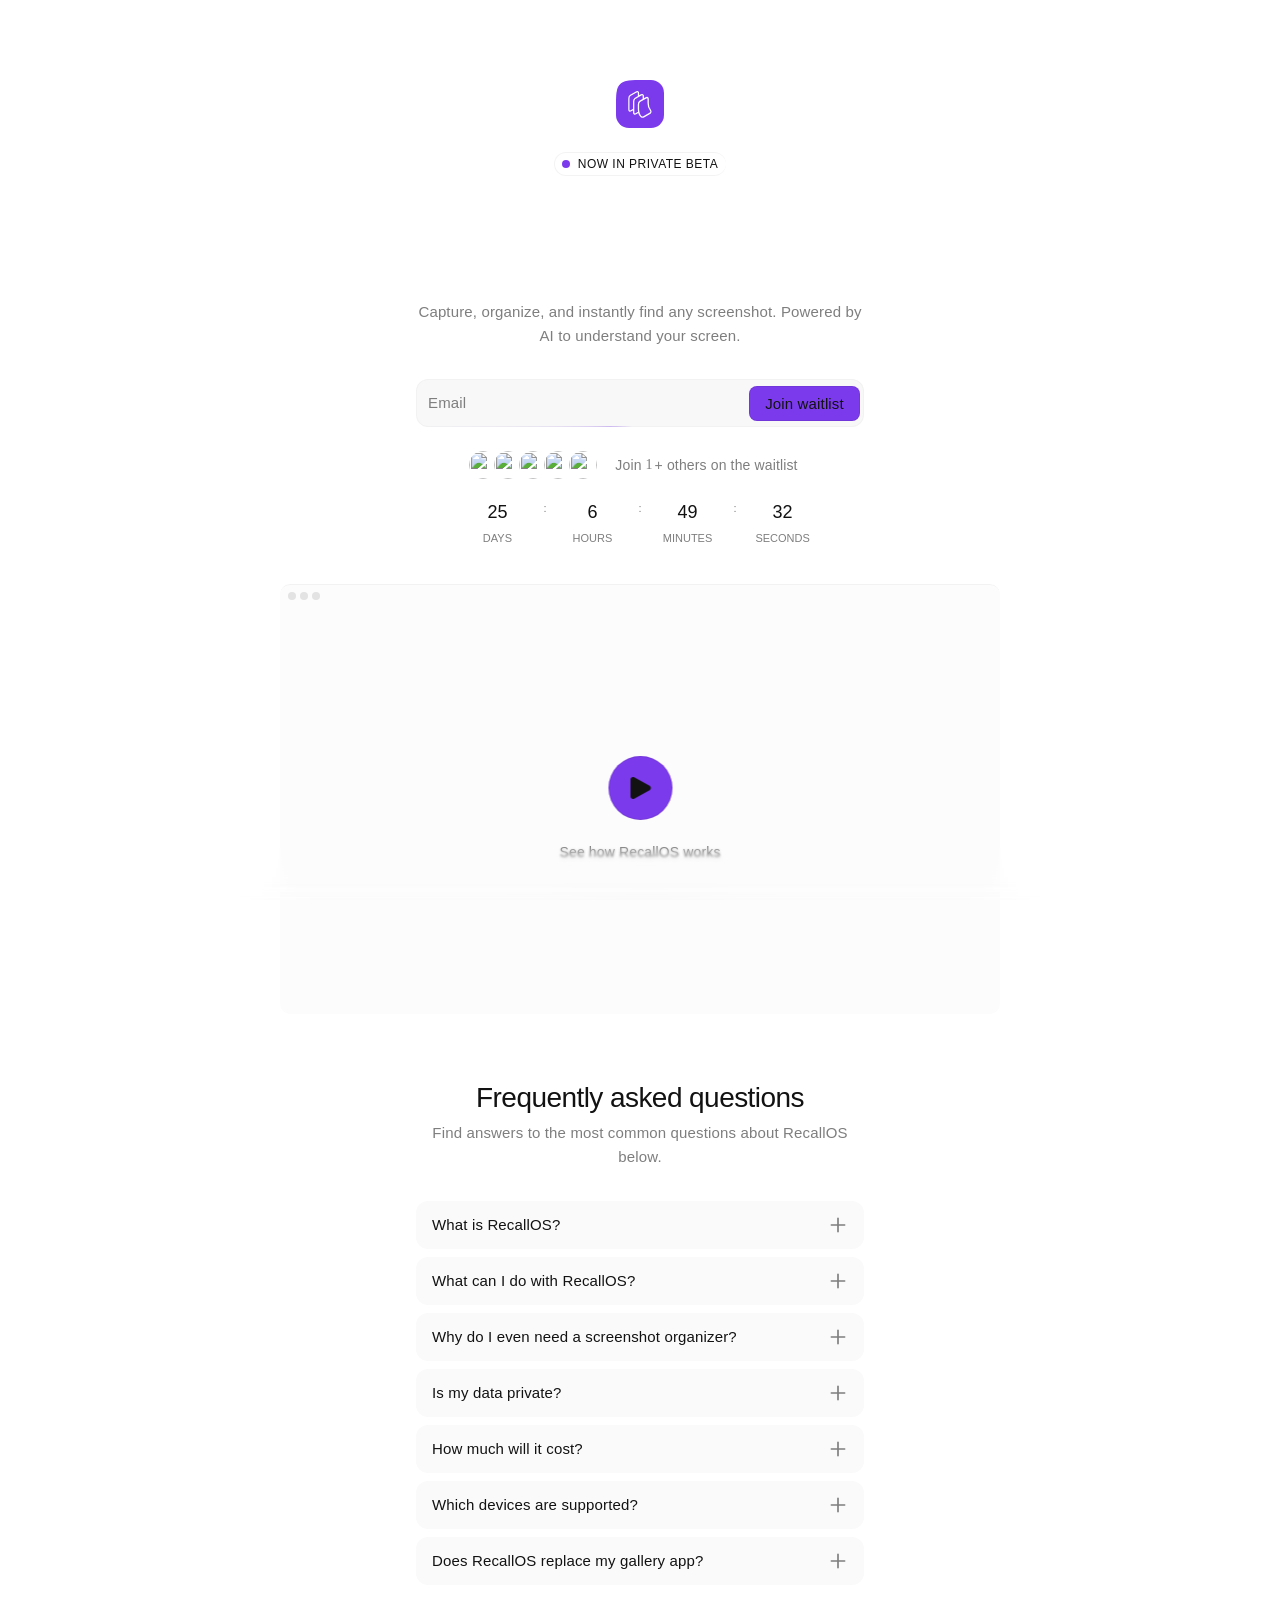
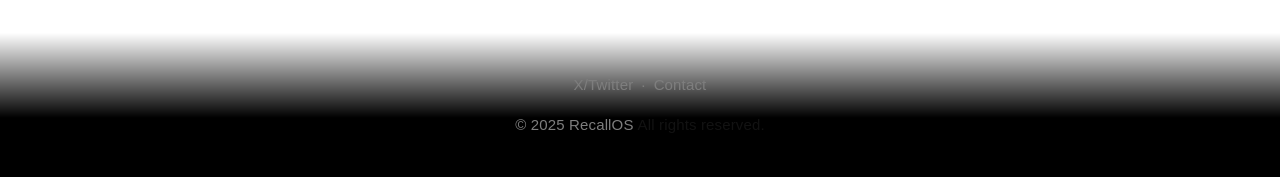
==== assets/recallos.framer.website/index.html @ 922a28e2 "Initial commit" ====
<!doctype html>
<!-- Made in Framer · framer.com ✨ -->
<!-- Published May 8, 2026, 5:10 PM UTC -->
<html lang="en-US">
<head>
	<meta charset="utf-8">
	
	
	<script>try{if(localStorage.get("__framer_force_showing_editorbar_since")){const n=document.createElement("link");n.rel = "modulepreload";n.href="https://framer.com/edit/init.mjs";document.head.appendChild(n)}}catch(e){}</script>
	<!-- Start of headStart -->
    
    <!-- End of headStart -->
	<meta name="viewport" content="width=device-width">
	<meta name="generator" content="Framer b3492b4">
	<title>RecallOS</title>
    <meta name="description" content="RecallOS is an AI-powered screenshot organizer that helps you search, categorize, manage, and rediscover screenshots instantly. Create smart collections, save notes, add reminders and tasks, trigger smart actions, detect links and events">
    <meta name="framer-search-index" content="https://framerusercontent.com/sites/3JaSApt3TY8mdMozIWHZe9/searchIndex-udYGWU1pNQnQ.json">
    <meta name="framer-search-index-fallback" content="https://framerusercontent.com/sites/3JaSApt3TY8mdMozIWHZe9/searchIndex-t5iyLRHOf7ca.json">
    <meta name="framer-html-plugin" content="disable">
    <link href="https://framerusercontent.com/images/tGSZrsBSY0oCIyxyHTThmPppuU8.png" rel="icon" media="(prefers-color-scheme: light)">
    <link href="https://framerusercontent.com/images/tGSZrsBSY0oCIyxyHTThmPppuU8.png" rel="icon" media="(prefers-color-scheme: dark)">
    <link rel="apple-touch-icon" href="https://framerusercontent.com/images/tGSZrsBSY0oCIyxyHTThmPppuU8.png">
    <!-- Open Graph / Facebook -->
    <meta property="og:type" content="website">
    <meta property="og:title" content="RecallOS">
    <meta property="og:description" content="RecallOS is an AI-powered screenshot organizer that helps you search, categorize, manage, and rediscover screenshots instantly. Create smart collections, save notes, add reminders and tasks, trigger smart actions, detect links and events">
    <meta property="og:image" content="https://framerusercontent.com/images/4gxSVPQRZptcIpNf35bQBirYv2M.png">
    <!-- Twitter -->
    <meta name="twitter:card" content="summary_large_image">
    <meta name="twitter:title" content="RecallOS">
    <meta name="twitter:description" content="RecallOS is an AI-powered screenshot organizer that helps you search, categorize, manage, and rediscover screenshots instantly. Create smart collections, save notes, add reminders and tasks, trigger smart actions, detect links and events">
    <meta name="twitter:image" content="https://framerusercontent.com/images/4gxSVPQRZptcIpNf35bQBirYv2M.png">
	
	<style data-framer-font-css>@font-face { font-family: "Inter"; src: url("https://framerusercontent.com/assets/5vvr9Vy74if2I6bQbJvbw7SY1pQ.woff2"); font-display: swap; font-style: normal; font-weight: 400; unicode-range: U+0460-052F, U+1C80-1C88, U+20B4, U+2DE0-2DFF, U+A640-A69F, U+FE2E-FE2F }
@font-face { font-family: "Inter"; src: url("https://framerusercontent.com/assets/EOr0mi4hNtlgWNn9if640EZzXCo.woff2"); font-display: swap; font-style: normal; font-weight: 400; unicode-range: U+0301, U+0400-045F, U+0490-0491, U+04B0-04B1, U+2116 }
@font-face { font-family: "Inter"; src: url("https://framerusercontent.com/assets/Y9k9QrlZAqio88Klkmbd8VoMQc.woff2"); font-display: swap; font-style: normal; font-weight: 400; unicode-range: U+1F00-1FFF }
@font-face { font-family: "Inter"; src: url("https://framerusercontent.com/assets/OYrD2tBIBPvoJXiIHnLoOXnY9M.woff2"); font-display: swap; font-style: normal; font-weight: 400; unicode-range: U+0370-03FF }
@font-face { font-family: "Inter"; src: url("https://framerusercontent.com/assets/JeYwfuaPfZHQhEG8U5gtPDZ7WQ.woff2"); font-display: swap; font-style: normal; font-weight: 400; unicode-range: U+0100-024F, U+0259, U+1E00-1EFF, U+2020, U+20A0-20AB, U+20AD-20CF, U+2113, U+2C60-2C7F, U+A720-A7FF }
@font-face { font-family: "Inter"; src: url("https://framerusercontent.com/assets/GrgcKwrN6d3Uz8EwcLHZxwEfC4.woff2"); font-display: swap; font-style: normal; font-weight: 400; unicode-range: U+0000-00FF, U+0131, U+0152-0153, U+02BB-02BC, U+02C6, U+02DA, U+02DC, U+2000-206F, U+2070, U+2074-207E, U+2080-208E, U+20AC, U+2122, U+2191, U+2193, U+2212, U+2215, U+FEFF, U+FFFD }
@font-face { font-family: "Inter"; src: url("https://framerusercontent.com/assets/b6Y37FthZeALduNqHicBT6FutY.woff2"); font-display: swap; font-style: normal; font-weight: 400; unicode-range: U+0102-0103, U+0110-0111, U+0128-0129, U+0168-0169, U+01A0-01A1, U+01AF-01B0, U+1EA0-1EF9, U+20AB }
@font-face { font-family: "Inter"; src: url("https://app.framerstatic.com/Inter-Regular.latin-JLQMKCHE.woff2"); font-display: swap; font-style: normal; font-weight: 400; unicode-range: U+0000-00FF, U+0131, U+0152-0153, U+02BB-02BC, U+02C6, U+02DA, U+02DC, U+2000-206F, U+2074, U+20AC, U+2122, U+2191, U+2193, U+2212, U+2215, U+FEFF, U+FFFD }
@font-face { font-family: "Inter"; src: url("https://framerusercontent.com/assets/5A3Ce6C9YYmCjpQx9M4inSaKU.woff2"); font-display: swap; font-style: normal; font-weight: 500; unicode-range: U+0460-052F, U+1C80-1C88, U+20B4, U+2DE0-2DFF, U+A640-A69F, U+FE2E-FE2F }
@font-face { font-family: "Inter"; src: url("https://framerusercontent.com/assets/Qx95Xyt0Ka3SGhinnbXIGpEIyP4.woff2"); font-display: swap; font-style: normal; font-weight: 500; unicode-range: U+0301, U+0400-045F, U+0490-0491, U+04B0-04B1, U+2116 }
@font-face { font-family: "Inter"; src: url("https://framerusercontent.com/assets/6mJuEAguuIuMog10gGvH5d3cl8.woff2"); font-display: swap; font-style: normal; font-weight: 500; unicode-range: U+1F00-1FFF }
@font-face { font-family: "Inter"; src: url("https://framerusercontent.com/assets/xYYWaj7wCU5zSQH0eXvSaS19wo.woff2"); font-display: swap; font-style: normal; font-weight: 500; unicode-range: U+0370-03FF }
@font-face { font-family: "Inter"; src: url("https://framerusercontent.com/assets/otTaNuNpVK4RbdlT7zDDdKvQBA.woff2"); font-display: swap; font-style: normal; font-weight: 500; unicode-range: U+0100-024F, U+0259, U+1E00-1EFF, U+2020, U+20A0-20AB, U+20AD-20CF, U+2113, U+2C60-2C7F, U+A720-A7FF }
@font-face { font-family: "Inter"; src: url("https://framerusercontent.com/assets/UjlFhCnUjxhNfep4oYBPqnEssyo.woff2"); font-display: swap; font-style: normal; font-weight: 500; unicode-range: U+0000-00FF, U+0131, U+0152-0153, U+02BB-02BC, U+02C6, U+02DA, U+02DC, U+2000-206F, U+2070, U+2074-207E, U+2080-208E, U+20AC, U+2122, U+2191, U+2193, U+2212, U+2215, U+FEFF, U+FFFD }
@font-face { font-family: "Inter"; src: url("https://framerusercontent.com/assets/DolVirEGb34pEXEp8t8FQBSK4.woff2"); font-display: swap; font-style: normal; font-weight: 500; unicode-range: U+0102-0103, U+0110-0111, U+0128-0129, U+0168-0169, U+01A0-01A1, U+01AF-01B0, U+1EA0-1EF9, U+20AB }
@font-face { font-family: "Inter"; src: url("https://framerusercontent.com/assets/DpPBYI0sL4fYLgAkX8KXOPVt7c.woff2"); font-display: swap; font-style: normal; font-weight: 700; unicode-range: U+0460-052F, U+1C80-1C88, U+20B4, U+2DE0-2DFF, U+A640-A69F, U+FE2E-FE2F }
@font-face { font-family: "Inter"; src: url("https://framerusercontent.com/assets/4RAEQdEOrcnDkhHiiCbJOw92Lk.woff2"); font-display: swap; font-style: normal; font-weight: 700; unicode-range: U+0301, U+0400-045F, U+0490-0491, U+04B0-04B1, U+2116 }
@font-face { font-family: "Inter"; src: url("https://framerusercontent.com/assets/1K3W8DizY3v4emK8Mb08YHxTbs.woff2"); font-display: swap; font-style: normal; font-weight: 700; unicode-range: U+1F00-1FFF }
@font-face { font-family: "Inter"; src: url("https://framerusercontent.com/assets/tUSCtfYVM1I1IchuyCwz9gDdQ.woff2"); font-display: swap; font-style: normal; font-weight: 700; unicode-range: U+0370-03FF }
@font-face { font-family: "Inter"; src: url("https://framerusercontent.com/assets/VgYFWiwsAC5OYxAycRXXvhze58.woff2"); font-display: swap; font-style: normal; font-weight: 700; unicode-range: U+0100-024F, U+0259, U+1E00-1EFF, U+2020, U+20A0-20AB, U+20AD-20CF, U+2113, U+2C60-2C7F, U+A720-A7FF }
@font-face { font-family: "Inter"; src: url("https://framerusercontent.com/assets/syRNPWzAMIrcJ3wIlPIP43KjQs.woff2"); font-display: swap; font-style: normal; font-weight: 700; unicode-range: U+0000-00FF, U+0131, U+0152-0153, U+02BB-02BC, U+02C6, U+02DA, U+02DC, U+2000-206F, U+2070, U+2074-207E, U+2080-208E, U+20AC, U+2122, U+2191, U+2193, U+2212, U+2215, U+FEFF, U+FFFD }
@font-face { font-family: "Inter"; src: url("https://framerusercontent.com/assets/GIryZETIX4IFypco5pYZONKhJIo.woff2"); font-display: swap; font-style: normal; font-weight: 700; unicode-range: U+0102-0103, U+0110-0111, U+0128-0129, U+0168-0169, U+01A0-01A1, U+01AF-01B0, U+1EA0-1EF9, U+20AB }
@font-face { font-family: "Inter"; src: url("https://framerusercontent.com/assets/H89BbHkbHDzlxZzxi8uPzTsp90.woff2"); font-display: swap; font-style: italic; font-weight: 700; unicode-range: U+0460-052F, U+1C80-1C88, U+20B4, U+2DE0-2DFF, U+A640-A69F, U+FE2E-FE2F }
@font-face { font-family: "Inter"; src: url("https://framerusercontent.com/assets/u6gJwDuwB143kpNK1T1MDKDWkMc.woff2"); font-display: swap; font-style: italic; font-weight: 700; unicode-range: U+0301, U+0400-045F, U+0490-0491, U+04B0-04B1, U+2116 }
@font-face { font-family: "Inter"; src: url("https://framerusercontent.com/assets/43sJ6MfOPh1LCJt46OvyDuSbA6o.woff2"); font-display: swap; font-style: italic; font-weight: 700; unicode-range: U+1F00-1FFF }
@font-face { font-family: "Inter"; src: url("https://framerusercontent.com/assets/wccHG0r4gBDAIRhfHiOlq6oEkqw.woff2"); font-display: swap; font-style: italic; font-weight: 700; unicode-range: U+0370-03FF }
@font-face { font-family: "Inter"; src: url("https://framerusercontent.com/assets/WZ367JPwf9bRW6LdTHN8rXgSjw.woff2"); font-display: swap; font-style: italic; font-weight: 700; unicode-range: U+0100-024F, U+0259, U+1E00-1EFF, U+2020, U+20A0-20AB, U+20AD-20CF, U+2113, U+2C60-2C7F, U+A720-A7FF }
@font-face { font-family: "Inter"; src: url("https://framerusercontent.com/assets/ia3uin3hQWqDrVloC1zEtYHWw.woff2"); font-display: swap; font-style: italic; font-weight: 700; unicode-range: U+0000-00FF, U+0131, U+0152-0153, U+02BB-02BC, U+02C6, U+02DA, U+02DC, U+2000-206F, U+2070, U+2074-207E, U+2080-208E, U+20AC, U+2122, U+2191, U+2193, U+2212, U+2215, U+FEFF, U+FFFD }
@font-face { font-family: "Inter"; src: url("https://framerusercontent.com/assets/2A4Xx7CngadFGlVV4xrO06OBHY.woff2"); font-display: swap; font-style: italic; font-weight: 700; unicode-range: U+0102-0103, U+0110-0111, U+0128-0129, U+0168-0169, U+01A0-01A1, U+01AF-01B0, U+1EA0-1EF9, U+20AB }
@font-face { font-family: "Inter"; src: url("https://framerusercontent.com/assets/khkJkwSL66WFg8SX6Wa726c.woff2"); font-display: swap; font-style: italic; font-weight: 500; unicode-range: U+0460-052F, U+1C80-1C88, U+20B4, U+2DE0-2DFF, U+A640-A69F, U+FE2E-FE2F }
@font-face { font-family: "Inter"; src: url("https://framerusercontent.com/assets/0E7IMbDzcGABpBwwqNEt60wU0w.woff2"); font-display: swap; font-style: italic; font-weight: 500; unicode-range: U+0301, U+0400-045F, U+0490-0491, U+04B0-04B1, U+2116 }
@font-face { font-family: "Inter"; src: url("https://framerusercontent.com/assets/NTJ0nQgIF0gcDelS14zQ9NR9Q.woff2"); font-display: swap; font-style: italic; font-weight: 500; unicode-range: U+1F00-1FFF }
@font-face { font-family: "Inter"; src: url("https://framerusercontent.com/assets/QrcNhgEPfRl0LS8qz5Ln8olanl8.woff2"); font-display: swap; font-style: italic; font-weight: 500; unicode-range: U+0370-03FF }
@font-face { font-family: "Inter"; src: url("https://framerusercontent.com/assets/JEXmejW8mXOYMtt0hyRg811kHac.woff2"); font-display: swap; font-style: italic; font-weight: 500; unicode-range: U+0100-024F, U+0259, U+1E00-1EFF, U+2020, U+20A0-20AB, U+20AD-20CF, U+2113, U+2C60-2C7F, U+A720-A7FF }
@font-face { font-family: "Inter"; src: url("https://framerusercontent.com/assets/Bo5CNzBv77CafbxOtKIkpw9egw.woff2"); font-display: swap; font-style: italic; font-weight: 500; unicode-range: U+0000-00FF, U+0131, U+0152-0153, U+02BB-02BC, U+02C6, U+02DA, U+02DC, U+2000-206F, U+2070, U+2074-207E, U+2080-208E, U+20AC, U+2122, U+2191, U+2193, U+2212, U+2215, U+FEFF, U+FFFD }
@font-face { font-family: "Inter"; src: url("https://framerusercontent.com/assets/uy9s0iWuxiNnVt8EpTI3gzohpwo.woff2"); font-display: swap; font-style: italic; font-weight: 500; unicode-range: U+0102-0103, U+0110-0111, U+0128-0129, U+0168-0169, U+01A0-01A1, U+01AF-01B0, U+1EA0-1EF9, U+20AB }
@font-face { font-family: "Inter"; src: url("https://app.framerstatic.com/Inter-Bold.latin-UCM45LQF.woff2"); font-display: swap; font-style: normal; font-weight: 700; unicode-range: U+0000-00FF, U+0131, U+0152-0153, U+02BB-02BC, U+02C6, U+02DA, U+02DC, U+2000-206F, U+2074, U+20AC, U+2122, U+2191, U+2193, U+2212, U+2215, U+FEFF, U+FFFD }
@font-face { font-family: "Inter"; src: url("https://app.framerstatic.com/Inter-BoldItalic.latin-5ZFQS4XK.woff2"); font-display: swap; font-style: italic; font-weight: 700; unicode-range: U+0000-00FF, U+0131, U+0152-0153, U+02BB-02BC, U+02C6, U+02DA, U+02DC, U+2000-206F, U+2074, U+20AC, U+2122, U+2191, U+2193, U+2212, U+2215, U+FEFF, U+FFFD }
@font-face { font-family: "Inter"; src: url("https://app.framerstatic.com/Inter-Italic.cyrillic-ext-YDGMJOJO.woff2"); font-display: swap; font-style: italic; font-weight: 400; unicode-range: U+0460-052F, U+1C80-1C88, U+20B4, U+2DE0-2DFF, U+A640-A69F, U+FE2E-FE2F }
@font-face { font-family: "Inter"; src: url("https://app.framerstatic.com/Inter-Italic.cyrillic-BFOVMAQB.woff2"); font-display: swap; font-style: italic; font-weight: 400; unicode-range: U+0301, U+0400-045F, U+0490-0491, U+04B0-04B1, U+2116 }
@font-face { font-family: "Inter"; src: url("https://app.framerstatic.com/Inter-Italic.greek-ext-4KOU3AHC.woff2"); font-display: swap; font-style: italic; font-weight: 400; unicode-range: U+1F00-1FFF }
@font-face { font-family: "Inter"; src: url("https://app.framerstatic.com/Inter-Italic.greek-OJTBJNE6.woff2"); font-display: swap; font-style: italic; font-weight: 400; unicode-range: U+0370-03FF }
@font-face { font-family: "Inter"; src: url("https://app.framerstatic.com/Inter-Italic.latin-ext-H4B22QN6.woff2"); font-display: swap; font-style: italic; font-weight: 400; unicode-range: U+0100-024F, U+0259, U+1E00-1EFF, U+2020, U+20A0-20AB, U+20AD-20CF, U+2113, U+2C60-2C7F, U+A720-A7FF }
@font-face { font-family: "Inter"; src: url("https://app.framerstatic.com/Inter-Italic.latin-2DWX32EN.woff2"); font-display: swap; font-style: italic; font-weight: 400; unicode-range: U+0000-00FF, U+0131, U+0152-0153, U+02BB-02BC, U+02C6, U+02DA, U+02DC, U+2000-206F, U+2074, U+20AC, U+2122, U+2191, U+2193, U+2212, U+2215, U+FEFF, U+FFFD }
@font-face { font-family: "Inter"; src: url("https://app.framerstatic.com/Inter-Italic.vietnamese-TYMT6CKW.woff2"); font-display: swap; font-style: italic; font-weight: 400; unicode-range: U+0102-0103, U+0110-0111, U+0128-0129, U+0168-0169, U+01A0-01A1, U+01AF-01B0, U+1EA0-1EF9, U+20AB }
@font-face { font-family: "Inter"; src: url("https://app.framerstatic.com/Inter-Medium.latin-Y3IVPL46.woff2"); font-display: swap; font-style: normal; font-weight: 500; unicode-range: U+0000-00FF, U+0131, U+0152-0153, U+02BB-02BC, U+02C6, U+02DA, U+02DC, U+2000-206F, U+2074, U+20AC, U+2122, U+2191, U+2193, U+2212, U+2215, U+FEFF, U+FFFD }
@font-face { font-family: "Inter"; src: url("https://app.framerstatic.com/Inter-MediumItalic.latin-SKPQAMBJ.woff2"); font-display: swap; font-style: italic; font-weight: 500; unicode-range: U+0000-00FF, U+0131, U+0152-0153, U+02BB-02BC, U+02C6, U+02DA, U+02DC, U+2000-206F, U+2074, U+20AC, U+2122, U+2191, U+2193, U+2212, U+2215, U+FEFF, U+FFFD }
@font-face { font-family: "Inter Placeholder"; src: local("Arial"); ascent-override: 89.79%; descent-override: 22.36%; line-gap-override: 0.00%; size-adjust: 107.89% }</style>
	
	<meta name="robots" content="max-image-preview:large"><link rel="canonical" href="https://recallos.framer.website/"><meta property="og:url" content="https://recallos.framer.website/"><style data-framer-breakpoint-css>@media(min-width: 1200px){.hidden-72rtr7{display:none!important}}@media(min-width: 810px) and (max-width: 1199.98px){.hidden-s55epc{display:none!important}}@media(max-width: 809.98px){.hidden-1837wwb{display:none!important}}@media(min-width: 1200px){.hidden-1ct9qvd{display:none!important}}@media(min-width: 810px) and (max-width: 1199.98px){.hidden-edxbdn{display:none!important}}@media(max-width: 809.98px){.hidden-1314g3z{display:none!important}}</style><style data-framer-css-ssr-minified data-framer-components="framer-lib-cursors-host framer-Z60VT framer-YIa2H PropertyOverrides framer-X446R framer-lib-combinedCSSRules framer-UIJIU framer-lib-form-plain-text-input framer-FR48t framer-eQhjL framer-LBxZR framer-5ZlZw framer-UDupH framer-9sTaX framer-T8b2t">html,body,#main{box-sizing:border-box;margin:0;padding:0}:root{-webkit-font-smoothing:antialiased;-moz-osx-font-smoothing:grayscale}*{box-sizing:border-box;-webkit-font-smoothing:inherit}h1,h2,h3,h4,h5,h6,p,figure{margin:0}body,input,textarea,select,button{font-family:sans-serif;font-size:12px}body{--token-8d55b5af-fa52-46ae-86d5-6fffdc241b4a:#fff;--token-d526f135-b064-4f55-ad70-e3a6bd8f6df5:#fff;--token-b73c7d98-2d78-4185-8173-d1dde2812d70:#fafafa;--token-1b504b81-56ba-41e6-8b39-97a45c27a29b:#e3e3e3;--token-2930bc44-c91b-4c30-943e-1add685a6fe2:#7c3aed;--token-82a2cf90-4525-4555-9422-6d308b28d743:#cbe81a;--token-ea5c1554-743c-46cf-939d-d8d8b48ee669:#7e7e7e;--token-7d78e336-3e6a-4c64-8307-f4b8a2ae60ad:#121212;--token-af4e8e8f-10c6-4ae5-ab1e-3f2d991ffdc2:#0d0d0d4d;--token-6d403de4-48f6-42a3-8d29-1f57676f2a08:#f8f8f8;--token-8cb67686-f217-492f-8060-a606f7bf7e10:#f2f2f2;--token-fbb46a62-288b-442b-8059-5c9249521eb6:#1717170d;--token-6674d883-57be-4d94-af2f-0fe1739c44ff:#17171700;--token-988de1d5-3158-4128-9c56-a3763d16e6cd:#fcfcfc;--token-983d7d56-1edf-43d4-bd5b-93bce68b5e47:#e6e6e6;--token-399e44a6-f4e7-401e-b942-7bd12ddbc0ba:#f0f0f0;--token-51930d06-f000-44a7-bd24-7a882f1a6888:#d9d9d9}@media (prefers-color-scheme:dark){body{--token-8d55b5af-fa52-46ae-86d5-6fffdc241b4a:#0d0d0d;--token-d526f135-b064-4f55-ad70-e3a6bd8f6df5:#141414;--token-b73c7d98-2d78-4185-8173-d1dde2812d70:#141414;--token-1b504b81-56ba-41e6-8b39-97a45c27a29b:#212121;--token-82a2cf90-4525-4555-9422-6d308b28d743:#b1cc00;--token-ea5c1554-743c-46cf-939d-d8d8b48ee669:#7e7e7e;--token-7d78e336-3e6a-4c64-8307-f4b8a2ae60ad:#fff;--token-af4e8e8f-10c6-4ae5-ab1e-3f2d991ffdc2:#ffffff4d;--token-6d403de4-48f6-42a3-8d29-1f57676f2a08:#141414;--token-8cb67686-f217-492f-8060-a606f7bf7e10:#171717;--token-fbb46a62-288b-442b-8059-5c9249521eb6:#ffffff12;--token-6674d883-57be-4d94-af2f-0fe1739c44ff:#ffffff12;--token-988de1d5-3158-4128-9c56-a3763d16e6cd:#121212;--token-983d7d56-1edf-43d4-bd5b-93bce68b5e47:#343434;--token-399e44a6-f4e7-401e-b942-7bd12ddbc0ba:#262626;--token-51930d06-f000-44a7-bd24-7a882f1a6888:#b3b3b300}}@supports (z-index:calc(infinity)){#__framer-badge-container{--infinity:infinity}}#__framer-badge-container{pointer-events:none;width:100%;z-index:calc(var(--infinity,2147480000));justify-content:flex-end;padding:20px;display:flex;position:fixed;bottom:0}@supports (background:-webkit-named-image(i)) and (not (grid-template-rows:subgrid)){body{--framer-will-change-override:transform}}@supports (background:-webkit-named-image(i)) and (not (position-area:top right)){body{--framer-will-change-filter-override:filter}}[data-framer-component-type=Text] div div span,[data-framer-component-type=Text] a div span,[data-framer-component-type=Text] span span span,[data-framer-component-type=Text] p span span,[data-framer-component-type=Text] h1 span span,[data-framer-component-type=Text] h2 span span,[data-framer-component-type=Text] h3 span span,[data-framer-component-type=Text] h4 span span,[data-framer-component-type=Text] h5 span span,[data-framer-component-type=Text] h6 span span,[data-framer-component-type=Text] a{font-family:var(--font-family);font-style:var(--font-style);font-weight:min(calc(var(--framer-font-weight-increase,0) + var(--font-weight,400)),900);color:var(--text-color);letter-spacing:var(--letter-spacing);font-size:var(--font-size);text-transform:var(--text-transform);--text-decoration:var(--framer-text-decoration-style,solid)var(--framer-text-decoration,none)var(--framer-text-decoration-color,currentcolor)var(--framer-text-decoration-thickness,auto);--text-decoration-skip-ink:var(--framer-text-decoration-skip-ink);--text-underline-offset:var(--framer-text-decoration-offset);line-height:var(--line-height);--font-family:var(--framer-font-family);--font-style:var(--framer-font-style);--font-weight:var(--framer-font-weight);--text-color:var(--framer-text-color);--letter-spacing:var(--framer-letter-spacing);--font-size:var(--framer-font-size);--text-transform:var(--framer-text-transform);--line-height:var(--framer-line-height)}@supports not (color:color(display-p3 1 1 1)){p.framer-text,div.framer-text,h1.framer-text,h2.framer-text,h3.framer-text,h4.framer-text,h5.framer-text,h6.framer-text,li.framer-text,ol.framer-text,ul.framer-text,span.framer-text:not([data-text-fill]){color:var(--framer-blockquote-text-color-rgb,var(--framer-blockquote-text-color,var(--framer-text-color-rgb,var(--framer-text-color,#000))));-webkit-text-stroke-color:var(--framer-text-stroke-color-rgb,var(--framer-text-stroke-color,initial))}mark.framer-text{background-color:var(--framer-blockquote-text-background-color-rgb,var(--framer-blockquote-text-background-color,var(--framer-text-background-color-rgb,var(--framer-text-background-color,initial))))}}@supports not (color:color(display-p3 1 1 1)){code.framer-text,code.framer-text span.framer-text:not([data-text-fill]){color:var(--framer-blockquote-text-color-rgb,var(--framer-blockquote-text-color,var(--framer-code-text-color-rgb,var(--framer-code-text-color,var(--framer-text-color-rgb,var(--framer-text-color,#000))))))}}@supports not (color:color(display-p3 1 1 1)){a.framer-text,span.framer-text[data-nested-link]{color:var(--framer-blockquote-text-color-rgb,var(--framer-blockquote-text-color,var(--framer-link-text-color-rgb,var(--framer-link-text-color,var(--framer-text-color-rgb,var(--framer-text-color,#000))))));background-color:var(--framer-link-text-background-color-rgb,var(--framer-link-text-background-color,initial));-webkit-text-decoration-color:var(--framer-link-text-decoration-color-rgb,var(--framer-link-text-decoration-color,var(--framer-text-decoration-color-rgb,var(--framer-text-decoration-color,currentcolor))));text-decoration-color:var(--framer-link-text-decoration-color-rgb,var(--framer-link-text-decoration-color,var(--framer-text-decoration-color-rgb,var(--framer-text-decoration-color,currentcolor))))}}@supports not (color:color(display-p3 1 1 1)){code.framer-text a.framer-text,code.framer-text a.framer-text span.framer-text:not([data-text-fill]),code.framer-text span.framer-text[data-nested-link],code.framer-text span.framer-text[data-nested-link] span.framer-text:not([data-text-fill]){color:var(--framer-blockquote-text-color-rgb,var(--framer-blockquote-text-color,var(--framer-link-text-color-rgb,var(--framer-link-text-color,var(--framer-code-text-color-rgb,var(--framer-code-text-color,var(--framer-text-color-rgb,var(--framer-text-color,#000))))))))}}@supports not (color:color(display-p3 1 1 1)){a.framer-text:hover,span.framer-text[data-nested-link]:hover{color:var(--framer-link-hover-text-color-rgb,var(--framer-link-hover-text-color,var(--framer-blockquote-text-color-rgb,var(--framer-blockquote-text-color,var(--framer-link-text-color-rgb,var(--framer-link-text-color,var(--framer-text-color-rgb,var(--framer-text-color,#000))))))));background-color:var(--framer-link-hover-text-background-color-rgb,var(--framer-link-hover-text-background-color,var(--framer-link-text-background-color-rgb,var(--framer-link-text-background-color,var(--framer-text-background-color-rgb,var(--framer-text-background-color,initial))))));-webkit-text-decoration-color:var(--framer-link-hover-text-decoration-color-rgb,var(--framer-link-hover-text-decoration-color,var(--framer-link-text-decoration-color-rgb,var(--framer-link-text-decoration-color,var(--framer-text-decoration-color-rgb,var(--framer-text-decoration-color,currentcolor))))));text-decoration-color:var(--framer-link-hover-text-decoration-color-rgb,var(--framer-link-hover-text-decoration-color,var(--framer-link-text-decoration-color-rgb,var(--framer-link-text-decoration-color,var(--framer-text-decoration-color-rgb,var(--framer-text-decoration-color,currentcolor))))))}}@supports not (color:color(display-p3 1 1 1)){code.framer-text a.framer-text:hover,code.framer-text span.framer-text[data-nested-link]:hover{color:var(--framer-link-hover-text-color-rgb,var(--framer-link-hover-text-color,var(--framer-blockquote-text-color-rgb,var(--framer-blockquote-text-color,var(--framer-link-text-color-rgb,var(--framer-link-text-color,var(--framer-code-text-color-rgb,var(--framer-code-text-color,var(--framer-text-color-rgb,var(--framer-text-color,#000))))))))))}}@supports not (color:color(display-p3 1 1 1)){a.framer-text[data-framer-page-link-current],span.framer-text[data-framer-page-link-current]{color:var(--framer-link-current-text-color-rgb,var(--framer-link-current-text-color,var(--framer-link-text-color-rgb,var(--framer-link-text-color,var(--framer-text-color-rgb,var(--framer-text-color,#000))))));background-color:var(--framer-link-current-text-background-color-rgb,var(--framer-link-current-text-background-color,var(--framer-link-text-background-color-rgb,var(--framer-link-text-background-color,var(--framer-text-background-color-rgb,var(--framer-text-background-color,initial))))));-webkit-text-decoration-color:var(--framer-link-current-text-decoration-color-rgb,var(--framer-link-current-text-decoration-color,var(--framer-link-text-decoration-color-rgb,var(--framer-link-text-decoration-color,var(--framer-text-decoration-color-rgb,var(--framer-text-decoration-color,currentcolor))))));text-decoration-color:var(--framer-link-current-text-decoration-color-rgb,var(--framer-link-current-text-decoration-color,var(--framer-link-text-decoration-color-rgb,var(--framer-link-text-decoration-color,var(--framer-text-decoration-color-rgb,var(--framer-text-decoration-color,currentcolor))))))}}@supports not (color:color(display-p3 1 1 1)){code.framer-text a.framer-text[data-framer-page-link-current],code.framer-text a.framer-text[data-framer-page-link-current] span.framer-text:not([data-text-fill]),code.framer-text span.framer-text[data-framer-page-link-current],code.framer-text span.framer-text[data-framer-page-link-current] span.framer-text:not([data-text-fill]){color:var(--framer-link-current-text-color-rgb,var(--framer-link-current-text-color,var(--framer-link-text-color-rgb,var(--framer-link-text-color,var(--framer-code-text-color-rgb,var(--framer-code-text-color,var(--framer-text-color-rgb,var(--framer-text-color,#000))))))));background-color:var(--framer-link-current-text-background-color-rgb,var(--framer-link-current-text-background-color,var(--framer-link-text-background-color-rgb,var(--framer-link-text-background-color,var(--framer-text-background-color-rgb,var(--framer-text-background-color,initial))))))}}@supports not (color:color(display-p3 1 1 1)){a.framer-text[data-framer-page-link-current]:hover,span.framer-text[data-framer-page-link-current]:hover{color:var(--framer-link-hover-text-color-rgb,var(--framer-link-hover-text-color,var(--framer-link-current-text-color-rgb,var(--framer-link-current-text-color,var(--framer-link-text-color-rgb,var(--framer-link-text-color,var(--framer-code-text-color-rgb,var(--framer-code-text-color,var(--framer-text-color-rgb,var(--framer-text-color,#000))))))))));background-color:var(--framer-link-hover-text-background-color-rgb,var(--framer-link-hover-text-background-color,var(--framer-link-current-text-background-color-rgb,var(--framer-link-current-text-background-color,var(--framer-link-text-background-color-rgb,var(--framer-link-text-background-color,initial))))));-webkit-text-decoration-color:var(--framer-link-hover-text-decoration-color-rgb,var(--framer-link-hover-text-decoration-color,var(--framer-link-current-text-decoration-color-rgb,var(--framer-link-current-text-decoration-color,var(--framer-link-text-decoration-color-rgb,var(--framer-link-text-decoration-color,var(--framer-text-decoration-color-rgb,var(--framer-text-decoration-color,currentcolor))))))));text-decoration-color:var(--framer-link-hover-text-decoration-color-rgb,var(--framer-link-hover-text-decoration-color,var(--framer-link-current-text-decoration-color-rgb,var(--framer-link-current-text-decoration-color,var(--framer-link-text-decoration-color-rgb,var(--framer-link-text-decoration-color,var(--framer-text-decoration-color-rgb,var(--framer-text-decoration-color,currentcolor))))))))}}@supports not (color:color(display-p3 1 1 1)){code.framer-text a.framer-text[data-framer-page-link-current]:hover,code.framer-text a.framer-text[data-framer-page-link-current]:hover span.framer-text:not([data-text-fill]),code.framer-text span.framer-text[data-framer-page-link-current]:hover,code.framer-text span.framer-text[data-framer-page-link-current]:hover span.framer-text:not([data-text-fill]){color:var(--framer-link-hover-text-color-rgb,var(--framer-link-hover-text-color,var(--framer-link-current-text-color-rgb,var(--framer-link-current-text-color,var(--framer-link-text-color-rgb,var(--framer-link-text-color,var(--framer-code-text-color-rgb,var(--framer-code-text-color,var(--framer-text-color-rgb,var(--framer-text-color,#000))))))))));background-color:var(--framer-link-hover-text-background-color-rgb,var(--framer-link-hover-text-background-color,var(--framer-link-current-text-background-color-rgb,var(--framer-link-current-text-background-color,var(--framer-link-text-background-color-rgb,var(--framer-link-text-background-color,initial))))))}}@supports not (aspect-ratio:1){.framer-text-module:not([data-width=fit])[style*=aspect-ratio]{position:relative!important}.framer-text-module:not([data-width=fit])[style*=aspect-ratio]:before{content:"";padding-bottom:calc(100%/calc(var(--aspect-ratio)));display:block}.framer-text-module[data-width=fill]>:first-child,.framer-text-module[data-width=fill]>.ssr-variant>:first-child,.framer-text-module:not([data-width=fit])[style*=aspect-ratio]>:first-child,.framer-text-module:not([data-width=fit])[style*=aspect-ratio]>.ssr-variant>:first-child{position:absolute;top:0;left:0;height:100%!important}}@supports not (overflow:clip){:root{--overflow-clip-fallback:hidden}}@supports (background:-webkit-named-image(i)) and (not (contain-intrinsic-size:inherit)){div.framer-text,p.framer-text,h1.framer-text,h2.framer-text,h3.framer-text,h4.framer-text,h5.framer-text,h6.framer-text,ol.framer-text,ul.framer-text,li.framer-text,blockquote.framer-text,.framer-text.framer-image{display:var(--text-truncation-display-inline-for-safari-16,revert)}div.framer-text:after,p.framer-text:after,h1.framer-text:after,h2.framer-text:after,h3.framer-text:after,h4.framer-text:after,h5.framer-text:after,h6.framer-text:after,ol.framer-text:after,ul.framer-text:after,li.framer-text:after,blockquote.framer-text:after,.framer-text.framer-image:after{content:var(--text-truncation-line-break-for-safari-16);white-space:pre}.framer-text.framer-text-module,.framer-text.framer-table-wrapper{display:var(--text-truncation-display-none-for-safari-16,revert)}p.framer-text[data-text-fill]{display:var(--text-truncation-display-inline-for-safari-16,inline-block)}}@supports (corner-shape:superellipse(2)){:root{--one-if-corner-shape-supported:1}}.framer-cursor-none,.framer-cursor-none *{cursor:none!important}.framer-pointer-events-none,.framer-pointer-events-none *{pointer-events:none!important}@supports (aspect-ratio:1){body{--framer-aspect-ratio-supported:auto}}.framer-Z60VT.framer-1b6j1d8,.framer-Z60VT .framer-1b6j1d8{display:block}.framer-Z60VT.framer-1ct9qvd{background-color:var(--token-8d55b5af-fa52-46ae-86d5-6fffdc241b4a,#fff);flex-flow:column;place-content:center flex-start;align-items:center;gap:0;width:100%;height:min-content;padding:0;display:flex;position:relative;overflow:hidden}.framer-Z60VT .framer-1lmjhco{background:0 0;flex-grow:1;width:0;height:0;margin:0;position:relative}.framer-Z60VT .framer-kil8eu-container{z-index:1;flex:none;order:1001;width:100%;height:100%;position:absolute;top:0%;left:0%}.framer-Z60VT .framer-ojlb50{z-index:4;background:linear-gradient(#0000 0%,#000 59%);flex-flow:column;flex:none;order:1002;place-content:center;align-items:center;gap:0;width:100%;height:min-content;padding:40px 0;display:flex;position:relative;overflow:visible}.framer-Z60VT .framer-190pwdq-container{flex:none;width:100%;height:auto;position:relative}.framer-Z60VT .framer-1s86zli-container{bottom:calc(calc(100% - min(var(--framer-viewport-height,100%),100%)) + 0px);height:72px;position:var(--framer-canvas-fixed-position,fixed);z-index:2;flex:none;order:1003;left:0;right:0}[data-layout-template=true]>#overlay{margin-bottom:0}@supports (aspect-ratio:1){body{--framer-aspect-ratio-supported:auto}}.framer-YIa2H.framer-lux5qc,.framer-YIa2H .framer-lux5qc{display:block}.framer-YIa2H.framer-72rtr7{background-color:var(--token-8d55b5af-fa52-46ae-86d5-6fffdc241b4a,#fff);flex-flow:column;place-content:center flex-start;align-items:center;gap:0;width:1200px;height:min-content;padding:0;display:flex;position:relative;overflow:hidden}.framer-YIa2H .framer-1v7c43j{flex-flow:row;flex:none;place-content:flex-start center;align-items:flex-start;gap:10px;width:100%;height:min-content;padding:0;display:flex;position:relative;overflow:hidden}.framer-YIa2H .framer-1ctf52d{will-change:var(--framer-will-change-effect-override,transform);z-index:2;flex-flow:column;flex:1 0 0;place-content:center;align-items:center;gap:40px;width:1px;height:min-content;padding:80px 16px 24px;display:flex;position:relative;overflow:visible}.framer-YIa2H .framer-1fwfngz{will-change:var(--framer-will-change-effect-override,transform);flex-flow:column;flex:none;place-content:center;align-items:center;gap:24px;width:100%;max-width:448px;height:min-content;padding:0;display:flex;position:relative;overflow:visible}.framer-YIa2H .framer-ns37vo,.framer-YIa2H .framer-hwutx9{flex-flow:column;flex:none;place-content:center;align-items:center;gap:24px;width:100%;height:min-content;padding:0;display:flex;position:relative;overflow:hidden}.framer-YIa2H .framer-f8udkx-container{flex:none;width:48px;height:48px;position:relative}.framer-YIa2H .framer-fd5jtv{--border-bottom-width:1px;--border-color:var(--token-fbb46a62-288b-442b-8059-5c9249521eb6,#1717170d);--border-left-width:1px;--border-right-width:0px;--border-style:solid;--border-top-width:1px;background:radial-gradient(28.0% 84% at 5.6% 50%,var(--token-d526f135-b064-4f55-ad70-e3a6bd8f6df5,#fff)0%,var(--token-d526f135-b064-4f55-ad70-e3a6bd8f6df5,#fff)100%);border-radius:24px;flex-flow:row;flex:none;place-content:center;align-items:center;gap:8px;width:min-content;height:min-content;padding:0 8px;display:flex;position:relative;overflow:visible}.framer-YIa2H .framer-1o12d9i-container{aspect-ratio:1;height:var(--framer-aspect-ratio-supported,8px);flex:none;width:8px;position:relative}.framer-YIa2H .framer-1q8sq73{--framer-link-text-color:#09f;--framer-link-text-decoration:underline;white-space:pre;flex:none;width:auto;height:auto;position:relative}.framer-YIa2H .framer-1i0jxs1,.framer-YIa2H .framer-1xpinv5{flex-flow:column;flex:none;place-content:center;align-items:center;gap:4px;width:100%;height:min-content;padding:0;display:flex;position:relative;overflow:visible}.framer-YIa2H .framer-2v2yay,.framer-YIa2H .framer-yidxpp,.framer-YIa2H .framer-1aiwvu3,.framer-YIa2H .framer-1sl5pv1{--framer-link-text-color:#09f;--framer-link-text-decoration:underline;white-space:pre-wrap;word-break:break-word;word-wrap:break-word;flex:none;width:100%;height:auto;position:relative}.framer-YIa2H .framer-1dqavq3{flex-flow:row;flex:none;place-content:flex-end flex-start;align-items:flex-end;gap:8px;width:100%;height:min-content;padding:0;display:flex;position:relative;overflow:visible}.framer-YIa2H .framer-1wdljgm-container{flex:1 0 0;width:1px;height:auto;position:relative}.framer-YIa2H .framer-um4gvp{flex-flow:row;flex:none;place-content:center;align-items:center;gap:10px;width:100%;height:min-content;padding:0;display:flex;position:relative;overflow:visible}.framer-YIa2H .framer-ykrqy{flex-flow:row;flex:none;place-content:center;align-items:center;gap:24px;width:min-content;height:min-content;padding:0 22px 0 0;display:flex;position:relative;overflow:visible}.framer-YIa2H .framer-2wx1ft,.framer-YIa2H .framer-uentf,.framer-YIa2H .framer-jg2osy,.framer-YIa2H .framer-cy24xt,.framer-YIa2H .framer-z1rzy3{flex:none;width:1px;height:28px;position:relative;overflow:visible}.framer-YIa2H .framer-1d7a1uh{aspect-ratio:1;box-shadow:0px 0px 0px 2px var(--token-8d55b5af-fa52-46ae-86d5-6fffdc241b4a,#fff);height:var(--framer-aspect-ratio-supported,28px);will-change:var(--framer-will-change-override,transform);z-index:1;border-radius:1000px;flex:none;width:28px;position:absolute;top:50%;left:100%;overflow:hidden;transform:translate(-50%,-50%)}.framer-YIa2H .framer-1pva6yr,.framer-YIa2H .framer-11wv4e5,.framer-YIa2H .framer-1kzs3x2,.framer-YIa2H .framer-1ri3il4{aspect-ratio:1;box-shadow:0px 0px 0px 2px var(--token-8d55b5af-fa52-46ae-86d5-6fffdc241b4a,#fff);height:var(--framer-aspect-ratio-supported,28px);will-change:var(--framer-will-change-override,transform);z-index:1;border-radius:1000px;flex:none;position:absolute;top:0;left:-13px;right:-14px;overflow:hidden}.framer-YIa2H .framer-y8kht0{flex-flow:row;flex:none;place-content:center;align-items:center;gap:4px;width:min-content;height:min-content;padding:0;display:flex;position:relative;overflow:hidden}.framer-YIa2H .framer-z23vwn,.framer-YIa2H .framer-ljkdqo,.framer-YIa2H .framer-1soymax{white-space:pre;flex:none;width:auto;height:auto;position:relative}.framer-YIa2H .framer-1g3i9qv{flex-flow:row;flex:none;place-content:center;align-items:center;gap:2px;width:min-content;height:24px;padding:0;display:flex;position:relative;overflow:hidden}.framer-YIa2H .framer-1gaaj2m-container,.framer-YIa2H .framer-sbl5sk-container{flex:none;width:auto;height:auto;position:relative}.framer-YIa2H .framer-v80dzt-container{will-change:var(--framer-will-change-effect-override,transform);z-index:1;flex:none;width:100%;max-width:720px;height:auto;position:relative}.framer-YIa2H.framer-1m17dqn{-webkit-user-select:none;user-select:none;z-index:2;position:fixed;inset:0}.framer-YIa2H.framer-qisg53{-webkit-backdrop-filter:blur(10px);backdrop-filter:blur(10px);cursor:pointer;z-index:2;background-color:#14141466;flex-flow:row;flex:none;place-content:center;align-items:center;gap:0;width:100%;height:100%;padding:16px;display:flex;position:fixed;top:0;left:0;overflow:hidden}.framer-YIa2H .framer-1pfdoas-container{aspect-ratio:1.77586;height:var(--framer-aspect-ratio-supported,113px);will-change:var(--framer-will-change-effect-override,transform);flex:none;width:100%;max-width:640px;position:relative}.framer-YIa2H .framer-1tfn20b{aspect-ratio:1;background-color:var(--token-399e44a6-f4e7-401e-b942-7bd12ddbc0ba,#f0f0f0);height:var(--framer-aspect-ratio-supported,36px);will-change:var(--framer-will-change-effect-override,transform);z-index:1;border-radius:44px;flex:none;width:36px;position:absolute;bottom:40px;left:50%;overflow:hidden;transform:translate(-50%)}.framer-YIa2H .framer-16z94n0{aspect-ratio:1;height:var(--framer-aspect-ratio-supported,16px);flex:none;width:16px;position:absolute;top:50%;left:50%;transform:translate(-50%,-50%)}.framer-YIa2H .framer-1wp95se{will-change:var(--framer-will-change-effect-override,transform);flex-flow:column;flex:none;place-content:center;align-items:center;gap:32px;width:100%;max-width:448px;height:min-content;padding:24px 0;display:flex;position:relative;overflow:visible}.framer-YIa2H .framer-1q4e4te{flex-flow:column;flex:none;place-content:center;align-items:center;gap:4px;width:100%;height:min-content;padding:0;display:flex;position:relative;overflow:hidden}.framer-YIa2H .framer-1kk2q19-container{flex:none;width:100%;height:auto;position:relative}.framer-NXQj9 .framer-styles-preset-1n2ud2v:not(.rich-text-wrapper),.framer-NXQj9 .framer-styles-preset-1n2ud2v.rich-text-wrapper p{--framer-font-family:"Inter","Inter Placeholder",sans-serif;--framer-font-family-bold:"Inter","Inter Placeholder",sans-serif;--framer-font-family-bold-italic:"Inter","Inter Placeholder",sans-serif;--framer-font-family-italic:"Inter","Inter Placeholder",sans-serif;--framer-font-size:12px;--framer-font-style:normal;--framer-font-style-bold:normal;--framer-font-style-bold-italic:italic;--framer-font-style-italic:italic;--framer-font-weight:500;--framer-font-weight-bold:700;--framer-font-weight-bold-italic:700;--framer-font-weight-italic:500;--framer-letter-spacing:.04em;--framer-line-height:24px;--framer-paragraph-spacing:20px;--framer-text-alignment:start;--framer-text-color:var(--token-7d78e336-3e6a-4c64-8307-f4b8a2ae60ad,#121212);--framer-text-decoration:none;--framer-text-stroke-color:initial;--framer-text-stroke-width:initial;--framer-text-transform:uppercase}.framer-xUPVu .framer-styles-preset-8qm04:not(.rich-text-wrapper),.framer-xUPVu .framer-styles-preset-8qm04.rich-text-wrapper h1{--framer-font-family:"Inter","Inter Placeholder",sans-serif;--framer-font-family-bold:"Inter","Inter Placeholder",sans-serif;--framer-font-family-bold-italic:"Inter","Inter Placeholder",sans-serif;--framer-font-family-italic:"Inter","Inter Placeholder",sans-serif;--framer-font-open-type-features:normal;--framer-font-size:40px;--framer-font-style:normal;--framer-font-style-bold:normal;--framer-font-style-bold-italic:italic;--framer-font-style-italic:italic;--framer-font-variation-axes:normal;--framer-font-weight:500;--framer-font-weight-bold:700;--framer-font-weight-bold-italic:700;--framer-font-weight-italic:500;--framer-letter-spacing:-.04em;--framer-line-height:48px;--framer-paragraph-spacing:40px;--framer-text-alignment:center;--framer-text-color:var(--token-7d78e336-3e6a-4c64-8307-f4b8a2ae60ad,#121212);--framer-text-decoration:none;--framer-text-stroke-color:initial;--framer-text-stroke-width:initial;--framer-text-transform:none;--framer-text-wrap:balance}@media (max-width:1199px) and (min-width:810px){.framer-xUPVu .framer-styles-preset-8qm04:not(.rich-text-wrapper),.framer-xUPVu .framer-styles-preset-8qm04.rich-text-wrapper h1{--framer-font-family:"Inter","Inter Placeholder",sans-serif;--framer-font-family-bold:"Inter","Inter Placeholder",sans-serif;--framer-font-family-bold-italic:"Inter","Inter Placeholder",sans-serif;--framer-font-family-italic:"Inter","Inter Placeholder",sans-serif;--framer-font-open-type-features:normal;--framer-font-size:36px;--framer-font-style:normal;--framer-font-style-bold:normal;--framer-font-style-bold-italic:italic;--framer-font-style-italic:italic;--framer-font-variation-axes:normal;--framer-font-weight:500;--framer-font-weight-bold:700;--framer-font-weight-bold-italic:700;--framer-font-weight-italic:500;--framer-letter-spacing:-.04em;--framer-line-height:48px;--framer-paragraph-spacing:40px;--framer-text-alignment:center;--framer-text-color:var(--token-7d78e336-3e6a-4c64-8307-f4b8a2ae60ad,#121212);--framer-text-decoration:none;--framer-text-stroke-color:initial;--framer-text-stroke-width:initial;--framer-text-transform:none;--framer-text-wrap:balance}}@media (max-width:809px) and (min-width:0){.framer-xUPVu .framer-styles-preset-8qm04:not(.rich-text-wrapper),.framer-xUPVu .framer-styles-preset-8qm04.rich-text-wrapper h1{--framer-font-family:"Inter","Inter Placeholder",sans-serif;--framer-font-family-bold:"Inter","Inter Placeholder",sans-serif;--framer-font-family-bold-italic:"Inter","Inter Placeholder",sans-serif;--framer-font-family-italic:"Inter","Inter Placeholder",sans-serif;--framer-font-open-type-features:normal;--framer-font-size:32px;--framer-font-style:normal;--framer-font-style-bold:normal;--framer-font-style-bold-italic:italic;--framer-font-style-italic:italic;--framer-font-variation-axes:normal;--framer-font-weight:500;--framer-font-weight-bold:700;--framer-font-weight-bold-italic:700;--framer-font-weight-italic:500;--framer-letter-spacing:-.04em;--framer-line-height:42px;--framer-paragraph-spacing:40px;--framer-text-alignment:center;--framer-text-color:var(--token-7d78e336-3e6a-4c64-8307-f4b8a2ae60ad,#121212);--framer-text-decoration:none;--framer-text-stroke-color:initial;--framer-text-stroke-width:initial;--framer-text-transform:none;--framer-text-wrap:balance}}.framer-BD8rb .framer-styles-preset-b77txg:not(.rich-text-wrapper),.framer-BD8rb .framer-styles-preset-b77txg.rich-text-wrapper h2{--framer-font-family:"Inter","Inter Placeholder",sans-serif;--framer-font-family-bold:"Inter","Inter Placeholder",sans-serif;--framer-font-family-bold-italic:"Inter","Inter Placeholder",sans-serif;--framer-font-family-italic:"Inter","Inter Placeholder",sans-serif;--framer-font-size:28px;--framer-font-style:normal;--framer-font-style-bold:normal;--framer-font-style-bold-italic:italic;--framer-font-style-italic:italic;--framer-font-weight:500;--framer-font-weight-bold:700;--framer-font-weight-bold-italic:700;--framer-font-weight-italic:500;--framer-letter-spacing:-.02em;--framer-line-height:1.4em;--framer-paragraph-spacing:40px;--framer-text-alignment:center;--framer-text-color:var(--token-7d78e336-3e6a-4c64-8307-f4b8a2ae60ad,#121212);--framer-text-decoration:none;--framer-text-stroke-color:initial;--framer-text-stroke-width:initial;--framer-text-transform:none}.framer-YIa2H[data-border=true]:after,.framer-YIa2H [data-border=true]:after{content:"";border-width:var(--border-top-width,0)var(--border-right-width,0)var(--border-bottom-width,0)var(--border-left-width,0);border-color:var(--border-color,none);border-style:var(--border-style,none);box-sizing:border-box;border-radius:inherit;corner-shape:inherit;pointer-events:none;width:100%;height:100%;position:absolute;top:0;left:0}@media (min-width:810px) and (max-width:1199.98px){.framer-YIa2H.framer-72rtr7{width:810px}}@media (max-width:809.98px){.framer-YIa2H.framer-72rtr7{width:390px}.framer-YIa2H .framer-1ctf52d{gap:32px;padding:56px 16px 24px}.framer-YIa2H .framer-1i0jxs1{gap:20px}.framer-YIa2H .framer-um4gvp{flex-direction:column}.framer-YIa2H .framer-ykrqy{padding:0}.framer-YIa2H .framer-v80dzt-container{height:480px}}.ssr-variant{display:contents}@supports (aspect-ratio:1){body{--framer-aspect-ratio-supported:auto}}.framer-X446R.framer-1p4kaub,.framer-X446R .framer-1p4kaub{display:block}.framer-X446R.framer-6r6bqx{width:48px;height:48px;position:relative;overflow:hidden}.framer-X446R .framer-v5pz33-container{flex:none;position:absolute;inset:0}.framer-X446R .framer-dwdrnp{flex:none;width:24px;height:27px;position:absolute;top:calc(50% - 13.5px);left:calc(50% - 12px)}body{--framer-will-change-override:none}@supports (background:-webkit-named-image(i)) and (not (grid-template-rows:subgrid)){body{--framer-will-change-override:transform}}body{--framer-will-change-filter-override:none}@supports (background:-webkit-named-image(i)) and (not (position-area:top right)){body{--framer-will-change-filter-override:filter}}[data-framer-component-type]{position:absolute}[data-framer-component-type=Text]{cursor:inherit}[data-framer-component-text-autosized] *{white-space:pre}[data-framer-component-type=Text]>*{text-align:var(--framer-text-alignment,start)}[data-framer-component-type=Text] span span,[data-framer-component-type=Text] p span,[data-framer-component-type=Text] h1 span,[data-framer-component-type=Text] h2 span,[data-framer-component-type=Text] h3 span,[data-framer-component-type=Text] h4 span,[data-framer-component-type=Text] h5 span,[data-framer-component-type=Text] h6 span{display:block}[data-framer-component-type=Text] span span span,[data-framer-component-type=Text] p span span,[data-framer-component-type=Text] h1 span span,[data-framer-component-type=Text] h2 span span,[data-framer-component-type=Text] h3 span span,[data-framer-component-type=Text] h4 span span,[data-framer-component-type=Text] h5 span span,[data-framer-component-type=Text] h6 span span{display:unset}[data-framer-component-type=Text] div div span,[data-framer-component-type=Text] a div span,[data-framer-component-type=Text] span span span,[data-framer-component-type=Text] p span span,[data-framer-component-type=Text] h1 span span,[data-framer-component-type=Text] h2 span span,[data-framer-component-type=Text] h3 span span,[data-framer-component-type=Text] h4 span span,[data-framer-component-type=Text] h5 span span,[data-framer-component-type=Text] h6 span span,[data-framer-component-type=Text] a{font-family:var(--font-family);font-style:var(--font-style);font-weight:min(calc(var(--framer-font-weight-increase,0) + var(--font-weight,400)),900);color:var(--text-color);letter-spacing:var(--letter-spacing);font-size:var(--font-size);text-transform:var(--text-transform);--text-decoration:var(--framer-text-decoration-style,solid)var(--framer-text-decoration,none)var(--framer-text-decoration-color,currentcolor)var(--framer-text-decoration-thickness,auto);--text-decoration-skip-ink:var(--framer-text-decoration-skip-ink);--text-underline-offset:var(--framer-text-decoration-offset);line-height:var(--line-height);--font-family:var(--framer-font-family);--font-style:var(--framer-font-style);--font-weight:var(--framer-font-weight);--text-color:var(--framer-text-color);--letter-spacing:var(--framer-letter-spacing);--font-size:var(--framer-font-size);--text-transform:var(--framer-text-transform);--line-height:var(--framer-line-height)}[data-framer-component-type=Text] a,[data-framer-component-type=Text] a div span,[data-framer-component-type=Text] a span span span,[data-framer-component-type=Text] a p span span,[data-framer-component-type=Text] a h1 span span,[data-framer-component-type=Text] a h2 span span,[data-framer-component-type=Text] a h3 span span,[data-framer-component-type=Text] a h4 span span,[data-framer-component-type=Text] a h5 span span,[data-framer-component-type=Text] a h6 span span{--font-family:var(--framer-link-font-family,var(--framer-font-family));--font-style:var(--framer-link-font-style,var(--framer-font-style));--font-weight:var(--framer-link-font-weight,var(--framer-font-weight));--text-color:var(--framer-link-text-color,var(--framer-text-color));--font-size:var(--framer-link-font-size,var(--framer-font-size));--text-transform:var(--framer-link-text-transform,var(--framer-text-transform));--text-decoration:var(--framer-link-text-decoration-style,var(--framer-text-decoration-style,solid))var(--framer-link-text-decoration,var(--framer-text-decoration,none))var(--framer-link-text-decoration-color,var(--framer-text-decoration-color,currentcolor))var(--framer-link-text-decoration-thickness,var(--framer-text-decoration-thickness,auto));--text-decoration-skip-ink:var(--framer-link-text-decoration-skip-ink,var(--framer-text-decoration-skip-ink));--text-underline-offset:var(--framer-link-text-decoration-offset,var(--framer-text-decoration-offset))}[data-framer-component-type=Text] a:hover,[data-framer-component-type=Text] a div span:hover,[data-framer-component-type=Text] a span span span:hover,[data-framer-component-type=Text] a p span span:hover,[data-framer-component-type=Text] a h1 span span:hover,[data-framer-component-type=Text] a h2 span span:hover,[data-framer-component-type=Text] a h3 span span:hover,[data-framer-component-type=Text] a h4 span span:hover,[data-framer-component-type=Text] a h5 span span:hover,[data-framer-component-type=Text] a h6 span span:hover{--font-family:var(--framer-link-hover-font-family,var(--framer-link-font-family,var(--framer-font-family)));--font-style:var(--framer-link-hover-font-style,var(--framer-link-font-style,var(--framer-font-style)));--font-weight:var(--framer-link-hover-font-weight,var(--framer-link-font-weight,var(--framer-font-weight)));--text-color:var(--framer-link-hover-text-color,var(--framer-link-text-color,var(--framer-text-color)));--font-size:var(--framer-link-hover-font-size,var(--framer-link-font-size,var(--framer-font-size)));--text-transform:var(--framer-link-hover-text-transform,var(--framer-link-text-transform,var(--framer-text-transform)));--text-decoration:var(--framer-link-hover-text-decoration-style,var(--framer-link-text-decoration-style,var(--framer-text-decoration-style,solid)))var(--framer-link-hover-text-decoration,var(--framer-link-text-decoration,var(--framer-text-decoration,none)))var(--framer-link-hover-text-decoration-color,var(--framer-link-text-decoration-color,var(--framer-text-decoration-color,currentcolor)))var(--framer-link-hover-text-decoration-thickness,var(--framer-link-text-decoration-thickness,var(--framer-text-decoration-thickness,auto)));--text-decoration-skip-ink:var(--framer-link-hover-text-decoration-skip-ink,var(--framer-link-text-decoration-skip-ink,var(--framer-text-decoration-skip-ink)));--text-underline-offset:var(--framer-link-hover-text-decoration-offset,var(--framer-link-text-decoration-offset,var(--framer-text-decoration-offset)))}[data-framer-component-type=Text].isCurrent a,[data-framer-component-type=Text].isCurrent a div span,[data-framer-component-type=Text].isCurrent a span span span,[data-framer-component-type=Text].isCurrent a p span span,[data-framer-component-type=Text].isCurrent a h1 span span,[data-framer-component-type=Text].isCurrent a h2 span span,[data-framer-component-type=Text].isCurrent a h3 span span,[data-framer-component-type=Text].isCurrent a h4 span span,[data-framer-component-type=Text].isCurrent a h5 span span,[data-framer-component-type=Text].isCurrent a h6 span span{--font-family:var(--framer-link-current-font-family,var(--framer-link-font-family,var(--framer-font-family)));--font-style:var(--framer-link-current-font-style,var(--framer-link-font-style,var(--framer-font-style)));--font-weight:var(--framer-link-current-font-weight,var(--framer-link-font-weight,var(--framer-font-weight)));--text-color:var(--framer-link-current-text-color,var(--framer-link-text-color,var(--framer-text-color)));--font-size:var(--framer-link-current-font-size,var(--framer-link-font-size,var(--framer-font-size)));--text-transform:var(--framer-link-current-text-transform,var(--framer-link-text-transform,var(--framer-text-transform)));--text-decoration:var(--framer-link-current-text-decoration-style,var(--framer-link-text-decoration-style,var(--framer-text-decoration-style,solid)))var(--framer-link-current-text-decoration,var(--framer-link-text-decoration,var(--framer-text-decoration,none)))var(--framer-link-current-text-decoration-color,var(--framer-link-text-decoration-color,var(--framer-text-decoration-color,currentcolor)))var(--framer-link-current-text-decoration-thickness,var(--framer-link-text-decoration-thickness,var(--framer-text-decoration-thickness,auto)));--text-decoration-skip-ink:var(--framer-link-current-text-decoration-skip-ink,var(--framer-link-text-decoration-skip-ink,var(--framer-text-decoration-skip-ink)));--text-underline-offset:var(--framer-link-current-text-decoration-offset,var(--framer-link-text-decoration-offset,var(--framer-text-decoration-offset)))}[data-framer-component-type=RichTextContainer]{outline:none;flex-direction:column;flex-shrink:0;justify-content:flex-start;display:flex}p.framer-text,div.framer-text,figure.framer-text,h1.framer-text,h2.framer-text,h3.framer-text,h4.framer-text,h5.framer-text,h6.framer-text,ol.framer-text,ul.framer-text{margin:0;padding:0}p.framer-text,div.framer-text,h1.framer-text,h2.framer-text,h3.framer-text,h4.framer-text,h5.framer-text,h6.framer-text,li.framer-text,ol.framer-text,ul.framer-text,mark.framer-text,span.framer-text:not([data-text-fill]){font-family:var(--framer-font-family-preview,var(--framer-blockquote-font-family,var(--framer-font-family,Inter,Inter Placeholder,sans-serif)));font-style:var(--framer-font-style-preview,var(--framer-blockquote-font-style,var(--framer-font-style,normal)));font-weight:var(--framer-font-weight-preview,var(--framer-blockquote-font-weight,var(--framer-font-weight,400)));color:var(--framer-blockquote-text-color,var(--framer-text-color,#000));font-size:calc(var(--framer-blockquote-font-size,var(--framer-font-size,16px))*var(--framer-font-size-scale,1));letter-spacing:var(--framer-blockquote-letter-spacing,var(--framer-letter-spacing,0));text-transform:var(--framer-blockquote-text-transform,var(--framer-text-transform,none));-webkit-text-decoration-line:var(--framer-blockquote-text-decoration,var(--framer-text-decoration,initial));text-decoration-line:var(--framer-blockquote-text-decoration,var(--framer-text-decoration,initial));-webkit-text-decoration-style:var(--framer-blockquote-text-decoration-style,var(--framer-text-decoration-style,initial));text-decoration-style:var(--framer-blockquote-text-decoration-style,var(--framer-text-decoration-style,initial));-webkit-text-decoration-color:var(--framer-blockquote-text-decoration-color,var(--framer-text-decoration-color,initial));text-decoration-color:var(--framer-blockquote-text-decoration-color,var(--framer-text-decoration-color,initial));text-decoration-thickness:var(--framer-blockquote-text-decoration-thickness,var(--framer-text-decoration-thickness,initial));text-decoration-skip-ink:var(--framer-blockquote-text-decoration-skip-ink,var(--framer-text-decoration-skip-ink,initial));text-underline-offset:var(--framer-blockquote-text-decoration-offset,var(--framer-text-decoration-offset,initial));line-height:var(--framer-blockquote-line-height,var(--framer-line-height,1.2em));text-align:var(--framer-blockquote-text-alignment,var(--framer-text-alignment,start));-webkit-text-stroke-width:var(--framer-text-stroke-width,initial);-webkit-text-stroke-color:var(--framer-text-stroke-color,initial);-moz-font-feature-settings:var(--framer-font-open-type-features,initial);-webkit-font-feature-settings:var(--framer-font-open-type-features,initial);font-feature-settings:var(--framer-font-open-type-features,initial);font-variation-settings:var(--framer-font-variation-axes-preview,var(--framer-font-variation-axes,normal));text-wrap:var(--framer-text-wrap-override,var(--framer-text-wrap))}mark.framer-text,p.framer-text,div.framer-text,h1.framer-text,h2.framer-text,h3.framer-text,h4.framer-text,h5.framer-text,h6.framer-text,li.framer-text,ol.framer-text,ul.framer-text{background-color:var(--framer-blockquote-text-background-color,var(--framer-text-background-color,initial));border-radius:var(--framer-blockquote-text-background-radius,var(--framer-text-background-radius,initial));corner-shape:var(--framer-blockquote-text-background-corner-shape,var(--framer-text-background-corner-shape,initial));padding:var(--framer-blockquote-text-background-padding,var(--framer-text-background-padding,initial))}@supports not (color:color(display-p3 1 1 1)){p.framer-text,div.framer-text,h1.framer-text,h2.framer-text,h3.framer-text,h4.framer-text,h5.framer-text,h6.framer-text,li.framer-text,ol.framer-text,ul.framer-text,span.framer-text:not([data-text-fill]){color:var(--framer-blockquote-text-color-rgb,var(--framer-blockquote-text-color,var(--framer-text-color-rgb,var(--framer-text-color,#000))));-webkit-text-stroke-color:var(--framer-text-stroke-color-rgb,var(--framer-text-stroke-color,initial))}mark.framer-text{background-color:var(--framer-blockquote-text-background-color-rgb,var(--framer-blockquote-text-background-color,var(--framer-text-background-color-rgb,var(--framer-text-background-color,initial))))}}.framer-fit-text .framer-text{white-space:nowrap;white-space-collapse:preserve}strong.framer-text{font-family:var(--framer-blockquote-font-family-bold,var(--framer-font-family-bold));font-style:var(--framer-blockquote-font-style-bold,var(--framer-font-style-bold));font-weight:var(--framer-blockquote-font-weight-bold,var(--framer-font-weight-bold,bolder));font-variation-settings:var(--framer-blockquote-font-variation-axes-bold,var(--framer-font-variation-axes-bold))}em.framer-text{font-family:var(--framer-blockquote-font-family-italic,var(--framer-font-family-italic));font-style:var(--framer-blockquote-font-style-italic,var(--framer-font-style-italic,italic));font-weight:var(--framer-blockquote-font-weight-italic,var(--framer-font-weight-italic));font-variation-settings:var(--framer-blockquote-font-variation-axes-italic,var(--framer-font-variation-axes-italic))}em.framer-text>strong.framer-text{font-family:var(--framer-blockquote-font-family-bold-italic,var(--framer-font-family-bold-italic));font-style:var(--framer-blockquote-font-style-bold-italic,var(--framer-font-style-bold-italic,italic));font-weight:var(--framer-blockquote-font-weight-bold-italic,var(--framer-font-weight-bold-italic,bolder));font-variation-settings:var(--framer-blockquote-font-variation-axes-bold-italic,var(--framer-font-variation-axes-bold-italic))}p.framer-text:not(:first-child),div.framer-text:not(:first-child),h1.framer-text:not(:first-child),h2.framer-text:not(:first-child),h3.framer-text:not(:first-child),h4.framer-text:not(:first-child),h5.framer-text:not(:first-child),h6.framer-text:not(:first-child),ol.framer-text:not(:first-child),ul.framer-text:not(:first-child),blockquote.framer-text:not(:first-child),table.framer-text:not(:first-child),figure.framer-text:not(:first-child),.framer-image.framer-text:not(:first-child){margin-top:var(--framer-blockquote-paragraph-spacing,var(--framer-paragraph-spacing,0))}li.framer-text>ul.framer-text:nth-child(2),li.framer-text>ol.framer-text:nth-child(2){margin-top:0}.framer-text[data-text-fill]{-webkit-text-fill-color:transparent;padding:max(0em,calc(calc(1.3em - var(--framer-blockquote-line-height,var(--framer-line-height,1.3em)))/2));margin:min(0em,calc(calc(1.3em - var(--framer-blockquote-line-height,var(--framer-line-height,1.3em)))/-2));-webkit-background-clip:text;background-clip:text;display:inline-block}code.framer-text,code.framer-text span.framer-text:not([data-text-fill]){font-family:var(--framer-code-font-family,var(--framer-font-family,Inter,Inter Placeholder,sans-serif));font-style:var(--framer-blockquote-font-style,var(--framer-code-font-style,var(--framer-font-style,normal)));font-weight:var(--framer-blockquote-font-weight,var(--framer-code-font-weight,var(--framer-font-weight,400)));color:var(--framer-blockquote-text-color,var(--framer-code-text-color,var(--framer-text-color,#000)));font-size:calc(var(--framer-blockquote-font-size,var(--framer-font-size,16px))*var(--framer-font-size-scale,1));letter-spacing:var(--framer-blockquote-letter-spacing,var(--framer-letter-spacing,0));line-height:var(--framer-blockquote-line-height,var(--framer-line-height,1.2em))}@supports not (color:color(display-p3 1 1 1)){code.framer-text,code.framer-text span.framer-text:not([data-text-fill]){color:var(--framer-blockquote-text-color-rgb,var(--framer-blockquote-text-color,var(--framer-code-text-color-rgb,var(--framer-code-text-color,var(--framer-text-color-rgb,var(--framer-text-color,#000))))))}}blockquote.framer-text{unicode-bidi:initial;margin-block-start:initial;margin-block-end:initial;margin-inline-start:initial;margin-inline-end:initial}a.framer-text,a.framer-text span.framer-text:not([data-text-fill]),span.framer-text[data-nested-link],span.framer-text[data-nested-link] span.framer-text:not([data-text-fill]){color:inherit;font-family:var(--framer-font-family-preview,var(--framer-blockquote-font-family,var(--framer-link-font-family,var(--framer-font-family,Inter,Inter Placeholder,sans-serif))));font-style:var(--framer-font-style-preview,var(--framer-blockquote-font-style,var(--framer-link-font-style,var(--framer-font-style,normal))));font-weight:var(--framer-font-weight-preview,var(--framer-blockquote-font-weight,var(--framer-link-font-weight,var(--framer-font-weight,400))));font-size:calc(var(--framer-blockquote-font-size,var(--framer-font-size,16px))*var(--framer-font-size-scale,1));text-transform:var(--framer-blockquote-text-transform,var(--framer-link-text-transform,var(--framer-text-transform,none)));cursor:var(--framer-custom-cursors,pointer);background-color:initial;border-radius:var(--framer-link-text-background-radius,initial);corner-shape:var(--framer-link-text-background-corner-shape,initial);padding:var(--framer-link-text-background-padding,initial)}a.framer-text,span.framer-text[data-nested-link]{color:var(--framer-blockquote-text-color,var(--framer-link-text-color,var(--framer-text-color,#000)));-webkit-text-decoration-line:var(--framer-blockquote-text-decoration,var(--framer-link-text-decoration,var(--framer-text-decoration,initial)));text-decoration-line:var(--framer-blockquote-text-decoration,var(--framer-link-text-decoration,var(--framer-text-decoration,initial)));-webkit-text-decoration-style:var(--framer-blockquote-text-decoration-style,var(--framer-link-text-decoration-style,var(--framer-text-decoration-style,initial)));text-decoration-style:var(--framer-blockquote-text-decoration-style,var(--framer-link-text-decoration-style,var(--framer-text-decoration-style,initial)));-webkit-text-decoration-color:var(--framer-blockquote-text-decoration-color,var(--framer-link-text-decoration-color,var(--framer-text-decoration-color,initial)));text-decoration-color:var(--framer-blockquote-text-decoration-color,var(--framer-link-text-decoration-color,var(--framer-text-decoration-color,initial)));text-decoration-thickness:var(--framer-blockquote-text-decoration-thickness,var(--framer-link-text-decoration-thickness,var(--framer-text-decoration-thickness,initial)));text-decoration-skip-ink:var(--framer-blockquote-text-decoration-skip-ink,var(--framer-link-text-decoration-skip-ink,var(--framer-text-decoration-skip-ink,initial)));text-underline-offset:var(--framer-blockquote-text-decoration-offset,var(--framer-link-text-decoration-offset,var(--framer-text-decoration-offset,initial)));background-color:var(--framer-link-text-background-color,initial)}@supports not (color:color(display-p3 1 1 1)){a.framer-text,span.framer-text[data-nested-link]{color:var(--framer-blockquote-text-color-rgb,var(--framer-blockquote-text-color,var(--framer-link-text-color-rgb,var(--framer-link-text-color,var(--framer-text-color-rgb,var(--framer-text-color,#000))))));background-color:var(--framer-link-text-background-color-rgb,var(--framer-link-text-background-color,initial));-webkit-text-decoration-color:var(--framer-link-text-decoration-color-rgb,var(--framer-link-text-decoration-color,var(--framer-text-decoration-color-rgb,var(--framer-text-decoration-color,currentcolor))));text-decoration-color:var(--framer-link-text-decoration-color-rgb,var(--framer-link-text-decoration-color,var(--framer-text-decoration-color-rgb,var(--framer-text-decoration-color,currentcolor))))}}code.framer-text a.framer-text,code.framer-text a.framer-text span.framer-text:not([data-text-fill]),code.framer-text span.framer-text[data-nested-link],code.framer-text span.framer-text[data-nested-link] span.framer-text:not([data-text-fill]){font-family:var(--framer-code-font-family,var(--framer-font-family,Inter,Inter Placeholder,sans-serif));font-style:var(--framer-blockquote-font-style,var(--framer-code-font-style,var(--framer-font-style,normal)));font-weight:var(--framer-blockquote-font-weight,var(--framer-code-font-weight,var(--framer-font-weight,400)));color:inherit;font-size:calc(var(--framer-blockquote-font-size,var(--framer-font-size,16px))*var(--framer-font-size-scale,1))}code.framer-text a.framer-text,code.framer-text span.framer-text[data-nested-link]{color:var(--framer-blockquote-text-color,var(--framer-link-text-color,var(--framer-code-text-color,var(--framer-text-color,#000))))}@supports not (color:color(display-p3 1 1 1)){code.framer-text a.framer-text,code.framer-text a.framer-text span.framer-text:not([data-text-fill]),code.framer-text span.framer-text[data-nested-link],code.framer-text span.framer-text[data-nested-link] span.framer-text:not([data-text-fill]){color:var(--framer-blockquote-text-color-rgb,var(--framer-blockquote-text-color,var(--framer-link-text-color-rgb,var(--framer-link-text-color,var(--framer-code-text-color-rgb,var(--framer-code-text-color,var(--framer-text-color-rgb,var(--framer-text-color,#000))))))))}}a.framer-text:hover,a.framer-text:hover span.framer-text:not([data-text-fill]),span.framer-text[data-nested-link]:hover,span.framer-text[data-nested-link]:hover span.framer-text:not([data-text-fill]){font-family:var(--framer-font-family-preview,var(--framer-link-hover-font-family,var(--framer-blockquote-font-family,var(--framer-link-font-family,var(--framer-font-family,Inter,Inter Placeholder,sans-serif)))));font-style:var(--framer-font-style-preview,var(--framer-link-hover-font-style,var(--framer-blockquote-font-style,var(--framer-link-font-style,var(--framer-font-style,normal)))));font-weight:var(--framer-font-weight-preview,var(--framer-link-hover-font-weight,var(--framer-blockquote-font-weight,var(--framer-link-font-weight,var(--framer-font-weight,400)))));font-size:calc(var(--framer-link-hover-font-size,var(--framer-blockquote-font-size,var(--framer-font-size,16px)))*var(--framer-font-size-scale,1));text-transform:var(--framer-link-hover-text-transform,var(--framer-blockquote-text-transform,var(--framer-link-text-transform,var(--framer-text-transform,none))));border-radius:var(--framer-link-hover-text-background-radius,var(--framer-link-text-background-radius,var(--framer-text-background-radius,initial)));corner-shape:var(--framer-link-hover-text-background-corner-shape,var(--framer-link-text-background-corner-shape,var(--framer-text-background-corner-shape,initial)));padding:var(--framer-link-hover-text-background-padding,var(--framer-link-text-background-padding,var(--framer-text-background-padding,initial)))}a.framer-text:hover,span.framer-text[data-nested-link]:hover{color:var(--framer-link-hover-text-color,var(--framer-blockquote-text-color,var(--framer-link-text-color,var(--framer-text-color,#000))));-webkit-text-decoration-line:var(--framer-link-hover-text-decoration,var(--framer-blockquote-text-decoration,var(--framer-link-text-decoration,var(--framer-text-decoration,initial))));text-decoration-line:var(--framer-link-hover-text-decoration,var(--framer-blockquote-text-decoration,var(--framer-link-text-decoration,var(--framer-text-decoration,initial))));-webkit-text-decoration-style:var(--framer-link-hover-text-decoration-style,var(--framer-blockquote-text-decoration-style,var(--framer-link-text-decoration-style,var(--framer-text-decoration-style,initial))));text-decoration-style:var(--framer-link-hover-text-decoration-style,var(--framer-blockquote-text-decoration-style,var(--framer-link-text-decoration-style,var(--framer-text-decoration-style,initial))));-webkit-text-decoration-color:var(--framer-link-hover-text-decoration-color,var(--framer-blockquote-text-decoration-color,var(--framer-link-text-decoration-color,var(--framer-text-decoration-color,initial))));text-decoration-color:var(--framer-link-hover-text-decoration-color,var(--framer-blockquote-text-decoration-color,var(--framer-link-text-decoration-color,var(--framer-text-decoration-color,initial))));text-decoration-thickness:var(--framer-link-hover-text-decoration-thickness,var(--framer-blockquote-text-decoration-thickness,var(--framer-link-text-decoration-thickness,var(--framer-text-decoration-thickness,initial))));text-decoration-skip-ink:var(--framer-link-hover-text-decoration-skip-ink,var(--framer-blockquote-text-decoration-skip-ink,var(--framer-link-text-decoration-skip-ink,var(--framer-text-decoration-skip-ink,initial))));text-underline-offset:var(--framer-link-hover-text-decoration-offset,var(--framer-blockquote-text-decoration-offset,var(--framer-link-text-decoration-offset,var(--framer-text-decoration-offset,initial))));background-color:var(--framer-link-hover-text-background-color,var(--framer-link-text-background-color,var(--framer-text-background-color,initial)))}@supports not (color:color(display-p3 1 1 1)){a.framer-text:hover,span.framer-text[data-nested-link]:hover{color:var(--framer-link-hover-text-color-rgb,var(--framer-link-hover-text-color,var(--framer-blockquote-text-color-rgb,var(--framer-blockquote-text-color,var(--framer-link-text-color-rgb,var(--framer-link-text-color,var(--framer-text-color-rgb,var(--framer-text-color,#000))))))));background-color:var(--framer-link-hover-text-background-color-rgb,var(--framer-link-hover-text-background-color,var(--framer-link-text-background-color-rgb,var(--framer-link-text-background-color,var(--framer-text-background-color-rgb,var(--framer-text-background-color,initial))))));-webkit-text-decoration-color:var(--framer-link-hover-text-decoration-color-rgb,var(--framer-link-hover-text-decoration-color,var(--framer-link-text-decoration-color-rgb,var(--framer-link-text-decoration-color,var(--framer-text-decoration-color-rgb,var(--framer-text-decoration-color,currentcolor))))));text-decoration-color:var(--framer-link-hover-text-decoration-color-rgb,var(--framer-link-hover-text-decoration-color,var(--framer-link-text-decoration-color-rgb,var(--framer-link-text-decoration-color,var(--framer-text-decoration-color-rgb,var(--framer-text-decoration-color,currentcolor))))))}}code.framer-text a.framer-text:hover,code.framer-text span.framer-text[data-nested-link]:hover{color:var(--framer-link-hover-text-color,var(--framer-blockquote-text-color,var(--framer-link-text-color,var(--framer-code-text-color,var(--framer-text-color,#000)))))}@supports not (color:color(display-p3 1 1 1)){code.framer-text a.framer-text:hover,code.framer-text span.framer-text[data-nested-link]:hover{color:var(--framer-link-hover-text-color-rgb,var(--framer-link-hover-text-color,var(--framer-blockquote-text-color-rgb,var(--framer-blockquote-text-color,var(--framer-link-text-color-rgb,var(--framer-link-text-color,var(--framer-code-text-color-rgb,var(--framer-code-text-color,var(--framer-text-color-rgb,var(--framer-text-color,#000))))))))))}}a.framer-text[data-framer-page-link-current],a.framer-text[data-framer-page-link-current] span.framer-text:not([data-text-fill]),span.framer-text[data-framer-page-link-current],span.framer-text[data-framer-page-link-current] span.framer-text:not([data-text-fill]){font-family:var(--framer-font-family-preview,var(--framer-link-current-font-family,var(--framer-link-font-family,var(--framer-font-family,Inter,Inter Placeholder,sans-serif))));font-style:var(--framer-font-style-preview,var(--framer-link-current-font-style,var(--framer-link-font-style,var(--framer-font-style,normal))));font-weight:var(--framer-font-weight-preview,var(--framer-link-current-font-weight,var(--framer-link-font-weight,var(--framer-font-weight,400))));font-size:calc(var(--framer-link-current-font-size,var(--framer-link-font-size,var(--framer-font-size,16px)))*var(--framer-font-size-scale,1));text-transform:var(--framer-link-current-text-transform,var(--framer-link-text-transform,var(--framer-text-transform,none)));border-radius:var(--framer-link-current-text-background-radius,var(--framer-link-text-background-radius,initial));corner-shape:var(--framer-link-current-text-background-corner-shape,var(--framer-link-text-background-corner-shape,initial));padding:var(--framer-link-current-text-background-padding,var(--framer-link-text-background-padding,initial))}a.framer-text[data-framer-page-link-current],span.framer-text[data-framer-page-link-current]{color:var(--framer-link-current-text-color,var(--framer-link-text-color,var(--framer-text-color,#000)));-webkit-text-decoration-line:var(--framer-link-current-text-decoration,var(--framer-link-text-decoration,var(--framer-text-decoration,initial)));text-decoration-line:var(--framer-link-current-text-decoration,var(--framer-link-text-decoration,var(--framer-text-decoration,initial)));-webkit-text-decoration-style:var(--framer-link-current-text-decoration-style,var(--framer-link-text-decoration-style,var(--framer-text-decoration-style,initial)));text-decoration-style:var(--framer-link-current-text-decoration-style,var(--framer-link-text-decoration-style,var(--framer-text-decoration-style,initial)));-webkit-text-decoration-color:var(--framer-link-current-text-decoration-color,var(--framer-link-text-decoration-color,var(--framer-text-decoration-color,initial)));text-decoration-color:var(--framer-link-current-text-decoration-color,var(--framer-link-text-decoration-color,var(--framer-text-decoration-color,initial)));text-decoration-thickness:var(--framer-link-current-text-decoration-thickness,var(--framer-link-text-decoration-thickness,var(--framer-text-decoration-thickness,initial)));text-decoration-skip-ink:var(--framer-link-current-text-decoration-skip-ink,var(--framer-link-text-decoration-skip-ink,var(--framer-text-decoration-skip-ink,initial)));text-underline-offset:var(--framer-link-current-text-decoration-offset,var(--framer-link-text-decoration-offset,var(--framer-text-decoration-offset,initial)));background-color:var(--framer-link-current-text-background-color,var(--framer-link-text-background-color,var(--framer-text-background-color,initial)))}@supports not (color:color(display-p3 1 1 1)){a.framer-text[data-framer-page-link-current],span.framer-text[data-framer-page-link-current]{color:var(--framer-link-current-text-color-rgb,var(--framer-link-current-text-color,var(--framer-link-text-color-rgb,var(--framer-link-text-color,var(--framer-text-color-rgb,var(--framer-text-color,#000))))));background-color:var(--framer-link-current-text-background-color-rgb,var(--framer-link-current-text-background-color,var(--framer-link-text-background-color-rgb,var(--framer-link-text-background-color,var(--framer-text-background-color-rgb,var(--framer-text-background-color,initial))))));-webkit-text-decoration-color:var(--framer-link-current-text-decoration-color-rgb,var(--framer-link-current-text-decoration-color,var(--framer-link-text-decoration-color-rgb,var(--framer-link-text-decoration-color,var(--framer-text-decoration-color-rgb,var(--framer-text-decoration-color,currentcolor))))));text-decoration-color:var(--framer-link-current-text-decoration-color-rgb,var(--framer-link-current-text-decoration-color,var(--framer-link-text-decoration-color-rgb,var(--framer-link-text-decoration-color,var(--framer-text-decoration-color-rgb,var(--framer-text-decoration-color,currentcolor))))))}}code.framer-text a.framer-text[data-framer-page-link-current],code.framer-text a.framer-text[data-framer-page-link-current] span.framer-text:not([data-text-fill]),code.framer-text span.framer-text[data-framer-page-link-current],code.framer-text span.framer-text[data-framer-page-link-current] span.framer-text:not([data-text-fill]){font-family:var(--framer-code-font-family,var(--framer-font-family,Inter,Inter Placeholder,sans-serif));font-style:var(--framer-code-font-style,var(--framer-font-style,normal));font-weight:var(--framer-code-font-weight,var(--framer-font-weight,400));color:inherit;font-size:calc(var(--framer-link-current-font-size,var(--framer-link-font-size,var(--framer-font-size,16px)))*var(--framer-font-size-scale,1))}code.framer-text a.framer-text[data-framer-page-link-current],code.framer-text span.framer-text[data-framer-page-link-current]{color:var(--framer-link-current-text-color,var(--framer-link-text-color,var(--framer-code-text-color,var(--framer-text-color,#000))))}@supports not (color:color(display-p3 1 1 1)){code.framer-text a.framer-text[data-framer-page-link-current],code.framer-text a.framer-text[data-framer-page-link-current] span.framer-text:not([data-text-fill]),code.framer-text span.framer-text[data-framer-page-link-current],code.framer-text span.framer-text[data-framer-page-link-current] span.framer-text:not([data-text-fill]){color:var(--framer-link-current-text-color-rgb,var(--framer-link-current-text-color,var(--framer-link-text-color-rgb,var(--framer-link-text-color,var(--framer-code-text-color-rgb,var(--framer-code-text-color,var(--framer-text-color-rgb,var(--framer-text-color,#000))))))));background-color:var(--framer-link-current-text-background-color-rgb,var(--framer-link-current-text-background-color,var(--framer-link-text-background-color-rgb,var(--framer-link-text-background-color,var(--framer-text-background-color-rgb,var(--framer-text-background-color,initial))))))}}a.framer-text[data-framer-page-link-current]:hover,a.framer-text[data-framer-page-link-current]:hover span.framer-text:not([data-text-fill]),span.framer-text[data-framer-page-link-current]:hover,span.framer-text[data-framer-page-link-current]:hover span.framer-text:not([data-text-fill]){color:inherit;font-family:var(--framer-font-family-preview,var(--framer-link-hover-font-family,var(--framer-link-current-font-family,var(--framer-link-font-family,var(--framer-font-family,Inter,Inter Placeholder,sans-serif)))));font-style:var(--framer-font-style-preview,var(--framer-link-hover-font-style,var(--framer-link-current-font-style,var(--framer-link-font-style,var(--framer-font-style,normal)))));font-weight:var(--framer-font-weight-preview,var(--framer-link-hover-font-weight,var(--framer-link-current-font-weight,var(--framer-link-font-weight,var(--framer-font-weight,400)))));font-size:calc(var(--framer-link-hover-font-size,var(--framer-link-current-font-size,var(--framer-link-font-size,var(--framer-font-size,16px))))*var(--framer-font-size-scale,1));text-transform:var(--framer-link-hover-text-transform,var(--framer-link-current-text-transform,var(--framer-link-text-transform,var(--framer-text-transform,none))));border-radius:var(--framer-link-hover-text-background-radius,var(--framer-link-current-text-background-radius,var(--framer-link-text-background-radius,initial)));corner-shape:var(--framer-link-hover-text-background-corner-shape,var(--framer-link-current-text-background-corner-shape,var(--framer-link-text-background-corner-shape,initial)));padding:var(--framer-link-hover-text-background-padding,var(--framer-link-current-text-background-padding,var(--framer-link-text-background-padding,initial)))}a.framer-text[data-framer-page-link-current]:hover,span.framer-text[data-framer-page-link-current]:hover{color:var(--framer-link-hover-text-color,var(--framer-link-current-text-color,var(--framer-link-text-color,var(--framer-text-color,#000))));-webkit-text-decoration-line:var(--framer-link-hover-text-decoration,var(--framer-link-current-text-decoration,var(--framer-link-text-decoration,var(--framer-text-decoration,initial))));text-decoration-line:var(--framer-link-hover-text-decoration,var(--framer-link-current-text-decoration,var(--framer-link-text-decoration,var(--framer-text-decoration,initial))));-webkit-text-decoration-style:var(--framer-link-hover-text-decoration-style,var(--framer-link-current-text-decoration-style,var(--framer-link-text-decoration-style,var(--framer-text-decoration-style,initial))));text-decoration-style:var(--framer-link-hover-text-decoration-style,var(--framer-link-current-text-decoration-style,var(--framer-link-text-decoration-style,var(--framer-text-decoration-style,initial))));-webkit-text-decoration-color:var(--framer-link-hover-text-decoration-color,var(--framer-link-current-text-decoration-color,var(--framer-link-text-decoration-color,var(--framer-text-decoration-color,initial))));text-decoration-color:var(--framer-link-hover-text-decoration-color,var(--framer-link-current-text-decoration-color,var(--framer-link-text-decoration-color,var(--framer-text-decoration-color,initial))));text-decoration-thickness:var(--framer-link-hover-text-decoration-thickness,var(--framer-link-current-text-decoration-thickness,var(--framer-link-text-decoration-thickness,var(--framer-text-decoration-thickness,initial))));text-decoration-skip-ink:var(--framer-link-hover-text-decoration-skip-ink,var(--framer-link-current-text-decoration-skip-ink,var(--framer-link-text-decoration-skip-ink,var(--framer-text-decoration-skip-ink,initial))));text-underline-offset:var(--framer-link-hover-text-decoration-offset,var(--framer-link-current-text-decoration-offset,var(--framer-link-text-decoration-offset,var(--framer-text-decoration-offset,initial))));background-color:var(--framer-link-hover-text-background-color,var(--framer-link-current-text-background-color,var(--framer-link-text-background-color,initial)))}@supports not (color:color(display-p3 1 1 1)){a.framer-text[data-framer-page-link-current]:hover,span.framer-text[data-framer-page-link-current]:hover{color:var(--framer-link-hover-text-color-rgb,var(--framer-link-hover-text-color,var(--framer-link-current-text-color-rgb,var(--framer-link-current-text-color,var(--framer-link-text-color-rgb,var(--framer-link-text-color,var(--framer-code-text-color-rgb,var(--framer-code-text-color,var(--framer-text-color-rgb,var(--framer-text-color,#000))))))))));background-color:var(--framer-link-hover-text-background-color-rgb,var(--framer-link-hover-text-background-color,var(--framer-link-current-text-background-color-rgb,var(--framer-link-current-text-background-color,var(--framer-link-text-background-color-rgb,var(--framer-link-text-background-color,initial))))));-webkit-text-decoration-color:var(--framer-link-hover-text-decoration-color-rgb,var(--framer-link-hover-text-decoration-color,var(--framer-link-current-text-decoration-color-rgb,var(--framer-link-current-text-decoration-color,var(--framer-link-text-decoration-color-rgb,var(--framer-link-text-decoration-color,var(--framer-text-decoration-color-rgb,var(--framer-text-decoration-color,currentcolor))))))));text-decoration-color:var(--framer-link-hover-text-decoration-color-rgb,var(--framer-link-hover-text-decoration-color,var(--framer-link-current-text-decoration-color-rgb,var(--framer-link-current-text-decoration-color,var(--framer-link-text-decoration-color-rgb,var(--framer-link-text-decoration-color,var(--framer-text-decoration-color-rgb,var(--framer-text-decoration-color,currentcolor))))))))}}code.framer-text a.framer-text[data-framer-page-link-current]:hover,code.framer-text span.framer-text[data-framer-page-link-current]:hover{color:var(--framer-link-hover-text-color,var(--framer-link-current-text-color,var(--framer-link-text-color,var(--framer-code-text-color,var(--framer-text-color,#000)))))}@supports not (color:color(display-p3 1 1 1)){code.framer-text a.framer-text[data-framer-page-link-current]:hover,code.framer-text a.framer-text[data-framer-page-link-current]:hover span.framer-text:not([data-text-fill]),code.framer-text span.framer-text[data-framer-page-link-current]:hover,code.framer-text span.framer-text[data-framer-page-link-current]:hover span.framer-text:not([data-text-fill]){color:var(--framer-link-hover-text-color-rgb,var(--framer-link-hover-text-color,var(--framer-link-current-text-color-rgb,var(--framer-link-current-text-color,var(--framer-link-text-color-rgb,var(--framer-link-text-color,var(--framer-code-text-color-rgb,var(--framer-code-text-color,var(--framer-text-color-rgb,var(--framer-text-color,#000))))))))));background-color:var(--framer-link-hover-text-background-color-rgb,var(--framer-link-hover-text-background-color,var(--framer-link-current-text-background-color-rgb,var(--framer-link-current-text-background-color,var(--framer-link-text-background-color-rgb,var(--framer-link-text-background-color,initial))))))}}.framer-image.framer-text{max-width:100%;height:auto;display:block}.text-styles-preset-reset.framer-text{--framer-font-family:Inter,Inter Placeholder,sans-serif;--framer-font-style:normal;--framer-font-weight:500;--framer-text-color:#000;--framer-font-size:16px;--framer-letter-spacing:0;--framer-text-transform:none;--framer-text-decoration:none;--framer-text-decoration-style:none;--framer-text-decoration-color:none;--framer-text-decoration-thickness:none;--framer-text-decoration-skip-ink:none;--framer-text-decoration-offset:none;--framer-line-height:1.2em;--framer-text-alignment:start;--framer-font-open-type-features:normal;--framer-text-background-color:initial;--framer-text-background-radius:initial;--framer-text-background-corner-shape:initial;--framer-text-background-padding:initial}ol.framer-text{--list-style-type:decimal}ul.framer-text,ol.framer-text{padding-inline-start:0;position:relative}li.framer-text{counter-increment:list-item;padding-inline-start:2ch;list-style:none}ol.framer-text>li.framer-text:before{content:counter(list-item,var(--list-style-type))".";font-variant-numeric:tabular-nums;position:absolute;inset-inline-start:0}ol.framer-text>li.framer-text:nth-last-child(n+10),ol.framer-text>li.framer-text:nth-last-child(n+10)~li{padding-inline-start:3ch}ol.framer-text>li.framer-text:nth-last-child(n+100),ol.framer-text>li.framer-text:nth-last-child(n+100)~li{padding-inline-start:4ch}ol.framer-text>li.framer-text:nth-last-child(n+1000),ol.framer-text>li.framer-text:nth-last-child(n+1000)~li{padding-inline-start:5ch}ol.framer-text>li.framer-text:nth-last-child(n+10000),ol.framer-text>li.framer-text:nth-last-child(n+10000)~li{padding-inline-start:6ch}ol.framer-text>li.framer-text:nth-last-child(n+100000),ol.framer-text>li.framer-text:nth-last-child(n+100000)~li{padding-inline-start:7ch}ol.framer-text>li.framer-text:nth-last-child(n+1000000),ol.framer-text>li.framer-text:nth-last-child(n+1000000)~li{padding-inline-start:8ch}ul.framer-text>li.framer-text:before{content:"•";position:absolute;inset-inline-start:0}.framer-table-wrapper{overflow-x:auto}table.framer-text,.framer-table-wrapper table.framer-text{border-collapse:separate;border-spacing:0;table-layout:auto;word-break:normal;width:100%}td.framer-text,th.framer-text{vertical-align:top;min-width:16ch}.framer-text-module[data-width=fill]>:first-child,.framer-text-module[data-width=fill]>.ssr-variant>:first-child,.framer-text-module:not([data-width=fit])[style*=aspect-ratio]>:first-child,.framer-text-module:not([data-width=fit])[style*=aspect-ratio]>.ssr-variant>:first-child{width:100%!important}@supports not (aspect-ratio:1){.framer-text-module:not([data-width=fit])[style*=aspect-ratio]{position:relative!important}.framer-text-module:not([data-width=fit])[style*=aspect-ratio]:before{content:"";padding-bottom:calc(100%/calc(var(--aspect-ratio)));display:block}.framer-text-module[data-width=fill]>:first-child,.framer-text-module[data-width=fill]>.ssr-variant>:first-child,.framer-text-module:not([data-width=fit])[style*=aspect-ratio]>:first-child,.framer-text-module:not([data-width=fit])[style*=aspect-ratio]>.ssr-variant>:first-child{position:absolute;top:0;left:0;height:100%!important}}[data-framer-component-type=DeprecatedRichText]{cursor:inherit}[data-framer-component-type=DeprecatedRichText] .text-styles-preset-reset{--framer-font-family:Inter,Inter Placeholder,sans-serif;--framer-font-style:normal;--framer-font-weight:500;--framer-text-color:#000;--framer-font-size:16px;--framer-letter-spacing:0;--framer-text-transform:none;--framer-text-decoration:none;--framer-line-height:1.2em;--framer-text-alignment:start;--framer-font-open-type-features:normal;--font-variation-settings:normal}[data-framer-component-type=DeprecatedRichText] p,[data-framer-component-type=DeprecatedRichText] div,[data-framer-component-type=DeprecatedRichText] h1,[data-framer-component-type=DeprecatedRichText] h2,[data-framer-component-type=DeprecatedRichText] h3,[data-framer-component-type=DeprecatedRichText] h4,[data-framer-component-type=DeprecatedRichText] h5,[data-framer-component-type=DeprecatedRichText] h6{margin:0;padding:0}[data-framer-component-type=DeprecatedRichText] p,[data-framer-component-type=DeprecatedRichText] div,[data-framer-component-type=DeprecatedRichText] h1,[data-framer-component-type=DeprecatedRichText] h2,[data-framer-component-type=DeprecatedRichText] h3,[data-framer-component-type=DeprecatedRichText] h4,[data-framer-component-type=DeprecatedRichText] h5,[data-framer-component-type=DeprecatedRichText] h6,[data-framer-component-type=DeprecatedRichText] li,[data-framer-component-type=DeprecatedRichText] ol,[data-framer-component-type=DeprecatedRichText] ul,[data-framer-component-type=DeprecatedRichText] span:not([data-text-fill]){font-family:var(--framer-font-family,Inter,Inter Placeholder,sans-serif);font-style:var(--framer-font-style,normal);font-weight:var(--framer-font-weight,400);color:var(--framer-text-color,#000);font-size:var(--framer-font-size,16px);letter-spacing:var(--framer-letter-spacing,0);text-transform:var(--framer-text-transform,none);-webkit-text-decoration:var(--framer-text-decoration,none);text-decoration:var(--framer-text-decoration,none);line-height:var(--framer-line-height,1.2em);text-align:var(--framer-text-alignment,start)}[data-framer-component-type=DeprecatedRichText] p:not(:first-child),[data-framer-component-type=DeprecatedRichText] div:not(:first-child),[data-framer-component-type=DeprecatedRichText] h1:not(:first-child),[data-framer-component-type=DeprecatedRichText] h2:not(:first-child),[data-framer-component-type=DeprecatedRichText] h3:not(:first-child),[data-framer-component-type=DeprecatedRichText] h4:not(:first-child),[data-framer-component-type=DeprecatedRichText] h5:not(:first-child),[data-framer-component-type=DeprecatedRichText] h6:not(:first-child),[data-framer-component-type=DeprecatedRichText] ol:not(:first-child),[data-framer-component-type=DeprecatedRichText] ul:not(:first-child),[data-framer-component-type=DeprecatedRichText] .framer-image:not(:first-child){margin-top:var(--framer-paragraph-spacing,0)}[data-framer-component-type=DeprecatedRichText] span[data-text-fill]{-webkit-text-fill-color:transparent;-webkit-background-clip:text;background-clip:text;display:inline-block}[data-framer-component-type=DeprecatedRichText] a,[data-framer-component-type=DeprecatedRichText] a span:not([data-text-fill]){font-family:var(--framer-link-font-family,var(--framer-font-family,Inter,Inter Placeholder,sans-serif));font-style:var(--framer-link-font-style,var(--framer-font-style,normal));font-weight:var(--framer-link-font-weight,var(--framer-font-weight,400));color:var(--framer-link-text-color,var(--framer-text-color,#000));font-size:var(--framer-link-font-size,var(--framer-font-size,16px));text-transform:var(--framer-link-text-transform,var(--framer-text-transform,none));-webkit-text-decoration:var(--framer-link-text-decoration,var(--framer-text-decoration,none));text-decoration:var(--framer-link-text-decoration,var(--framer-text-decoration,none))}[data-framer-component-type=DeprecatedRichText] a:hover,[data-framer-component-type=DeprecatedRichText] a:hover span:not([data-text-fill]){font-family:var(--framer-link-hover-font-family,var(--framer-link-font-family,var(--framer-font-family,Inter,Inter Placeholder,sans-serif)));font-style:var(--framer-link-hover-font-style,var(--framer-link-font-style,var(--framer-font-style,normal)));font-weight:var(--framer-link-hover-font-weight,var(--framer-link-font-weight,var(--framer-font-weight,400)));color:var(--framer-link-hover-text-color,var(--framer-link-text-color,var(--framer-text-color,#000)));font-size:var(--framer-link-hover-font-size,var(--framer-link-font-size,var(--framer-font-size,16px)));text-transform:var(--framer-link-hover-text-transform,var(--framer-link-text-transform,var(--framer-text-transform,none)));-webkit-text-decoration:var(--framer-link-hover-text-decoration,var(--framer-link-text-decoration,var(--framer-text-decoration,none)));text-decoration:var(--framer-link-hover-text-decoration,var(--framer-link-text-decoration,var(--framer-text-decoration,none)))}[data-framer-component-type=DeprecatedRichText] a[data-framer-page-link-current],[data-framer-component-type=DeprecatedRichText] a[data-framer-page-link-current] span:not([data-text-fill]):not([data-nested-link]){font-family:var(--framer-link-current-font-family,var(--framer-link-font-family,var(--framer-font-family,Inter,Inter Placeholder,sans-serif)));font-style:var(--framer-link-current-font-style,var(--framer-link-font-style,var(--framer-font-style,normal)));font-weight:var(--framer-link-current-font-weight,var(--framer-link-font-weight,var(--framer-font-weight,400)));color:var(--framer-link-current-text-color,var(--framer-link-text-color,var(--framer-text-color,#000)));font-size:var(--framer-link-current-font-size,var(--framer-link-font-size,var(--framer-font-size,16px)));text-transform:var(--framer-link-current-text-transform,var(--framer-link-text-transform,var(--framer-text-transform,none)));-webkit-text-decoration:var(--framer-link-current-text-decoration,var(--framer-link-text-decoration,var(--framer-text-decoration,none)));text-decoration:var(--framer-link-current-text-decoration,var(--framer-link-text-decoration,var(--framer-text-decoration,none)))}[data-framer-component-type=DeprecatedRichText] a[data-framer-page-link-current]:hover,[data-framer-component-type=DeprecatedRichText] a[data-framer-page-link-current]:hover span:not([data-text-fill]):not([data-nested-link]){font-family:var(--framer-link-hover-font-family,var(--framer-link-current-font-family,var(--framer-link-font-family,var(--framer-font-family,Inter,Inter Placeholder,sans-serif))));font-style:var(--framer-link-hover-font-style,var(--framer-link-current-font-style,var(--framer-link-font-style,var(--framer-font-style,normal))));font-weight:var(--framer-link-hover-font-weight,var(--framer-link-current-font-weight,var(--framer-link-font-weight,var(--framer-font-weight,400))));color:var(--framer-link-hover-text-color,var(--framer-link-current-text-color,var(--framer-link-text-color,var(--framer-text-color,#000))));font-size:var(--framer-link-hover-font-size,var(--framer-link-current-font-size,var(--framer-link-font-size,var(--framer-font-size,16px))));text-transform:var(--framer-link-hover-text-transform,var(--framer-link-current-text-transform,var(--framer-link-text-transform,var(--framer-text-transform,none))));-webkit-text-decoration:var(--framer-link-hover-text-decoration,var(--framer-link-current-text-decoration,var(--framer-link-text-decoration,var(--framer-text-decoration,none))));text-decoration:var(--framer-link-hover-text-decoration,var(--framer-link-current-text-decoration,var(--framer-link-text-decoration,var(--framer-text-decoration,none))))}[data-framer-component-type=DeprecatedRichText] strong{font-weight:bolder}[data-framer-component-type=DeprecatedRichText] em{font-style:italic}[data-framer-component-type=DeprecatedRichText] .framer-image{max-width:100%;height:auto;display:block}[data-framer-component-type=DeprecatedRichText] ul,[data-framer-component-type=DeprecatedRichText] ol{width:100%;margin:0;padding-left:0;display:table}[data-framer-component-type=DeprecatedRichText] li{counter-increment:list-item;list-style:none;display:table-row}[data-framer-component-type=DeprecatedRichText] ol>li:before{box-sizing:border-box;content:counter(list-item)".";white-space:nowrap;width:2.25ch;padding-right:.75ch;display:table-cell}[data-framer-component-type=DeprecatedRichText] ul>li:before{box-sizing:border-box;content:"•";width:2.25ch;padding-right:.75ch;display:table-cell}:not([data-framer-generated])>[data-framer-stack-content-wrapper]>*,:not([data-framer-generated])>[data-framer-stack-content-wrapper]>[data-framer-component-type],:not([data-framer-generated])>[data-framer-stack-content-wrapper]>[data-framer-legacy-stack-gap-enabled]>*,:not([data-framer-generated])>[data-framer-stack-content-wrapper]>[data-framer-legacy-stack-gap-enabled]>[data-framer-component-type]{position:relative}.flexbox-gap-not-supported [data-framer-legacy-stack-gap-enabled=true]>*,[data-framer-legacy-stack-gap-enabled=true][data-framer-stack-flexbox-gap=false]{margin-top:calc(var(--stack-gap-y)/2);margin-bottom:calc(var(--stack-gap-y)/2);margin-right:calc(var(--stack-gap-x)/2);margin-left:calc(var(--stack-gap-x)/2)}[data-framer-stack-content-wrapper][data-framer-stack-gap-enabled=true]{row-gap:var(--stack-native-row-gap);column-gap:var(--stack-native-column-gap)}.flexbox-gap-not-supported [data-framer-stack-content-wrapper][data-framer-stack-gap-enabled=true]{row-gap:unset;column-gap:unset}.flexbox-gap-not-supported [data-framer-stack-direction-reverse=false] [data-framer-legacy-stack-gap-enabled=true]>:first-child,[data-framer-stack-direction-reverse=false] [data-framer-legacy-stack-gap-enabled=true][data-framer-stack-flexbox-gap=false]>:first-child,.flexbox-gap-not-supported [data-framer-stack-direction-reverse=true] [data-framer-legacy-stack-gap-enabled=true]>:last-child,[data-framer-stack-direction-reverse=true] [data-framer-legacy-stack-gap-enabled=true][data-framer-stack-flexbox-gap=false]>:last-child{margin-top:0;margin-left:0}.flexbox-gap-not-supported [data-framer-stack-direction-reverse=false] [data-framer-legacy-stack-gap-enabled=true]>:last-child,[data-framer-stack-direction-reverse=false] [data-framer-legacy-stack-gap-enabled=true][data-framer-stack-flexbox-gap=false]>:last-child,.flexbox-gap-not-supported [data-framer-stack-direction-reverse=true] [data-framer-legacy-stack-gap-enabled=true]>:first-child,[data-framer-stack-direction-reverse=true] [data-framer-legacy-stack-gap-enabled=true][data-framer-stack-flexbox-gap=false]>:first-child{margin-bottom:0;margin-right:0}NavigationContainer [data-framer-component-type=NavigationContainer]>*,[data-framer-component-type=NavigationContainer]>[data-framer-component-type]{position:relative}[data-framer-component-type=Scroll]::-webkit-scrollbar{display:none}[data-framer-component-type=ScrollContentWrapper]>*{position:relative}[data-framer-component-type=NativeScroll]{-webkit-overflow-scrolling:touch}[data-framer-component-type=NativeScroll]>*{position:relative}[data-framer-component-type=NativeScroll].direction-both{overflow:auto}[data-framer-component-type=NativeScroll].direction-vertical{overflow:hidden auto}[data-framer-component-type=NativeScroll].direction-horizontal{overflow:auto hidden}[data-framer-component-type=NativeScroll].direction-vertical>*{width:100%!important}[data-framer-component-type=NativeScroll].direction-horizontal>*{height:100%!important}[data-framer-component-type=NativeScroll].scrollbar-hidden::-webkit-scrollbar{display:none}[data-framer-component-type=PageContentWrapper]>*,[data-framer-component-type=PageContentWrapper]>[data-framer-component-type]{position:relative}[data-framer-component-type=DeviceComponent].no-device>*{width:100%!important;height:100%!important}[data-is-present=false],[data-is-present=false] *{pointer-events:none!important}[data-framer-cursor=pointer]{cursor:pointer}[data-framer-cursor=grab]{cursor:grab}[data-framer-cursor=grab]:active{cursor:grabbing}[data-framer-component-type=Frame] *,[data-framer-component-type=Stack] *{pointer-events:auto}[data-framer-generated] *{pointer-events:unset}.svgContainer svg{display:block}[data-reset=button]{background:0 0;border-width:0;padding:0}[data-hide-scrollbars=true]::-webkit-scrollbar{width:0;height:0}[data-hide-scrollbars=true]::-webkit-scrollbar-thumb{background:0 0}[data-hide-scrollbars=true]{scrollbar-width:none}@supports not (overflow:clip){:root{--overflow-clip-fallback:hidden}}.framer-lightbox-container{opacity:1!important;pointer-events:auto!important}@supports (background:-webkit-named-image(i)) and (not (contain-intrinsic-size:inherit)){div.framer-text,p.framer-text,h1.framer-text,h2.framer-text,h3.framer-text,h4.framer-text,h5.framer-text,h6.framer-text,ol.framer-text,ul.framer-text,li.framer-text,blockquote.framer-text,.framer-text.framer-image{display:var(--text-truncation-display-inline-for-safari-16,revert)}div.framer-text:after,p.framer-text:after,h1.framer-text:after,h2.framer-text:after,h3.framer-text:after,h4.framer-text:after,h5.framer-text:after,h6.framer-text:after,ol.framer-text:after,ul.framer-text:after,li.framer-text:after,blockquote.framer-text:after,.framer-text.framer-image:after{content:var(--text-truncation-line-break-for-safari-16);white-space:pre}.framer-text.framer-text-module,.framer-text.framer-table-wrapper{display:var(--text-truncation-display-none-for-safari-16,revert)}p.framer-text[data-text-fill]{display:var(--text-truncation-display-inline-for-safari-16,inline-block)}}@supports (corner-shape:superellipse(2)){:root{--one-if-corner-shape-supported:1}}@supports (aspect-ratio:1){body{--framer-aspect-ratio-supported:auto}}.framer-UIJIU.framer-16fwd6g,.framer-UIJIU .framer-16fwd6g{display:block}.framer-UIJIU.framer-1wi6ias{flex-flow:column;place-content:flex-start flex-end;align-items:flex-start;gap:8px;width:329px;height:75px;padding:0;display:flex;position:relative;overflow:visible}.framer-UIJIU .framer-69q2ew-container{z-index:1;flex:none;position:absolute;inset:27px 0 0}.framer-UIJIU .framer-1jkgpkx{flex-flow:row;flex:none;place-content:flex-end center;align-items:flex-end;gap:10px;width:100%;height:min-content;padding:0;display:flex;position:relative;overflow:visible}.framer-UIJIU .framer-wekenn{--framer-input-focused-box-shadow:0px 0px 0px 2px var(--token-fbb46a62-288b-442b-8059-5c9249521eb6,#1717170d);--framer-input-focused-transition:all .3s cubic-bezier(.44,0,.56,1)0s;--framer-input-font-family:"Inter";--framer-input-font-letter-spacing:0em;--framer-input-font-line-height:24px;--framer-input-font-size:15px;--framer-input-font-weight:400;--framer-input-padding:12px;--framer-input-wrapper-height:auto;flex:1 0 0;width:1px;height:auto;position:relative}.framer-UIJIU .framer-dkc47a-container{will-change:var(--framer-will-change-effect-override,transform);z-index:1;flex:none;width:111px;height:35px;position:absolute;top:calc(51.1628% - 17.5px);right:4px}.framer-UIJIU .framer-k10icc{white-space:pre;z-index:1;flex:none;width:auto;height:auto;position:absolute;top:51%;left:12px}.framer-UIJIU.framer-v-1ij9vmg .framer-k10icc,.framer-UIJIU.framer-v-gvoqb3 .framer-k10icc{top:-32px;left:0}.framer-UIJIU.framer-v-1fpf11j.framer-1wi6ias,.framer-UIJIU.framer-v-14g8tac.framer-1wi6ias,.framer-UIJIU.framer-v-1awa2c4.framer-1wi6ias{height:min-content}.framer-UIJIU.framer-v-1fpf11j .framer-69q2ew-container,.framer-UIJIU.framer-v-14g8tac .framer-69q2ew-container,.framer-UIJIU.framer-v-1awa2c4 .framer-69q2ew-container{top:0}.framer-UIJIU.framer-v-1fpf11j .framer-1jkgpkx,.framer-UIJIU.framer-v-14g8tac .framer-1jkgpkx,.framer-UIJIU.framer-v-1awa2c4 .framer-1jkgpkx{flex-flow:column wrap;align-content:center;align-items:center;gap:4px;padding:0 8px 8px}.framer-UIJIU.framer-v-1fpf11j .framer-wekenn,.framer-UIJIU.framer-v-14g8tac .framer-wekenn,.framer-UIJIU.framer-v-1awa2c4 .framer-wekenn{--framer-input-focused-box-shadow:unset;--framer-input-padding:8px;--framer-input-wrapper-height:unset;flex:none;order:1;width:100%;height:40px}.framer-UIJIU.framer-v-1fpf11j .framer-dkc47a-container,.framer-UIJIU.framer-v-14g8tac .framer-dkc47a-container,.framer-UIJIU.framer-v-1awa2c4 .framer-dkc47a-container{height:36px;right:unset;top:unset;order:2;width:100%;position:relative}.framer-UIJIU[data-border=true]:after,.framer-UIJIU [data-border=true]:after{content:"";border-width:var(--border-top-width,0)var(--border-right-width,0)var(--border-bottom-width,0)var(--border-left-width,0);border-color:var(--border-color,none);border-style:var(--border-style,none);box-sizing:border-box;border-radius:inherit;corner-shape:inherit;pointer-events:none;width:100%;height:100%;position:absolute;top:0;left:0}.framer-form-input{padding:var(--framer-input-padding);font-family:var(--framer-input-font-family);font-weight:var(--framer-input-font-weight);font-size:var(--framer-input-font-size);font-style:var(--framer-input-font-style);color:var(--framer-input-font-color);font-feature-settings:var(--framer-input-font-open-type-features);font-variation-settings:var(--framer-input-font-variation-axes);text-overflow:ellipsis;white-space:nowrap;width:100%;height:var(--framer-input-wrapper-height,100%);letter-spacing:var(--framer-input-font-letter-spacing);text-align:var(--framer-input-font-text-alignment);line-height:var(--framer-input-font-line-height);background:0 0;border:none;overflow:hidden}.framer-form-input:focus-visible{outline:none}.framer-form-input-wrapper:after{content:"";pointer-events:none;box-sizing:border-box;border-top-left-radius:var(--framer-input-border-radius-top-left);border-top-right-radius:var(--framer-input-border-radius-top-right);border-bottom-right-radius:var(--framer-input-border-radius-bottom-right);border-bottom-left-radius:var(--framer-input-border-radius-bottom-left);corner-shape:var(--framer-input-corner-shape);border-color:var(--framer-input-border-color);border-top-width:var(--framer-input-border-top-width);border-right-width:var(--framer-input-border-right-width);border-bottom-width:var(--framer-input-border-bottom-width);border-left-width:var(--framer-input-border-left-width);border-style:var(--framer-input-border-style);width:100%;height:100%;transition:var(--framer-input-focused-transition);transition-property:border-color,border-width,border-style,border-top-left-radius,border-top-right-radius,border-bottom-right-radius,border-bottom-left-radius,corner-shape;position:absolute;top:0;left:0}.framer-form-input-wrapper{box-shadow:var(--framer-input-box-shadow);border-top-left-radius:var(--framer-input-border-radius-top-left);border-top-right-radius:var(--framer-input-border-radius-top-right);border-bottom-right-radius:var(--framer-input-border-radius-bottom-right);border-bottom-left-radius:var(--framer-input-border-radius-bottom-left);corner-shape:var(--framer-input-corner-shape);background:var(--framer-input-background);transition:var(--framer-input-focused-transition);transition-property:background,box-shadow;overflow:hidden}.framer-form-text-input .framer-form-input::placeholder{color:var(--framer-input-placeholder-color)}.framer-form-text-input{padding:var(--framer-input-padding);align-items:center;display:flex}.framer-form-text-input .framer-form-input{flex:1;width:auto;min-width:0;padding:0}.framer-form-text-input.framer-form-textarea-input-type{padding:0}.framer-form-text-input.framer-form-textarea-input-type textarea.framer-form-input{width:100%;padding:var(--framer-input-padding)}.framer-form-text-input .framer-form-input[type=date],.framer-form-text-input .framer-form-input[type=time]{appearance:none}.framer-form-text-input .framer-form-input::-webkit-date-and-time-value{text-align:start}.framer-form-text-input textarea{resize:var(--framer-textarea-resize);min-height:inherit;max-height:inherit;white-space:break-spaces;display:flex;overflow-y:auto}.framer-form-text-input textarea::-webkit-resizer{background:url("data:image/svg+xml,<svg xmlns=%22http://www.w3.org/2000/svg%22 width=%2214%22 height=%2214%22><path d=%22m1.5 8 7-7M9 5.5l-3 3%22 stroke=%22%23999%22 stroke-width=%221.5%22 stroke-linecap=%22round%22></path></svg>") no-repeat}.framer-form-text-input:is(:lang(ae),:lang(ar),:lang(arc),:lang(bcc),:lang(bqi),:lang(ckb),:lang(dv),:lang(fa),:lang(glk),:lang(he),:lang(ku),:lang(mzn),:lang(nqo),:lang(pnb),:lang(ps),:lang(sd),:lang(ug),:lang(ur),:lang(yi)) textarea::-webkit-resizer{background:url("data:image/svg+xml,<svg xmlns=%22http://www.w3.org/2000/svg%22 transform=%22scale(-1, 1)%22 width=%2214%22 height=%2214%22><path d=%22m1.5 8 7-7M9 5.5l-3 3%22 stroke=%22%23999%22 stroke-width=%221.5%22 stroke-linecap=%22round%22></path></svg>") no-repeat}.framer-form-text-input textarea::-webkit-scrollbar{cursor:pointer;background:0 0}.framer-form-text-input textarea::-webkit-scrollbar-thumb:window-inactive{opacity:0}.framer-form-text-input textarea::-webkit-scrollbar-corner{background:0 0;outline:none}.framer-form-text-input .framer-form-input::-webkit-datetime-edit{height:var(--framer-input-font-line-height)}.framer-form-text-input .framer-form-input.framer-form-input-empty::-webkit-datetime-edit{color:var(--framer-input-placeholder-color);-webkit-text-fill-color:var(--framer-input-placeholder-color);overflow:visible}.framer-form-text-input.framer-form-text-input-type:before{content:var(--framer-input-icon-content,none);background-repeat:no-repeat;background-size:16px;background-color:var(--framer-input-icon-color);width:16px;height:16px;-webkit-mask-position:50%;mask-position:50%;-webkit-mask-size:16px;mask-size:16px;-webkit-mask-repeat:no-repeat;mask-repeat:no-repeat;-webkit-mask-image:var(--framer-input-icon-mask-image);mask-image:var(--framer-input-icon-mask-image);background-position:50%;background-image:var(--framer-input-icon-image);flex-shrink:0;margin-right:8px;display:block}.framer-form-text-input .framer-form-input[type=date]:before,.framer-form-text-input .framer-form-input[type=time]:before{content:"";box-sizing:content-box;width:16px;padding:var(--framer-input-padding);pointer-events:none;background-repeat:no-repeat;background-size:16px;background-color:var(--framer-input-icon-color);background-position:10px;border:none;padding-left:10px;display:block;position:absolute;top:0;bottom:0;right:0;-webkit-mask-position:10px;mask-position:10px;-webkit-mask-size:16px;mask-size:16px;-webkit-mask-repeat:no-repeat;mask-repeat:no-repeat}.framer-form-text-input .framer-form-input[type=date]:before{-webkit-mask-image:var(--framer-input-icon-mask-image,url("data:image/svg+xml,<svg xmlns=%22http://www.w3.org/2000/svg%22 width=%2216%22 height=%2216%22><path fill=%22rgb(153, 153, 153)%22 d=%22M3 5a2 2 0 0 1 2-2h6a2 2 0 0 1 2 2v2H3Z%22 opacity=%22.3%22/><path fill=%22transparent%22 stroke=%22rgb(153, 153, 153)%22 stroke-width=%221.5%22 d=%22M3.25 5.25a2 2 0 0 1 2-2h5.5a2 2 0 0 1 2 2v5.5a2 2 0 0 1-2 2h-5.5a2 2 0 0 1-2-2ZM3 6.75h9.5%22/></svg>"));mask-image:var(--framer-input-icon-mask-image,url("data:image/svg+xml,<svg xmlns=%22http://www.w3.org/2000/svg%22 width=%2216%22 height=%2216%22><path fill=%22rgb(153, 153, 153)%22 d=%22M3 5a2 2 0 0 1 2-2h6a2 2 0 0 1 2 2v2H3Z%22 opacity=%22.3%22/><path fill=%22transparent%22 stroke=%22rgb(153, 153, 153)%22 stroke-width=%221.5%22 d=%22M3.25 5.25a2 2 0 0 1 2-2h5.5a2 2 0 0 1 2 2v5.5a2 2 0 0 1-2 2h-5.5a2 2 0 0 1-2-2ZM3 6.75h9.5%22/></svg>"));background-image:var(--framer-input-icon-image)}.framer-form-text-input .framer-form-input[type=time]:before{-webkit-mask-image:var(--framer-input-icon-mask-image,url("data:image/svg+xml,<svg xmlns=%22http://www.w3.org/2000/svg%22 width=%2216%22 height=%2216%22><path fill=%22transparent%22 stroke=%22rgb(153, 153, 153)%22 stroke-width=%221.5%22 d=%22M2.5 8a5.5 5.5 0 1 1 11 0 5.5 5.5 0 1 1-11 0Z%22/><path fill=%22transparent%22 stroke=%22rgb(153, 153, 153)%22 stroke-linecap=%22round%22 stroke-linejoin=%22round%22 stroke-width=%221.5%22 d=%22M7.75 8.25v-3m0 3h2%22/></svg>"));mask-image:var(--framer-input-icon-mask-image,url("data:image/svg+xml,<svg xmlns=%22http://www.w3.org/2000/svg%22 width=%2216%22 height=%2216%22><path fill=%22transparent%22 stroke=%22rgb(153, 153, 153)%22 stroke-width=%221.5%22 d=%22M2.5 8a5.5 5.5 0 1 1 11 0 5.5 5.5 0 1 1-11 0Z%22/><path fill=%22transparent%22 stroke=%22rgb(153, 153, 153)%22 stroke-linecap=%22round%22 stroke-linejoin=%22round%22 stroke-width=%221.5%22 d=%22M7.75 8.25v-3m0 3h2%22/></svg>"));background-image:var(--framer-input-icon-image)}.framer-form-text-input .framer-form-input::-webkit-calendar-picker-indicator{opacity:0;padding:var(--framer-input-padding);width:16px;height:100%;padding-top:0;padding-bottom:0;position:absolute;top:0;bottom:0;right:0}.framer-form-text-input:focus-within,.framer-form-text-input.framer-form-input-forced-focus{box-shadow:var(--framer-input-focused-box-shadow,var(--framer-input-box-shadow));background:var(--framer-input-focused-background,var(--framer-input-background))}.framer-form-text-input:focus-within:after,.framer-form-text-input.framer-form-input-forced-focus:after{border-color:var(--framer-input-focused-border-color,var(--framer-input-border-color));border-style:var(--framer-input-focused-border-style,var(--framer-input-border-style));border-width:var(--framer-input-focused-border-width,var(--framer-input-border-top-width)var(--framer-input-border-right-width)var(--framer-input-border-bottom-width)var(--framer-input-border-left-width))}.framer-form-text-input-clear{cursor:pointer;width:16px;height:16px;color:var(--framer-input-placeholder-color);background:0 0;border:none;outline:none;flex-shrink:0;order:2;justify-content:center;align-items:center;margin-left:8px;padding:0;transition:color .15s;display:flex}.framer-form-text-input-clear:hover,.framer-form-text-input-clear:focus-visible{color:var(--framer-input-font-color)}@supports (aspect-ratio:1){body{--framer-aspect-ratio-supported:auto}}.framer-FR48t.framer-17rd4lm,.framer-FR48t .framer-17rd4lm{display:block}.framer-FR48t.framer-cs5q4q{cursor:pointer;flex-flow:row;place-content:center;align-items:center;gap:0;width:min-content;height:min-content;padding:6px 12px;display:flex;position:relative;overflow:visible}.framer-FR48t .framer-p5dt6e{-webkit-user-select:none;user-select:none;white-space:pre;flex:none;width:auto;height:auto;position:relative}.framer-FR48t .framer-1krgrqh{aspect-ratio:1;height:var(--framer-aspect-ratio-supported,20px);flex:none;width:20px;position:relative;overflow:hidden}.framer-FR48t .framer-y4tq3d{flex:none;position:absolute;inset:0;overflow:visible}.framer-FR48t .framer-1ayd8fk{aspect-ratio:1;height:var(--framer-aspect-ratio-supported,2px);flex:none;width:2px;position:absolute;top:0;left:50%;overflow:visible}@supports (background:-webkit-named-image(i)) and (not (font-palette:dark)){.framer-FR48t.framer-cs5q4q{gap:0}.framer-FR48t.framer-cs5q4q>*{margin:0}.framer-FR48t.framer-cs5q4q>:first-child{margin-left:0}.framer-FR48t.framer-cs5q4q>:last-child{margin-right:0}}.framer-FR48t.framer-v-9vjjsp.framer-cs5q4q,.framer-FR48t.framer-v-uno7hv.framer-cs5q4q,.framer-FR48t.framer-v-rza3kc.framer-cs5q4q,.framer-FR48t.framer-v-tmkdma.framer-cs5q4q{cursor:unset}.framer-FR48t.framer-v-9vjjsp .framer-y4tq3d{overflow:hidden}.framer-EXUdu .framer-styles-preset-qrq1xs:not(.rich-text-wrapper),.framer-EXUdu .framer-styles-preset-qrq1xs.rich-text-wrapper p{--framer-font-family:"Inter","Inter Placeholder",sans-serif;--framer-font-family-bold:"Inter","Inter Placeholder",sans-serif;--framer-font-family-bold-italic:"Inter","Inter Placeholder",sans-serif;--framer-font-family-italic:"Inter","Inter Placeholder",sans-serif;--framer-font-open-type-features:normal;--framer-font-size:15px;--framer-font-style:normal;--framer-font-style-bold:normal;--framer-font-style-bold-italic:italic;--framer-font-style-italic:italic;--framer-font-variation-axes:normal;--framer-font-weight:500;--framer-font-weight-bold:700;--framer-font-weight-bold-italic:700;--framer-font-weight-italic:500;--framer-letter-spacing:.01em;--framer-line-height:24px;--framer-paragraph-spacing:20px;--framer-text-alignment:center;--framer-text-color:var(--token-7d78e336-3e6a-4c64-8307-f4b8a2ae60ad,#121212);--framer-text-decoration:none;--framer-text-stroke-color:initial;--framer-text-stroke-width:initial;--framer-text-transform:none}.framer-FR48t[data-border=true]:after,.framer-FR48t [data-border=true]:after{content:"";border-width:var(--border-top-width,0)var(--border-right-width,0)var(--border-bottom-width,0)var(--border-left-width,0);border-color:var(--border-color,none);border-style:var(--border-style,none);box-sizing:border-box;border-radius:inherit;pointer-events:none;width:100%;height:100%;position:absolute;top:0;left:0}@supports (aspect-ratio:1){body{--framer-aspect-ratio-supported:auto}}.framer-eQhjL.framer-11ovp12,.framer-eQhjL .framer-11ovp12{display:block}.framer-eQhjL.framer-upk1un{cursor:pointer;will-change:var(--framer-will-change-override,transform);flex-flow:column;place-content:flex-start;align-items:flex-start;gap:10px;width:720px;height:430px;padding:8px 4px 4px;display:flex;position:relative;overflow:hidden}.framer-eQhjL .framer-3uqrg{flex-flow:row;flex:none;place-content:flex-start;align-items:flex-start;gap:4px;width:min-content;height:min-content;padding:0 0 0 4px;display:flex;position:relative;overflow:visible}.framer-eQhjL .framer-xrvf87,.framer-eQhjL .framer-1ohvaf4,.framer-eQhjL .framer-ur99r2{aspect-ratio:1;height:var(--framer-aspect-ratio-supported,8px);flex:none;width:8px;position:relative}.framer-eQhjL .framer-2nfhu6{flex-flow:row;flex:1 0 0;place-content:center;align-items:center;gap:10px;width:100%;height:1px;padding:0;display:flex;position:relative;overflow:visible}.framer-eQhjL .framer-t3nm6w-container{flex:1 0 0;width:1px;height:100%;position:relative}.framer-eQhjL .framer-3erszb-container,.framer-eQhjL .framer-itnj76-container{mix-blend-mode:luminosity;width:712px;height:446px;position:relative}.framer-eQhjL .framer-17g6g4j{z-index:1;flex-flow:column;flex:none;place-content:center;align-items:center;gap:20px;width:min-content;height:min-content;padding:0;display:flex;position:absolute;top:50%;left:50%;overflow:visible}.framer-eQhjL .framer-17k4dd3-container{will-change:var(--framer-will-change-effect-override,transform);flex:none;width:64px;height:64px;position:relative}.framer-eQhjL .framer-1nmjl9g{white-space:pre;flex:none;width:auto;height:auto;position:relative}.framer-27S6m .framer-styles-preset-iz4pj2:not(.rich-text-wrapper),.framer-27S6m .framer-styles-preset-iz4pj2.rich-text-wrapper p{--framer-font-family:"Inter",sans-serif;--framer-font-family-bold:"Inter","Inter Placeholder",sans-serif;--framer-font-family-bold-italic:"Inter","Inter Placeholder",sans-serif;--framer-font-family-italic:"Inter","Inter Placeholder",sans-serif;--framer-font-size:14px;--framer-font-style:normal;--framer-font-style-bold:normal;--framer-font-style-bold-italic:italic;--framer-font-style-italic:italic;--framer-font-weight:400;--framer-font-weight-bold:700;--framer-font-weight-bold-italic:700;--framer-font-weight-italic:400;--framer-letter-spacing:.01em;--framer-line-height:24px;--framer-paragraph-spacing:20px;--framer-text-alignment:start;--framer-text-color:var(--token-ea5c1554-743c-46cf-939d-d8d8b48ee669,#7e7e7e);--framer-text-decoration:none;--framer-text-stroke-color:initial;--framer-text-stroke-width:initial;--framer-text-transform:none}.framer-eQhjL[data-border=true]:after,.framer-eQhjL [data-border=true]:after{content:"";border-width:var(--border-top-width,0)var(--border-right-width,0)var(--border-bottom-width,0)var(--border-left-width,0);border-color:var(--border-color,none);border-style:var(--border-style,none);box-sizing:border-box;border-radius:inherit;corner-shape:inherit;pointer-events:none;width:100%;height:100%;position:absolute;top:0;left:0}@supports (aspect-ratio:1){body{--framer-aspect-ratio-supported:auto}}.framer-LBxZR.framer-1d11pbv,.framer-LBxZR .framer-1d11pbv{display:block}.framer-LBxZR.framer-1vpix6r{cursor:pointer;gap:0;width:64px;height:64px;position:relative;overflow:visible}.framer-LBxZR .framer-j4f98b-container{flex:none;position:absolute;inset:0}.framer-LBxZR .framer-1o59h0j{flex:none;width:32px;height:32px;position:absolute;top:calc(50.7246% - 16px);left:calc(50.7246% - 16px)}.framer-LBxZR[data-border=true]:after,.framer-LBxZR [data-border=true]:after{content:"";border-width:var(--border-top-width,0)var(--border-right-width,0)var(--border-bottom-width,0)var(--border-left-width,0);border-color:var(--border-color,none);border-style:var(--border-style,none);box-sizing:border-box;border-radius:inherit;corner-shape:inherit;pointer-events:none;width:100%;height:100%;position:absolute;top:0;left:0}@supports (aspect-ratio:1){body{--framer-aspect-ratio-supported:auto}}.framer-5ZlZw.framer-40rpqx,.framer-5ZlZw .framer-40rpqx{display:block}.framer-5ZlZw.framer-1aieqti{flex-flow:column;place-content:center;align-items:center;gap:8px;width:467px;height:min-content;padding:0;display:flex;position:relative;overflow:visible}.framer-5ZlZw .framer-oyj6l-container,.framer-5ZlZw .framer-3yr63r-container,.framer-5ZlZw .framer-12rbwle-container,.framer-5ZlZw .framer-wv180w-container,.framer-5ZlZw .framer-7jzeqn-container,.framer-5ZlZw .framer-f7fjqr-container,.framer-5ZlZw .framer-9mwctg-container{flex:none;width:100%;height:auto;position:relative}@supports (aspect-ratio:1){body{--framer-aspect-ratio-supported:auto}}.framer-UDupH.framer-1pj8eiv,.framer-UDupH .framer-1pj8eiv{display:block}.framer-UDupH.framer-1q0beqz{cursor:pointer;will-change:var(--framer-will-change-override,transform);width:467px;height:48px;position:relative;overflow:hidden}.framer-UDupH .framer-1bu1aw{flex-flow:row;flex:none;place-content:center;align-items:center;gap:10px;height:min-content;padding:0;display:flex;position:absolute;top:12px;left:16px;right:16px;overflow:hidden}.framer-UDupH .framer-yi67c9{-webkit-user-select:none;user-select:none;white-space:pre-wrap;word-break:break-word;word-wrap:break-word;flex:1 0 0;width:1px;height:auto;position:relative}.framer-UDupH .framer-nofy9l{flex:none;width:20px;height:20px;position:relative;overflow:hidden}.framer-UDupH .framer-1wdjyal{flex:none;width:20px;height:20px;position:absolute;top:0;left:0;overflow:visible}.framer-UDupH .framer-33dp0h{flex:none;width:20px;height:20px;position:absolute;top:calc(50% - 10px);left:calc(50% - 10px)}.framer-UDupH .framer-8lcpt6{-webkit-user-select:none;user-select:none;white-space:pre-wrap;word-break:break-word;word-wrap:break-word;flex:none;height:auto;position:absolute;top:44px;left:16px;right:16px}@supports (background:-webkit-named-image(i)) and (not (font-palette:dark)){.framer-UDupH .framer-1bu1aw{gap:0}.framer-UDupH .framer-1bu1aw>*{margin:0 5px}.framer-UDupH .framer-1bu1aw>:first-child{margin-left:0}.framer-UDupH .framer-1bu1aw>:last-child{margin-right:0}}.framer-UDupH.framer-v-i6mbbf.framer-1q0beqz{flex-flow:column;place-content:center;align-items:center;gap:8px;height:min-content;padding:12px 16px;display:flex}.framer-UDupH.framer-v-i6mbbf .framer-1bu1aw,.framer-UDupH.framer-v-i6mbbf .framer-8lcpt6{left:unset;right:unset;top:unset;width:100%;position:relative}@supports (background:-webkit-named-image(i)) and (not (font-palette:dark)){.framer-UDupH.framer-v-i6mbbf.framer-1q0beqz{gap:0}.framer-UDupH.framer-v-i6mbbf.framer-1q0beqz>*{margin:4px 0}.framer-UDupH.framer-v-i6mbbf.framer-1q0beqz>:first-child{margin-top:0}.framer-UDupH.framer-v-i6mbbf.framer-1q0beqz>:last-child{margin-bottom:0}}@supports (aspect-ratio:1){body{--framer-aspect-ratio-supported:auto}}.framer-9sTaX.framer-gv5vci,.framer-9sTaX .framer-gv5vci{display:block}.framer-9sTaX.framer-9t67ob{flex-flow:column;place-content:flex-start;align-items:flex-start;gap:16px;width:520px;height:min-content;padding:0;display:flex;position:relative;overflow:visible}.framer-9sTaX .framer-rkf474{flex-flow:wrap;flex:none;place-content:center;align-items:center;gap:8px;width:100%;height:min-content;padding:0;display:flex;position:relative;overflow:hidden}.framer-9sTaX .framer-14ovr5o,.framer-9sTaX .framer-1g7dq8f,.framer-9sTaX .framer-1d9h3wt,.framer-9sTaX .framer-6vc87k,.framer-9sTaX .framer-8szala{white-space:pre;flex:none;width:auto;height:auto;position:relative}.framer-9sTaX .framer-cm132w{flex-flow:row;flex:none;place-content:center;align-items:center;gap:4px;width:100%;height:min-content;padding:0;display:flex;position:relative;overflow:hidden}.framer-9sTaX.framer-v-t9h2t5 .framer-rkf474{flex-direction:column;gap:6px}.framer-SU3yO .framer-styles-preset-esdgco:not(.rich-text-wrapper),.framer-SU3yO .framer-styles-preset-esdgco.rich-text-wrapper p{--framer-font-family:"Inter",sans-serif;--framer-font-family-bold:"Inter","Inter Placeholder",sans-serif;--framer-font-family-bold-italic:"Inter","Inter Placeholder",sans-serif;--framer-font-family-italic:"Inter","Inter Placeholder",sans-serif;--framer-font-size:15px;--framer-font-style:normal;--framer-font-style-bold:normal;--framer-font-style-bold-italic:italic;--framer-font-style-italic:italic;--framer-font-weight:400;--framer-font-weight-bold:700;--framer-font-weight-bold-italic:700;--framer-font-weight-italic:400;--framer-letter-spacing:.01em;--framer-line-height:24px;--framer-paragraph-spacing:20px;--framer-text-alignment:center;--framer-text-color:var(--token-ea5c1554-743c-46cf-939d-d8d8b48ee669,#7e7e7e);--framer-text-decoration:none;--framer-text-stroke-color:initial;--framer-text-stroke-width:initial;--framer-text-transform:none}.framer-2u72g .framer-styles-preset-1ik7i4n:not(.rich-text-wrapper),.framer-2u72g .framer-styles-preset-1ik7i4n.rich-text-wrapper a{--framer-link-current-text-color:var(--token-ea5c1554-743c-46cf-939d-d8d8b48ee669,#7e7e7e);--framer-link-current-text-decoration:none;--framer-link-hover-text-color:var(--token-7d78e336-3e6a-4c64-8307-f4b8a2ae60ad,#121212);--framer-link-hover-text-decoration:none;--framer-link-text-color:var(--token-ea5c1554-743c-46cf-939d-d8d8b48ee669,#7e7e7e);--framer-link-text-decoration:none;transition:color .3s cubic-bezier(.44,0,.56,1)}.framer-oH21n .framer-styles-preset-gy5yk7:not(.rich-text-wrapper),.framer-oH21n .framer-styles-preset-gy5yk7.rich-text-wrapper a{--framer-link-current-text-color:var(--token-7d78e336-3e6a-4c64-8307-f4b8a2ae60ad,#121212);--framer-link-current-text-decoration:none;--framer-link-hover-text-color:var(--token-ea5c1554-743c-46cf-939d-d8d8b48ee669,#7e7e7e);--framer-link-hover-text-decoration:none;--framer-link-text-color:var(--token-7d78e336-3e6a-4c64-8307-f4b8a2ae60ad,#121212);--framer-link-text-decoration:none;transition:color .3s cubic-bezier(.44,0,.56,1)}@supports (aspect-ratio:1){body{--framer-aspect-ratio-supported:auto}}.framer-T8b2t.framer-1pa1l2h,.framer-T8b2t .framer-1pa1l2h{display:block}.framer-T8b2t.framer-1rlkv3a{width:780px;height:72px;position:relative;overflow:hidden}.framer-T8b2t .framer-1ftggts-container{pointer-events:none;z-index:1;flex:none;height:72px;position:absolute;bottom:0;left:0;right:0}</style><!-- Start of headEnd -->
    
    <!-- End of headEnd -->
</head>
<body>
	<script async src="https://events.framer.com/script?v=2" data-fid="0098a6217e78bb2beac7b7cdb43ed2cfe57e2b4720cf52f4b06c499e9e6e0713" data-no-nt></script>
	<!-- Start of bodyStart -->
    
    <!-- End of bodyStart -->
	
	<div id="main" data-framer-hydrate-v2="{&quot;routeId&quot;:&quot;augiA20Il&quot;,&quot;localeId&quot;:&quot;default&quot;,&quot;breakpoints&quot;:[{&quot;hash&quot;:&quot;72rtr7&quot;,&quot;mediaQuery&quot;:&quot;(min-width: 1200px)&quot;},{&quot;hash&quot;:&quot;s55epc&quot;,&quot;mediaQuery&quot;:&quot;(min-width: 810px) and (max-width: 1199.98px)&quot;},{&quot;hash&quot;:&quot;1837wwb&quot;,&quot;mediaQuery&quot;:&quot;(max-width: 809.98px)&quot;},{&quot;hash&quot;:&quot;1ct9qvd&quot;,&quot;mediaQuery&quot;:&quot;(min-width: 1200px)&quot;},{&quot;hash&quot;:&quot;edxbdn&quot;,&quot;mediaQuery&quot;:&quot;(min-width: 810px) and (max-width: 1199.98px)&quot;},{&quot;hash&quot;:&quot;1314g3z&quot;,&quot;mediaQuery&quot;:&quot;(max-width: 809.98px)&quot;}]}" data-framer-ssr-released-at="2026-05-08T10:11:54.854Z" data-framer-page-optimized-at="2026-05-08T17:10:27.845Z" data-framer-generated-page><!--$--><style data-framer-html-style>:root body { background: var(--token-8d55b5af-fa52-46ae-86d5-6fffdc241b4a, rgb(255, 255, 255)); }</style><div class="framer-Z60VT framer-1ct9qvd" data-framer-cursor="1xj17em" data-layout-template="true" style="min-height:100vh;width:auto"><style data-framer-html-style>html body { background: var(--token-8d55b5af-fa52-46ae-86d5-6fffdc241b4a, rgb(255, 255, 255)); }</style><div data-framer-root class="framer-YIa2H framer-NXQj9 framer-xUPVu framer-SU3yO framer-27S6m framer-BD8rb framer-72rtr7" data-framer-cursor="1xj17em" style="min-height:100vh;width:auto;display:contents"><div class="framer-1v7c43j" data-framer-name="Container"><main class="framer-1ctf52d" data-framer-appear-id="1ctf52d" data-framer-name="Main" style="opacity:0.001;transform:translateY(10px)"><div class="framer-1fwfngz" data-framer-appear-id="1fwfngz" data-framer-name="Container" style="opacity:0.001;transform:translateY(10px)"><div class="framer-ns37vo"><div class="ssr-variant"><div class="framer-f8udkx-container"><div class="framer-X446R framer-6r6bqx framer-v-6r6bqx" data-framer-name="Default" style="height:100%;width:100%"><div class="framer-v5pz33-container"><!--$--><div style="width:100%;height:100%"><div style="width:100%;height:100%;background:var(--token-2930bc44-c91b-4c30-943e-1add685a6fe2, rgb(223, 255, 26));background-size:cover;border-radius:13px;clip-path:path(&quot;M 1972 0 c 13.19932658214889 0 19.798989873223334 0 23.899494936611667 4.100505063388334 a 14 14 0 0 1 0 0 c 4.100505063388334 4.100505063388335 4.100505063388334 10.700168354462779 4.100505063388334 23.899494936611667 L 2000 1972 c 0 13.19932658214889 0 19.798989873223334 -4.100505063388334 23.899494936611667 a 14 14 0 0 1 -0 0 c -4.100505063388335 4.100505063388334 -10.700168354462779 4.100505063388334 -23.899494936611667 4.100505063388334 L 28 2000 c -13.19932658214889 0 -19.798989873223334 0 -23.899494936611667 -4.100505063388334 a 14 14 0 0 1 -0 -0 c -4.100505063388334 -4.100505063388335 -4.100505063388334 -10.700168354462779 -4.100505063388334 -23.899494936611667 L 0 28 c 0 -13.19932658214889 0 -19.798989873223334 4.100505063388334 -23.899494936611667 a 14 14 0 0 1 0 -0 c 4.100505063388335 -4.100505063388334 10.700168354462779 -4.100505063388334 23.899494936611667 -4.100505063388334 Z&quot;);position:relative"></div></div><!--/$--></div><div data-framer-component-type="SVG" data-framer-name="Vector" parentsize="0" _constraints="[object Object]" rotation="0" shadows class="framer-dwdrnp" aria-hidden="true" style="image-rendering:pixelated;flex-shrink:0;fill:rgba(0,0,0,1);color:rgba(0,0,0,1)"><div class="svgContainer" style="width:100%;height:100%;aspect-ratio:inherit"><svg style="width:100%;height:100%;" viewBox="0 0 36 41"><use href="#svg536149544_935"/></svg></div></div></div></div></div><div class="framer-fd5jtv" data-border="true" data-framer-name="Elements/Chip"><div class="framer-1o12d9i-container"><!--$--><div><div style="position:absolute;inset:0;background-color:var(--token-2930bc44-c91b-4c30-943e-1add685a6fe2, rgb(223, 255, 26));border-radius:10000px"></div></div><!--/$--></div><div class="framer-1q8sq73" data-framer-component-type="RichTextContainer" style="transform:none"><p class="framer-text framer-styles-preset-1n2ud2v" data-styles-preset="L2rTmvzxZ">Now in private beta</p></div></div></div><div class="framer-1i0jxs1" data-framer-name="Container"><div class="framer-1xpinv5" data-framer-name="Container"><div class="ssr-variant hidden-s55epc"><div class="framer-2v2yay" data-framer-component-type="RichTextContainer" style="transform:none"><h1 class="framer-text framer-styles-preset-8qm04" data-styles-preset="ficN0Wu0u" dir="auto"><span style="white-space:nowrap"><span style="display:inline-block;opacity:0.001;transform:translateX(0px) translateY(10px) scale(1) rotate(0deg) skewX(0deg) skewY(0deg)">Y</span><span style="display:inline-block;opacity:0.001;transform:translateX(0px) translateY(10px) scale(1) rotate(0deg) skewX(0deg) skewY(0deg)">o</span><span style="display:inline-block;opacity:0.001;transform:translateX(0px) translateY(10px) scale(1) rotate(0deg) skewX(0deg) skewY(0deg)">u</span><span style="display:inline-block;opacity:0.001;transform:translateX(0px) translateY(10px) scale(1) rotate(0deg) skewX(0deg) skewY(0deg)">r</span></span> <span style="white-space:nowrap"><span style="display:inline-block;opacity:0.001;transform:translateX(0px) translateY(10px) scale(1) rotate(0deg) skewX(0deg) skewY(0deg)">s</span><span style="display:inline-block;opacity:0.001;transform:translateX(0px) translateY(10px) scale(1) rotate(0deg) skewX(0deg) skewY(0deg)">c</span><span style="display:inline-block;opacity:0.001;transform:translateX(0px) translateY(10px) scale(1) rotate(0deg) skewX(0deg) skewY(0deg)">r</span><span style="display:inline-block;opacity:0.001;transform:translateX(0px) translateY(10px) scale(1) rotate(0deg) skewX(0deg) skewY(0deg)">e</span><span style="display:inline-block;opacity:0.001;transform:translateX(0px) translateY(10px) scale(1) rotate(0deg) skewX(0deg) skewY(0deg)">e</span><span style="display:inline-block;opacity:0.001;transform:translateX(0px) translateY(10px) scale(1) rotate(0deg) skewX(0deg) skewY(0deg)">n</span><span style="display:inline-block;opacity:0.001;transform:translateX(0px) translateY(10px) scale(1) rotate(0deg) skewX(0deg) skewY(0deg)">s</span><span style="display:inline-block;opacity:0.001;transform:translateX(0px) translateY(10px) scale(1) rotate(0deg) skewX(0deg) skewY(0deg)">h</span><span style="display:inline-block;opacity:0.001;transform:translateX(0px) translateY(10px) scale(1) rotate(0deg) skewX(0deg) skewY(0deg)">o</span><span style="display:inline-block;opacity:0.001;transform:translateX(0px) translateY(10px) scale(1) rotate(0deg) skewX(0deg) skewY(0deg)">t</span><span style="display:inline-block;opacity:0.001;transform:translateX(0px) translateY(10px) scale(1) rotate(0deg) skewX(0deg) skewY(0deg)">s</span></span> <span style="white-space:nowrap"><span style="display:inline-block;opacity:0.001;transform:translateX(0px) translateY(10px) scale(1) rotate(0deg) skewX(0deg) skewY(0deg)">s</span><span style="display:inline-block;opacity:0.001;transform:translateX(0px) translateY(10px) scale(1) rotate(0deg) skewX(0deg) skewY(0deg)">h</span><span style="display:inline-block;opacity:0.001;transform:translateX(0px) translateY(10px) scale(1) rotate(0deg) skewX(0deg) skewY(0deg)">o</span><span style="display:inline-block;opacity:0.001;transform:translateX(0px) translateY(10px) scale(1) rotate(0deg) skewX(0deg) skewY(0deg)">u</span><span style="display:inline-block;opacity:0.001;transform:translateX(0px) translateY(10px) scale(1) rotate(0deg) skewX(0deg) skewY(0deg)">l</span><span style="display:inline-block;opacity:0.001;transform:translateX(0px) translateY(10px) scale(1) rotate(0deg) skewX(0deg) skewY(0deg)">d</span><span style="display:inline-block;opacity:0.001;transform:translateX(0px) translateY(10px) scale(1) rotate(0deg) skewX(0deg) skewY(0deg)">n</span><span style="display:inline-block;opacity:0.001;transform:translateX(0px) translateY(10px) scale(1) rotate(0deg) skewX(0deg) skewY(0deg)">'</span><span style="display:inline-block;opacity:0.001;transform:translateX(0px) translateY(10px) scale(1) rotate(0deg) skewX(0deg) skewY(0deg)">t</span></span> <span style="white-space:nowrap"><span style="display:inline-block;opacity:0.001;transform:translateX(0px) translateY(10px) scale(1) rotate(0deg) skewX(0deg) skewY(0deg)">b</span><span style="display:inline-block;opacity:0.001;transform:translateX(0px) translateY(10px) scale(1) rotate(0deg) skewX(0deg) skewY(0deg)">e</span></span> <span style="white-space:nowrap"><span style="display:inline-block;opacity:0.001;transform:translateX(0px) translateY(10px) scale(1) rotate(0deg) skewX(0deg) skewY(0deg)">a</span></span> <span style="white-space:nowrap"><span style="display:inline-block;opacity:0.001;transform:translateX(0px) translateY(10px) scale(1) rotate(0deg) skewX(0deg) skewY(0deg)">b</span><span style="display:inline-block;opacity:0.001;transform:translateX(0px) translateY(10px) scale(1) rotate(0deg) skewX(0deg) skewY(0deg)">l</span><span style="display:inline-block;opacity:0.001;transform:translateX(0px) translateY(10px) scale(1) rotate(0deg) skewX(0deg) skewY(0deg)">a</span><span style="display:inline-block;opacity:0.001;transform:translateX(0px) translateY(10px) scale(1) rotate(0deg) skewX(0deg) skewY(0deg)">c</span><span style="display:inline-block;opacity:0.001;transform:translateX(0px) translateY(10px) scale(1) rotate(0deg) skewX(0deg) skewY(0deg)">k</span></span> <span style="white-space:nowrap"><span style="display:inline-block;opacity:0.001;transform:translateX(0px) translateY(10px) scale(1) rotate(0deg) skewX(0deg) skewY(0deg)">h</span><span style="display:inline-block;opacity:0.001;transform:translateX(0px) translateY(10px) scale(1) rotate(0deg) skewX(0deg) skewY(0deg)">o</span><span style="display:inline-block;opacity:0.001;transform:translateX(0px) translateY(10px) scale(1) rotate(0deg) skewX(0deg) skewY(0deg)">l</span><span style="display:inline-block;opacity:0.001;transform:translateX(0px) translateY(10px) scale(1) rotate(0deg) skewX(0deg) skewY(0deg)">e</span></span></h1></div></div><div class="ssr-variant hidden-1837wwb hidden-72rtr7"><div class="framer-2v2yay" data-framer-component-type="RichTextContainer" style="transform:none"><h1 class="framer-text framer-styles-preset-8qm04" data-styles-preset="ficN0Wu0u" dir="auto"><span style="white-space:nowrap"><span style="display:inline-block;opacity:0.001;transform:translateX(0px) translateY(10px) scale(1) rotate(0deg) skewX(0deg) skewY(0deg)">Y</span><span style="display:inline-block;opacity:0.001;transform:translateX(0px) translateY(10px) scale(1) rotate(0deg) skewX(0deg) skewY(0deg)">o</span><span style="display:inline-block;opacity:0.001;transform:translateX(0px) translateY(10px) scale(1) rotate(0deg) skewX(0deg) skewY(0deg)">u</span><span style="display:inline-block;opacity:0.001;transform:translateX(0px) translateY(10px) scale(1) rotate(0deg) skewX(0deg) skewY(0deg)">r</span></span> <span style="white-space:nowrap"><span style="display:inline-block;opacity:0.001;transform:translateX(0px) translateY(10px) scale(1) rotate(0deg) skewX(0deg) skewY(0deg)">s</span><span style="display:inline-block;opacity:0.001;transform:translateX(0px) translateY(10px) scale(1) rotate(0deg) skewX(0deg) skewY(0deg)">c</span><span style="display:inline-block;opacity:0.001;transform:translateX(0px) translateY(10px) scale(1) rotate(0deg) skewX(0deg) skewY(0deg)">r</span><span style="display:inline-block;opacity:0.001;transform:translateX(0px) translateY(10px) scale(1) rotate(0deg) skewX(0deg) skewY(0deg)">e</span><span style="display:inline-block;opacity:0.001;transform:translateX(0px) translateY(10px) scale(1) rotate(0deg) skewX(0deg) skewY(0deg)">e</span><span style="display:inline-block;opacity:0.001;transform:translateX(0px) translateY(10px) scale(1) rotate(0deg) skewX(0deg) skewY(0deg)">n</span><span style="display:inline-block;opacity:0.001;transform:translateX(0px) translateY(10px) scale(1) rotate(0deg) skewX(0deg) skewY(0deg)">s</span><span style="display:inline-block;opacity:0.001;transform:translateX(0px) translateY(10px) scale(1) rotate(0deg) skewX(0deg) skewY(0deg)">h</span><span style="display:inline-block;opacity:0.001;transform:translateX(0px) translateY(10px) scale(1) rotate(0deg) skewX(0deg) skewY(0deg)">o</span><span style="display:inline-block;opacity:0.001;transform:translateX(0px) translateY(10px) scale(1) rotate(0deg) skewX(0deg) skewY(0deg)">t</span><span style="display:inline-block;opacity:0.001;transform:translateX(0px) translateY(10px) scale(1) rotate(0deg) skewX(0deg) skewY(0deg)">s</span></span> <span style="white-space:nowrap"><span style="display:inline-block;opacity:0.001;transform:translateX(0px) translateY(10px) scale(1) rotate(0deg) skewX(0deg) skewY(0deg)">s</span><span style="display:inline-block;opacity:0.001;transform:translateX(0px) translateY(10px) scale(1) rotate(0deg) skewX(0deg) skewY(0deg)">h</span><span style="display:inline-block;opacity:0.001;transform:translateX(0px) translateY(10px) scale(1) rotate(0deg) skewX(0deg) skewY(0deg)">o</span><span style="display:inline-block;opacity:0.001;transform:translateX(0px) translateY(10px) scale(1) rotate(0deg) skewX(0deg) skewY(0deg)">u</span><span style="display:inline-block;opacity:0.001;transform:translateX(0px) translateY(10px) scale(1) rotate(0deg) skewX(0deg) skewY(0deg)">l</span><span style="display:inline-block;opacity:0.001;transform:translateX(0px) translateY(10px) scale(1) rotate(0deg) skewX(0deg) skewY(0deg)">d</span><span style="display:inline-block;opacity:0.001;transform:translateX(0px) translateY(10px) scale(1) rotate(0deg) skewX(0deg) skewY(0deg)">n</span><span style="display:inline-block;opacity:0.001;transform:translateX(0px) translateY(10px) scale(1) rotate(0deg) skewX(0deg) skewY(0deg)">'</span><span style="display:inline-block;opacity:0.001;transform:translateX(0px) translateY(10px) scale(1) rotate(0deg) skewX(0deg) skewY(0deg)">t</span></span> <span style="white-space:nowrap"><span style="display:inline-block;opacity:0.001;transform:translateX(0px) translateY(10px) scale(1) rotate(0deg) skewX(0deg) skewY(0deg)">b</span><span style="display:inline-block;opacity:0.001;transform:translateX(0px) translateY(10px) scale(1) rotate(0deg) skewX(0deg) skewY(0deg)">e</span></span> <span style="white-space:nowrap"><span style="display:inline-block;opacity:0.001;transform:translateX(0px) translateY(10px) scale(1) rotate(0deg) skewX(0deg) skewY(0deg)">a</span></span> <span style="white-space:nowrap"><span style="display:inline-block;opacity:0.001;transform:translateX(0px) translateY(10px) scale(1) rotate(0deg) skewX(0deg) skewY(0deg)">b</span><span style="display:inline-block;opacity:0.001;transform:translateX(0px) translateY(10px) scale(1) rotate(0deg) skewX(0deg) skewY(0deg)">l</span><span style="display:inline-block;opacity:0.001;transform:translateX(0px) translateY(10px) scale(1) rotate(0deg) skewX(0deg) skewY(0deg)">a</span><span style="display:inline-block;opacity:0.001;transform:translateX(0px) translateY(10px) scale(1) rotate(0deg) skewX(0deg) skewY(0deg)">c</span><span style="display:inline-block;opacity:0.001;transform:translateX(0px) translateY(10px) scale(1) rotate(0deg) skewX(0deg) skewY(0deg)">k</span></span> <span style="white-space:nowrap"><span style="display:inline-block;opacity:0.001;transform:translateX(0px) translateY(10px) scale(1) rotate(0deg) skewX(0deg) skewY(0deg)">h</span><span style="display:inline-block;opacity:0.001;transform:translateX(0px) translateY(10px) scale(1) rotate(0deg) skewX(0deg) skewY(0deg)">o</span><span style="display:inline-block;opacity:0.001;transform:translateX(0px) translateY(10px) scale(1) rotate(0deg) skewX(0deg) skewY(0deg)">l</span><span style="display:inline-block;opacity:0.001;transform:translateX(0px) translateY(10px) scale(1) rotate(0deg) skewX(0deg) skewY(0deg)">e</span></span> <span style="white-space:nowrap"></span></h1></div></div><div class="framer-yidxpp" data-framer-component-type="RichTextContainer" style="transform:none"><p class="framer-text framer-styles-preset-esdgco" data-styles-preset="Y1tn3EjJN" style="--framer-text-color:var(--token-ea5c1554-743c-46cf-939d-d8d8b48ee669, rgb(126, 126, 126))">Capture, organize, and instantly find any screenshot. Powered by AI to understand your screen.</p></div></div><form class="framer-1dqavq3"><div class="ssr-variant hidden-1837wwb"><div class="framer-1wdljgm-container"><label class="framer-UIJIU framer-SU3yO framer-27S6m framer-1wi6ias framer-v-1wi6ias" data-framer-name="Default" style="width:100%"><div class="framer-69q2ew-container" style="opacity:0.3"><!--$--><div style="border-radius:12px;height:100%;width:100%;background-image:conic-gradient(from 231.98310871535875deg, var(--token-2930bc44-c91b-4c30-943e-1add685a6fe2, rgb(223, 255, 26)) 0, var(--token-8cb67686-f217-492f-8060-a606f7bf7e10, rgb(242, 242, 242)) 32.5deg, var(--token-8cb67686-f217-492f-8060-a606f7bf7e10, rgb(242, 242, 242)) 327.5deg,var(--token-2930bc44-c91b-4c30-943e-1add685a6fe2, rgb(223, 255, 26)) 360deg)"><div style="position:absolute;inset:1px;background-color:var(--token-6d403de4-48f6-42a3-8d29-1f57676f2a08, rgb(248, 248, 248));border-radius:11px"></div></div><!--/$--></div><div class="framer-1jkgpkx" data-framer-name="Wrapper" style="--border-bottom-width:0px;--border-color:rgba(0, 0, 0, 0);--border-left-width:0px;--border-right-width:0px;--border-style:solid;--border-top-width:0px;background-color:rgba(0, 0, 0, 0);border-bottom-left-radius:0px;border-bottom-right-radius:0px;border-top-left-radius:0px;border-top-right-radius:0px;box-shadow:none"><div class="framer-form-text-input framer-form-input-wrapper framer-wekenn" style="--framer-input-background:var(--token-6d403de4-48f6-42a3-8d29-1f57676f2a08, rgb(248, 248, 248));--framer-input-border-bottom-width:1px;--framer-input-border-color:var(--token-8cb67686-f217-492f-8060-a606f7bf7e10, rgb(242, 242, 242));--framer-input-border-left-width:1px;--framer-input-border-radius-bottom-left:12px;--framer-input-border-radius-bottom-right:12px;--framer-input-border-radius-top-left:12px;--framer-input-border-radius-top-right:12px;--framer-input-border-right-width:1px;--framer-input-border-style:solid;--framer-input-border-top-width:1px;--framer-input-font-color:var(--token-7d78e336-3e6a-4c64-8307-f4b8a2ae60ad, rgb(18, 18, 18));--framer-input-icon-color:rgb(153, 153, 153);--framer-input-placeholder-color:var(--token-ea5c1554-743c-46cf-939d-d8d8b48ee669, rgb(126, 126, 126))"><input type="email" required name="Email" placeholder class="framer-form-input framer-form-input-empty" value></div><div class="framer-dkc47a-container" tabindex="0"><button class="framer-FR48t framer-EXUdu framer-cs5q4q framer-v-cs5q4q" data-border="true" data-framer-name="Default" data-reset="button" tabindex="0" style="--border-bottom-width:1px;--border-color:rgba(33, 33, 33, 0.1);--border-left-width:1px;--border-right-width:1px;--border-style:solid;--border-top-width:1px;background-color:var(--token-2930bc44-c91b-4c30-943e-1add685a6fe2, rgb(223, 255, 26));height:100%;width:100%;border-bottom-left-radius:8px;border-bottom-right-radius:8px;border-top-left-radius:8px;border-top-right-radius:8px;box-shadow:0px 0px 0px 0px var(--token-82a2cf90-4525-4555-9422-6d308b28d743, rgb(203, 232, 26));opacity:1"><div class="framer-p5dt6e" data-framer-component-type="RichTextContainer" style="--framer-link-text-color:rgb(0, 153, 255);--framer-link-text-decoration:underline;transform:none"><p class="framer-text framer-styles-preset-qrq1xs" data-styles-preset="JQ_zexs6C">Join waitlist</p></div></button></div><div class="framer-k10icc" data-framer-component-type="RichTextContainer" style="transform:translateY(-50%)"><p class="framer-text framer-styles-preset-esdgco" data-styles-preset="Y1tn3EjJN">Email</p></div></div></label></div></div><div class="ssr-variant hidden-s55epc hidden-72rtr7"><div class="framer-1wdljgm-container"><label class="framer-UIJIU framer-SU3yO framer-27S6m framer-1wi6ias framer-v-1fpf11j" data-framer-name="Mobile/Default" style="width:100%"><div class="framer-69q2ew-container" style="opacity:0.3"><!--$--><div style="border-radius:12px;height:100%;width:100%;background-image:conic-gradient(from 146.80184514756297deg, var(--token-2930bc44-c91b-4c30-943e-1add685a6fe2, rgb(223, 255, 26)) 0, var(--token-8cb67686-f217-492f-8060-a606f7bf7e10, rgb(242, 242, 242)) 32.5deg, var(--token-8cb67686-f217-492f-8060-a606f7bf7e10, rgb(242, 242, 242)) 327.5deg,var(--token-2930bc44-c91b-4c30-943e-1add685a6fe2, rgb(223, 255, 26)) 360deg)"><div style="position:absolute;inset:1px;background-color:var(--token-6d403de4-48f6-42a3-8d29-1f57676f2a08, rgb(248, 248, 248));border-radius:11px"></div></div><!--/$--></div><div class="framer-1jkgpkx" data-framer-name="Wrapper" data-border="true" style="--border-bottom-width:1px;--border-color:var(--token-8cb67686-f217-492f-8060-a606f7bf7e10, rgb(242, 242, 242));--border-left-width:1px;--border-right-width:1px;--border-style:solid;--border-top-width:1px;background-color:var(--token-6d403de4-48f6-42a3-8d29-1f57676f2a08, rgb(248, 248, 248));border-bottom-left-radius:12px;border-bottom-right-radius:12px;border-top-left-radius:12px;border-top-right-radius:12px;box-shadow:none"><div class="framer-form-text-input framer-form-input-wrapper framer-wekenn" style="--framer-input-background:var(--token-6d403de4-48f6-42a3-8d29-1f57676f2a08, rgb(248, 248, 248));--framer-input-border-color:var(--token-8cb67686-f217-492f-8060-a606f7bf7e10, rgb(242, 242, 242));--framer-input-border-radius-bottom-left:12px;--framer-input-border-radius-bottom-right:12px;--framer-input-border-radius-top-left:12px;--framer-input-border-radius-top-right:12px;--framer-input-border-style:solid;--framer-input-font-color:var(--token-7d78e336-3e6a-4c64-8307-f4b8a2ae60ad, rgb(18, 18, 18));--framer-input-icon-color:rgb(153, 153, 153);--framer-input-placeholder-color:var(--token-ea5c1554-743c-46cf-939d-d8d8b48ee669, rgb(126, 126, 126))"><input type="email" required name="Email" placeholder="Email" class="framer-form-input framer-form-input-empty" value></div><div class="framer-dkc47a-container" tabindex="0"><button class="framer-FR48t framer-EXUdu framer-cs5q4q framer-v-cs5q4q" data-border="true" data-framer-name="Default" data-reset="button" tabindex="0" style="--border-bottom-width:1px;--border-color:rgba(33, 33, 33, 0.1);--border-left-width:1px;--border-right-width:1px;--border-style:solid;--border-top-width:1px;background-color:var(--token-2930bc44-c91b-4c30-943e-1add685a6fe2, rgb(223, 255, 26));height:100%;width:100%;border-bottom-left-radius:8px;border-bottom-right-radius:8px;border-top-left-radius:8px;border-top-right-radius:8px;box-shadow:0px 0px 0px 0px var(--token-82a2cf90-4525-4555-9422-6d308b28d743, rgb(203, 232, 26));opacity:1"><div class="framer-p5dt6e" data-framer-component-type="RichTextContainer" style="--framer-link-text-color:rgb(0, 153, 255);--framer-link-text-decoration:underline;transform:none"><p class="framer-text framer-styles-preset-qrq1xs" data-styles-preset="JQ_zexs6C">Join waitlist</p></div></button></div></div></label></div></div><input type="text" name="website" tabindex="-1" autocomplete="one-time-code" aria-hidden="true" style="position:absolute;transform:scale(0)" data-1p-ignore="true" data-lpignore="true" data-form-type="other" data-bwignore="true" value><input type="text" name="company" tabindex="-1" autocomplete="one-time-code" aria-hidden="true" style="position:absolute;transform:scale(0)" data-1p-ignore="true" data-lpignore="true" data-form-type="other" data-bwignore="true" value><input type="text" name="message" tabindex="-1" autocomplete="one-time-code" aria-hidden="true" style="position:absolute;transform:scale(0)" data-1p-ignore="true" data-lpignore="true" data-form-type="other" data-bwignore="true" value><input type="text" name="subject" tabindex="-1" autocomplete="one-time-code" aria-hidden="true" style="position:absolute;transform:scale(0)" data-1p-ignore="true" data-lpignore="true" data-form-type="other" data-bwignore="true" value><input type="text" name="title" tabindex="-1" autocomplete="one-time-code" aria-hidden="true" style="position:absolute;transform:scale(0)" data-1p-ignore="true" data-lpignore="true" data-form-type="other" data-bwignore="true" value><input type="text" name="description" tabindex="-1" autocomplete="one-time-code" aria-hidden="true" style="position:absolute;transform:scale(0)" data-1p-ignore="true" data-lpignore="true" data-form-type="other" data-bwignore="true" value><input type="text" name="feedback" tabindex="-1" autocomplete="one-time-code" aria-hidden="true" style="position:absolute;transform:scale(0)" data-1p-ignore="true" data-lpignore="true" data-form-type="other" data-bwignore="true" value><input type="text" name="notes" tabindex="-1" autocomplete="one-time-code" aria-hidden="true" style="position:absolute;transform:scale(0)" data-1p-ignore="true" data-lpignore="true" data-form-type="other" data-bwignore="true" value><input type="text" name="details" tabindex="-1" autocomplete="one-time-code" aria-hidden="true" style="position:absolute;transform:scale(0)" data-1p-ignore="true" data-lpignore="true" data-form-type="other" data-bwignore="true" value><input type="text" name="remarks" tabindex="-1" autocomplete="one-time-code" aria-hidden="true" style="position:absolute;transform:scale(0)" data-1p-ignore="true" data-lpignore="true" data-form-type="other" data-bwignore="true" value><input type="text" name="comments" tabindex="-1" autocomplete="one-time-code" aria-hidden="true" style="position:absolute;transform:scale(0)" data-1p-ignore="true" data-lpignore="true" data-form-type="other" data-bwignore="true" value></form></div><div class="framer-um4gvp"><div class="framer-ykrqy" data-framer-name="Images"><div class="framer-2wx1ft" data-framer-name="Helper"><div class="framer-1d7a1uh" data-framer-name="IMG" style="transform:translate(-50%, -50%)"><div style="position:absolute;border-radius:inherit;corner-shape:inherit;top:0;right:0;bottom:0;left:0" data-framer-background-image-wrapper="true"><img decoding="async" width="96" height="96" src="https://framerusercontent.com/images/EE2d0Ht40rNdeHDTiYAFKaM8.png?width=96&amp;height=96" alt style="display:block;width:100%;height:100%;border-radius:inherit;corner-shape:inherit;object-position:center;object-fit:fill"></div></div></div><div class="framer-uentf" data-framer-name="Helper"><div class="framer-1pva6yr" data-framer-name="IMG"><div style="position:absolute;border-radius:inherit;corner-shape:inherit;top:0;right:0;bottom:0;left:0" data-framer-background-image-wrapper="true"><img decoding="async" width="400" height="600" sizes="(min-width: 1200px) 28px, (min-width: 810px) and (max-width: 1199.98px) 28px, (max-width: 809.98px) 28px" srcset="https://framerusercontent.com/images/OLF0UfJVI0ghwGcdEqEzzkMxs.png?width=400&amp;height=600 400w" src="https://framerusercontent.com/images/OLF0UfJVI0ghwGcdEqEzzkMxs.png?width=400&amp;height=600" alt style="display:block;width:100%;height:100%;border-radius:inherit;corner-shape:inherit;object-position:center;object-fit:cover"></div></div></div><div class="framer-jg2osy" data-framer-name="Helper"><div class="framer-11wv4e5" data-framer-name="IMG"><div style="position:absolute;border-radius:inherit;corner-shape:inherit;top:0;right:0;bottom:0;left:0" data-framer-background-image-wrapper="true"><img decoding="async" width="400" height="533" sizes="(min-width: 1200px) 28px, (min-width: 810px) and (max-width: 1199.98px) 28px, (max-width: 809.98px) 28px" srcset="https://framerusercontent.com/images/o5mItux6uRfM69lv41hC2F2aQ14.png?width=400&amp;height=533 400w" src="https://framerusercontent.com/images/o5mItux6uRfM69lv41hC2F2aQ14.png?width=400&amp;height=533" alt style="display:block;width:100%;height:100%;border-radius:inherit;corner-shape:inherit;object-position:center;object-fit:cover"></div></div></div><div class="framer-cy24xt" data-framer-name="Helper"><div class="framer-1kzs3x2" data-framer-name="IMG"><div style="position:absolute;border-radius:inherit;corner-shape:inherit;top:0;right:0;bottom:0;left:0" data-framer-background-image-wrapper="true"><img decoding="async" width="1548" height="1161" sizes="(min-width: 1200px) 28px, (min-width: 810px) and (max-width: 1199.98px) 28px, (max-width: 809.98px) 28px" srcset="https://framerusercontent.com/images/0kN0hIAxzDUerC6CfbeLsjeOZfc.png?scale-down-to=512&amp;width=1548&amp;height=1161 512w,https://framerusercontent.com/images/0kN0hIAxzDUerC6CfbeLsjeOZfc.png?scale-down-to=1024&amp;width=1548&amp;height=1161 1024w,https://framerusercontent.com/images/0kN0hIAxzDUerC6CfbeLsjeOZfc.png?width=1548&amp;height=1161 1548w" src="https://framerusercontent.com/images/0kN0hIAxzDUerC6CfbeLsjeOZfc.png?width=1548&amp;height=1161" alt style="display:block;width:100%;height:100%;border-radius:inherit;corner-shape:inherit;object-position:center;object-fit:cover"></div></div></div><div class="framer-z1rzy3" data-framer-name="Helper"><div class="framer-1ri3il4" data-framer-name="IMG"><div style="position:absolute;border-radius:inherit;corner-shape:inherit;top:0;right:0;bottom:0;left:0" data-framer-background-image-wrapper="true"><img decoding="async" width="1024" height="1024" sizes="(min-width: 1200px) 28px, (min-width: 810px) and (max-width: 1199.98px) 28px, (max-width: 809.98px) 28px" srcset="https://framerusercontent.com/images/cqChKLWqP0ows29uNwTw42aUI.jpg?scale-down-to=512&amp;width=1024&amp;height=1024 512w,https://framerusercontent.com/images/cqChKLWqP0ows29uNwTw42aUI.jpg?width=1024&amp;height=1024 1024w" src="https://framerusercontent.com/images/cqChKLWqP0ows29uNwTw42aUI.jpg?width=1024&amp;height=1024" alt style="display:block;width:100%;height:100%;border-radius:inherit;corner-shape:inherit;object-position:center;object-fit:cover"></div></div></div></div><div class="framer-y8kht0" data-framer-name="Container"><div class="framer-z23vwn" data-framer-name="Text" data-framer-component-type="RichTextContainer" style="transform:none"><p class="framer-text framer-styles-preset-iz4pj2" data-styles-preset="WiJUYpk0q" style="--framer-text-color:var(--token-ea5c1554-743c-46cf-939d-d8d8b48ee669, rgb(126, 126, 126))">Join</p></div><div class="framer-1g3i9qv" data-framer-name="Container"><div class="framer-1gaaj2m-container"><!--$--><span style="font-family:Inter;font-size:14px;color:var(--token-ea5c1554-743c-46cf-939d-d8d8b48ee669, rgb(126, 126, 126));line-height:1.7">1</span><!--/$--></div><div class="framer-ljkdqo" data-framer-name="Text" data-framer-component-type="RichTextContainer" style="transform:none"><p class="framer-text framer-styles-preset-iz4pj2" data-styles-preset="WiJUYpk0q" style="--framer-text-color:var(--token-ea5c1554-743c-46cf-939d-d8d8b48ee669, rgb(126, 126, 126))">+</p></div></div><div class="framer-1soymax" data-framer-name="Text" data-framer-component-type="RichTextContainer" style="transform:none"><p class="framer-text framer-styles-preset-iz4pj2" data-styles-preset="WiJUYpk0q" dir="auto" style="--framer-text-color:var(--token-ea5c1554-743c-46cf-939d-d8d8b48ee669, rgb(126, 126, 126))">others on the waitlist</p></div></div></div><div class="framer-hwutx9"><div class="framer-sbl5sk-container"><!--$--><div style="display:flex;flex-direction:row;flex-wrap:wrap;gap:14px;color:var(--token-7d78e336-3e6a-4c64-8307-f4b8a2ae60ad, rgb(18, 18, 18));text-transform:uppercase;white-space:pre-wrap;user-select:none;font-family:&quot;Inter&quot;, &quot;Inter Placeholder&quot;, sans-serif;font-size:18px;font-style:normal;font-weight:400;letter-spacing:0em;line-height:1em"><div style="display:flex;gap:12px;flex-direction:column;align-items:center;min-width:64px">25<p style="color:var(--token-ea5c1554-743c-46cf-939d-d8d8b48ee669, rgb(126, 126, 126));margin:0;font-family:&quot;Inter&quot;, &quot;Inter Placeholder&quot;, sans-serif;font-size:11px;font-style:normal;font-weight:400;letter-spacing:0em;line-height:1em;text-align:center">days</p></div><div style="display:flex;gap:12px;flex-direction:column;align-items:center;min-width:auto"><span style="color:var(--token-ea5c1554-743c-46cf-939d-d8d8b48ee669, rgb(126, 126, 126));margin:0;display:flex;align-items:center;font-family:&quot;Inter&quot;, &quot;Inter Placeholder&quot;, sans-serif;font-size:11px;font-style:normal;font-weight:400;letter-spacing:0em;line-height:1em;text-align:center">:</span></div><div style="display:flex;gap:12px;flex-direction:column;align-items:center;min-width:64px">6<p style="color:var(--token-ea5c1554-743c-46cf-939d-d8d8b48ee669, rgb(126, 126, 126));margin:0;font-family:&quot;Inter&quot;, &quot;Inter Placeholder&quot;, sans-serif;font-size:11px;font-style:normal;font-weight:400;letter-spacing:0em;line-height:1em;text-align:center">hours</p></div><div style="display:flex;gap:12px;flex-direction:column;align-items:center;min-width:auto"><span style="color:var(--token-ea5c1554-743c-46cf-939d-d8d8b48ee669, rgb(126, 126, 126));margin:0;display:flex;align-items:center;font-family:&quot;Inter&quot;, &quot;Inter Placeholder&quot;, sans-serif;font-size:11px;font-style:normal;font-weight:400;letter-spacing:0em;line-height:1em;text-align:center">:</span></div><div style="display:flex;gap:12px;flex-direction:column;align-items:center;min-width:64px">49<p style="color:var(--token-ea5c1554-743c-46cf-939d-d8d8b48ee669, rgb(126, 126, 126));margin:0;font-family:&quot;Inter&quot;, &quot;Inter Placeholder&quot;, sans-serif;font-size:11px;font-style:normal;font-weight:400;letter-spacing:0em;line-height:1em;text-align:center">minutes</p></div><div style="display:flex;gap:12px;flex-direction:column;align-items:center;min-width:auto"><span style="color:var(--token-ea5c1554-743c-46cf-939d-d8d8b48ee669, rgb(126, 126, 126));margin:0;display:flex;align-items:center;font-family:&quot;Inter&quot;, &quot;Inter Placeholder&quot;, sans-serif;font-size:11px;font-style:normal;font-weight:400;letter-spacing:0em;line-height:1em;text-align:center">:</span></div><div style="display:flex;gap:12px;flex-direction:column;align-items:center;min-width:64px">32<p style="color:var(--token-ea5c1554-743c-46cf-939d-d8d8b48ee669, rgb(126, 126, 126));margin:0;font-family:&quot;Inter&quot;, &quot;Inter Placeholder&quot;, sans-serif;font-size:11px;font-style:normal;font-weight:400;letter-spacing:0em;line-height:1em;text-align:center">seconds</p></div></div><!--/$--></div></div></div><div class="ssr-variant hidden-1837wwb"><div class="framer-v80dzt-container" data-framer-appear-id="v80dzt" id="v80dzt" style="opacity:0.001;transform:translateY(10px)"><div class="framer-eQhjL framer-27S6m framer-upk1un framer-v-upk1un" data-border="true" data-framer-name="Default" data-highlight="true" tabindex="0" style="--border-bottom-width:0px;--border-color:var(--token-8cb67686-f217-492f-8060-a606f7bf7e10, rgb(242, 242, 242));--border-left-width:0px;--border-right-width:0px;--border-style:solid;--border-top-width:1px;background-color:var(--token-988de1d5-3158-4128-9c56-a3763d16e6cd, rgb(252, 252, 252));max-width:100%;width:100%;border-bottom-left-radius:10px;border-bottom-right-radius:10px;border-top-left-radius:10px;border-top-right-radius:10px"><div class="framer-3uqrg" data-framer-name="Controls"><div class="framer-xrvf87" data-framer-name="Control" style="background-color:var(--token-1b504b81-56ba-41e6-8b39-97a45c27a29b, rgb(227, 227, 227));border-bottom-left-radius:9.54px;border-bottom-right-radius:9.54px;border-top-left-radius:9.54px;border-top-right-radius:9.54px"></div><div class="framer-1ohvaf4" data-framer-name="Control" style="background-color:var(--token-1b504b81-56ba-41e6-8b39-97a45c27a29b, rgb(227, 227, 227));border-bottom-left-radius:9.54px;border-bottom-right-radius:9.54px;border-top-left-radius:9.54px;border-top-right-radius:9.54px"></div><div class="framer-ur99r2" data-framer-name="Control" style="background-color:var(--token-1b504b81-56ba-41e6-8b39-97a45c27a29b, rgb(227, 227, 227));border-bottom-left-radius:9.54px;border-bottom-right-radius:9.54px;border-top-left-radius:9.54px;border-top-right-radius:9.54px"></div></div><div class="framer-2nfhu6"><div class="framer-t3nm6w-container" style="opacity:0.4"><!--$--><!--/$--></div><div class="framer-17g6g4j" data-framer-name="Play" style="transform:translate(-50%, -50%)"><div class="framer-17k4dd3-container" tabindex="0"><div class="framer-LBxZR framer-1vpix6r framer-v-1vpix6r" data-border="true" data-framer-name="Variant 1" data-highlight="true" tabindex="0" style="--border-bottom-width:1px;--border-color:rgba(33, 33, 33, 0.1);--border-left-width:1px;--border-right-width:1px;--border-style:solid;--border-top-width:1px;height:100%;width:100%;border-bottom-left-radius:48px;border-bottom-right-radius:48px;border-top-left-radius:48px;border-top-right-radius:48px"><div class="framer-j4f98b-container"><!--$--><div><div style="position:absolute;inset:0;background-color:var(--token-2930bc44-c91b-4c30-943e-1add685a6fe2, rgb(223, 255, 26));border-radius:10000px"></div></div><!--/$--></div><div data-framer-component-type="SVG" data-framer-name="graphic" parentsize="0" _constraints="[object Object]" rotation="0" shadows class="framer-1o59h0j" aria-hidden="true" style="image-rendering:pixelated;flex-shrink:0"><div class="svgContainer" style="width:100%;height:100%;aspect-ratio:inherit"><svg style="width:100%;height:100%;"><use href="#svg12397223706"/></svg></div></div></div></div><div class="framer-1nmjl9g" data-framer-component-type="RichTextContainer" style="--framer-link-text-color:rgb(0, 153, 255);--framer-link-text-decoration:underline;transform:none"><p class="framer-text framer-styles-preset-iz4pj2" data-styles-preset="WiJUYpk0q" dir="auto">See how RecallOS works</p></div></div></div></div></div></div><div class="ssr-variant hidden-s55epc hidden-72rtr7"><div class="framer-v80dzt-container" data-framer-appear-id="v80dzt" id="v80dzt" style="opacity:0.001;transform:translateY(10px)"><div class="framer-eQhjL framer-27S6m framer-upk1un framer-v-upk1un" data-border="true" data-framer-name="Default" data-highlight="true" tabindex="0" style="--border-bottom-width:0px;--border-color:var(--token-8cb67686-f217-492f-8060-a606f7bf7e10, rgb(242, 242, 242));--border-left-width:0px;--border-right-width:0px;--border-style:solid;--border-top-width:1px;background-color:var(--token-988de1d5-3158-4128-9c56-a3763d16e6cd, rgb(252, 252, 252));height:100%;max-width:100%;width:100%;border-bottom-left-radius:10px;border-bottom-right-radius:10px;border-top-left-radius:10px;border-top-right-radius:10px"><div class="framer-3uqrg" data-framer-name="Controls"><div class="framer-xrvf87" data-framer-name="Control" style="background-color:var(--token-1b504b81-56ba-41e6-8b39-97a45c27a29b, rgb(227, 227, 227));border-bottom-left-radius:9.54px;border-bottom-right-radius:9.54px;border-top-left-radius:9.54px;border-top-right-radius:9.54px"></div><div class="framer-1ohvaf4" data-framer-name="Control" style="background-color:var(--token-1b504b81-56ba-41e6-8b39-97a45c27a29b, rgb(227, 227, 227));border-bottom-left-radius:9.54px;border-bottom-right-radius:9.54px;border-top-left-radius:9.54px;border-top-right-radius:9.54px"></div><div class="framer-ur99r2" data-framer-name="Control" style="background-color:var(--token-1b504b81-56ba-41e6-8b39-97a45c27a29b, rgb(227, 227, 227));border-bottom-left-radius:9.54px;border-bottom-right-radius:9.54px;border-top-left-radius:9.54px;border-top-right-radius:9.54px"></div></div><div class="framer-2nfhu6"><div class="framer-t3nm6w-container" style="opacity:0.4"><!--$--><!--/$--></div><div class="framer-17g6g4j" data-framer-name="Play" style="transform:translate(-50%, -50%)"><div class="framer-17k4dd3-container" tabindex="0"><div class="framer-LBxZR framer-1vpix6r framer-v-1vpix6r" data-border="true" data-framer-name="Variant 1" data-highlight="true" tabindex="0" style="--border-bottom-width:1px;--border-color:rgba(33, 33, 33, 0.1);--border-left-width:1px;--border-right-width:1px;--border-style:solid;--border-top-width:1px;height:100%;width:100%;border-bottom-left-radius:48px;border-bottom-right-radius:48px;border-top-left-radius:48px;border-top-right-radius:48px"><div class="framer-j4f98b-container"><!--$--><div><div style="position:absolute;inset:0;background-color:var(--token-2930bc44-c91b-4c30-943e-1add685a6fe2, rgb(223, 255, 26));border-radius:10000px"></div></div><!--/$--></div><div data-framer-component-type="SVG" data-framer-name="graphic" parentsize="0" _constraints="[object Object]" rotation="0" shadows class="framer-1o59h0j" aria-hidden="true" style="image-rendering:pixelated;flex-shrink:0"><div class="svgContainer" style="width:100%;height:100%;aspect-ratio:inherit"><svg style="width:100%;height:100%;"><use href="#svg12397223706"/></svg></div></div></div></div><div class="framer-1nmjl9g" data-framer-component-type="RichTextContainer" style="--framer-link-text-color:rgb(0, 153, 255);--framer-link-text-decoration:underline;transform:none"><p class="framer-text framer-styles-preset-iz4pj2" data-styles-preset="WiJUYpk0q" dir="auto">See how RecallOS works</p></div></div></div></div></div></div><div class="framer-1wp95se" data-framer-appear-id="1wp95se" data-framer-name="FAQ" style="opacity:0.001;transform:translateY(10px)"><div class="framer-1q4e4te" data-framer-name="Text Container"><div class="framer-1aiwvu3" data-framer-component-type="RichTextContainer" style="transform:none"><h2 class="framer-text framer-styles-preset-b77txg" data-styles-preset="t1CSIo4rM">Frequently asked questions</h2></div><div class="framer-1sl5pv1" data-framer-component-type="RichTextContainer" style="transform:none"><p class="framer-text framer-styles-preset-esdgco" data-styles-preset="Y1tn3EjJN" style="--framer-text-color:var(--token-ea5c1554-743c-46cf-939d-d8d8b48ee669, rgb(126, 126, 126))">Find answers to the most common questions about RecallOS below.</p></div></div><div class="ssr-variant"><div class="framer-1kk2q19-container" data-framer-name="FAQs" name="FAQs"><div name="FAQs" class="framer-5ZlZw framer-1aieqti framer-v-1aieqti" data-framer-name="Default" style="width:100%"><div class="framer-oyj6l-container"><div class="framer-UDupH framer-SU3yO framer-1q0beqz framer-v-1q0beqz" data-framer-name="Closed" data-highlight="true" tabindex="0" style="background-color:var(--token-b73c7d98-2d78-4185-8173-d1dde2812d70, rgb(242, 242, 242));width:100%;border-bottom-left-radius:12px;border-bottom-right-radius:12px;border-top-left-radius:12px;border-top-right-radius:12px;box-shadow:inset 0px 1px 0px 0px var(--token-6674d883-57be-4d94-af2f-0fe1739c44ff, rgba(23, 23, 23, 0))"><div class="framer-1bu1aw"><div class="framer-yi67c9" data-framer-name="Title" data-framer-component-type="RichTextContainer" style="--extracted-r6o4lv:var(--token-7d78e336-3e6a-4c64-8307-f4b8a2ae60ad, rgb(18, 18, 18));--framer-link-text-color:rgb(0, 153, 255);--framer-link-text-decoration:underline;transform:none"><p class="framer-text framer-styles-preset-esdgco" data-styles-preset="Y1tn3EjJN" style="--framer-text-alignment:left;--framer-text-color:var(--extracted-r6o4lv, var(--token-7d78e336-3e6a-4c64-8307-f4b8a2ae60ad, rgb(18, 18, 18)))">What is RecallOS?</p></div><div class="framer-nofy9l" data-framer-name="Close"><div class="framer-1wdjyal" data-framer-name="container" style="transform:none"><div data-framer-component-type="SVG" data-framer-name="graphic" parentsize="0" _constraints="[object Object]" rotation="0" shadows class="framer-33dp0h" aria-hidden="true" style="image-rendering:pixelated;flex-shrink:0"><div class="svgContainer" style="width:100%;height:100%;aspect-ratio:inherit"><svg style="width:100%;height:100%;"><use href="#svg12486686241"/></svg></div></div></div></div></div><div class="framer-8lcpt6" data-framer-name="Content" data-framer-component-type="RichTextContainer" style="--extracted-r6o4lv:var(--token-ea5c1554-743c-46cf-939d-d8d8b48ee669, rgb(126, 126, 126));--framer-link-text-color:rgb(0, 153, 255);--framer-link-text-decoration:underline;filter:blur(5px);-webkit-filter:blur(5px);opacity:0;transform:none"><p class="framer-text framer-styles-preset-esdgco" data-styles-preset="Y1tn3EjJN" style="--framer-text-alignment:left;--framer-text-color:var(--extracted-r6o4lv, var(--token-ea5c1554-743c-46cf-939d-d8d8b48ee669, rgb(126, 126, 126)))">RecallOS is an app built to organize the thousands of screenshots sitting in your phone. Instead of endlessly scrolling through random saves, you can instantly search, group, revisit, and clean up your screenshot library.</p></div></div></div><div class="framer-3yr63r-container"><div class="framer-UDupH framer-SU3yO framer-1q0beqz framer-v-1q0beqz" data-framer-name="Closed" data-highlight="true" tabindex="0" style="background-color:var(--token-b73c7d98-2d78-4185-8173-d1dde2812d70, rgb(242, 242, 242));width:100%;border-bottom-left-radius:12px;border-bottom-right-radius:12px;border-top-left-radius:12px;border-top-right-radius:12px;box-shadow:inset 0px 1px 0px 0px var(--token-6674d883-57be-4d94-af2f-0fe1739c44ff, rgba(23, 23, 23, 0))"><div class="framer-1bu1aw"><div class="framer-yi67c9" data-framer-name="Title" data-framer-component-type="RichTextContainer" style="--extracted-r6o4lv:var(--token-7d78e336-3e6a-4c64-8307-f4b8a2ae60ad, rgb(18, 18, 18));--framer-link-text-color:rgb(0, 153, 255);--framer-link-text-decoration:underline;transform:none"><p class="framer-text framer-styles-preset-esdgco" data-styles-preset="Y1tn3EjJN" style="--framer-text-alignment:left;--framer-text-color:var(--extracted-r6o4lv, var(--token-7d78e336-3e6a-4c64-8307-f4b8a2ae60ad, rgb(18, 18, 18)))">What can I do with RecallOS?</p></div><div class="framer-nofy9l" data-framer-name="Close"><div class="framer-1wdjyal" data-framer-name="container" style="transform:none"><div data-framer-component-type="SVG" data-framer-name="graphic" parentsize="0" _constraints="[object Object]" rotation="0" shadows class="framer-33dp0h" aria-hidden="true" style="image-rendering:pixelated;flex-shrink:0"><div class="svgContainer" style="width:100%;height:100%;aspect-ratio:inherit"><svg style="width:100%;height:100%;"><use href="#svg12486686241"/></svg></div></div></div></div></div><div class="framer-8lcpt6" data-framer-name="Content" data-framer-component-type="RichTextContainer" style="--extracted-r6o4lv:var(--token-ea5c1554-743c-46cf-939d-d8d8b48ee669, rgb(126, 126, 126));--framer-link-text-color:rgb(0, 153, 255);--framer-link-text-decoration:underline;filter:blur(5px);-webkit-filter:blur(5px);opacity:0;transform:none"><p class="framer-text framer-styles-preset-esdgco" data-styles-preset="Y1tn3EjJN" style="--framer-text-alignment:left;--framer-text-color:var(--extracted-r6o4lv, var(--token-ea5c1554-743c-46cf-939d-d8d8b48ee669, rgb(126, 126, 126)))">Automatically categorizes screenshots using AI. Creates smart collections called Stacks. Search screenshots naturally. Add notes, tasks, and reminders. Instantly open links, add events to calendar, save tasks, create reminders and more. Share screenshot collections with friends.</p></div></div></div><div class="framer-12rbwle-container"><div class="framer-UDupH framer-SU3yO framer-1q0beqz framer-v-1q0beqz" data-framer-name="Closed" data-highlight="true" tabindex="0" style="background-color:var(--token-b73c7d98-2d78-4185-8173-d1dde2812d70, rgb(242, 242, 242));width:100%;border-bottom-left-radius:12px;border-bottom-right-radius:12px;border-top-left-radius:12px;border-top-right-radius:12px;box-shadow:inset 0px 1px 0px 0px var(--token-6674d883-57be-4d94-af2f-0fe1739c44ff, rgba(23, 23, 23, 0))"><div class="framer-1bu1aw"><div class="framer-yi67c9" data-framer-name="Title" data-framer-component-type="RichTextContainer" style="--extracted-r6o4lv:var(--token-7d78e336-3e6a-4c64-8307-f4b8a2ae60ad, rgb(18, 18, 18));--framer-link-text-color:rgb(0, 153, 255);--framer-link-text-decoration:underline;transform:none"><p class="framer-text framer-styles-preset-esdgco" data-styles-preset="Y1tn3EjJN" style="--framer-text-alignment:left;--framer-text-color:var(--extracted-r6o4lv, var(--token-7d78e336-3e6a-4c64-8307-f4b8a2ae60ad, rgb(18, 18, 18)))">Why do I even need a screenshot organizer?</p></div><div class="framer-nofy9l" data-framer-name="Close"><div class="framer-1wdjyal" data-framer-name="container" style="transform:none"><div data-framer-component-type="SVG" data-framer-name="graphic" parentsize="0" _constraints="[object Object]" rotation="0" shadows class="framer-33dp0h" aria-hidden="true" style="image-rendering:pixelated;flex-shrink:0"><div class="svgContainer" style="width:100%;height:100%;aspect-ratio:inherit"><svg style="width:100%;height:100%;"><use href="#svg12486686241"/></svg></div></div></div></div></div><div class="framer-8lcpt6" data-framer-name="Content" data-framer-component-type="RichTextContainer" style="--extracted-r6o4lv:var(--token-ea5c1554-743c-46cf-939d-d8d8b48ee669, rgb(126, 126, 126));--framer-link-text-color:rgb(0, 153, 255);--framer-link-text-decoration:underline;filter:blur(5px);-webkit-filter:blur(5px);opacity:0;transform:none"><p class="framer-text framer-styles-preset-esdgco" data-styles-preset="Y1tn3EjJN" style="--framer-text-alignment:left;--framer-text-color:var(--extracted-r6o4lv, var(--token-ea5c1554-743c-46cf-939d-d8d8b48ee669, rgb(126, 126, 126)))">Because screenshots have quietly become our second brain. We save notes, recipes, tweets, memes, payments, OTPs, products, travel plans, gym routines, inspiration, important information for later, and then never find them again. RecallOS fixes that.</p></div></div></div><div class="framer-wv180w-container"><div class="framer-UDupH framer-SU3yO framer-1q0beqz framer-v-1q0beqz" data-framer-name="Closed" data-highlight="true" tabindex="0" style="background-color:var(--token-b73c7d98-2d78-4185-8173-d1dde2812d70, rgb(242, 242, 242));width:100%;border-bottom-left-radius:12px;border-bottom-right-radius:12px;border-top-left-radius:12px;border-top-right-radius:12px;box-shadow:inset 0px 1px 0px 0px var(--token-6674d883-57be-4d94-af2f-0fe1739c44ff, rgba(23, 23, 23, 0))"><div class="framer-1bu1aw"><div class="framer-yi67c9" data-framer-name="Title" data-framer-component-type="RichTextContainer" style="--extracted-r6o4lv:var(--token-7d78e336-3e6a-4c64-8307-f4b8a2ae60ad, rgb(18, 18, 18));--framer-link-text-color:rgb(0, 153, 255);--framer-link-text-decoration:underline;transform:none"><p class="framer-text framer-styles-preset-esdgco" data-styles-preset="Y1tn3EjJN" style="--framer-text-alignment:left;--framer-text-color:var(--extracted-r6o4lv, var(--token-7d78e336-3e6a-4c64-8307-f4b8a2ae60ad, rgb(18, 18, 18)))">Is my data private?</p></div><div class="framer-nofy9l" data-framer-name="Close"><div class="framer-1wdjyal" data-framer-name="container" style="transform:none"><div data-framer-component-type="SVG" data-framer-name="graphic" parentsize="0" _constraints="[object Object]" rotation="0" shadows class="framer-33dp0h" aria-hidden="true" style="image-rendering:pixelated;flex-shrink:0"><div class="svgContainer" style="width:100%;height:100%;aspect-ratio:inherit"><svg style="width:100%;height:100%;"><use href="#svg12486686241"/></svg></div></div></div></div></div><div class="framer-8lcpt6" data-framer-name="Content" data-framer-component-type="RichTextContainer" style="--extracted-r6o4lv:var(--token-ea5c1554-743c-46cf-939d-d8d8b48ee669, rgb(126, 126, 126));--framer-link-text-color:rgb(0, 153, 255);--framer-link-text-decoration:underline;filter:blur(5px);-webkit-filter:blur(5px);opacity:0;transform:none"><p class="framer-text framer-styles-preset-esdgco" data-styles-preset="Y1tn3EjJN" style="--framer-text-alignment:left;--framer-text-color:var(--extracted-r6o4lv, var(--token-ea5c1554-743c-46cf-939d-d8d8b48ee669, rgb(126, 126, 126)))">Yes. Privacy is a core focus of RecallOS. OCR and vision models run entirely on-device. Cloud sync is opt-in and only for content you explicitly share. Your screenshots stay on your phone unless you choose otherwise.</p></div></div></div><div class="framer-7jzeqn-container"><div class="framer-UDupH framer-SU3yO framer-1q0beqz framer-v-1q0beqz" data-framer-name="Closed" data-highlight="true" tabindex="0" style="background-color:var(--token-b73c7d98-2d78-4185-8173-d1dde2812d70, rgb(242, 242, 242));width:100%;border-bottom-left-radius:12px;border-bottom-right-radius:12px;border-top-left-radius:12px;border-top-right-radius:12px;box-shadow:inset 0px 1px 0px 0px var(--token-6674d883-57be-4d94-af2f-0fe1739c44ff, rgba(23, 23, 23, 0))"><div class="framer-1bu1aw"><div class="framer-yi67c9" data-framer-name="Title" data-framer-component-type="RichTextContainer" style="--extracted-r6o4lv:var(--token-7d78e336-3e6a-4c64-8307-f4b8a2ae60ad, rgb(18, 18, 18));--framer-link-text-color:rgb(0, 153, 255);--framer-link-text-decoration:underline;transform:none"><p class="framer-text framer-styles-preset-esdgco" data-styles-preset="Y1tn3EjJN" style="--framer-text-alignment:left;--framer-text-color:var(--extracted-r6o4lv, var(--token-7d78e336-3e6a-4c64-8307-f4b8a2ae60ad, rgb(18, 18, 18)))">How much will it cost?</p></div><div class="framer-nofy9l" data-framer-name="Close"><div class="framer-1wdjyal" data-framer-name="container" style="transform:none"><div data-framer-component-type="SVG" data-framer-name="graphic" parentsize="0" _constraints="[object Object]" rotation="0" shadows class="framer-33dp0h" aria-hidden="true" style="image-rendering:pixelated;flex-shrink:0"><div class="svgContainer" style="width:100%;height:100%;aspect-ratio:inherit"><svg style="width:100%;height:100%;"><use href="#svg12486686241"/></svg></div></div></div></div></div><div class="framer-8lcpt6" data-framer-name="Content" data-framer-component-type="RichTextContainer" style="--extracted-r6o4lv:var(--token-ea5c1554-743c-46cf-939d-d8d8b48ee669, rgb(126, 126, 126));--framer-link-text-color:rgb(0, 153, 255);--framer-link-text-decoration:underline;filter:blur(5px);-webkit-filter:blur(5px);opacity:0;transform:none"><p class="framer-text framer-styles-preset-esdgco" data-styles-preset="Y1tn3EjJN" style="--framer-text-alignment:left;--framer-text-color:var(--extracted-r6o4lv, var(--token-ea5c1554-743c-46cf-939d-d8d8b48ee669, rgb(126, 126, 126)))">Free tier with full functionality. Paid plans for advanced features like cloud sync, create stacks (sharable links), and better AI suggestions.</p></div></div></div><div class="framer-f7fjqr-container"><div class="framer-UDupH framer-SU3yO framer-1q0beqz framer-v-1q0beqz" data-framer-name="Closed" data-highlight="true" tabindex="0" style="background-color:var(--token-b73c7d98-2d78-4185-8173-d1dde2812d70, rgb(242, 242, 242));width:100%;border-bottom-left-radius:12px;border-bottom-right-radius:12px;border-top-left-radius:12px;border-top-right-radius:12px;box-shadow:inset 0px 1px 0px 0px var(--token-6674d883-57be-4d94-af2f-0fe1739c44ff, rgba(23, 23, 23, 0))"><div class="framer-1bu1aw"><div class="framer-yi67c9" data-framer-name="Title" data-framer-component-type="RichTextContainer" style="--extracted-r6o4lv:var(--token-7d78e336-3e6a-4c64-8307-f4b8a2ae60ad, rgb(18, 18, 18));--framer-link-text-color:rgb(0, 153, 255);--framer-link-text-decoration:underline;transform:none"><p class="framer-text framer-styles-preset-esdgco" data-styles-preset="Y1tn3EjJN" style="--framer-text-alignment:left;--framer-text-color:var(--extracted-r6o4lv, var(--token-7d78e336-3e6a-4c64-8307-f4b8a2ae60ad, rgb(18, 18, 18)))">Which devices are supported?</p></div><div class="framer-nofy9l" data-framer-name="Close"><div class="framer-1wdjyal" data-framer-name="container" style="transform:none"><div data-framer-component-type="SVG" data-framer-name="graphic" parentsize="0" _constraints="[object Object]" rotation="0" shadows class="framer-33dp0h" aria-hidden="true" style="image-rendering:pixelated;flex-shrink:0"><div class="svgContainer" style="width:100%;height:100%;aspect-ratio:inherit"><svg style="width:100%;height:100%;"><use href="#svg12486686241"/></svg></div></div></div></div></div><div class="framer-8lcpt6" data-framer-name="Content" data-framer-component-type="RichTextContainer" style="--extracted-r6o4lv:var(--token-ea5c1554-743c-46cf-939d-d8d8b48ee669, rgb(126, 126, 126));--framer-link-text-color:rgb(0, 153, 255);--framer-link-text-decoration:underline;filter:blur(5px);-webkit-filter:blur(5px);opacity:0;transform:none"><p class="framer-text framer-styles-preset-esdgco" data-styles-preset="Y1tn3EjJN" style="--framer-text-alignment:left;--framer-text-color:var(--extracted-r6o4lv, var(--token-ea5c1554-743c-46cf-939d-d8d8b48ee669, rgb(126, 126, 126)))">RecallOS is currently being built for Android first, with more platforms planned later.</p></div></div></div><div class="framer-9mwctg-container"><div class="framer-UDupH framer-SU3yO framer-1q0beqz framer-v-1q0beqz" data-framer-name="Closed" data-highlight="true" tabindex="0" style="background-color:var(--token-b73c7d98-2d78-4185-8173-d1dde2812d70, rgb(242, 242, 242));width:100%;border-bottom-left-radius:12px;border-bottom-right-radius:12px;border-top-left-radius:12px;border-top-right-radius:12px;box-shadow:inset 0px 1px 0px 0px var(--token-6674d883-57be-4d94-af2f-0fe1739c44ff, rgba(23, 23, 23, 0))"><div class="framer-1bu1aw"><div class="framer-yi67c9" data-framer-name="Title" data-framer-component-type="RichTextContainer" style="--extracted-r6o4lv:var(--token-7d78e336-3e6a-4c64-8307-f4b8a2ae60ad, rgb(18, 18, 18));--framer-link-text-color:rgb(0, 153, 255);--framer-link-text-decoration:underline;transform:none"><p class="framer-text framer-styles-preset-esdgco" data-styles-preset="Y1tn3EjJN" style="--framer-text-alignment:left;--framer-text-color:var(--extracted-r6o4lv, var(--token-7d78e336-3e6a-4c64-8307-f4b8a2ae60ad, rgb(18, 18, 18)))">Does RecallOS replace my gallery app?</p></div><div class="framer-nofy9l" data-framer-name="Close"><div class="framer-1wdjyal" data-framer-name="container" style="transform:none"><div data-framer-component-type="SVG" data-framer-name="graphic" parentsize="0" _constraints="[object Object]" rotation="0" shadows class="framer-33dp0h" aria-hidden="true" style="image-rendering:pixelated;flex-shrink:0"><div class="svgContainer" style="width:100%;height:100%;aspect-ratio:inherit"><svg style="width:100%;height:100%;"><use href="#svg12486686241"/></svg></div></div></div></div></div><div class="framer-8lcpt6" data-framer-name="Content" data-framer-component-type="RichTextContainer" style="--extracted-r6o4lv:var(--token-ea5c1554-743c-46cf-939d-d8d8b48ee669, rgb(126, 126, 126));--framer-link-text-color:rgb(0, 153, 255);--framer-link-text-decoration:underline;filter:blur(5px);-webkit-filter:blur(5px);opacity:0;transform:none"><p class="framer-text framer-styles-preset-esdgco" data-styles-preset="Y1tn3EjJN" style="--framer-text-alignment:left;--framer-text-color:var(--extracted-r6o4lv, var(--token-ea5c1554-743c-46cf-939d-d8d8b48ee669, rgb(126, 126, 126)))">No. RecallOS is built specifically for screenshot management and discovery, not as a replacement for your main gallery. Think of it as an operating system for your saved screenshots.</p></div></div></div></div></div></div></div></main></div></div><div id="overlay"></div><div class="framer-1lmjhco"></div><div class="framer-kil8eu-container"><!--$--><div style="width:100%;height:100%;position:relative"><div data-us-dpi="1.5" data-us-scale="1" data-us-fps="60" data-us-alttext data-us-arialabel style="width:100%;height:100%"></div></div><!--/$--></div><footer class="framer-ojlb50" data-framer-name="Footer"><div class="framer-190pwdq-container"><div class="ssr-variant hidden-1314g3z"><footer class="framer-9sTaX framer-SU3yO framer-2u72g framer-oH21n framer-9t67ob framer-v-9t67ob" data-framer-name="Default" style="width:100%"><div class="framer-rkf474"><div class="framer-14ovr5o" data-framer-name="Text" data-framer-component-type="RichTextContainer" style="--framer-paragraph-spacing:0px;transform:none"><p class="framer-text framer-styles-preset-esdgco" data-styles-preset="Y1tn3EjJN" dir="auto"><!--$--><a class="framer-text framer-styles-preset-1ik7i4n" data-styles-preset="gBsUf_Wsk" href="https://x.com/RecallO85931" target="_blank" rel="noopener">X/Twitter</a><!--/$--></p></div><div class="framer-1g7dq8f" data-framer-name="·" data-framer-component-type="RichTextContainer" style="transform:none"><p class="framer-text framer-styles-preset-esdgco" data-styles-preset="Y1tn3EjJN">·</p></div><div class="framer-1d9h3wt" data-framer-name="Text" data-framer-component-type="RichTextContainer" style="--framer-paragraph-spacing:0px;transform:none"><p class="framer-text framer-styles-preset-esdgco" data-styles-preset="Y1tn3EjJN" dir="auto"><!--$--><a class="framer-text framer-styles-preset-1ik7i4n" data-styles-preset="gBsUf_Wsk" href="mailto:binarystudios.recallos@gmail.com" target="_blank" rel="noopener">Contact</a><!--/$--></p></div></div><div class="framer-cm132w" data-framer-name="Copyright"><!--$--><div class="framer-6vc87k" data-framer-name="Text" data-framer-component-type="RichTextContainer" style="--framer-paragraph-spacing:0px;transform:none"><p class="framer-text framer-styles-preset-esdgco" data-styles-preset="Y1tn3EjJN">© 2025 RecallOS</p></div><!--/$--><div class="framer-8szala" data-framer-name="Text" data-framer-component-type="RichTextContainer" style="--framer-paragraph-spacing:0px;transform:none"><p class="framer-text framer-styles-preset-esdgco" data-styles-preset="Y1tn3EjJN"><!--$--><a class="framer-text framer-styles-preset-gy5yk7" data-styles-preset="oMTKGMzm8" href="https://www.cmd.supply/" target="_blank" rel="noopener">All rights reserved.</a><!--/$--></p></div></div></footer></div><div class="ssr-variant hidden-edxbdn hidden-1ct9qvd"><footer class="framer-9sTaX framer-SU3yO framer-2u72g framer-oH21n framer-9t67ob framer-v-t9h2t5" data-framer-name="Vertical" style="width:100%"><div class="framer-rkf474"><div class="framer-14ovr5o" data-framer-name="Text" data-framer-component-type="RichTextContainer" style="--framer-paragraph-spacing:0px;transform:none"><p class="framer-text framer-styles-preset-esdgco" data-styles-preset="Y1tn3EjJN" dir="auto"><!--$--><a class="framer-text framer-styles-preset-1ik7i4n" data-styles-preset="gBsUf_Wsk" href="https://x.com/RecallO85931" target="_blank" rel="noopener">X/Twitter</a><!--/$--></p></div><div class="framer-1d9h3wt" data-framer-name="Text" data-framer-component-type="RichTextContainer" style="--framer-paragraph-spacing:0px;transform:none"><p class="framer-text framer-styles-preset-esdgco" data-styles-preset="Y1tn3EjJN" dir="auto"><!--$--><a class="framer-text framer-styles-preset-1ik7i4n" data-styles-preset="gBsUf_Wsk" href="mailto:binarystudios.recallos@gmail.com" target="_blank" rel="noopener">Contact</a><!--/$--></p></div></div><div class="framer-cm132w" data-framer-name="Copyright"><!--$--><div class="framer-6vc87k" data-framer-name="Text" data-framer-component-type="RichTextContainer" style="--framer-paragraph-spacing:0px;transform:none"><p class="framer-text framer-styles-preset-esdgco" data-styles-preset="Y1tn3EjJN">© 2025 RecallOS</p></div><!--/$--><div class="framer-8szala" data-framer-name="Text" data-framer-component-type="RichTextContainer" style="--framer-paragraph-spacing:0px;transform:none"><p class="framer-text framer-styles-preset-esdgco" data-styles-preset="Y1tn3EjJN"><!--$--><a class="framer-text framer-styles-preset-gy5yk7" data-styles-preset="oMTKGMzm8" href="https://www.cmd.supply/" target="_blank" rel="noopener">All rights reserved.</a><!--/$--></p></div></div></footer></div></div></footer><div class="framer-1s86zli-container"><div class="framer-T8b2t framer-1rlkv3a framer-v-1rlkv3a" data-framer-name="Show" style="height:100%;width:100%"><div class="framer-1ftggts-container" data-framer-name="Blur Gradient (Bottom)" name="Blur Gradient (Bottom)"><!--$--><div style="position:absolute;inset:0;overflow:hidden"><div style="opacity:1;position:absolute;inset:0;z-index:1;mask-image:linear-gradient(to bottom, rgba(0, 0, 0, 0) 0%, rgba(0, 0, 0, 1) 12.5%, rgba(0, 0, 0, 1) 25%, rgba(0, 0, 0, 0) 37.5%);-webkit-mask-image:linear-gradient(to bottom, rgba(0, 0, 0, 0) 0%, rgba(0, 0, 0, 1) 12.5%, rgba(0, 0, 0, 1) 25%, rgba(0, 0, 0, 0) 37.5%);border-radius:0px;pointer-events:none;backdrop-filter:blur(0.25px)"></div><div style="opacity:1;position:absolute;inset:0;z-index:2;mask-image:linear-gradient(to bottom, rgba(0, 0, 0, 0) 12.5%, rgba(0, 0, 0, 1) 25%, rgba(0, 0, 0, 1) 37.5%, rgba(0, 0, 0, 0) 50%);-webkit-mask-image:linear-gradient(to bottom, rgba(0, 0, 0, 0) 12.5%, rgba(0, 0, 0, 1) 25%, rgba(0, 0, 0, 1) 37.5%, rgba(0, 0, 0, 0) 50%);border-radius:0px;pointer-events:none;backdrop-filter:blur(0.5px)"></div><div style="opacity:1;position:absolute;inset:0;z-index:3;mask-image:linear-gradient(to bottom, rgba(0, 0, 0, 0) 25%, rgba(0, 0, 0, 1) 37.5%, rgba(0, 0, 0, 1) 50%, rgba(0, 0, 0, 0) 62.5%);-webkit-mask-image:linear-gradient(to bottom, rgba(0, 0, 0, 0) 25%, rgba(0, 0, 0, 1) 37.5%, rgba(0, 0, 0, 1) 50%, rgba(0, 0, 0, 0) 62.5%);border-radius:0px;pointer-events:none;backdrop-filter:blur(1px)"></div><div style="opacity:1;position:absolute;inset:0;z-index:4;mask-image:linear-gradient(to bottom, rgba(0, 0, 0, 0) 37.5%, rgba(0, 0, 0, 1) 50%, rgba(0, 0, 0, 1) 62.5%, rgba(0, 0, 0, 0) 75%);-webkit-mask-image:linear-gradient(to bottom, rgba(0, 0, 0, 0) 37.5%, rgba(0, 0, 0, 1) 50%, rgba(0, 0, 0, 1) 62.5%, rgba(0, 0, 0, 0) 75%);border-radius:0px;pointer-events:none;backdrop-filter:blur(2px)"></div><div style="opacity:1;position:absolute;inset:0;z-index:5;mask-image:linear-gradient(to bottom, rgba(0, 0, 0, 0) 50%, rgba(0, 0, 0, 1) 62.5%, rgba(0, 0, 0, 1) 75%, rgba(0, 0, 0, 0) 87.5%);-webkit-mask-image:linear-gradient(to bottom, rgba(0, 0, 0, 0) 50%, rgba(0, 0, 0, 1) 62.5%, rgba(0, 0, 0, 1) 75%, rgba(0, 0, 0, 0) 87.5%);border-radius:0px;pointer-events:none;backdrop-filter:blur(4px)"></div><div style="opacity:1;position:absolute;inset:0;z-index:6;mask-image:linear-gradient(to bottom, rgba(0, 0, 0, 0) 62.5%, rgba(0, 0, 0, 1) 75%, rgba(0, 0, 0, 1) 87.5%, rgba(0, 0, 0, 0) 100%);-webkit-mask-image:linear-gradient(to bottom, rgba(0, 0, 0, 0) 62.5%, rgba(0, 0, 0, 1) 75%, rgba(0, 0, 0, 1) 87.5%, rgba(0, 0, 0, 0) 100%);border-radius:0px;pointer-events:none;backdrop-filter:blur(8px)"></div><div style="opacity:1;position:absolute;inset:0;z-index:7;mask-image:linear-gradient(to bottom, rgba(0, 0, 0, 0) 75%, rgba(0, 0, 0, 1) 87.5%, rgba(0, 0, 0, 1) 100%);-webkit-mask-image:linear-gradient(to bottom, rgba(0, 0, 0, 0) 75%, rgba(0, 0, 0, 1) 87.5%, rgba(0, 0, 0, 1) 100%);border-radius:0px;pointer-events:none;backdrop-filter:blur(16px)"></div><div style="opacity:1;position:absolute;inset:0;z-index:8;mask-image:linear-gradient(to bottom, rgba(0, 0, 0, 0) 87.5%, rgba(0, 0, 0, 1) 100%);-webkit-mask-image:linear-gradient(to bottom, rgba(0, 0, 0, 0) 87.5%, rgba(0, 0, 0, 1) 100%);border-radius:0px;pointer-events:none;backdrop-filter:blur(32px)"></div></div><!--/$--></div></div></div></div><div id="template-overlay"></div><!--/$--></div><script>(()=>{function u(){function n(t,e,i){let r=document.createElement("a");r.href=t,r.target=i,r.rel=e,document.body.appendChild(r),r.click(),r.remove()}function o(t){if(this.dataset.hydrated){this.removeEventListener("click",o);return}t.preventDefault(),t.stopPropagation();let e=this.getAttribute("href");if(!e)return;if(/Mac|iPod|iPhone|iPad/u.test(navigator.userAgent)?t.metaKey:t.ctrlKey)return n(e,"","_blank");let r=this.getAttribute("rel")??"",c=this.getAttribute("target")??"";n(e,r,c)}function a(t){if(this.dataset.hydrated){this.removeEventListener("auxclick",o);return}t.preventDefault(),t.stopPropagation();let e=this.getAttribute("href");e&&n(e,"","_blank")}function s(t){if(this.dataset.hydrated){this.removeEventListener("keydown",s);return}if(t.key!=="Enter")return;t.preventDefault(),t.stopPropagation();let e=this.getAttribute("href");if(!e)return;let i=this.getAttribute("rel")??"",r=this.getAttribute("target")??"";n(e,i,r)}document.querySelectorAll("[data-nested-link]").forEach(t=>{t instanceof HTMLElement&&(t.addEventListener("click",o),t.addEventListener("auxclick",a),t.addEventListener("keydown",s))})}return u})()()</script>
	<script>!function(){var w="framer_variant";function u(a,r){let e=r.indexOf("#"),t=e===-1?r:r.substring(0,e),o=e===-1?"":r.substring(e),n=t.indexOf("?"),h=n===-1?t:t.substring(0,n),d=n===-1?"":t.substring(n),s=new URLSearchParams(d),m=new URLSearchParams(a);for(let[i,l]of m)s.has(i)||i!==w&&s.append(i,l);let c=s.toString();return c===""?t+o:h+"?"+c+o}var g='div#main a[href^="#"],div#main a[href^="/"],div#main a[href^="."]',f="div#main a[data-framer-preserve-params]",S=document.currentScript?.hasAttribute("data-preserve-internal-params");if(window.location.search&&!navigator.webdriver&&!/bot|-google|google-|yandex|ia_archiver|crawl|spider/iu.test(navigator.userAgent)){let a=document.querySelectorAll(S?`${g},${f}`:f);for(let r of a){let e=u(window.location.search,r.href);r.setAttribute("href",e)}}
}()</script>
	
	<div id="__framer-badge-container"><!--$--><!--$--><!--$--><a class="framer-6jWyo framer-n0ccwk framer-v-n0ccwk framer-bmpgw8 __framer-badge" data-framer-appear-id="n0ccwk" data-framer-name="Light" data-nosnippet="true" style="will-change:transform;pointer-events:auto;opacity:0.001;transform:translateY(10px)" href="https://www.framer.com" rel="noopener" title="Create a free website with Framer, the website builder loved by startups, designers and agencies."><div class="framer-13yxzio" data-framer-name="Backdrop" style="background-color:rgb(255, 255, 255);border-bottom-left-radius:10px;border-bottom-right-radius:10px;border-top-left-radius:10px;border-top-right-radius:10px;box-shadow:0px 0.6021873017743928px 1.5656869846134214px -1.5px rgba(0, 0, 0, 0.17), 0px 2.288533303243457px 5.950186588432988px -3px rgba(0, 0, 0, 0.14), 0px 10px 26px -4.5px rgba(0, 0, 0, 0.02)"></div><div class="framer-19yaanm" data-framer-name="Content" style="transform:translate(-50%, -50%)"><div class="framer-1kflzx5"><div data-framer-name="Logo" class="framer-hcsc7 framer-e50co" style="--1bd4d3i:rgb(0, 0, 0);--otdjsv:rgb(0, 0, 0);transform:translateX(-50%)"></div></div><!--$--><p style="position:absolute;transform:scale(0.001)">Create a free website with Framer, the website builder loved by startups, designers and agencies.</p><div data-framer-name="Text" class="framer-g7oZR framer-1um7t9d" style="--1bd4d3i:rgb(0, 0, 0);--otdjsv:rgb(0, 0, 0)"></div><!--/$--></div><div class="framer-j4ugry" data-framer-name="Bottom" style="mask:linear-gradient(180deg, rgba(0,0,0,0) 65%, rgba(0,0,0,1) 100%) add;-webkit-mask:linear-gradient(180deg, rgba(0,0,0,0) 65%, rgba(0,0,0,1) 100%) add;border-bottom-left-radius:11px;border-bottom-right-radius:11px;border-top-left-radius:11px;border-top-right-radius:11px;box-shadow:inset 0px 0px 0px 1px rgb(0, 0, 0);opacity:0.06"></div><div class="framer-jnuwbw" data-framer-name="Border" style="border-bottom-left-radius:11px;border-bottom-right-radius:11px;border-top-left-radius:11px;border-top-right-radius:11px;box-shadow:inset 0px 0px 0px 1px rgb(0, 0, 0);opacity:0.04"></div></a><!--/$--><!--/$--><!--/$--></div>
	<script>var animator=(()=>{var L=(e,r,t)=>t>r?r:t<e?e:t;var U=()=>{};function _(e){let r;return()=>(r===void 0&&(r=e()),r)}var Q=e=>e;var D=e=>e*1e3,O=e=>e/1e3;var J=e=>Array.isArray(e)&&typeof e[0]=="number";var ee={value:null,addProjectionMetrics:null};var re={layout:0,mainThread:0,waapi:0};var $=(e,r,t=10)=>{let o="",s=Math.max(Math.round(r/t),2);for(let i=0;i<s;i++)o+=Math.round(e(i/(s-1))*1e4)/1e4+", ";return`linear(${o.substring(0,o.length-2)})`};function j(e){let r=0,t=50,o=e.next(r);for(;!o.done&&r<2e4;)r+=t,o=e.next(r);return r>=2e4?1/0:r}function ye(e,r=100,t){let o=t({...e,keyframes:[0,r]}),s=Math.min(j(o),2e4);return{type:"keyframes",ease:i=>o.next(s*i).value/r,duration:O(s)}}var g={stiffness:100,damping:10,mass:1,velocity:0,duration:800,bounce:.3,visualDuration:.3,restSpeed:{granular:.01,default:2},restDelta:{granular:.005,default:.5},minDuration:.01,maxDuration:10,minDamping:.05,maxDamping:1};function ne(e,r){return e*Math.sqrt(1-r*r)}var Be=12;function Ke(e,r,t){let o=t;for(let s=1;s<Be;s++)o=o-e(o)/r(o);return o}var oe=.001;function Ge({duration:e=g.duration,bounce:r=g.bounce,velocity:t=g.velocity,mass:o=g.mass}){let s,i;U(e<=D(g.maxDuration),"Spring duration must be 10 seconds or less","spring-duration-limit");let n=1-r;n=L(g.minDamping,g.maxDamping,n),e=L(g.minDuration,g.maxDuration,O(e)),n<1?(s=m=>{let p=m*n,c=p*e,u=p-t,x=ne(m,n),A=Math.exp(-c);return oe-u/x*A},i=m=>{let c=m*n*e,u=c*t+t,x=Math.pow(n,2)*Math.pow(m,2)*e,A=Math.exp(-c),d=ne(Math.pow(m,2),n);return(-s(m)+oe>0?-1:1)*((u-x)*A)/d}):(s=m=>{let p=Math.exp(-m*e),c=(m-t)*e+1;return-oe+p*c},i=m=>{let p=Math.exp(-m*e),c=(t-m)*(e*e);return p*c});let f=5/e,a=Ke(s,i,f);if(e=D(e),isNaN(a))return{stiffness:g.stiffness,damping:g.damping,duration:e};{let m=Math.pow(a,2)*o;return{stiffness:m,damping:n*2*Math.sqrt(o*m),duration:e}}}var Le=["duration","bounce"],Re=["stiffness","damping","mass"];function Ae(e,r){return r.some(t=>e[t]!==void 0)}function ze(e){let r={velocity:g.velocity,stiffness:g.stiffness,damping:g.damping,mass:g.mass,isResolvedFromDuration:!1,...e};if(!Ae(e,Re)&&Ae(e,Le))if(r.velocity=0,e.visualDuration){let t=e.visualDuration,o=2*Math.PI/(t*1.2),s=o*o,i=2*L(.05,1,1-(e.bounce||0))*Math.sqrt(s);r={...r,mass:g.mass,stiffness:s,damping:i}}else{let t=Ge({...e,velocity:0});r={...r,...t,mass:g.mass},r.isResolvedFromDuration=!0}return r}function E(e=g.visualDuration,r=g.bounce){let t=typeof e!="object"?{visualDuration:e,keyframes:[0,1],bounce:r}:e,{restSpeed:o,restDelta:s}=t,i=t.keyframes[0],n=t.keyframes[t.keyframes.length-1],f={done:!1,value:i},{stiffness:a,damping:m,mass:p,duration:c,velocity:u,isResolvedFromDuration:x}=ze({...t,velocity:-O(t.velocity||0)}),A=u||0,d=m/(2*Math.sqrt(a*p)),h=n-i,y=O(Math.sqrt(a/p)),F=Math.abs(h)<5;o||(o=F?g.restSpeed.granular:g.restSpeed.default),s||(s=F?g.restDelta.granular:g.restDelta.default);let w,v,M,G,Y,H;if(d<1)M=ne(y,d),G=(A+d*y*h)/M,w=l=>{let T=Math.exp(-d*y*l);return n-T*(G*Math.sin(M*l)+h*Math.cos(M*l))},Y=d*y*G+h*M,H=d*y*h-G*M,v=l=>Math.exp(-d*y*l)*(Y*Math.sin(M*l)+H*Math.cos(M*l));else if(d===1){w=T=>n-Math.exp(-y*T)*(h+(A+y*h)*T);let l=A+y*h;v=T=>Math.exp(-y*T)*(y*l*T-A)}else{let l=y*Math.sqrt(d*d-1);w=S=>{let k=Math.exp(-d*y*S),P=Math.min(l*S,300);return n-k*((A+d*y*h)*Math.sinh(P)+l*h*Math.cosh(P))/l};let T=(A+d*y*h)/l,V=d*y*T-h*l,N=d*y*h-T*l;v=S=>{let k=Math.exp(-d*y*S),P=Math.min(l*S,300);return k*(V*Math.sinh(P)+N*Math.cosh(P))}}let Z={calculatedDuration:x&&c||null,velocity:l=>D(v(l)),next:l=>{if(!x&&d<1){let V=Math.exp(-d*y*l),N=Math.sin(M*l),S=Math.cos(M*l),k=n-V*(G*N+h*S),P=D(V*(Y*N+H*S));return f.done=Math.abs(P)<=o&&Math.abs(n-k)<=s,f.value=f.done?n:k,f}let T=w(l);if(x)f.done=l>=c;else{let V=D(v(l));f.done=Math.abs(V)<=o&&Math.abs(n-T)<=s}return f.value=f.done?n:T,f},toString:()=>{let l=Math.min(j(Z),2e4),T=$(V=>Z.next(l*V).value,l,30);return l+"ms "+T},toTransition:()=>{}};return Z}E.applyToOptions=e=>{let r=ye(e,100,E);return e.ease=r.ease,e.duration=D(r.duration),e.type="keyframes",e};var he=["transformPerspective","x","y","z","translateX","translateY","translateZ","scale","scaleX","scaleY","rotate","rotateX","rotateY","rotateZ","skew","skewX","skewY"],ie=new Set(he);var Te={};function Me(e,r){let t=_(e);return()=>Te[r]??t()}var be=Me(()=>{try{document.createElement("div").animate({opacity:0},{easing:"linear(0, 1)"})}catch{return!1}return!0},"linearEasing");var C=([e,r,t,o])=>`cubic-bezier(${e}, ${r}, ${t}, ${o})`;var ae={linear:"linear",ease:"ease",easeIn:"ease-in",easeOut:"ease-out",easeInOut:"ease-in-out",circIn:C([0,.65,.55,1]),circOut:C([.55,0,1,.45]),backIn:C([.31,.01,.66,-.59]),backOut:C([.33,1.53,.69,.99])};function se(e,r){if(e)return typeof e=="function"?be()?$(e,r):"ease-out":J(e)?C(e):Array.isArray(e)?e.map(t=>se(t,r)||ae.easeOut):ae[e]}function W(e,r,t,{delay:o=0,duration:s=300,repeat:i=0,repeatType:n="loop",ease:f="easeOut",times:a}={},m=void 0){let p={[r]:t};a&&(p.offset=a);let c=se(f,s);Array.isArray(c)&&(p.easing=c),ee.value&&re.waapi++;let u={delay:o,duration:s,easing:Array.isArray(c)?"linear":c,fill:"both",iterations:i+1,direction:n==="reverse"?"alternate":"normal"};m&&(u.pseudoElement=m);let x=e.animate(p,u);return ee.value&&x.finished.finally(()=>{re.waapi--}),x}function ve(e){return e.replace(/([A-Z])/g,r=>`-${r.toLowerCase()}`)}var q="framerAppearId",pe="data-"+ve(q);function me(e){return e.props[pe]}var b=new Map,I=new Map;var B=(e,r)=>{let t=ie.has(r)?"transform":r;return`${e}: ${t}`};function fe(e,r,t){let o=B(e,r),s=b.get(o);if(!s)return null;let{animation:i,startTime:n}=s;function f(){window.MotionCancelOptimisedAnimation?.(e,r,t)}return i.onfinish=f,n===null||window.MotionHandoffIsComplete?.(e)?(f(),null):n}var X,K,ce=new Set;function Fe(){ce.forEach(e=>{e.animation.play(),e.animation.startTime=e.startTime}),ce.clear()}function le(e,r,t,o,s){if(window.MotionIsMounted)return;let i=e.dataset[q];if(!i)return;window.MotionHandoffAnimation=fe;let n=B(i,r);K||(K=W(e,r,[t[0],t[0]],{duration:1e4,ease:"linear"}),b.set(n,{animation:K,startTime:null}),window.MotionHandoffAnimation=fe,window.MotionHasOptimisedAnimation=(a,m)=>{if(!a)return!1;if(!m)return I.has(a);let p=B(a,m);return!!b.get(p)},window.MotionHandoffMarkAsComplete=a=>{I.has(a)&&I.set(a,!0)},window.MotionHandoffIsComplete=a=>I.get(a)===!0,window.MotionCancelOptimisedAnimation=(a,m,p,c)=>{let u=B(a,m),x=b.get(u);x&&(p&&c===void 0?p.postRender(()=>{p.postRender(()=>{x.animation.cancel()})}):x.animation.cancel(),p&&c?(ce.add(x),p.render(Fe)):(b.delete(u),b.size||(window.MotionCancelOptimisedAnimation=void 0)))},window.MotionCheckAppearSync=(a,m,p)=>{let c=me(a);if(!c)return;let u=window.MotionHasOptimisedAnimation?.(c,m),x=a.props.values?.[m];if(!u||!x)return;let A=p.on("change",d=>{x.get()!==d&&(window.MotionCancelOptimisedAnimation?.(c,m),A())});return A});let f=()=>{K.cancel();let a=W(e,r,t,o);X===void 0&&(X=performance.now()),a.startTime=X,b.set(n,{animation:a,startTime:X}),s&&s(a)};I.set(i,!1),K.ready?K.ready.then(f).catch(Q):f()}var ue=["transformPerspective","x","y","z","translateX","translateY","translateZ","scale","scaleX","scaleY","rotate","rotateX","rotateY","rotateZ","skew","skewX","skewY"],Ne={x:"translateX",y:"translateY",z:"translateZ",transformPerspective:"perspective"},$e={translateX:"px",translateY:"px",translateZ:"px",x:"px",y:"px",z:"px",perspective:"px",transformPerspective:"px",rotate:"deg",rotateX:"deg",rotateY:"deg"};function Ve(e,r){let t=$e[e];return!t||typeof r=="string"&&r.endsWith(t)?r:`${r}${t}`}function xe(e){return ue.includes(e)}var je=(e,r)=>ue.indexOf(e)-ue.indexOf(r);function Se({transform:e,transformKeys:r},t){let o={},s=!0,i="";r.sort(je);for(let n of r){let f=e[n],a=!0;typeof f=="number"?a=f===(n.startsWith("scale")?1:0):a=parseFloat(f)===0,a||(s=!1,i+=`${Ne[n]||n}(${e[n]}) `),t&&(o[n]=e[n])}return i=i.trim(),t?i=t(o,i):s&&(i="none"),i}function de(e,r){let t=new Set(Object.keys(e));for(let o in r)t.add(o);return Array.from(t)}function ge(e,r){let t=r-e.length;if(t<=0)return e;let o=new Array(t).fill(e[e.length-1]);return e.concat(o)}function R(e){return e*1e3}var Pe={duration:.001},z={opacity:1,scale:1,translateX:0,translateY:0,translateZ:0,x:0,y:0,z:0,rotate:0,rotateX:0,rotateY:0};function Oe(e,r,t,o,s){return t.delay&&(t.delay=R(t.delay)),t.type==="spring"?qe(e,r,t,o,s):Ye(e,r,t,o,s)}function We(e,r,t){let o={},s=0,i=0;for(let n of de(e,r)){let f=e[n]??z[n],a=r[n]??z[n];if(f===void 0||a===void 0||n!=="transformPerspective"&&f===a&&f===z[n])continue;n==="transformPerspective"&&(o[n]=[f,a]);let m=Qe(f,a,t),{duration:p,keyframes:c}=m;p===void 0||c===void 0||(p>s&&(s=p,i=c.length),o[n]=c)}return{keyframeValuesByProps:o,longestDuration:s,longestLength:i}}function qe(e,r,t,o,s){let i={},{keyframeValuesByProps:n,longestDuration:f,longestLength:a}=We(e,r,t);if(!a)return i;let m={ease:"linear",duration:f,delay:t.delay},p=s?Pe:m,c={};for(let[x,A]of Object.entries(n))xe(x)?c[x]=ge(A,a):i[x]={keyframes:ge(A,a),options:x==="opacity"?m:p};let u=Ce(c,o);return u&&(i.transform={keyframes:u,options:p}),i}function Xe(e){let{type:r,duration:t,...o}=e;return{duration:R(t),...o}}function Ye(e,r,t,o,s){let i=Xe(t);if(!i)return;let n={},f=s?Pe:i,a={};for(let p of de(e,r)){let c=e[p]??z[p],u=r[p]??z[p];c===void 0||u===void 0||p!=="transformPerspective"&&c===u||(xe(p)?a[p]=[c,u]:n[p]={keyframes:[c,u],options:p==="opacity"?i:f})}let m=Ce(a,o);return m&&(n.transform={keyframes:m,options:f}),n}var He=["duration","bounce"],Ze=["stiffness","damping","mass"];function Ee(e){return Ze.some(r=>r in e)?!1:He.some(r=>r in e)}function Ue(e,r,t){return Ee(t)?`${e}-${r}-${t.duration}-${t.bounce}`:`${e}-${r}-${t.damping}-${t.stiffness}-${t.mass}`}function _e(e){return Ee(e)?{...e,duration:R(e.duration)}:e}var De=new Map,we=10;function Qe(e,r,t){let o=Ue(e,r,t),s=De.get(o);if(s)return s;let i=[e,r],n=E({..._e(t),keyframes:i}),f={done:!1,value:i[0]},a=[],m=0;for(;!f.done&&m<R(10);)f=n.next(m),a.push(f.value),m+=we;i=a;let p=m-we,u={keyframes:i,duration:p,ease:"linear"};return De.set(o,u),u}function Ce(e,r){let t=[],o=Object.values(e)[0]?.length;if(!o)return;let s=Object.keys(e);for(let i=0;i<o;i++){let n={};for(let[a,m]of Object.entries(e)){let p=m[i];p!==void 0&&(n[a]=Ve(a,p))}let f=Se({transform:n,transformKeys:s},r);t.push(f)}return t}function Je(e,r){if(!r)for(let t in e){let o=e[t];return o?.legacy===!0?o:void 0}}function ke(e,r,t,o,s,i){for(let[n,f]of Object.entries(e)){let a=i?f[i]:void 0;if(a===null||!a&&f.default===null)continue;let m=a??f.default??Je(f,i);if(!m)continue;let{initial:p,animate:c,transformTemplate:u}=m;if(!p||!c)continue;let{transition:x,...A}=c,d=Oe(p,A,x,er(u,o),s);if(!d)continue;let h={},y={};for(let[w,v]of Object.entries(d))h[w]=v.keyframes,y[w]=v.options;let F=i?`:not(.hidden-${i}) `:"";r(`${F}[${t}="${n}"]`,h,y)}}function er(e,r){if(!(!e||!r))return(t,o)=>e.replace(r,o)}function Ie(e){return e?e.find(t=>t.mediaQuery?window.matchMedia(t.mediaQuery).matches===!0:!1)?.hash:void 0}var kt={animateAppearEffects:ke,getActiveVariantHash:Ie,spring:E,startOptimizedAppearAnimation:le};return kt})()</script>
                <script type="framer/appear" id="__framer__appearAnimationsContent">{"1ctf52d":{"default":{"initial":{"opacity":0.001,"rotate":0,"rotateX":0,"rotateY":0,"scale":1,"skewX":0,"skewY":0,"x":0,"y":10},"animate":{"opacity":1,"rotate":0,"rotateX":0,"rotateY":0,"scale":1,"skewX":0,"skewY":0,"transition":{"damping":30,"delay":0,"mass":1,"stiffness":400,"type":"spring"},"x":0,"y":0}}},"1fwfngz":{"default":{"initial":{"opacity":0.001,"rotate":0,"rotateX":0,"rotateY":0,"scale":1,"skewX":0,"skewY":0,"x":0,"y":10},"animate":{"opacity":1,"rotate":0,"rotateX":0,"rotateY":0,"scale":1,"skewX":0,"skewY":0,"transition":{"damping":30,"delay":0,"mass":1,"stiffness":400,"type":"spring"},"x":0,"y":0}}},"v80dzt":{"default":{"initial":{"opacity":0.001,"rotate":0,"rotateX":0,"rotateY":0,"scale":1,"skewX":0,"skewY":0,"x":0,"y":10},"animate":{"opacity":1,"rotate":0,"rotateX":0,"rotateY":0,"scale":1,"skewX":0,"skewY":0,"transition":{"damping":30,"delay":0,"mass":1,"stiffness":400,"type":"spring"},"x":0,"y":0}},"s55epc":{"initial":{"opacity":0.001,"rotate":0,"rotateX":0,"rotateY":0,"scale":1,"skewX":0,"skewY":0,"x":0,"y":10},"animate":{"opacity":1,"rotate":0,"rotateX":0,"rotateY":0,"scale":1,"skewX":0,"skewY":0,"transition":{"damping":30,"delay":0,"mass":1,"stiffness":400,"type":"spring"},"x":0,"y":0}},"1837wwb":{"initial":{"opacity":0.001,"rotate":0,"rotateX":0,"rotateY":0,"scale":1,"skewX":0,"skewY":0,"x":0,"y":10},"animate":{"opacity":1,"rotate":0,"rotateX":0,"rotateY":0,"scale":1,"skewX":0,"skewY":0,"transition":{"damping":30,"delay":0,"mass":1,"stiffness":400,"type":"spring"},"x":0,"y":0}}},"1wp95se":{"default":{"initial":{"opacity":0.001,"rotate":0,"rotateX":0,"rotateY":0,"scale":1,"skewX":0,"skewY":0,"x":0,"y":10},"animate":{"opacity":1,"rotate":0,"rotateX":0,"rotateY":0,"scale":1,"skewX":0,"skewY":0,"transition":{"damping":30,"delay":0.2,"mass":1,"stiffness":400,"type":"spring"},"x":0,"y":0}}}}</script>
                <script type="framer/appear" id="__framer__breakpoints">[{"hash":"72rtr7","mediaQuery":"(min-width: 1200px)"},{"hash":"s55epc","mediaQuery":"(min-width: 810px) and (max-width: 1199.98px)"},{"hash":"1837wwb","mediaQuery":"(max-width: 809.98px)"},{"hash":"1ct9qvd","mediaQuery":"(min-width: 1200px)"},{"hash":"edxbdn","mediaQuery":"(min-width: 810px) and (max-width: 1199.98px)"},{"hash":"1314g3z","mediaQuery":"(max-width: 809.98px)"}]</script><script data-framer-appear-animation="no-preference">(()=>{function c(i,o,s){if(window.__framer_disable_appear_effects_optimization__||typeof animator>"u")return;let e={detail:{bg:document.hidden}};requestAnimationFrame(()=>{let a="framer-appear-start";performance.mark(a,e),animator.animateAppearEffects(JSON.parse(window.__framer__appearAnimationsContent.text),(m,p,d)=>{let t=document.querySelector(m);if(t)for(let[r,f]of Object.entries(p))animator.startOptimizedAppearAnimation(t,r,f,d[r])},i,o,s&&window.matchMedia("(prefers-reduced-motion:reduce)").matches===!0,animator.getActiveVariantHash(JSON.parse(window.__framer__breakpoints.text)));let n="framer-appear-end";performance.mark(n,e),performance.measure("framer-appear",{start:a,end:n,detail:e.detail})})}return c})()("data-framer-appear-id","__Appear_Animation_Transform__",false)</script>
	<script>typeof document<"u"&&(window.process={...window.process,env:{...window.process?.env,NODE_ENV:"production"}});</script>
	<link rel="modulepreload" fetchpriority="low" href="https://framerusercontent.com/sites/3JaSApt3TY8mdMozIWHZe9/react.yv2l4TOJ.mjs"><link rel="modulepreload" fetchpriority="low" href="https://framerusercontent.com/sites/3JaSApt3TY8mdMozIWHZe9/rolldown-runtime.B3Ac26FU.mjs"><link rel="modulepreload" fetchpriority="low" href="https://framerusercontent.com/sites/3JaSApt3TY8mdMozIWHZe9/motion.B0uV7L7L.mjs"><link rel="modulepreload" fetchpriority="low" href="https://framerusercontent.com/sites/3JaSApt3TY8mdMozIWHZe9/framer.WdOODaQm.mjs"><link rel="modulepreload" fetchpriority="low" href="https://framerusercontent.com/sites/3JaSApt3TY8mdMozIWHZe9/shared-lib.DuJHAf1b.mjs"><link rel="modulepreload" fetchpriority="low" href="https://framerusercontent.com/sites/3JaSApt3TY8mdMozIWHZe9/oMTKGMzm8.yKaCvPy2.mjs"><link rel="modulepreload" fetchpriority="low" href="https://framerusercontent.com/sites/3JaSApt3TY8mdMozIWHZe9/LDHY1ErxrcteipdgBncN1ObZ9E-qhouBbAaJw53IOHY.CBgj6urw.mjs"><link rel="modulepreload" fetchpriority="low" href="https://framerusercontent.com/sites/3JaSApt3TY8mdMozIWHZe9/ficN0Wu0u.OtoB8TE8.mjs"><link rel="modulepreload" fetchpriority="low" href="https://framerusercontent.com/sites/3JaSApt3TY8mdMozIWHZe9/augiA20Il.BEk1v6PY.mjs"><script type="module" async data-framer-bundle="main" fetchPriority="low" src="https://framerusercontent.com/sites/3JaSApt3TY8mdMozIWHZe9/script_main.CDPAFq-t.mjs"></script><div id="svg-templates" style="position: absolute; overflow: hidden; bottom: 0; left: 0; width: 0; height: 0; z-index: 0; contain: strict" aria-hidden="true">
<svg width="36" height="41" viewBox="-1 -1 36 41" fill="none" id="svg536149544_935">
<path d="M7.33668 26.7622L3.37777 29.0469C1.51055 30.1253 0 29.391 0 27.229V10.6706C0 7.49212 0.50142 6.74419 2.00148 5.87877L11.3375 0.491122C13.2048 -0.586197 14.7143 0.1481 14.7143 2.30903V7.22463M15.1905 30.9117L10.7144 33.4943C8.84718 34.5727 7.33663 33.8384 7.33663 31.6764V15.118C7.33663 11.9395 7.83805 11.1916 9.33706 10.3262L18.6731 4.93852C20.5403 3.8612 22.0509 4.5955 22.0509 6.75643V11.6699M32.4749 32.4976L22.608 38.1905C21.6566 38.7391 20.4922 39.3203 18.904 38.0541C16.0655 35.7925 14.6766 30.4741 14.6766 26.3159V19.5656C14.6766 16.3871 15.177 15.6392 16.676 14.7738L26.012 9.38612C27.8793 8.3088 29.3898 9.04205 29.3898 11.204V17.0983C29.3898 20.8181 30.485 25.4872 32.777 28.0247C34.019 29.3999 33.9173 31.6647 32.4749 32.4976Z" stroke="white" stroke-width="2" stroke-linecap="round" stroke-linejoin="round"/>
</svg>
<svg viewBox="0 0 32 32" id="svg12397223706"><path d="M 6 7.537 C 6 5.636 8.039 4.431 9.705 5.347 L 25.092 13.811 C 26.819 14.76 26.819 17.241 25.092 18.191 L 9.707 26.655 C 8.04 27.57 6 26.365 6 24.464 Z" fill="var(--token-7d78e336-3e6a-4c64-8307-f4b8a2ae60ad, rgb(18, 18, 18)) /* {&quot;name&quot;:&quot;Text&quot;} */"/></svg>
<svg viewBox="0 0 20 20" id="svg12486686241"><path d="M 10 2.5 C 10.46 2.5 10.833 2.873 10.833 3.333 L 10.833 9.167 L 16.667 9.167 C 17.127 9.167 17.5 9.54 17.5 10 C 17.5 10.46 17.127 10.833 16.667 10.833 L 10.833 10.833 L 10.833 16.667 C 10.833 17.127 10.46 17.5 10 17.5 C 9.54 17.5 9.167 17.127 9.167 16.667 L 9.167 10.833 L 3.333 10.833 C 2.873 10.833 2.5 10.46 2.5 10 C 2.5 9.54 2.873 9.167 3.333 9.167 L 9.167 9.167 L 9.167 3.333 C 9.167 2.873 9.54 2.5 10 2.5 Z" fill="var(--token-ea5c1554-743c-46cf-939d-d8d8b48ee669, rgb(126, 126, 126))"/></svg>
</div>
	<!-- Start of bodyEnd -->
    
    <!-- End of bodyEnd -->
</body>
</html>
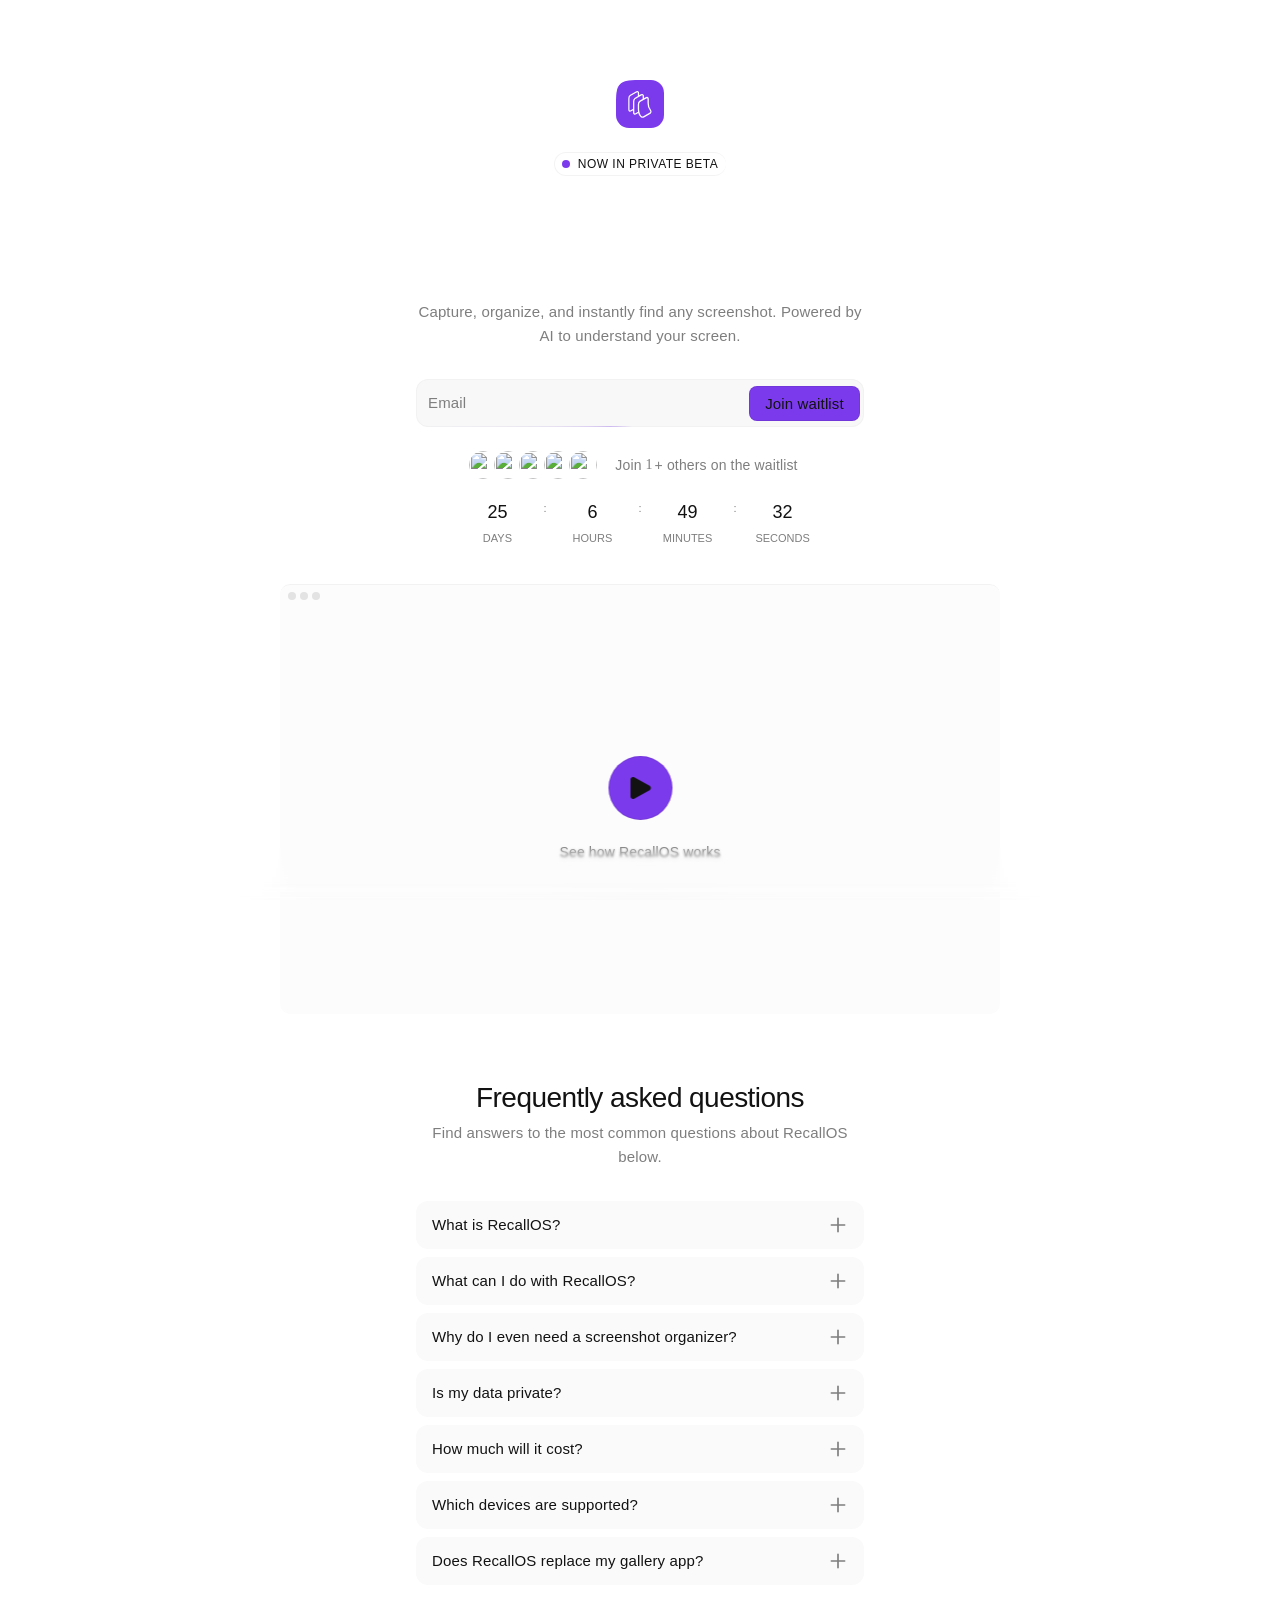
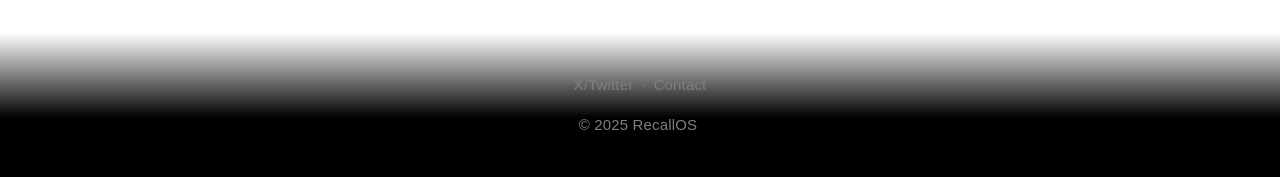
==== commit ea9a32a4: "Remove All rights reserved from footer on all pages" ====
--- a/assets/recallos.framer.website/index.html
+++ b/assets/recallos.framer.website/index.html
@@ -90,7 +90,7 @@
     
     <!-- End of bodyStart -->
 	
-	<div id="main" data-framer-hydrate-v2="{&quot;routeId&quot;:&quot;augiA20Il&quot;,&quot;localeId&quot;:&quot;default&quot;,&quot;breakpoints&quot;:[{&quot;hash&quot;:&quot;72rtr7&quot;,&quot;mediaQuery&quot;:&quot;(min-width: 1200px)&quot;},{&quot;hash&quot;:&quot;s55epc&quot;,&quot;mediaQuery&quot;:&quot;(min-width: 810px) and (max-width: 1199.98px)&quot;},{&quot;hash&quot;:&quot;1837wwb&quot;,&quot;mediaQuery&quot;:&quot;(max-width: 809.98px)&quot;},{&quot;hash&quot;:&quot;1ct9qvd&quot;,&quot;mediaQuery&quot;:&quot;(min-width: 1200px)&quot;},{&quot;hash&quot;:&quot;edxbdn&quot;,&quot;mediaQuery&quot;:&quot;(min-width: 810px) and (max-width: 1199.98px)&quot;},{&quot;hash&quot;:&quot;1314g3z&quot;,&quot;mediaQuery&quot;:&quot;(max-width: 809.98px)&quot;}]}" data-framer-ssr-released-at="2026-05-08T10:11:54.854Z" data-framer-page-optimized-at="2026-05-08T17:10:27.845Z" data-framer-generated-page><!--$--><style data-framer-html-style>:root body { background: var(--token-8d55b5af-fa52-46ae-86d5-6fffdc241b4a, rgb(255, 255, 255)); }</style><div class="framer-Z60VT framer-1ct9qvd" data-framer-cursor="1xj17em" data-layout-template="true" style="min-height:100vh;width:auto"><style data-framer-html-style>html body { background: var(--token-8d55b5af-fa52-46ae-86d5-6fffdc241b4a, rgb(255, 255, 255)); }</style><div data-framer-root class="framer-YIa2H framer-NXQj9 framer-xUPVu framer-SU3yO framer-27S6m framer-BD8rb framer-72rtr7" data-framer-cursor="1xj17em" style="min-height:100vh;width:auto;display:contents"><div class="framer-1v7c43j" data-framer-name="Container"><main class="framer-1ctf52d" data-framer-appear-id="1ctf52d" data-framer-name="Main" style="opacity:0.001;transform:translateY(10px)"><div class="framer-1fwfngz" data-framer-appear-id="1fwfngz" data-framer-name="Container" style="opacity:0.001;transform:translateY(10px)"><div class="framer-ns37vo"><div class="ssr-variant"><div class="framer-f8udkx-container"><div class="framer-X446R framer-6r6bqx framer-v-6r6bqx" data-framer-name="Default" style="height:100%;width:100%"><div class="framer-v5pz33-container"><!--$--><div style="width:100%;height:100%"><div style="width:100%;height:100%;background:var(--token-2930bc44-c91b-4c30-943e-1add685a6fe2, rgb(223, 255, 26));background-size:cover;border-radius:13px;clip-path:path(&quot;M 1972 0 c 13.19932658214889 0 19.798989873223334 0 23.899494936611667 4.100505063388334 a 14 14 0 0 1 0 0 c 4.100505063388334 4.100505063388335 4.100505063388334 10.700168354462779 4.100505063388334 23.899494936611667 L 2000 1972 c 0 13.19932658214889 0 19.798989873223334 -4.100505063388334 23.899494936611667 a 14 14 0 0 1 -0 0 c -4.100505063388335 4.100505063388334 -10.700168354462779 4.100505063388334 -23.899494936611667 4.100505063388334 L 28 2000 c -13.19932658214889 0 -19.798989873223334 0 -23.899494936611667 -4.100505063388334 a 14 14 0 0 1 -0 -0 c -4.100505063388334 -4.100505063388335 -4.100505063388334 -10.700168354462779 -4.100505063388334 -23.899494936611667 L 0 28 c 0 -13.19932658214889 0 -19.798989873223334 4.100505063388334 -23.899494936611667 a 14 14 0 0 1 0 -0 c 4.100505063388335 -4.100505063388334 10.700168354462779 -4.100505063388334 23.899494936611667 -4.100505063388334 Z&quot;);position:relative"></div></div><!--/$--></div><div data-framer-component-type="SVG" data-framer-name="Vector" parentsize="0" _constraints="[object Object]" rotation="0" shadows class="framer-dwdrnp" aria-hidden="true" style="image-rendering:pixelated;flex-shrink:0;fill:rgba(0,0,0,1);color:rgba(0,0,0,1)"><div class="svgContainer" style="width:100%;height:100%;aspect-ratio:inherit"><svg style="width:100%;height:100%;" viewBox="0 0 36 41"><use href="#svg536149544_935"/></svg></div></div></div></div></div><div class="framer-fd5jtv" data-border="true" data-framer-name="Elements/Chip"><div class="framer-1o12d9i-container"><!--$--><div><div style="position:absolute;inset:0;background-color:var(--token-2930bc44-c91b-4c30-943e-1add685a6fe2, rgb(223, 255, 26));border-radius:10000px"></div></div><!--/$--></div><div class="framer-1q8sq73" data-framer-component-type="RichTextContainer" style="transform:none"><p class="framer-text framer-styles-preset-1n2ud2v" data-styles-preset="L2rTmvzxZ">Now in private beta</p></div></div></div><div class="framer-1i0jxs1" data-framer-name="Container"><div class="framer-1xpinv5" data-framer-name="Container"><div class="ssr-variant hidden-s55epc"><div class="framer-2v2yay" data-framer-component-type="RichTextContainer" style="transform:none"><h1 class="framer-text framer-styles-preset-8qm04" data-styles-preset="ficN0Wu0u" dir="auto"><span style="white-space:nowrap"><span style="display:inline-block;opacity:0.001;transform:translateX(0px) translateY(10px) scale(1) rotate(0deg) skewX(0deg) skewY(0deg)">Y</span><span style="display:inline-block;opacity:0.001;transform:translateX(0px) translateY(10px) scale(1) rotate(0deg) skewX(0deg) skewY(0deg)">o</span><span style="display:inline-block;opacity:0.001;transform:translateX(0px) translateY(10px) scale(1) rotate(0deg) skewX(0deg) skewY(0deg)">u</span><span style="display:inline-block;opacity:0.001;transform:translateX(0px) translateY(10px) scale(1) rotate(0deg) skewX(0deg) skewY(0deg)">r</span></span> <span style="white-space:nowrap"><span style="display:inline-block;opacity:0.001;transform:translateX(0px) translateY(10px) scale(1) rotate(0deg) skewX(0deg) skewY(0deg)">s</span><span style="display:inline-block;opacity:0.001;transform:translateX(0px) translateY(10px) scale(1) rotate(0deg) skewX(0deg) skewY(0deg)">c</span><span style="display:inline-block;opacity:0.001;transform:translateX(0px) translateY(10px) scale(1) rotate(0deg) skewX(0deg) skewY(0deg)">r</span><span style="display:inline-block;opacity:0.001;transform:translateX(0px) translateY(10px) scale(1) rotate(0deg) skewX(0deg) skewY(0deg)">e</span><span style="display:inline-block;opacity:0.001;transform:translateX(0px) translateY(10px) scale(1) rotate(0deg) skewX(0deg) skewY(0deg)">e</span><span style="display:inline-block;opacity:0.001;transform:translateX(0px) translateY(10px) scale(1) rotate(0deg) skewX(0deg) skewY(0deg)">n</span><span style="display:inline-block;opacity:0.001;transform:translateX(0px) translateY(10px) scale(1) rotate(0deg) skewX(0deg) skewY(0deg)">s</span><span style="display:inline-block;opacity:0.001;transform:translateX(0px) translateY(10px) scale(1) rotate(0deg) skewX(0deg) skewY(0deg)">h</span><span style="display:inline-block;opacity:0.001;transform:translateX(0px) translateY(10px) scale(1) rotate(0deg) skewX(0deg) skewY(0deg)">o</span><span style="display:inline-block;opacity:0.001;transform:translateX(0px) translateY(10px) scale(1) rotate(0deg) skewX(0deg) skewY(0deg)">t</span><span style="display:inline-block;opacity:0.001;transform:translateX(0px) translateY(10px) scale(1) rotate(0deg) skewX(0deg) skewY(0deg)">s</span></span> <span style="white-space:nowrap"><span style="display:inline-block;opacity:0.001;transform:translateX(0px) translateY(10px) scale(1) rotate(0deg) skewX(0deg) skewY(0deg)">s</span><span style="display:inline-block;opacity:0.001;transform:translateX(0px) translateY(10px) scale(1) rotate(0deg) skewX(0deg) skewY(0deg)">h</span><span style="display:inline-block;opacity:0.001;transform:translateX(0px) translateY(10px) scale(1) rotate(0deg) skewX(0deg) skewY(0deg)">o</span><span style="display:inline-block;opacity:0.001;transform:translateX(0px) translateY(10px) scale(1) rotate(0deg) skewX(0deg) skewY(0deg)">u</span><span style="display:inline-block;opacity:0.001;transform:translateX(0px) translateY(10px) scale(1) rotate(0deg) skewX(0deg) skewY(0deg)">l</span><span style="display:inline-block;opacity:0.001;transform:translateX(0px) translateY(10px) scale(1) rotate(0deg) skewX(0deg) skewY(0deg)">d</span><span style="display:inline-block;opacity:0.001;transform:translateX(0px) translateY(10px) scale(1) rotate(0deg) skewX(0deg) skewY(0deg)">n</span><span style="display:inline-block;opacity:0.001;transform:translateX(0px) translateY(10px) scale(1) rotate(0deg) skewX(0deg) skewY(0deg)">'</span><span style="display:inline-block;opacity:0.001;transform:translateX(0px) translateY(10px) scale(1) rotate(0deg) skewX(0deg) skewY(0deg)">t</span></span> <span style="white-space:nowrap"><span style="display:inline-block;opacity:0.001;transform:translateX(0px) translateY(10px) scale(1) rotate(0deg) skewX(0deg) skewY(0deg)">b</span><span style="display:inline-block;opacity:0.001;transform:translateX(0px) translateY(10px) scale(1) rotate(0deg) skewX(0deg) skewY(0deg)">e</span></span> <span style="white-space:nowrap"><span style="display:inline-block;opacity:0.001;transform:translateX(0px) translateY(10px) scale(1) rotate(0deg) skewX(0deg) skewY(0deg)">a</span></span> <span style="white-space:nowrap"><span style="display:inline-block;opacity:0.001;transform:translateX(0px) translateY(10px) scale(1) rotate(0deg) skewX(0deg) skewY(0deg)">b</span><span style="display:inline-block;opacity:0.001;transform:translateX(0px) translateY(10px) scale(1) rotate(0deg) skewX(0deg) skewY(0deg)">l</span><span style="display:inline-block;opacity:0.001;transform:translateX(0px) translateY(10px) scale(1) rotate(0deg) skewX(0deg) skewY(0deg)">a</span><span style="display:inline-block;opacity:0.001;transform:translateX(0px) translateY(10px) scale(1) rotate(0deg) skewX(0deg) skewY(0deg)">c</span><span style="display:inline-block;opacity:0.001;transform:translateX(0px) translateY(10px) scale(1) rotate(0deg) skewX(0deg) skewY(0deg)">k</span></span> <span style="white-space:nowrap"><span style="display:inline-block;opacity:0.001;transform:translateX(0px) translateY(10px) scale(1) rotate(0deg) skewX(0deg) skewY(0deg)">h</span><span style="display:inline-block;opacity:0.001;transform:translateX(0px) translateY(10px) scale(1) rotate(0deg) skewX(0deg) skewY(0deg)">o</span><span style="display:inline-block;opacity:0.001;transform:translateX(0px) translateY(10px) scale(1) rotate(0deg) skewX(0deg) skewY(0deg)">l</span><span style="display:inline-block;opacity:0.001;transform:translateX(0px) translateY(10px) scale(1) rotate(0deg) skewX(0deg) skewY(0deg)">e</span></span></h1></div></div><div class="ssr-variant hidden-1837wwb hidden-72rtr7"><div class="framer-2v2yay" data-framer-component-type="RichTextContainer" style="transform:none"><h1 class="framer-text framer-styles-preset-8qm04" data-styles-preset="ficN0Wu0u" dir="auto"><span style="white-space:nowrap"><span style="display:inline-block;opacity:0.001;transform:translateX(0px) translateY(10px) scale(1) rotate(0deg) skewX(0deg) skewY(0deg)">Y</span><span style="display:inline-block;opacity:0.001;transform:translateX(0px) translateY(10px) scale(1) rotate(0deg) skewX(0deg) skewY(0deg)">o</span><span style="display:inline-block;opacity:0.001;transform:translateX(0px) translateY(10px) scale(1) rotate(0deg) skewX(0deg) skewY(0deg)">u</span><span style="display:inline-block;opacity:0.001;transform:translateX(0px) translateY(10px) scale(1) rotate(0deg) skewX(0deg) skewY(0deg)">r</span></span> <span style="white-space:nowrap"><span style="display:inline-block;opacity:0.001;transform:translateX(0px) translateY(10px) scale(1) rotate(0deg) skewX(0deg) skewY(0deg)">s</span><span style="display:inline-block;opacity:0.001;transform:translateX(0px) translateY(10px) scale(1) rotate(0deg) skewX(0deg) skewY(0deg)">c</span><span style="display:inline-block;opacity:0.001;transform:translateX(0px) translateY(10px) scale(1) rotate(0deg) skewX(0deg) skewY(0deg)">r</span><span style="display:inline-block;opacity:0.001;transform:translateX(0px) translateY(10px) scale(1) rotate(0deg) skewX(0deg) skewY(0deg)">e</span><span style="display:inline-block;opacity:0.001;transform:translateX(0px) translateY(10px) scale(1) rotate(0deg) skewX(0deg) skewY(0deg)">e</span><span style="display:inline-block;opacity:0.001;transform:translateX(0px) translateY(10px) scale(1) rotate(0deg) skewX(0deg) skewY(0deg)">n</span><span style="display:inline-block;opacity:0.001;transform:translateX(0px) translateY(10px) scale(1) rotate(0deg) skewX(0deg) skewY(0deg)">s</span><span style="display:inline-block;opacity:0.001;transform:translateX(0px) translateY(10px) scale(1) rotate(0deg) skewX(0deg) skewY(0deg)">h</span><span style="display:inline-block;opacity:0.001;transform:translateX(0px) translateY(10px) scale(1) rotate(0deg) skewX(0deg) skewY(0deg)">o</span><span style="display:inline-block;opacity:0.001;transform:translateX(0px) translateY(10px) scale(1) rotate(0deg) skewX(0deg) skewY(0deg)">t</span><span style="display:inline-block;opacity:0.001;transform:translateX(0px) translateY(10px) scale(1) rotate(0deg) skewX(0deg) skewY(0deg)">s</span></span> <span style="white-space:nowrap"><span style="display:inline-block;opacity:0.001;transform:translateX(0px) translateY(10px) scale(1) rotate(0deg) skewX(0deg) skewY(0deg)">s</span><span style="display:inline-block;opacity:0.001;transform:translateX(0px) translateY(10px) scale(1) rotate(0deg) skewX(0deg) skewY(0deg)">h</span><span style="display:inline-block;opacity:0.001;transform:translateX(0px) translateY(10px) scale(1) rotate(0deg) skewX(0deg) skewY(0deg)">o</span><span style="display:inline-block;opacity:0.001;transform:translateX(0px) translateY(10px) scale(1) rotate(0deg) skewX(0deg) skewY(0deg)">u</span><span style="display:inline-block;opacity:0.001;transform:translateX(0px) translateY(10px) scale(1) rotate(0deg) skewX(0deg) skewY(0deg)">l</span><span style="display:inline-block;opacity:0.001;transform:translateX(0px) translateY(10px) scale(1) rotate(0deg) skewX(0deg) skewY(0deg)">d</span><span style="display:inline-block;opacity:0.001;transform:translateX(0px) translateY(10px) scale(1) rotate(0deg) skewX(0deg) skewY(0deg)">n</span><span style="display:inline-block;opacity:0.001;transform:translateX(0px) translateY(10px) scale(1) rotate(0deg) skewX(0deg) skewY(0deg)">'</span><span style="display:inline-block;opacity:0.001;transform:translateX(0px) translateY(10px) scale(1) rotate(0deg) skewX(0deg) skewY(0deg)">t</span></span> <span style="white-space:nowrap"><span style="display:inline-block;opacity:0.001;transform:translateX(0px) translateY(10px) scale(1) rotate(0deg) skewX(0deg) skewY(0deg)">b</span><span style="display:inline-block;opacity:0.001;transform:translateX(0px) translateY(10px) scale(1) rotate(0deg) skewX(0deg) skewY(0deg)">e</span></span> <span style="white-space:nowrap"><span style="display:inline-block;opacity:0.001;transform:translateX(0px) translateY(10px) scale(1) rotate(0deg) skewX(0deg) skewY(0deg)">a</span></span> <span style="white-space:nowrap"><span style="display:inline-block;opacity:0.001;transform:translateX(0px) translateY(10px) scale(1) rotate(0deg) skewX(0deg) skewY(0deg)">b</span><span style="display:inline-block;opacity:0.001;transform:translateX(0px) translateY(10px) scale(1) rotate(0deg) skewX(0deg) skewY(0deg)">l</span><span style="display:inline-block;opacity:0.001;transform:translateX(0px) translateY(10px) scale(1) rotate(0deg) skewX(0deg) skewY(0deg)">a</span><span style="display:inline-block;opacity:0.001;transform:translateX(0px) translateY(10px) scale(1) rotate(0deg) skewX(0deg) skewY(0deg)">c</span><span style="display:inline-block;opacity:0.001;transform:translateX(0px) translateY(10px) scale(1) rotate(0deg) skewX(0deg) skewY(0deg)">k</span></span> <span style="white-space:nowrap"><span style="display:inline-block;opacity:0.001;transform:translateX(0px) translateY(10px) scale(1) rotate(0deg) skewX(0deg) skewY(0deg)">h</span><span style="display:inline-block;opacity:0.001;transform:translateX(0px) translateY(10px) scale(1) rotate(0deg) skewX(0deg) skewY(0deg)">o</span><span style="display:inline-block;opacity:0.001;transform:translateX(0px) translateY(10px) scale(1) rotate(0deg) skewX(0deg) skewY(0deg)">l</span><span style="display:inline-block;opacity:0.001;transform:translateX(0px) translateY(10px) scale(1) rotate(0deg) skewX(0deg) skewY(0deg)">e</span></span> <span style="white-space:nowrap"></span></h1></div></div><div class="framer-yidxpp" data-framer-component-type="RichTextContainer" style="transform:none"><p class="framer-text framer-styles-preset-esdgco" data-styles-preset="Y1tn3EjJN" style="--framer-text-color:var(--token-ea5c1554-743c-46cf-939d-d8d8b48ee669, rgb(126, 126, 126))">Capture, organize, and instantly find any screenshot. Powered by AI to understand your screen.</p></div></div><form class="framer-1dqavq3"><div class="ssr-variant hidden-1837wwb"><div class="framer-1wdljgm-container"><label class="framer-UIJIU framer-SU3yO framer-27S6m framer-1wi6ias framer-v-1wi6ias" data-framer-name="Default" style="width:100%"><div class="framer-69q2ew-container" style="opacity:0.3"><!--$--><div style="border-radius:12px;height:100%;width:100%;background-image:conic-gradient(from 231.98310871535875deg, var(--token-2930bc44-c91b-4c30-943e-1add685a6fe2, rgb(223, 255, 26)) 0, var(--token-8cb67686-f217-492f-8060-a606f7bf7e10, rgb(242, 242, 242)) 32.5deg, var(--token-8cb67686-f217-492f-8060-a606f7bf7e10, rgb(242, 242, 242)) 327.5deg,var(--token-2930bc44-c91b-4c30-943e-1add685a6fe2, rgb(223, 255, 26)) 360deg)"><div style="position:absolute;inset:1px;background-color:var(--token-6d403de4-48f6-42a3-8d29-1f57676f2a08, rgb(248, 248, 248));border-radius:11px"></div></div><!--/$--></div><div class="framer-1jkgpkx" data-framer-name="Wrapper" style="--border-bottom-width:0px;--border-color:rgba(0, 0, 0, 0);--border-left-width:0px;--border-right-width:0px;--border-style:solid;--border-top-width:0px;background-color:rgba(0, 0, 0, 0);border-bottom-left-radius:0px;border-bottom-right-radius:0px;border-top-left-radius:0px;border-top-right-radius:0px;box-shadow:none"><div class="framer-form-text-input framer-form-input-wrapper framer-wekenn" style="--framer-input-background:var(--token-6d403de4-48f6-42a3-8d29-1f57676f2a08, rgb(248, 248, 248));--framer-input-border-bottom-width:1px;--framer-input-border-color:var(--token-8cb67686-f217-492f-8060-a606f7bf7e10, rgb(242, 242, 242));--framer-input-border-left-width:1px;--framer-input-border-radius-bottom-left:12px;--framer-input-border-radius-bottom-right:12px;--framer-input-border-radius-top-left:12px;--framer-input-border-radius-top-right:12px;--framer-input-border-right-width:1px;--framer-input-border-style:solid;--framer-input-border-top-width:1px;--framer-input-font-color:var(--token-7d78e336-3e6a-4c64-8307-f4b8a2ae60ad, rgb(18, 18, 18));--framer-input-icon-color:rgb(153, 153, 153);--framer-input-placeholder-color:var(--token-ea5c1554-743c-46cf-939d-d8d8b48ee669, rgb(126, 126, 126))"><input type="email" required name="Email" placeholder class="framer-form-input framer-form-input-empty" value></div><div class="framer-dkc47a-container" tabindex="0"><button class="framer-FR48t framer-EXUdu framer-cs5q4q framer-v-cs5q4q" data-border="true" data-framer-name="Default" data-reset="button" tabindex="0" style="--border-bottom-width:1px;--border-color:rgba(33, 33, 33, 0.1);--border-left-width:1px;--border-right-width:1px;--border-style:solid;--border-top-width:1px;background-color:var(--token-2930bc44-c91b-4c30-943e-1add685a6fe2, rgb(223, 255, 26));height:100%;width:100%;border-bottom-left-radius:8px;border-bottom-right-radius:8px;border-top-left-radius:8px;border-top-right-radius:8px;box-shadow:0px 0px 0px 0px var(--token-82a2cf90-4525-4555-9422-6d308b28d743, rgb(203, 232, 26));opacity:1"><div class="framer-p5dt6e" data-framer-component-type="RichTextContainer" style="--framer-link-text-color:rgb(0, 153, 255);--framer-link-text-decoration:underline;transform:none"><p class="framer-text framer-styles-preset-qrq1xs" data-styles-preset="JQ_zexs6C">Join waitlist</p></div></button></div><div class="framer-k10icc" data-framer-component-type="RichTextContainer" style="transform:translateY(-50%)"><p class="framer-text framer-styles-preset-esdgco" data-styles-preset="Y1tn3EjJN">Email</p></div></div></label></div></div><div class="ssr-variant hidden-s55epc hidden-72rtr7"><div class="framer-1wdljgm-container"><label class="framer-UIJIU framer-SU3yO framer-27S6m framer-1wi6ias framer-v-1fpf11j" data-framer-name="Mobile/Default" style="width:100%"><div class="framer-69q2ew-container" style="opacity:0.3"><!--$--><div style="border-radius:12px;height:100%;width:100%;background-image:conic-gradient(from 146.80184514756297deg, var(--token-2930bc44-c91b-4c30-943e-1add685a6fe2, rgb(223, 255, 26)) 0, var(--token-8cb67686-f217-492f-8060-a606f7bf7e10, rgb(242, 242, 242)) 32.5deg, var(--token-8cb67686-f217-492f-8060-a606f7bf7e10, rgb(242, 242, 242)) 327.5deg,var(--token-2930bc44-c91b-4c30-943e-1add685a6fe2, rgb(223, 255, 26)) 360deg)"><div style="position:absolute;inset:1px;background-color:var(--token-6d403de4-48f6-42a3-8d29-1f57676f2a08, rgb(248, 248, 248));border-radius:11px"></div></div><!--/$--></div><div class="framer-1jkgpkx" data-framer-name="Wrapper" data-border="true" style="--border-bottom-width:1px;--border-color:var(--token-8cb67686-f217-492f-8060-a606f7bf7e10, rgb(242, 242, 242));--border-left-width:1px;--border-right-width:1px;--border-style:solid;--border-top-width:1px;background-color:var(--token-6d403de4-48f6-42a3-8d29-1f57676f2a08, rgb(248, 248, 248));border-bottom-left-radius:12px;border-bottom-right-radius:12px;border-top-left-radius:12px;border-top-right-radius:12px;box-shadow:none"><div class="framer-form-text-input framer-form-input-wrapper framer-wekenn" style="--framer-input-background:var(--token-6d403de4-48f6-42a3-8d29-1f57676f2a08, rgb(248, 248, 248));--framer-input-border-color:var(--token-8cb67686-f217-492f-8060-a606f7bf7e10, rgb(242, 242, 242));--framer-input-border-radius-bottom-left:12px;--framer-input-border-radius-bottom-right:12px;--framer-input-border-radius-top-left:12px;--framer-input-border-radius-top-right:12px;--framer-input-border-style:solid;--framer-input-font-color:var(--token-7d78e336-3e6a-4c64-8307-f4b8a2ae60ad, rgb(18, 18, 18));--framer-input-icon-color:rgb(153, 153, 153);--framer-input-placeholder-color:var(--token-ea5c1554-743c-46cf-939d-d8d8b48ee669, rgb(126, 126, 126))"><input type="email" required name="Email" placeholder="Email" class="framer-form-input framer-form-input-empty" value></div><div class="framer-dkc47a-container" tabindex="0"><button class="framer-FR48t framer-EXUdu framer-cs5q4q framer-v-cs5q4q" data-border="true" data-framer-name="Default" data-reset="button" tabindex="0" style="--border-bottom-width:1px;--border-color:rgba(33, 33, 33, 0.1);--border-left-width:1px;--border-right-width:1px;--border-style:solid;--border-top-width:1px;background-color:var(--token-2930bc44-c91b-4c30-943e-1add685a6fe2, rgb(223, 255, 26));height:100%;width:100%;border-bottom-left-radius:8px;border-bottom-right-radius:8px;border-top-left-radius:8px;border-top-right-radius:8px;box-shadow:0px 0px 0px 0px var(--token-82a2cf90-4525-4555-9422-6d308b28d743, rgb(203, 232, 26));opacity:1"><div class="framer-p5dt6e" data-framer-component-type="RichTextContainer" style="--framer-link-text-color:rgb(0, 153, 255);--framer-link-text-decoration:underline;transform:none"><p class="framer-text framer-styles-preset-qrq1xs" data-styles-preset="JQ_zexs6C">Join waitlist</p></div></button></div></div></label></div></div><input type="text" name="website" tabindex="-1" autocomplete="one-time-code" aria-hidden="true" style="position:absolute;transform:scale(0)" data-1p-ignore="true" data-lpignore="true" data-form-type="other" data-bwignore="true" value><input type="text" name="company" tabindex="-1" autocomplete="one-time-code" aria-hidden="true" style="position:absolute;transform:scale(0)" data-1p-ignore="true" data-lpignore="true" data-form-type="other" data-bwignore="true" value><input type="text" name="message" tabindex="-1" autocomplete="one-time-code" aria-hidden="true" style="position:absolute;transform:scale(0)" data-1p-ignore="true" data-lpignore="true" data-form-type="other" data-bwignore="true" value><input type="text" name="subject" tabindex="-1" autocomplete="one-time-code" aria-hidden="true" style="position:absolute;transform:scale(0)" data-1p-ignore="true" data-lpignore="true" data-form-type="other" data-bwignore="true" value><input type="text" name="title" tabindex="-1" autocomplete="one-time-code" aria-hidden="true" style="position:absolute;transform:scale(0)" data-1p-ignore="true" data-lpignore="true" data-form-type="other" data-bwignore="true" value><input type="text" name="description" tabindex="-1" autocomplete="one-time-code" aria-hidden="true" style="position:absolute;transform:scale(0)" data-1p-ignore="true" data-lpignore="true" data-form-type="other" data-bwignore="true" value><input type="text" name="feedback" tabindex="-1" autocomplete="one-time-code" aria-hidden="true" style="position:absolute;transform:scale(0)" data-1p-ignore="true" data-lpignore="true" data-form-type="other" data-bwignore="true" value><input type="text" name="notes" tabindex="-1" autocomplete="one-time-code" aria-hidden="true" style="position:absolute;transform:scale(0)" data-1p-ignore="true" data-lpignore="true" data-form-type="other" data-bwignore="true" value><input type="text" name="details" tabindex="-1" autocomplete="one-time-code" aria-hidden="true" style="position:absolute;transform:scale(0)" data-1p-ignore="true" data-lpignore="true" data-form-type="other" data-bwignore="true" value><input type="text" name="remarks" tabindex="-1" autocomplete="one-time-code" aria-hidden="true" style="position:absolute;transform:scale(0)" data-1p-ignore="true" data-lpignore="true" data-form-type="other" data-bwignore="true" value><input type="text" name="comments" tabindex="-1" autocomplete="one-time-code" aria-hidden="true" style="position:absolute;transform:scale(0)" data-1p-ignore="true" data-lpignore="true" data-form-type="other" data-bwignore="true" value></form></div><div class="framer-um4gvp"><div class="framer-ykrqy" data-framer-name="Images"><div class="framer-2wx1ft" data-framer-name="Helper"><div class="framer-1d7a1uh" data-framer-name="IMG" style="transform:translate(-50%, -50%)"><div style="position:absolute;border-radius:inherit;corner-shape:inherit;top:0;right:0;bottom:0;left:0" data-framer-background-image-wrapper="true"><img decoding="async" width="96" height="96" src="https://framerusercontent.com/images/EE2d0Ht40rNdeHDTiYAFKaM8.png?width=96&amp;height=96" alt style="display:block;width:100%;height:100%;border-radius:inherit;corner-shape:inherit;object-position:center;object-fit:fill"></div></div></div><div class="framer-uentf" data-framer-name="Helper"><div class="framer-1pva6yr" data-framer-name="IMG"><div style="position:absolute;border-radius:inherit;corner-shape:inherit;top:0;right:0;bottom:0;left:0" data-framer-background-image-wrapper="true"><img decoding="async" width="400" height="600" sizes="(min-width: 1200px) 28px, (min-width: 810px) and (max-width: 1199.98px) 28px, (max-width: 809.98px) 28px" srcset="https://framerusercontent.com/images/OLF0UfJVI0ghwGcdEqEzzkMxs.png?width=400&amp;height=600 400w" src="https://framerusercontent.com/images/OLF0UfJVI0ghwGcdEqEzzkMxs.png?width=400&amp;height=600" alt style="display:block;width:100%;height:100%;border-radius:inherit;corner-shape:inherit;object-position:center;object-fit:cover"></div></div></div><div class="framer-jg2osy" data-framer-name="Helper"><div class="framer-11wv4e5" data-framer-name="IMG"><div style="position:absolute;border-radius:inherit;corner-shape:inherit;top:0;right:0;bottom:0;left:0" data-framer-background-image-wrapper="true"><img decoding="async" width="400" height="533" sizes="(min-width: 1200px) 28px, (min-width: 810px) and (max-width: 1199.98px) 28px, (max-width: 809.98px) 28px" srcset="https://framerusercontent.com/images/o5mItux6uRfM69lv41hC2F2aQ14.png?width=400&amp;height=533 400w" src="https://framerusercontent.com/images/o5mItux6uRfM69lv41hC2F2aQ14.png?width=400&amp;height=533" alt style="display:block;width:100%;height:100%;border-radius:inherit;corner-shape:inherit;object-position:center;object-fit:cover"></div></div></div><div class="framer-cy24xt" data-framer-name="Helper"><div class="framer-1kzs3x2" data-framer-name="IMG"><div style="position:absolute;border-radius:inherit;corner-shape:inherit;top:0;right:0;bottom:0;left:0" data-framer-background-image-wrapper="true"><img decoding="async" width="1548" height="1161" sizes="(min-width: 1200px) 28px, (min-width: 810px) and (max-width: 1199.98px) 28px, (max-width: 809.98px) 28px" srcset="https://framerusercontent.com/images/0kN0hIAxzDUerC6CfbeLsjeOZfc.png?scale-down-to=512&amp;width=1548&amp;height=1161 512w,https://framerusercontent.com/images/0kN0hIAxzDUerC6CfbeLsjeOZfc.png?scale-down-to=1024&amp;width=1548&amp;height=1161 1024w,https://framerusercontent.com/images/0kN0hIAxzDUerC6CfbeLsjeOZfc.png?width=1548&amp;height=1161 1548w" src="https://framerusercontent.com/images/0kN0hIAxzDUerC6CfbeLsjeOZfc.png?width=1548&amp;height=1161" alt style="display:block;width:100%;height:100%;border-radius:inherit;corner-shape:inherit;object-position:center;object-fit:cover"></div></div></div><div class="framer-z1rzy3" data-framer-name="Helper"><div class="framer-1ri3il4" data-framer-name="IMG"><div style="position:absolute;border-radius:inherit;corner-shape:inherit;top:0;right:0;bottom:0;left:0" data-framer-background-image-wrapper="true"><img decoding="async" width="1024" height="1024" sizes="(min-width: 1200px) 28px, (min-width: 810px) and (max-width: 1199.98px) 28px, (max-width: 809.98px) 28px" srcset="https://framerusercontent.com/images/cqChKLWqP0ows29uNwTw42aUI.jpg?scale-down-to=512&amp;width=1024&amp;height=1024 512w,https://framerusercontent.com/images/cqChKLWqP0ows29uNwTw42aUI.jpg?width=1024&amp;height=1024 1024w" src="https://framerusercontent.com/images/cqChKLWqP0ows29uNwTw42aUI.jpg?width=1024&amp;height=1024" alt style="display:block;width:100%;height:100%;border-radius:inherit;corner-shape:inherit;object-position:center;object-fit:cover"></div></div></div></div><div class="framer-y8kht0" data-framer-name="Container"><div class="framer-z23vwn" data-framer-name="Text" data-framer-component-type="RichTextContainer" style="transform:none"><p class="framer-text framer-styles-preset-iz4pj2" data-styles-preset="WiJUYpk0q" style="--framer-text-color:var(--token-ea5c1554-743c-46cf-939d-d8d8b48ee669, rgb(126, 126, 126))">Join</p></div><div class="framer-1g3i9qv" data-framer-name="Container"><div class="framer-1gaaj2m-container"><!--$--><span style="font-family:Inter;font-size:14px;color:var(--token-ea5c1554-743c-46cf-939d-d8d8b48ee669, rgb(126, 126, 126));line-height:1.7">1</span><!--/$--></div><div class="framer-ljkdqo" data-framer-name="Text" data-framer-component-type="RichTextContainer" style="transform:none"><p class="framer-text framer-styles-preset-iz4pj2" data-styles-preset="WiJUYpk0q" style="--framer-text-color:var(--token-ea5c1554-743c-46cf-939d-d8d8b48ee669, rgb(126, 126, 126))">+</p></div></div><div class="framer-1soymax" data-framer-name="Text" data-framer-component-type="RichTextContainer" style="transform:none"><p class="framer-text framer-styles-preset-iz4pj2" data-styles-preset="WiJUYpk0q" dir="auto" style="--framer-text-color:var(--token-ea5c1554-743c-46cf-939d-d8d8b48ee669, rgb(126, 126, 126))">others on the waitlist</p></div></div></div><div class="framer-hwutx9"><div class="framer-sbl5sk-container"><!--$--><div style="display:flex;flex-direction:row;flex-wrap:wrap;gap:14px;color:var(--token-7d78e336-3e6a-4c64-8307-f4b8a2ae60ad, rgb(18, 18, 18));text-transform:uppercase;white-space:pre-wrap;user-select:none;font-family:&quot;Inter&quot;, &quot;Inter Placeholder&quot;, sans-serif;font-size:18px;font-style:normal;font-weight:400;letter-spacing:0em;line-height:1em"><div style="display:flex;gap:12px;flex-direction:column;align-items:center;min-width:64px">25<p style="color:var(--token-ea5c1554-743c-46cf-939d-d8d8b48ee669, rgb(126, 126, 126));margin:0;font-family:&quot;Inter&quot;, &quot;Inter Placeholder&quot;, sans-serif;font-size:11px;font-style:normal;font-weight:400;letter-spacing:0em;line-height:1em;text-align:center">days</p></div><div style="display:flex;gap:12px;flex-direction:column;align-items:center;min-width:auto"><span style="color:var(--token-ea5c1554-743c-46cf-939d-d8d8b48ee669, rgb(126, 126, 126));margin:0;display:flex;align-items:center;font-family:&quot;Inter&quot;, &quot;Inter Placeholder&quot;, sans-serif;font-size:11px;font-style:normal;font-weight:400;letter-spacing:0em;line-height:1em;text-align:center">:</span></div><div style="display:flex;gap:12px;flex-direction:column;align-items:center;min-width:64px">6<p style="color:var(--token-ea5c1554-743c-46cf-939d-d8d8b48ee669, rgb(126, 126, 126));margin:0;font-family:&quot;Inter&quot;, &quot;Inter Placeholder&quot;, sans-serif;font-size:11px;font-style:normal;font-weight:400;letter-spacing:0em;line-height:1em;text-align:center">hours</p></div><div style="display:flex;gap:12px;flex-direction:column;align-items:center;min-width:auto"><span style="color:var(--token-ea5c1554-743c-46cf-939d-d8d8b48ee669, rgb(126, 126, 126));margin:0;display:flex;align-items:center;font-family:&quot;Inter&quot;, &quot;Inter Placeholder&quot;, sans-serif;font-size:11px;font-style:normal;font-weight:400;letter-spacing:0em;line-height:1em;text-align:center">:</span></div><div style="display:flex;gap:12px;flex-direction:column;align-items:center;min-width:64px">49<p style="color:var(--token-ea5c1554-743c-46cf-939d-d8d8b48ee669, rgb(126, 126, 126));margin:0;font-family:&quot;Inter&quot;, &quot;Inter Placeholder&quot;, sans-serif;font-size:11px;font-style:normal;font-weight:400;letter-spacing:0em;line-height:1em;text-align:center">minutes</p></div><div style="display:flex;gap:12px;flex-direction:column;align-items:center;min-width:auto"><span style="color:var(--token-ea5c1554-743c-46cf-939d-d8d8b48ee669, rgb(126, 126, 126));margin:0;display:flex;align-items:center;font-family:&quot;Inter&quot;, &quot;Inter Placeholder&quot;, sans-serif;font-size:11px;font-style:normal;font-weight:400;letter-spacing:0em;line-height:1em;text-align:center">:</span></div><div style="display:flex;gap:12px;flex-direction:column;align-items:center;min-width:64px">32<p style="color:var(--token-ea5c1554-743c-46cf-939d-d8d8b48ee669, rgb(126, 126, 126));margin:0;font-family:&quot;Inter&quot;, &quot;Inter Placeholder&quot;, sans-serif;font-size:11px;font-style:normal;font-weight:400;letter-spacing:0em;line-height:1em;text-align:center">seconds</p></div></div><!--/$--></div></div></div><div class="ssr-variant hidden-1837wwb"><div class="framer-v80dzt-container" data-framer-appear-id="v80dzt" id="v80dzt" style="opacity:0.001;transform:translateY(10px)"><div class="framer-eQhjL framer-27S6m framer-upk1un framer-v-upk1un" data-border="true" data-framer-name="Default" data-highlight="true" tabindex="0" style="--border-bottom-width:0px;--border-color:var(--token-8cb67686-f217-492f-8060-a606f7bf7e10, rgb(242, 242, 242));--border-left-width:0px;--border-right-width:0px;--border-style:solid;--border-top-width:1px;background-color:var(--token-988de1d5-3158-4128-9c56-a3763d16e6cd, rgb(252, 252, 252));max-width:100%;width:100%;border-bottom-left-radius:10px;border-bottom-right-radius:10px;border-top-left-radius:10px;border-top-right-radius:10px"><div class="framer-3uqrg" data-framer-name="Controls"><div class="framer-xrvf87" data-framer-name="Control" style="background-color:var(--token-1b504b81-56ba-41e6-8b39-97a45c27a29b, rgb(227, 227, 227));border-bottom-left-radius:9.54px;border-bottom-right-radius:9.54px;border-top-left-radius:9.54px;border-top-right-radius:9.54px"></div><div class="framer-1ohvaf4" data-framer-name="Control" style="background-color:var(--token-1b504b81-56ba-41e6-8b39-97a45c27a29b, rgb(227, 227, 227));border-bottom-left-radius:9.54px;border-bottom-right-radius:9.54px;border-top-left-radius:9.54px;border-top-right-radius:9.54px"></div><div class="framer-ur99r2" data-framer-name="Control" style="background-color:var(--token-1b504b81-56ba-41e6-8b39-97a45c27a29b, rgb(227, 227, 227));border-bottom-left-radius:9.54px;border-bottom-right-radius:9.54px;border-top-left-radius:9.54px;border-top-right-radius:9.54px"></div></div><div class="framer-2nfhu6"><div class="framer-t3nm6w-container" style="opacity:0.4"><!--$--><!--/$--></div><div class="framer-17g6g4j" data-framer-name="Play" style="transform:translate(-50%, -50%)"><div class="framer-17k4dd3-container" tabindex="0"><div class="framer-LBxZR framer-1vpix6r framer-v-1vpix6r" data-border="true" data-framer-name="Variant 1" data-highlight="true" tabindex="0" style="--border-bottom-width:1px;--border-color:rgba(33, 33, 33, 0.1);--border-left-width:1px;--border-right-width:1px;--border-style:solid;--border-top-width:1px;height:100%;width:100%;border-bottom-left-radius:48px;border-bottom-right-radius:48px;border-top-left-radius:48px;border-top-right-radius:48px"><div class="framer-j4f98b-container"><!--$--><div><div style="position:absolute;inset:0;background-color:var(--token-2930bc44-c91b-4c30-943e-1add685a6fe2, rgb(223, 255, 26));border-radius:10000px"></div></div><!--/$--></div><div data-framer-component-type="SVG" data-framer-name="graphic" parentsize="0" _constraints="[object Object]" rotation="0" shadows class="framer-1o59h0j" aria-hidden="true" style="image-rendering:pixelated;flex-shrink:0"><div class="svgContainer" style="width:100%;height:100%;aspect-ratio:inherit"><svg style="width:100%;height:100%;"><use href="#svg12397223706"/></svg></div></div></div></div><div class="framer-1nmjl9g" data-framer-component-type="RichTextContainer" style="--framer-link-text-color:rgb(0, 153, 255);--framer-link-text-decoration:underline;transform:none"><p class="framer-text framer-styles-preset-iz4pj2" data-styles-preset="WiJUYpk0q" dir="auto">See how RecallOS works</p></div></div></div></div></div></div><div class="ssr-variant hidden-s55epc hidden-72rtr7"><div class="framer-v80dzt-container" data-framer-appear-id="v80dzt" id="v80dzt" style="opacity:0.001;transform:translateY(10px)"><div class="framer-eQhjL framer-27S6m framer-upk1un framer-v-upk1un" data-border="true" data-framer-name="Default" data-highlight="true" tabindex="0" style="--border-bottom-width:0px;--border-color:var(--token-8cb67686-f217-492f-8060-a606f7bf7e10, rgb(242, 242, 242));--border-left-width:0px;--border-right-width:0px;--border-style:solid;--border-top-width:1px;background-color:var(--token-988de1d5-3158-4128-9c56-a3763d16e6cd, rgb(252, 252, 252));height:100%;max-width:100%;width:100%;border-bottom-left-radius:10px;border-bottom-right-radius:10px;border-top-left-radius:10px;border-top-right-radius:10px"><div class="framer-3uqrg" data-framer-name="Controls"><div class="framer-xrvf87" data-framer-name="Control" style="background-color:var(--token-1b504b81-56ba-41e6-8b39-97a45c27a29b, rgb(227, 227, 227));border-bottom-left-radius:9.54px;border-bottom-right-radius:9.54px;border-top-left-radius:9.54px;border-top-right-radius:9.54px"></div><div class="framer-1ohvaf4" data-framer-name="Control" style="background-color:var(--token-1b504b81-56ba-41e6-8b39-97a45c27a29b, rgb(227, 227, 227));border-bottom-left-radius:9.54px;border-bottom-right-radius:9.54px;border-top-left-radius:9.54px;border-top-right-radius:9.54px"></div><div class="framer-ur99r2" data-framer-name="Control" style="background-color:var(--token-1b504b81-56ba-41e6-8b39-97a45c27a29b, rgb(227, 227, 227));border-bottom-left-radius:9.54px;border-bottom-right-radius:9.54px;border-top-left-radius:9.54px;border-top-right-radius:9.54px"></div></div><div class="framer-2nfhu6"><div class="framer-t3nm6w-container" style="opacity:0.4"><!--$--><!--/$--></div><div class="framer-17g6g4j" data-framer-name="Play" style="transform:translate(-50%, -50%)"><div class="framer-17k4dd3-container" tabindex="0"><div class="framer-LBxZR framer-1vpix6r framer-v-1vpix6r" data-border="true" data-framer-name="Variant 1" data-highlight="true" tabindex="0" style="--border-bottom-width:1px;--border-color:rgba(33, 33, 33, 0.1);--border-left-width:1px;--border-right-width:1px;--border-style:solid;--border-top-width:1px;height:100%;width:100%;border-bottom-left-radius:48px;border-bottom-right-radius:48px;border-top-left-radius:48px;border-top-right-radius:48px"><div class="framer-j4f98b-container"><!--$--><div><div style="position:absolute;inset:0;background-color:var(--token-2930bc44-c91b-4c30-943e-1add685a6fe2, rgb(223, 255, 26));border-radius:10000px"></div></div><!--/$--></div><div data-framer-component-type="SVG" data-framer-name="graphic" parentsize="0" _constraints="[object Object]" rotation="0" shadows class="framer-1o59h0j" aria-hidden="true" style="image-rendering:pixelated;flex-shrink:0"><div class="svgContainer" style="width:100%;height:100%;aspect-ratio:inherit"><svg style="width:100%;height:100%;"><use href="#svg12397223706"/></svg></div></div></div></div><div class="framer-1nmjl9g" data-framer-component-type="RichTextContainer" style="--framer-link-text-color:rgb(0, 153, 255);--framer-link-text-decoration:underline;transform:none"><p class="framer-text framer-styles-preset-iz4pj2" data-styles-preset="WiJUYpk0q" dir="auto">See how RecallOS works</p></div></div></div></div></div></div><div class="framer-1wp95se" data-framer-appear-id="1wp95se" data-framer-name="FAQ" style="opacity:0.001;transform:translateY(10px)"><div class="framer-1q4e4te" data-framer-name="Text Container"><div class="framer-1aiwvu3" data-framer-component-type="RichTextContainer" style="transform:none"><h2 class="framer-text framer-styles-preset-b77txg" data-styles-preset="t1CSIo4rM">Frequently asked questions</h2></div><div class="framer-1sl5pv1" data-framer-component-type="RichTextContainer" style="transform:none"><p class="framer-text framer-styles-preset-esdgco" data-styles-preset="Y1tn3EjJN" style="--framer-text-color:var(--token-ea5c1554-743c-46cf-939d-d8d8b48ee669, rgb(126, 126, 126))">Find answers to the most common questions about RecallOS below.</p></div></div><div class="ssr-variant"><div class="framer-1kk2q19-container" data-framer-name="FAQs" name="FAQs"><div name="FAQs" class="framer-5ZlZw framer-1aieqti framer-v-1aieqti" data-framer-name="Default" style="width:100%"><div class="framer-oyj6l-container"><div class="framer-UDupH framer-SU3yO framer-1q0beqz framer-v-1q0beqz" data-framer-name="Closed" data-highlight="true" tabindex="0" style="background-color:var(--token-b73c7d98-2d78-4185-8173-d1dde2812d70, rgb(242, 242, 242));width:100%;border-bottom-left-radius:12px;border-bottom-right-radius:12px;border-top-left-radius:12px;border-top-right-radius:12px;box-shadow:inset 0px 1px 0px 0px var(--token-6674d883-57be-4d94-af2f-0fe1739c44ff, rgba(23, 23, 23, 0))"><div class="framer-1bu1aw"><div class="framer-yi67c9" data-framer-name="Title" data-framer-component-type="RichTextContainer" style="--extracted-r6o4lv:var(--token-7d78e336-3e6a-4c64-8307-f4b8a2ae60ad, rgb(18, 18, 18));--framer-link-text-color:rgb(0, 153, 255);--framer-link-text-decoration:underline;transform:none"><p class="framer-text framer-styles-preset-esdgco" data-styles-preset="Y1tn3EjJN" style="--framer-text-alignment:left;--framer-text-color:var(--extracted-r6o4lv, var(--token-7d78e336-3e6a-4c64-8307-f4b8a2ae60ad, rgb(18, 18, 18)))">What is RecallOS?</p></div><div class="framer-nofy9l" data-framer-name="Close"><div class="framer-1wdjyal" data-framer-name="container" style="transform:none"><div data-framer-component-type="SVG" data-framer-name="graphic" parentsize="0" _constraints="[object Object]" rotation="0" shadows class="framer-33dp0h" aria-hidden="true" style="image-rendering:pixelated;flex-shrink:0"><div class="svgContainer" style="width:100%;height:100%;aspect-ratio:inherit"><svg style="width:100%;height:100%;"><use href="#svg12486686241"/></svg></div></div></div></div></div><div class="framer-8lcpt6" data-framer-name="Content" data-framer-component-type="RichTextContainer" style="--extracted-r6o4lv:var(--token-ea5c1554-743c-46cf-939d-d8d8b48ee669, rgb(126, 126, 126));--framer-link-text-color:rgb(0, 153, 255);--framer-link-text-decoration:underline;filter:blur(5px);-webkit-filter:blur(5px);opacity:0;transform:none"><p class="framer-text framer-styles-preset-esdgco" data-styles-preset="Y1tn3EjJN" style="--framer-text-alignment:left;--framer-text-color:var(--extracted-r6o4lv, var(--token-ea5c1554-743c-46cf-939d-d8d8b48ee669, rgb(126, 126, 126)))">RecallOS is an app built to organize the thousands of screenshots sitting in your phone. Instead of endlessly scrolling through random saves, you can instantly search, group, revisit, and clean up your screenshot library.</p></div></div></div><div class="framer-3yr63r-container"><div class="framer-UDupH framer-SU3yO framer-1q0beqz framer-v-1q0beqz" data-framer-name="Closed" data-highlight="true" tabindex="0" style="background-color:var(--token-b73c7d98-2d78-4185-8173-d1dde2812d70, rgb(242, 242, 242));width:100%;border-bottom-left-radius:12px;border-bottom-right-radius:12px;border-top-left-radius:12px;border-top-right-radius:12px;box-shadow:inset 0px 1px 0px 0px var(--token-6674d883-57be-4d94-af2f-0fe1739c44ff, rgba(23, 23, 23, 0))"><div class="framer-1bu1aw"><div class="framer-yi67c9" data-framer-name="Title" data-framer-component-type="RichTextContainer" style="--extracted-r6o4lv:var(--token-7d78e336-3e6a-4c64-8307-f4b8a2ae60ad, rgb(18, 18, 18));--framer-link-text-color:rgb(0, 153, 255);--framer-link-text-decoration:underline;transform:none"><p class="framer-text framer-styles-preset-esdgco" data-styles-preset="Y1tn3EjJN" style="--framer-text-alignment:left;--framer-text-color:var(--extracted-r6o4lv, var(--token-7d78e336-3e6a-4c64-8307-f4b8a2ae60ad, rgb(18, 18, 18)))">What can I do with RecallOS?</p></div><div class="framer-nofy9l" data-framer-name="Close"><div class="framer-1wdjyal" data-framer-name="container" style="transform:none"><div data-framer-component-type="SVG" data-framer-name="graphic" parentsize="0" _constraints="[object Object]" rotation="0" shadows class="framer-33dp0h" aria-hidden="true" style="image-rendering:pixelated;flex-shrink:0"><div class="svgContainer" style="width:100%;height:100%;aspect-ratio:inherit"><svg style="width:100%;height:100%;"><use href="#svg12486686241"/></svg></div></div></div></div></div><div class="framer-8lcpt6" data-framer-name="Content" data-framer-component-type="RichTextContainer" style="--extracted-r6o4lv:var(--token-ea5c1554-743c-46cf-939d-d8d8b48ee669, rgb(126, 126, 126));--framer-link-text-color:rgb(0, 153, 255);--framer-link-text-decoration:underline;filter:blur(5px);-webkit-filter:blur(5px);opacity:0;transform:none"><p class="framer-text framer-styles-preset-esdgco" data-styles-preset="Y1tn3EjJN" style="--framer-text-alignment:left;--framer-text-color:var(--extracted-r6o4lv, var(--token-ea5c1554-743c-46cf-939d-d8d8b48ee669, rgb(126, 126, 126)))">Automatically categorizes screenshots using AI. Creates smart collections called Stacks. Search screenshots naturally. Add notes, tasks, and reminders. Instantly open links, add events to calendar, save tasks, create reminders and more. Share screenshot collections with friends.</p></div></div></div><div class="framer-12rbwle-container"><div class="framer-UDupH framer-SU3yO framer-1q0beqz framer-v-1q0beqz" data-framer-name="Closed" data-highlight="true" tabindex="0" style="background-color:var(--token-b73c7d98-2d78-4185-8173-d1dde2812d70, rgb(242, 242, 242));width:100%;border-bottom-left-radius:12px;border-bottom-right-radius:12px;border-top-left-radius:12px;border-top-right-radius:12px;box-shadow:inset 0px 1px 0px 0px var(--token-6674d883-57be-4d94-af2f-0fe1739c44ff, rgba(23, 23, 23, 0))"><div class="framer-1bu1aw"><div class="framer-yi67c9" data-framer-name="Title" data-framer-component-type="RichTextContainer" style="--extracted-r6o4lv:var(--token-7d78e336-3e6a-4c64-8307-f4b8a2ae60ad, rgb(18, 18, 18));--framer-link-text-color:rgb(0, 153, 255);--framer-link-text-decoration:underline;transform:none"><p class="framer-text framer-styles-preset-esdgco" data-styles-preset="Y1tn3EjJN" style="--framer-text-alignment:left;--framer-text-color:var(--extracted-r6o4lv, var(--token-7d78e336-3e6a-4c64-8307-f4b8a2ae60ad, rgb(18, 18, 18)))">Why do I even need a screenshot organizer?</p></div><div class="framer-nofy9l" data-framer-name="Close"><div class="framer-1wdjyal" data-framer-name="container" style="transform:none"><div data-framer-component-type="SVG" data-framer-name="graphic" parentsize="0" _constraints="[object Object]" rotation="0" shadows class="framer-33dp0h" aria-hidden="true" style="image-rendering:pixelated;flex-shrink:0"><div class="svgContainer" style="width:100%;height:100%;aspect-ratio:inherit"><svg style="width:100%;height:100%;"><use href="#svg12486686241"/></svg></div></div></div></div></div><div class="framer-8lcpt6" data-framer-name="Content" data-framer-component-type="RichTextContainer" style="--extracted-r6o4lv:var(--token-ea5c1554-743c-46cf-939d-d8d8b48ee669, rgb(126, 126, 126));--framer-link-text-color:rgb(0, 153, 255);--framer-link-text-decoration:underline;filter:blur(5px);-webkit-filter:blur(5px);opacity:0;transform:none"><p class="framer-text framer-styles-preset-esdgco" data-styles-preset="Y1tn3EjJN" style="--framer-text-alignment:left;--framer-text-color:var(--extracted-r6o4lv, var(--token-ea5c1554-743c-46cf-939d-d8d8b48ee669, rgb(126, 126, 126)))">Because screenshots have quietly become our second brain. We save notes, recipes, tweets, memes, payments, OTPs, products, travel plans, gym routines, inspiration, important information for later, and then never find them again. RecallOS fixes that.</p></div></div></div><div class="framer-wv180w-container"><div class="framer-UDupH framer-SU3yO framer-1q0beqz framer-v-1q0beqz" data-framer-name="Closed" data-highlight="true" tabindex="0" style="background-color:var(--token-b73c7d98-2d78-4185-8173-d1dde2812d70, rgb(242, 242, 242));width:100%;border-bottom-left-radius:12px;border-bottom-right-radius:12px;border-top-left-radius:12px;border-top-right-radius:12px;box-shadow:inset 0px 1px 0px 0px var(--token-6674d883-57be-4d94-af2f-0fe1739c44ff, rgba(23, 23, 23, 0))"><div class="framer-1bu1aw"><div class="framer-yi67c9" data-framer-name="Title" data-framer-component-type="RichTextContainer" style="--extracted-r6o4lv:var(--token-7d78e336-3e6a-4c64-8307-f4b8a2ae60ad, rgb(18, 18, 18));--framer-link-text-color:rgb(0, 153, 255);--framer-link-text-decoration:underline;transform:none"><p class="framer-text framer-styles-preset-esdgco" data-styles-preset="Y1tn3EjJN" style="--framer-text-alignment:left;--framer-text-color:var(--extracted-r6o4lv, var(--token-7d78e336-3e6a-4c64-8307-f4b8a2ae60ad, rgb(18, 18, 18)))">Is my data private?</p></div><div class="framer-nofy9l" data-framer-name="Close"><div class="framer-1wdjyal" data-framer-name="container" style="transform:none"><div data-framer-component-type="SVG" data-framer-name="graphic" parentsize="0" _constraints="[object Object]" rotation="0" shadows class="framer-33dp0h" aria-hidden="true" style="image-rendering:pixelated;flex-shrink:0"><div class="svgContainer" style="width:100%;height:100%;aspect-ratio:inherit"><svg style="width:100%;height:100%;"><use href="#svg12486686241"/></svg></div></div></div></div></div><div class="framer-8lcpt6" data-framer-name="Content" data-framer-component-type="RichTextContainer" style="--extracted-r6o4lv:var(--token-ea5c1554-743c-46cf-939d-d8d8b48ee669, rgb(126, 126, 126));--framer-link-text-color:rgb(0, 153, 255);--framer-link-text-decoration:underline;filter:blur(5px);-webkit-filter:blur(5px);opacity:0;transform:none"><p class="framer-text framer-styles-preset-esdgco" data-styles-preset="Y1tn3EjJN" style="--framer-text-alignment:left;--framer-text-color:var(--extracted-r6o4lv, var(--token-ea5c1554-743c-46cf-939d-d8d8b48ee669, rgb(126, 126, 126)))">Yes. Privacy is a core focus of RecallOS. OCR and vision models run entirely on-device. Cloud sync is opt-in and only for content you explicitly share. Your screenshots stay on your phone unless you choose otherwise.</p></div></div></div><div class="framer-7jzeqn-container"><div class="framer-UDupH framer-SU3yO framer-1q0beqz framer-v-1q0beqz" data-framer-name="Closed" data-highlight="true" tabindex="0" style="background-color:var(--token-b73c7d98-2d78-4185-8173-d1dde2812d70, rgb(242, 242, 242));width:100%;border-bottom-left-radius:12px;border-bottom-right-radius:12px;border-top-left-radius:12px;border-top-right-radius:12px;box-shadow:inset 0px 1px 0px 0px var(--token-6674d883-57be-4d94-af2f-0fe1739c44ff, rgba(23, 23, 23, 0))"><div class="framer-1bu1aw"><div class="framer-yi67c9" data-framer-name="Title" data-framer-component-type="RichTextContainer" style="--extracted-r6o4lv:var(--token-7d78e336-3e6a-4c64-8307-f4b8a2ae60ad, rgb(18, 18, 18));--framer-link-text-color:rgb(0, 153, 255);--framer-link-text-decoration:underline;transform:none"><p class="framer-text framer-styles-preset-esdgco" data-styles-preset="Y1tn3EjJN" style="--framer-text-alignment:left;--framer-text-color:var(--extracted-r6o4lv, var(--token-7d78e336-3e6a-4c64-8307-f4b8a2ae60ad, rgb(18, 18, 18)))">How much will it cost?</p></div><div class="framer-nofy9l" data-framer-name="Close"><div class="framer-1wdjyal" data-framer-name="container" style="transform:none"><div data-framer-component-type="SVG" data-framer-name="graphic" parentsize="0" _constraints="[object Object]" rotation="0" shadows class="framer-33dp0h" aria-hidden="true" style="image-rendering:pixelated;flex-shrink:0"><div class="svgContainer" style="width:100%;height:100%;aspect-ratio:inherit"><svg style="width:100%;height:100%;"><use href="#svg12486686241"/></svg></div></div></div></div></div><div class="framer-8lcpt6" data-framer-name="Content" data-framer-component-type="RichTextContainer" style="--extracted-r6o4lv:var(--token-ea5c1554-743c-46cf-939d-d8d8b48ee669, rgb(126, 126, 126));--framer-link-text-color:rgb(0, 153, 255);--framer-link-text-decoration:underline;filter:blur(5px);-webkit-filter:blur(5px);opacity:0;transform:none"><p class="framer-text framer-styles-preset-esdgco" data-styles-preset="Y1tn3EjJN" style="--framer-text-alignment:left;--framer-text-color:var(--extracted-r6o4lv, var(--token-ea5c1554-743c-46cf-939d-d8d8b48ee669, rgb(126, 126, 126)))">Free tier with full functionality. Paid plans for advanced features like cloud sync, create stacks (sharable links), and better AI suggestions.</p></div></div></div><div class="framer-f7fjqr-container"><div class="framer-UDupH framer-SU3yO framer-1q0beqz framer-v-1q0beqz" data-framer-name="Closed" data-highlight="true" tabindex="0" style="background-color:var(--token-b73c7d98-2d78-4185-8173-d1dde2812d70, rgb(242, 242, 242));width:100%;border-bottom-left-radius:12px;border-bottom-right-radius:12px;border-top-left-radius:12px;border-top-right-radius:12px;box-shadow:inset 0px 1px 0px 0px var(--token-6674d883-57be-4d94-af2f-0fe1739c44ff, rgba(23, 23, 23, 0))"><div class="framer-1bu1aw"><div class="framer-yi67c9" data-framer-name="Title" data-framer-component-type="RichTextContainer" style="--extracted-r6o4lv:var(--token-7d78e336-3e6a-4c64-8307-f4b8a2ae60ad, rgb(18, 18, 18));--framer-link-text-color:rgb(0, 153, 255);--framer-link-text-decoration:underline;transform:none"><p class="framer-text framer-styles-preset-esdgco" data-styles-preset="Y1tn3EjJN" style="--framer-text-alignment:left;--framer-text-color:var(--extracted-r6o4lv, var(--token-7d78e336-3e6a-4c64-8307-f4b8a2ae60ad, rgb(18, 18, 18)))">Which devices are supported?</p></div><div class="framer-nofy9l" data-framer-name="Close"><div class="framer-1wdjyal" data-framer-name="container" style="transform:none"><div data-framer-component-type="SVG" data-framer-name="graphic" parentsize="0" _constraints="[object Object]" rotation="0" shadows class="framer-33dp0h" aria-hidden="true" style="image-rendering:pixelated;flex-shrink:0"><div class="svgContainer" style="width:100%;height:100%;aspect-ratio:inherit"><svg style="width:100%;height:100%;"><use href="#svg12486686241"/></svg></div></div></div></div></div><div class="framer-8lcpt6" data-framer-name="Content" data-framer-component-type="RichTextContainer" style="--extracted-r6o4lv:var(--token-ea5c1554-743c-46cf-939d-d8d8b48ee669, rgb(126, 126, 126));--framer-link-text-color:rgb(0, 153, 255);--framer-link-text-decoration:underline;filter:blur(5px);-webkit-filter:blur(5px);opacity:0;transform:none"><p class="framer-text framer-styles-preset-esdgco" data-styles-preset="Y1tn3EjJN" style="--framer-text-alignment:left;--framer-text-color:var(--extracted-r6o4lv, var(--token-ea5c1554-743c-46cf-939d-d8d8b48ee669, rgb(126, 126, 126)))">RecallOS is currently being built for Android first, with more platforms planned later.</p></div></div></div><div class="framer-9mwctg-container"><div class="framer-UDupH framer-SU3yO framer-1q0beqz framer-v-1q0beqz" data-framer-name="Closed" data-highlight="true" tabindex="0" style="background-color:var(--token-b73c7d98-2d78-4185-8173-d1dde2812d70, rgb(242, 242, 242));width:100%;border-bottom-left-radius:12px;border-bottom-right-radius:12px;border-top-left-radius:12px;border-top-right-radius:12px;box-shadow:inset 0px 1px 0px 0px var(--token-6674d883-57be-4d94-af2f-0fe1739c44ff, rgba(23, 23, 23, 0))"><div class="framer-1bu1aw"><div class="framer-yi67c9" data-framer-name="Title" data-framer-component-type="RichTextContainer" style="--extracted-r6o4lv:var(--token-7d78e336-3e6a-4c64-8307-f4b8a2ae60ad, rgb(18, 18, 18));--framer-link-text-color:rgb(0, 153, 255);--framer-link-text-decoration:underline;transform:none"><p class="framer-text framer-styles-preset-esdgco" data-styles-preset="Y1tn3EjJN" style="--framer-text-alignment:left;--framer-text-color:var(--extracted-r6o4lv, var(--token-7d78e336-3e6a-4c64-8307-f4b8a2ae60ad, rgb(18, 18, 18)))">Does RecallOS replace my gallery app?</p></div><div class="framer-nofy9l" data-framer-name="Close"><div class="framer-1wdjyal" data-framer-name="container" style="transform:none"><div data-framer-component-type="SVG" data-framer-name="graphic" parentsize="0" _constraints="[object Object]" rotation="0" shadows class="framer-33dp0h" aria-hidden="true" style="image-rendering:pixelated;flex-shrink:0"><div class="svgContainer" style="width:100%;height:100%;aspect-ratio:inherit"><svg style="width:100%;height:100%;"><use href="#svg12486686241"/></svg></div></div></div></div></div><div class="framer-8lcpt6" data-framer-name="Content" data-framer-component-type="RichTextContainer" style="--extracted-r6o4lv:var(--token-ea5c1554-743c-46cf-939d-d8d8b48ee669, rgb(126, 126, 126));--framer-link-text-color:rgb(0, 153, 255);--framer-link-text-decoration:underline;filter:blur(5px);-webkit-filter:blur(5px);opacity:0;transform:none"><p class="framer-text framer-styles-preset-esdgco" data-styles-preset="Y1tn3EjJN" style="--framer-text-alignment:left;--framer-text-color:var(--extracted-r6o4lv, var(--token-ea5c1554-743c-46cf-939d-d8d8b48ee669, rgb(126, 126, 126)))">No. RecallOS is built specifically for screenshot management and discovery, not as a replacement for your main gallery. Think of it as an operating system for your saved screenshots.</p></div></div></div></div></div></div></div></main></div></div><div id="overlay"></div><div class="framer-1lmjhco"></div><div class="framer-kil8eu-container"><!--$--><div style="width:100%;height:100%;position:relative"><div data-us-dpi="1.5" data-us-scale="1" data-us-fps="60" data-us-alttext data-us-arialabel style="width:100%;height:100%"></div></div><!--/$--></div><footer class="framer-ojlb50" data-framer-name="Footer"><div class="framer-190pwdq-container"><div class="ssr-variant hidden-1314g3z"><footer class="framer-9sTaX framer-SU3yO framer-2u72g framer-oH21n framer-9t67ob framer-v-9t67ob" data-framer-name="Default" style="width:100%"><div class="framer-rkf474"><div class="framer-14ovr5o" data-framer-name="Text" data-framer-component-type="RichTextContainer" style="--framer-paragraph-spacing:0px;transform:none"><p class="framer-text framer-styles-preset-esdgco" data-styles-preset="Y1tn3EjJN" dir="auto"><!--$--><a class="framer-text framer-styles-preset-1ik7i4n" data-styles-preset="gBsUf_Wsk" href="https://x.com/RecallO85931" target="_blank" rel="noopener">X/Twitter</a><!--/$--></p></div><div class="framer-1g7dq8f" data-framer-name="·" data-framer-component-type="RichTextContainer" style="transform:none"><p class="framer-text framer-styles-preset-esdgco" data-styles-preset="Y1tn3EjJN">·</p></div><div class="framer-1d9h3wt" data-framer-name="Text" data-framer-component-type="RichTextContainer" style="--framer-paragraph-spacing:0px;transform:none"><p class="framer-text framer-styles-preset-esdgco" data-styles-preset="Y1tn3EjJN" dir="auto"><!--$--><a class="framer-text framer-styles-preset-1ik7i4n" data-styles-preset="gBsUf_Wsk" href="mailto:binarystudios.recallos@gmail.com" target="_blank" rel="noopener">Contact</a><!--/$--></p></div></div><div class="framer-cm132w" data-framer-name="Copyright"><!--$--><div class="framer-6vc87k" data-framer-name="Text" data-framer-component-type="RichTextContainer" style="--framer-paragraph-spacing:0px;transform:none"><p class="framer-text framer-styles-preset-esdgco" data-styles-preset="Y1tn3EjJN">© 2025 RecallOS</p></div><!--/$--><div class="framer-8szala" data-framer-name="Text" data-framer-component-type="RichTextContainer" style="--framer-paragraph-spacing:0px;transform:none"><p class="framer-text framer-styles-preset-esdgco" data-styles-preset="Y1tn3EjJN"><!--$--><a class="framer-text framer-styles-preset-gy5yk7" data-styles-preset="oMTKGMzm8" href="https://www.cmd.supply/" target="_blank" rel="noopener">All rights reserved.</a><!--/$--></p></div></div></footer></div><div class="ssr-variant hidden-edxbdn hidden-1ct9qvd"><footer class="framer-9sTaX framer-SU3yO framer-2u72g framer-oH21n framer-9t67ob framer-v-t9h2t5" data-framer-name="Vertical" style="width:100%"><div class="framer-rkf474"><div class="framer-14ovr5o" data-framer-name="Text" data-framer-component-type="RichTextContainer" style="--framer-paragraph-spacing:0px;transform:none"><p class="framer-text framer-styles-preset-esdgco" data-styles-preset="Y1tn3EjJN" dir="auto"><!--$--><a class="framer-text framer-styles-preset-1ik7i4n" data-styles-preset="gBsUf_Wsk" href="https://x.com/RecallO85931" target="_blank" rel="noopener">X/Twitter</a><!--/$--></p></div><div class="framer-1d9h3wt" data-framer-name="Text" data-framer-component-type="RichTextContainer" style="--framer-paragraph-spacing:0px;transform:none"><p class="framer-text framer-styles-preset-esdgco" data-styles-preset="Y1tn3EjJN" dir="auto"><!--$--><a class="framer-text framer-styles-preset-1ik7i4n" data-styles-preset="gBsUf_Wsk" href="mailto:binarystudios.recallos@gmail.com" target="_blank" rel="noopener">Contact</a><!--/$--></p></div></div><div class="framer-cm132w" data-framer-name="Copyright"><!--$--><div class="framer-6vc87k" data-framer-name="Text" data-framer-component-type="RichTextContainer" style="--framer-paragraph-spacing:0px;transform:none"><p class="framer-text framer-styles-preset-esdgco" data-styles-preset="Y1tn3EjJN">© 2025 RecallOS</p></div><!--/$--><div class="framer-8szala" data-framer-name="Text" data-framer-component-type="RichTextContainer" style="--framer-paragraph-spacing:0px;transform:none"><p class="framer-text framer-styles-preset-esdgco" data-styles-preset="Y1tn3EjJN"><!--$--><a class="framer-text framer-styles-preset-gy5yk7" data-styles-preset="oMTKGMzm8" href="https://www.cmd.supply/" target="_blank" rel="noopener">All rights reserved.</a><!--/$--></p></div></div></footer></div></div></footer><div class="framer-1s86zli-container"><div class="framer-T8b2t framer-1rlkv3a framer-v-1rlkv3a" data-framer-name="Show" style="height:100%;width:100%"><div class="framer-1ftggts-container" data-framer-name="Blur Gradient (Bottom)" name="Blur Gradient (Bottom)"><!--$--><div style="position:absolute;inset:0;overflow:hidden"><div style="opacity:1;position:absolute;inset:0;z-index:1;mask-image:linear-gradient(to bottom, rgba(0, 0, 0, 0) 0%, rgba(0, 0, 0, 1) 12.5%, rgba(0, 0, 0, 1) 25%, rgba(0, 0, 0, 0) 37.5%);-webkit-mask-image:linear-gradient(to bottom, rgba(0, 0, 0, 0) 0%, rgba(0, 0, 0, 1) 12.5%, rgba(0, 0, 0, 1) 25%, rgba(0, 0, 0, 0) 37.5%);border-radius:0px;pointer-events:none;backdrop-filter:blur(0.25px)"></div><div style="opacity:1;position:absolute;inset:0;z-index:2;mask-image:linear-gradient(to bottom, rgba(0, 0, 0, 0) 12.5%, rgba(0, 0, 0, 1) 25%, rgba(0, 0, 0, 1) 37.5%, rgba(0, 0, 0, 0) 50%);-webkit-mask-image:linear-gradient(to bottom, rgba(0, 0, 0, 0) 12.5%, rgba(0, 0, 0, 1) 25%, rgba(0, 0, 0, 1) 37.5%, rgba(0, 0, 0, 0) 50%);border-radius:0px;pointer-events:none;backdrop-filter:blur(0.5px)"></div><div style="opacity:1;position:absolute;inset:0;z-index:3;mask-image:linear-gradient(to bottom, rgba(0, 0, 0, 0) 25%, rgba(0, 0, 0, 1) 37.5%, rgba(0, 0, 0, 1) 50%, rgba(0, 0, 0, 0) 62.5%);-webkit-mask-image:linear-gradient(to bottom, rgba(0, 0, 0, 0) 25%, rgba(0, 0, 0, 1) 37.5%, rgba(0, 0, 0, 1) 50%, rgba(0, 0, 0, 0) 62.5%);border-radius:0px;pointer-events:none;backdrop-filter:blur(1px)"></div><div style="opacity:1;position:absolute;inset:0;z-index:4;mask-image:linear-gradient(to bottom, rgba(0, 0, 0, 0) 37.5%, rgba(0, 0, 0, 1) 50%, rgba(0, 0, 0, 1) 62.5%, rgba(0, 0, 0, 0) 75%);-webkit-mask-image:linear-gradient(to bottom, rgba(0, 0, 0, 0) 37.5%, rgba(0, 0, 0, 1) 50%, rgba(0, 0, 0, 1) 62.5%, rgba(0, 0, 0, 0) 75%);border-radius:0px;pointer-events:none;backdrop-filter:blur(2px)"></div><div style="opacity:1;position:absolute;inset:0;z-index:5;mask-image:linear-gradient(to bottom, rgba(0, 0, 0, 0) 50%, rgba(0, 0, 0, 1) 62.5%, rgba(0, 0, 0, 1) 75%, rgba(0, 0, 0, 0) 87.5%);-webkit-mask-image:linear-gradient(to bottom, rgba(0, 0, 0, 0) 50%, rgba(0, 0, 0, 1) 62.5%, rgba(0, 0, 0, 1) 75%, rgba(0, 0, 0, 0) 87.5%);border-radius:0px;pointer-events:none;backdrop-filter:blur(4px)"></div><div style="opacity:1;position:absolute;inset:0;z-index:6;mask-image:linear-gradient(to bottom, rgba(0, 0, 0, 0) 62.5%, rgba(0, 0, 0, 1) 75%, rgba(0, 0, 0, 1) 87.5%, rgba(0, 0, 0, 0) 100%);-webkit-mask-image:linear-gradient(to bottom, rgba(0, 0, 0, 0) 62.5%, rgba(0, 0, 0, 1) 75%, rgba(0, 0, 0, 1) 87.5%, rgba(0, 0, 0, 0) 100%);border-radius:0px;pointer-events:none;backdrop-filter:blur(8px)"></div><div style="opacity:1;position:absolute;inset:0;z-index:7;mask-image:linear-gradient(to bottom, rgba(0, 0, 0, 0) 75%, rgba(0, 0, 0, 1) 87.5%, rgba(0, 0, 0, 1) 100%);-webkit-mask-image:linear-gradient(to bottom, rgba(0, 0, 0, 0) 75%, rgba(0, 0, 0, 1) 87.5%, rgba(0, 0, 0, 1) 100%);border-radius:0px;pointer-events:none;backdrop-filter:blur(16px)"></div><div style="opacity:1;position:absolute;inset:0;z-index:8;mask-image:linear-gradient(to bottom, rgba(0, 0, 0, 0) 87.5%, rgba(0, 0, 0, 1) 100%);-webkit-mask-image:linear-gradient(to bottom, rgba(0, 0, 0, 0) 87.5%, rgba(0, 0, 0, 1) 100%);border-radius:0px;pointer-events:none;backdrop-filter:blur(32px)"></div></div><!--/$--></div></div></div></div><div id="template-overlay"></div><!--/$--></div><script>(()=>{function u(){function n(t,e,i){let r=document.createElement("a");r.href=t,r.target=i,r.rel=e,document.body.appendChild(r),r.click(),r.remove()}function o(t){if(this.dataset.hydrated){this.removeEventListener("click",o);return}t.preventDefault(),t.stopPropagation();let e=this.getAttribute("href");if(!e)return;if(/Mac|iPod|iPhone|iPad/u.test(navigator.userAgent)?t.metaKey:t.ctrlKey)return n(e,"","_blank");let r=this.getAttribute("rel")??"",c=this.getAttribute("target")??"";n(e,r,c)}function a(t){if(this.dataset.hydrated){this.removeEventListener("auxclick",o);return}t.preventDefault(),t.stopPropagation();let e=this.getAttribute("href");e&&n(e,"","_blank")}function s(t){if(this.dataset.hydrated){this.removeEventListener("keydown",s);return}if(t.key!=="Enter")return;t.preventDefault(),t.stopPropagation();let e=this.getAttribute("href");if(!e)return;let i=this.getAttribute("rel")??"",r=this.getAttribute("target")??"";n(e,i,r)}document.querySelectorAll("[data-nested-link]").forEach(t=>{t instanceof HTMLElement&&(t.addEventListener("click",o),t.addEventListener("auxclick",a),t.addEventListener("keydown",s))})}return u})()()</script>
+	<div id="main" data-framer-hydrate-v2="{&quot;routeId&quot;:&quot;augiA20Il&quot;,&quot;localeId&quot;:&quot;default&quot;,&quot;breakpoints&quot;:[{&quot;hash&quot;:&quot;72rtr7&quot;,&quot;mediaQuery&quot;:&quot;(min-width: 1200px)&quot;},{&quot;hash&quot;:&quot;s55epc&quot;,&quot;mediaQuery&quot;:&quot;(min-width: 810px) and (max-width: 1199.98px)&quot;},{&quot;hash&quot;:&quot;1837wwb&quot;,&quot;mediaQuery&quot;:&quot;(max-width: 809.98px)&quot;},{&quot;hash&quot;:&quot;1ct9qvd&quot;,&quot;mediaQuery&quot;:&quot;(min-width: 1200px)&quot;},{&quot;hash&quot;:&quot;edxbdn&quot;,&quot;mediaQuery&quot;:&quot;(min-width: 810px) and (max-width: 1199.98px)&quot;},{&quot;hash&quot;:&quot;1314g3z&quot;,&quot;mediaQuery&quot;:&quot;(max-width: 809.98px)&quot;}]}" data-framer-ssr-released-at="2026-05-08T10:11:54.854Z" data-framer-page-optimized-at="2026-05-08T17:10:27.845Z" data-framer-generated-page><!--$--><style data-framer-html-style>:root body { background: var(--token-8d55b5af-fa52-46ae-86d5-6fffdc241b4a, rgb(255, 255, 255)); }</style><div class="framer-Z60VT framer-1ct9qvd" data-framer-cursor="1xj17em" data-layout-template="true" style="min-height:100vh;width:auto"><style data-framer-html-style>html body { background: var(--token-8d55b5af-fa52-46ae-86d5-6fffdc241b4a, rgb(255, 255, 255)); }</style><div data-framer-root class="framer-YIa2H framer-NXQj9 framer-xUPVu framer-SU3yO framer-27S6m framer-BD8rb framer-72rtr7" data-framer-cursor="1xj17em" style="min-height:100vh;width:auto;display:contents"><div class="framer-1v7c43j" data-framer-name="Container"><main class="framer-1ctf52d" data-framer-appear-id="1ctf52d" data-framer-name="Main" style="opacity:0.001;transform:translateY(10px)"><div class="framer-1fwfngz" data-framer-appear-id="1fwfngz" data-framer-name="Container" style="opacity:0.001;transform:translateY(10px)"><div class="framer-ns37vo"><div class="ssr-variant"><div class="framer-f8udkx-container"><div class="framer-X446R framer-6r6bqx framer-v-6r6bqx" data-framer-name="Default" style="height:100%;width:100%"><div class="framer-v5pz33-container"><!--$--><div style="width:100%;height:100%"><div style="width:100%;height:100%;background:var(--token-2930bc44-c91b-4c30-943e-1add685a6fe2, rgb(223, 255, 26));background-size:cover;border-radius:13px;clip-path:path(&quot;M 1972 0 c 13.19932658214889 0 19.798989873223334 0 23.899494936611667 4.100505063388334 a 14 14 0 0 1 0 0 c 4.100505063388334 4.100505063388335 4.100505063388334 10.700168354462779 4.100505063388334 23.899494936611667 L 2000 1972 c 0 13.19932658214889 0 19.798989873223334 -4.100505063388334 23.899494936611667 a 14 14 0 0 1 -0 0 c -4.100505063388335 4.100505063388334 -10.700168354462779 4.100505063388334 -23.899494936611667 4.100505063388334 L 28 2000 c -13.19932658214889 0 -19.798989873223334 0 -23.899494936611667 -4.100505063388334 a 14 14 0 0 1 -0 -0 c -4.100505063388334 -4.100505063388335 -4.100505063388334 -10.700168354462779 -4.100505063388334 -23.899494936611667 L 0 28 c 0 -13.19932658214889 0 -19.798989873223334 4.100505063388334 -23.899494936611667 a 14 14 0 0 1 0 -0 c 4.100505063388335 -4.100505063388334 10.700168354462779 -4.100505063388334 23.899494936611667 -4.100505063388334 Z&quot;);position:relative"></div></div><!--/$--></div><div data-framer-component-type="SVG" data-framer-name="Vector" parentsize="0" _constraints="[object Object]" rotation="0" shadows class="framer-dwdrnp" aria-hidden="true" style="image-rendering:pixelated;flex-shrink:0;fill:rgba(0,0,0,1);color:rgba(0,0,0,1)"><div class="svgContainer" style="width:100%;height:100%;aspect-ratio:inherit"><svg style="width:100%;height:100%;" viewBox="0 0 36 41"><use href="#svg536149544_935"/></svg></div></div></div></div></div><div class="framer-fd5jtv" data-border="true" data-framer-name="Elements/Chip"><div class="framer-1o12d9i-container"><!--$--><div><div style="position:absolute;inset:0;background-color:var(--token-2930bc44-c91b-4c30-943e-1add685a6fe2, rgb(223, 255, 26));border-radius:10000px"></div></div><!--/$--></div><div class="framer-1q8sq73" data-framer-component-type="RichTextContainer" style="transform:none"><p class="framer-text framer-styles-preset-1n2ud2v" data-styles-preset="L2rTmvzxZ">Now in private beta</p></div></div></div><div class="framer-1i0jxs1" data-framer-name="Container"><div class="framer-1xpinv5" data-framer-name="Container"><div class="ssr-variant hidden-s55epc"><div class="framer-2v2yay" data-framer-component-type="RichTextContainer" style="transform:none"><h1 class="framer-text framer-styles-preset-8qm04" data-styles-preset="ficN0Wu0u" dir="auto"><span style="white-space:nowrap"><span style="display:inline-block;opacity:0.001;transform:translateX(0px) translateY(10px) scale(1) rotate(0deg) skewX(0deg) skewY(0deg)">Y</span><span style="display:inline-block;opacity:0.001;transform:translateX(0px) translateY(10px) scale(1) rotate(0deg) skewX(0deg) skewY(0deg)">o</span><span style="display:inline-block;opacity:0.001;transform:translateX(0px) translateY(10px) scale(1) rotate(0deg) skewX(0deg) skewY(0deg)">u</span><span style="display:inline-block;opacity:0.001;transform:translateX(0px) translateY(10px) scale(1) rotate(0deg) skewX(0deg) skewY(0deg)">r</span></span> <span style="white-space:nowrap"><span style="display:inline-block;opacity:0.001;transform:translateX(0px) translateY(10px) scale(1) rotate(0deg) skewX(0deg) skewY(0deg)">s</span><span style="display:inline-block;opacity:0.001;transform:translateX(0px) translateY(10px) scale(1) rotate(0deg) skewX(0deg) skewY(0deg)">c</span><span style="display:inline-block;opacity:0.001;transform:translateX(0px) translateY(10px) scale(1) rotate(0deg) skewX(0deg) skewY(0deg)">r</span><span style="display:inline-block;opacity:0.001;transform:translateX(0px) translateY(10px) scale(1) rotate(0deg) skewX(0deg) skewY(0deg)">e</span><span style="display:inline-block;opacity:0.001;transform:translateX(0px) translateY(10px) scale(1) rotate(0deg) skewX(0deg) skewY(0deg)">e</span><span style="display:inline-block;opacity:0.001;transform:translateX(0px) translateY(10px) scale(1) rotate(0deg) skewX(0deg) skewY(0deg)">n</span><span style="display:inline-block;opacity:0.001;transform:translateX(0px) translateY(10px) scale(1) rotate(0deg) skewX(0deg) skewY(0deg)">s</span><span style="display:inline-block;opacity:0.001;transform:translateX(0px) translateY(10px) scale(1) rotate(0deg) skewX(0deg) skewY(0deg)">h</span><span style="display:inline-block;opacity:0.001;transform:translateX(0px) translateY(10px) scale(1) rotate(0deg) skewX(0deg) skewY(0deg)">o</span><span style="display:inline-block;opacity:0.001;transform:translateX(0px) translateY(10px) scale(1) rotate(0deg) skewX(0deg) skewY(0deg)">t</span><span style="display:inline-block;opacity:0.001;transform:translateX(0px) translateY(10px) scale(1) rotate(0deg) skewX(0deg) skewY(0deg)">s</span></span> <span style="white-space:nowrap"><span style="display:inline-block;opacity:0.001;transform:translateX(0px) translateY(10px) scale(1) rotate(0deg) skewX(0deg) skewY(0deg)">s</span><span style="display:inline-block;opacity:0.001;transform:translateX(0px) translateY(10px) scale(1) rotate(0deg) skewX(0deg) skewY(0deg)">h</span><span style="display:inline-block;opacity:0.001;transform:translateX(0px) translateY(10px) scale(1) rotate(0deg) skewX(0deg) skewY(0deg)">o</span><span style="display:inline-block;opacity:0.001;transform:translateX(0px) translateY(10px) scale(1) rotate(0deg) skewX(0deg) skewY(0deg)">u</span><span style="display:inline-block;opacity:0.001;transform:translateX(0px) translateY(10px) scale(1) rotate(0deg) skewX(0deg) skewY(0deg)">l</span><span style="display:inline-block;opacity:0.001;transform:translateX(0px) translateY(10px) scale(1) rotate(0deg) skewX(0deg) skewY(0deg)">d</span><span style="display:inline-block;opacity:0.001;transform:translateX(0px) translateY(10px) scale(1) rotate(0deg) skewX(0deg) skewY(0deg)">n</span><span style="display:inline-block;opacity:0.001;transform:translateX(0px) translateY(10px) scale(1) rotate(0deg) skewX(0deg) skewY(0deg)">'</span><span style="display:inline-block;opacity:0.001;transform:translateX(0px) translateY(10px) scale(1) rotate(0deg) skewX(0deg) skewY(0deg)">t</span></span> <span style="white-space:nowrap"><span style="display:inline-block;opacity:0.001;transform:translateX(0px) translateY(10px) scale(1) rotate(0deg) skewX(0deg) skewY(0deg)">b</span><span style="display:inline-block;opacity:0.001;transform:translateX(0px) translateY(10px) scale(1) rotate(0deg) skewX(0deg) skewY(0deg)">e</span></span> <span style="white-space:nowrap"><span style="display:inline-block;opacity:0.001;transform:translateX(0px) translateY(10px) scale(1) rotate(0deg) skewX(0deg) skewY(0deg)">a</span></span> <span style="white-space:nowrap"><span style="display:inline-block;opacity:0.001;transform:translateX(0px) translateY(10px) scale(1) rotate(0deg) skewX(0deg) skewY(0deg)">b</span><span style="display:inline-block;opacity:0.001;transform:translateX(0px) translateY(10px) scale(1) rotate(0deg) skewX(0deg) skewY(0deg)">l</span><span style="display:inline-block;opacity:0.001;transform:translateX(0px) translateY(10px) scale(1) rotate(0deg) skewX(0deg) skewY(0deg)">a</span><span style="display:inline-block;opacity:0.001;transform:translateX(0px) translateY(10px) scale(1) rotate(0deg) skewX(0deg) skewY(0deg)">c</span><span style="display:inline-block;opacity:0.001;transform:translateX(0px) translateY(10px) scale(1) rotate(0deg) skewX(0deg) skewY(0deg)">k</span></span> <span style="white-space:nowrap"><span style="display:inline-block;opacity:0.001;transform:translateX(0px) translateY(10px) scale(1) rotate(0deg) skewX(0deg) skewY(0deg)">h</span><span style="display:inline-block;opacity:0.001;transform:translateX(0px) translateY(10px) scale(1) rotate(0deg) skewX(0deg) skewY(0deg)">o</span><span style="display:inline-block;opacity:0.001;transform:translateX(0px) translateY(10px) scale(1) rotate(0deg) skewX(0deg) skewY(0deg)">l</span><span style="display:inline-block;opacity:0.001;transform:translateX(0px) translateY(10px) scale(1) rotate(0deg) skewX(0deg) skewY(0deg)">e</span></span></h1></div></div><div class="ssr-variant hidden-1837wwb hidden-72rtr7"><div class="framer-2v2yay" data-framer-component-type="RichTextContainer" style="transform:none"><h1 class="framer-text framer-styles-preset-8qm04" data-styles-preset="ficN0Wu0u" dir="auto"><span style="white-space:nowrap"><span style="display:inline-block;opacity:0.001;transform:translateX(0px) translateY(10px) scale(1) rotate(0deg) skewX(0deg) skewY(0deg)">Y</span><span style="display:inline-block;opacity:0.001;transform:translateX(0px) translateY(10px) scale(1) rotate(0deg) skewX(0deg) skewY(0deg)">o</span><span style="display:inline-block;opacity:0.001;transform:translateX(0px) translateY(10px) scale(1) rotate(0deg) skewX(0deg) skewY(0deg)">u</span><span style="display:inline-block;opacity:0.001;transform:translateX(0px) translateY(10px) scale(1) rotate(0deg) skewX(0deg) skewY(0deg)">r</span></span> <span style="white-space:nowrap"><span style="display:inline-block;opacity:0.001;transform:translateX(0px) translateY(10px) scale(1) rotate(0deg) skewX(0deg) skewY(0deg)">s</span><span style="display:inline-block;opacity:0.001;transform:translateX(0px) translateY(10px) scale(1) rotate(0deg) skewX(0deg) skewY(0deg)">c</span><span style="display:inline-block;opacity:0.001;transform:translateX(0px) translateY(10px) scale(1) rotate(0deg) skewX(0deg) skewY(0deg)">r</span><span style="display:inline-block;opacity:0.001;transform:translateX(0px) translateY(10px) scale(1) rotate(0deg) skewX(0deg) skewY(0deg)">e</span><span style="display:inline-block;opacity:0.001;transform:translateX(0px) translateY(10px) scale(1) rotate(0deg) skewX(0deg) skewY(0deg)">e</span><span style="display:inline-block;opacity:0.001;transform:translateX(0px) translateY(10px) scale(1) rotate(0deg) skewX(0deg) skewY(0deg)">n</span><span style="display:inline-block;opacity:0.001;transform:translateX(0px) translateY(10px) scale(1) rotate(0deg) skewX(0deg) skewY(0deg)">s</span><span style="display:inline-block;opacity:0.001;transform:translateX(0px) translateY(10px) scale(1) rotate(0deg) skewX(0deg) skewY(0deg)">h</span><span style="display:inline-block;opacity:0.001;transform:translateX(0px) translateY(10px) scale(1) rotate(0deg) skewX(0deg) skewY(0deg)">o</span><span style="display:inline-block;opacity:0.001;transform:translateX(0px) translateY(10px) scale(1) rotate(0deg) skewX(0deg) skewY(0deg)">t</span><span style="display:inline-block;opacity:0.001;transform:translateX(0px) translateY(10px) scale(1) rotate(0deg) skewX(0deg) skewY(0deg)">s</span></span> <span style="white-space:nowrap"><span style="display:inline-block;opacity:0.001;transform:translateX(0px) translateY(10px) scale(1) rotate(0deg) skewX(0deg) skewY(0deg)">s</span><span style="display:inline-block;opacity:0.001;transform:translateX(0px) translateY(10px) scale(1) rotate(0deg) skewX(0deg) skewY(0deg)">h</span><span style="display:inline-block;opacity:0.001;transform:translateX(0px) translateY(10px) scale(1) rotate(0deg) skewX(0deg) skewY(0deg)">o</span><span style="display:inline-block;opacity:0.001;transform:translateX(0px) translateY(10px) scale(1) rotate(0deg) skewX(0deg) skewY(0deg)">u</span><span style="display:inline-block;opacity:0.001;transform:translateX(0px) translateY(10px) scale(1) rotate(0deg) skewX(0deg) skewY(0deg)">l</span><span style="display:inline-block;opacity:0.001;transform:translateX(0px) translateY(10px) scale(1) rotate(0deg) skewX(0deg) skewY(0deg)">d</span><span style="display:inline-block;opacity:0.001;transform:translateX(0px) translateY(10px) scale(1) rotate(0deg) skewX(0deg) skewY(0deg)">n</span><span style="display:inline-block;opacity:0.001;transform:translateX(0px) translateY(10px) scale(1) rotate(0deg) skewX(0deg) skewY(0deg)">'</span><span style="display:inline-block;opacity:0.001;transform:translateX(0px) translateY(10px) scale(1) rotate(0deg) skewX(0deg) skewY(0deg)">t</span></span> <span style="white-space:nowrap"><span style="display:inline-block;opacity:0.001;transform:translateX(0px) translateY(10px) scale(1) rotate(0deg) skewX(0deg) skewY(0deg)">b</span><span style="display:inline-block;opacity:0.001;transform:translateX(0px) translateY(10px) scale(1) rotate(0deg) skewX(0deg) skewY(0deg)">e</span></span> <span style="white-space:nowrap"><span style="display:inline-block;opacity:0.001;transform:translateX(0px) translateY(10px) scale(1) rotate(0deg) skewX(0deg) skewY(0deg)">a</span></span> <span style="white-space:nowrap"><span style="display:inline-block;opacity:0.001;transform:translateX(0px) translateY(10px) scale(1) rotate(0deg) skewX(0deg) skewY(0deg)">b</span><span style="display:inline-block;opacity:0.001;transform:translateX(0px) translateY(10px) scale(1) rotate(0deg) skewX(0deg) skewY(0deg)">l</span><span style="display:inline-block;opacity:0.001;transform:translateX(0px) translateY(10px) scale(1) rotate(0deg) skewX(0deg) skewY(0deg)">a</span><span style="display:inline-block;opacity:0.001;transform:translateX(0px) translateY(10px) scale(1) rotate(0deg) skewX(0deg) skewY(0deg)">c</span><span style="display:inline-block;opacity:0.001;transform:translateX(0px) translateY(10px) scale(1) rotate(0deg) skewX(0deg) skewY(0deg)">k</span></span> <span style="white-space:nowrap"><span style="display:inline-block;opacity:0.001;transform:translateX(0px) translateY(10px) scale(1) rotate(0deg) skewX(0deg) skewY(0deg)">h</span><span style="display:inline-block;opacity:0.001;transform:translateX(0px) translateY(10px) scale(1) rotate(0deg) skewX(0deg) skewY(0deg)">o</span><span style="display:inline-block;opacity:0.001;transform:translateX(0px) translateY(10px) scale(1) rotate(0deg) skewX(0deg) skewY(0deg)">l</span><span style="display:inline-block;opacity:0.001;transform:translateX(0px) translateY(10px) scale(1) rotate(0deg) skewX(0deg) skewY(0deg)">e</span></span> <span style="white-space:nowrap"></span></h1></div></div><div class="framer-yidxpp" data-framer-component-type="RichTextContainer" style="transform:none"><p class="framer-text framer-styles-preset-esdgco" data-styles-preset="Y1tn3EjJN" style="--framer-text-color:var(--token-ea5c1554-743c-46cf-939d-d8d8b48ee669, rgb(126, 126, 126))">Capture, organize, and instantly find any screenshot. Powered by AI to understand your screen.</p></div></div><form class="framer-1dqavq3"><div class="ssr-variant hidden-1837wwb"><div class="framer-1wdljgm-container"><label class="framer-UIJIU framer-SU3yO framer-27S6m framer-1wi6ias framer-v-1wi6ias" data-framer-name="Default" style="width:100%"><div class="framer-69q2ew-container" style="opacity:0.3"><!--$--><div style="border-radius:12px;height:100%;width:100%;background-image:conic-gradient(from 231.98310871535875deg, var(--token-2930bc44-c91b-4c30-943e-1add685a6fe2, rgb(223, 255, 26)) 0, var(--token-8cb67686-f217-492f-8060-a606f7bf7e10, rgb(242, 242, 242)) 32.5deg, var(--token-8cb67686-f217-492f-8060-a606f7bf7e10, rgb(242, 242, 242)) 327.5deg,var(--token-2930bc44-c91b-4c30-943e-1add685a6fe2, rgb(223, 255, 26)) 360deg)"><div style="position:absolute;inset:1px;background-color:var(--token-6d403de4-48f6-42a3-8d29-1f57676f2a08, rgb(248, 248, 248));border-radius:11px"></div></div><!--/$--></div><div class="framer-1jkgpkx" data-framer-name="Wrapper" style="--border-bottom-width:0px;--border-color:rgba(0, 0, 0, 0);--border-left-width:0px;--border-right-width:0px;--border-style:solid;--border-top-width:0px;background-color:rgba(0, 0, 0, 0);border-bottom-left-radius:0px;border-bottom-right-radius:0px;border-top-left-radius:0px;border-top-right-radius:0px;box-shadow:none"><div class="framer-form-text-input framer-form-input-wrapper framer-wekenn" style="--framer-input-background:var(--token-6d403de4-48f6-42a3-8d29-1f57676f2a08, rgb(248, 248, 248));--framer-input-border-bottom-width:1px;--framer-input-border-color:var(--token-8cb67686-f217-492f-8060-a606f7bf7e10, rgb(242, 242, 242));--framer-input-border-left-width:1px;--framer-input-border-radius-bottom-left:12px;--framer-input-border-radius-bottom-right:12px;--framer-input-border-radius-top-left:12px;--framer-input-border-radius-top-right:12px;--framer-input-border-right-width:1px;--framer-input-border-style:solid;--framer-input-border-top-width:1px;--framer-input-font-color:var(--token-7d78e336-3e6a-4c64-8307-f4b8a2ae60ad, rgb(18, 18, 18));--framer-input-icon-color:rgb(153, 153, 153);--framer-input-placeholder-color:var(--token-ea5c1554-743c-46cf-939d-d8d8b48ee669, rgb(126, 126, 126))"><input type="email" required name="Email" placeholder class="framer-form-input framer-form-input-empty" value></div><div class="framer-dkc47a-container" tabindex="0"><button class="framer-FR48t framer-EXUdu framer-cs5q4q framer-v-cs5q4q" data-border="true" data-framer-name="Default" data-reset="button" tabindex="0" style="--border-bottom-width:1px;--border-color:rgba(33, 33, 33, 0.1);--border-left-width:1px;--border-right-width:1px;--border-style:solid;--border-top-width:1px;background-color:var(--token-2930bc44-c91b-4c30-943e-1add685a6fe2, rgb(223, 255, 26));height:100%;width:100%;border-bottom-left-radius:8px;border-bottom-right-radius:8px;border-top-left-radius:8px;border-top-right-radius:8px;box-shadow:0px 0px 0px 0px var(--token-82a2cf90-4525-4555-9422-6d308b28d743, rgb(203, 232, 26));opacity:1"><div class="framer-p5dt6e" data-framer-component-type="RichTextContainer" style="--framer-link-text-color:rgb(0, 153, 255);--framer-link-text-decoration:underline;transform:none"><p class="framer-text framer-styles-preset-qrq1xs" data-styles-preset="JQ_zexs6C">Join waitlist</p></div></button></div><div class="framer-k10icc" data-framer-component-type="RichTextContainer" style="transform:translateY(-50%)"><p class="framer-text framer-styles-preset-esdgco" data-styles-preset="Y1tn3EjJN">Email</p></div></div></label></div></div><div class="ssr-variant hidden-s55epc hidden-72rtr7"><div class="framer-1wdljgm-container"><label class="framer-UIJIU framer-SU3yO framer-27S6m framer-1wi6ias framer-v-1fpf11j" data-framer-name="Mobile/Default" style="width:100%"><div class="framer-69q2ew-container" style="opacity:0.3"><!--$--><div style="border-radius:12px;height:100%;width:100%;background-image:conic-gradient(from 146.80184514756297deg, var(--token-2930bc44-c91b-4c30-943e-1add685a6fe2, rgb(223, 255, 26)) 0, var(--token-8cb67686-f217-492f-8060-a606f7bf7e10, rgb(242, 242, 242)) 32.5deg, var(--token-8cb67686-f217-492f-8060-a606f7bf7e10, rgb(242, 242, 242)) 327.5deg,var(--token-2930bc44-c91b-4c30-943e-1add685a6fe2, rgb(223, 255, 26)) 360deg)"><div style="position:absolute;inset:1px;background-color:var(--token-6d403de4-48f6-42a3-8d29-1f57676f2a08, rgb(248, 248, 248));border-radius:11px"></div></div><!--/$--></div><div class="framer-1jkgpkx" data-framer-name="Wrapper" data-border="true" style="--border-bottom-width:1px;--border-color:var(--token-8cb67686-f217-492f-8060-a606f7bf7e10, rgb(242, 242, 242));--border-left-width:1px;--border-right-width:1px;--border-style:solid;--border-top-width:1px;background-color:var(--token-6d403de4-48f6-42a3-8d29-1f57676f2a08, rgb(248, 248, 248));border-bottom-left-radius:12px;border-bottom-right-radius:12px;border-top-left-radius:12px;border-top-right-radius:12px;box-shadow:none"><div class="framer-form-text-input framer-form-input-wrapper framer-wekenn" style="--framer-input-background:var(--token-6d403de4-48f6-42a3-8d29-1f57676f2a08, rgb(248, 248, 248));--framer-input-border-color:var(--token-8cb67686-f217-492f-8060-a606f7bf7e10, rgb(242, 242, 242));--framer-input-border-radius-bottom-left:12px;--framer-input-border-radius-bottom-right:12px;--framer-input-border-radius-top-left:12px;--framer-input-border-radius-top-right:12px;--framer-input-border-style:solid;--framer-input-font-color:var(--token-7d78e336-3e6a-4c64-8307-f4b8a2ae60ad, rgb(18, 18, 18));--framer-input-icon-color:rgb(153, 153, 153);--framer-input-placeholder-color:var(--token-ea5c1554-743c-46cf-939d-d8d8b48ee669, rgb(126, 126, 126))"><input type="email" required name="Email" placeholder="Email" class="framer-form-input framer-form-input-empty" value></div><div class="framer-dkc47a-container" tabindex="0"><button class="framer-FR48t framer-EXUdu framer-cs5q4q framer-v-cs5q4q" data-border="true" data-framer-name="Default" data-reset="button" tabindex="0" style="--border-bottom-width:1px;--border-color:rgba(33, 33, 33, 0.1);--border-left-width:1px;--border-right-width:1px;--border-style:solid;--border-top-width:1px;background-color:var(--token-2930bc44-c91b-4c30-943e-1add685a6fe2, rgb(223, 255, 26));height:100%;width:100%;border-bottom-left-radius:8px;border-bottom-right-radius:8px;border-top-left-radius:8px;border-top-right-radius:8px;box-shadow:0px 0px 0px 0px var(--token-82a2cf90-4525-4555-9422-6d308b28d743, rgb(203, 232, 26));opacity:1"><div class="framer-p5dt6e" data-framer-component-type="RichTextContainer" style="--framer-link-text-color:rgb(0, 153, 255);--framer-link-text-decoration:underline;transform:none"><p class="framer-text framer-styles-preset-qrq1xs" data-styles-preset="JQ_zexs6C">Join waitlist</p></div></button></div></div></label></div></div><input type="text" name="website" tabindex="-1" autocomplete="one-time-code" aria-hidden="true" style="position:absolute;transform:scale(0)" data-1p-ignore="true" data-lpignore="true" data-form-type="other" data-bwignore="true" value><input type="text" name="company" tabindex="-1" autocomplete="one-time-code" aria-hidden="true" style="position:absolute;transform:scale(0)" data-1p-ignore="true" data-lpignore="true" data-form-type="other" data-bwignore="true" value><input type="text" name="message" tabindex="-1" autocomplete="one-time-code" aria-hidden="true" style="position:absolute;transform:scale(0)" data-1p-ignore="true" data-lpignore="true" data-form-type="other" data-bwignore="true" value><input type="text" name="subject" tabindex="-1" autocomplete="one-time-code" aria-hidden="true" style="position:absolute;transform:scale(0)" data-1p-ignore="true" data-lpignore="true" data-form-type="other" data-bwignore="true" value><input type="text" name="title" tabindex="-1" autocomplete="one-time-code" aria-hidden="true" style="position:absolute;transform:scale(0)" data-1p-ignore="true" data-lpignore="true" data-form-type="other" data-bwignore="true" value><input type="text" name="description" tabindex="-1" autocomplete="one-time-code" aria-hidden="true" style="position:absolute;transform:scale(0)" data-1p-ignore="true" data-lpignore="true" data-form-type="other" data-bwignore="true" value><input type="text" name="feedback" tabindex="-1" autocomplete="one-time-code" aria-hidden="true" style="position:absolute;transform:scale(0)" data-1p-ignore="true" data-lpignore="true" data-form-type="other" data-bwignore="true" value><input type="text" name="notes" tabindex="-1" autocomplete="one-time-code" aria-hidden="true" style="position:absolute;transform:scale(0)" data-1p-ignore="true" data-lpignore="true" data-form-type="other" data-bwignore="true" value><input type="text" name="details" tabindex="-1" autocomplete="one-time-code" aria-hidden="true" style="position:absolute;transform:scale(0)" data-1p-ignore="true" data-lpignore="true" data-form-type="other" data-bwignore="true" value><input type="text" name="remarks" tabindex="-1" autocomplete="one-time-code" aria-hidden="true" style="position:absolute;transform:scale(0)" data-1p-ignore="true" data-lpignore="true" data-form-type="other" data-bwignore="true" value><input type="text" name="comments" tabindex="-1" autocomplete="one-time-code" aria-hidden="true" style="position:absolute;transform:scale(0)" data-1p-ignore="true" data-lpignore="true" data-form-type="other" data-bwignore="true" value></form></div><div class="framer-um4gvp"><div class="framer-ykrqy" data-framer-name="Images"><div class="framer-2wx1ft" data-framer-name="Helper"><div class="framer-1d7a1uh" data-framer-name="IMG" style="transform:translate(-50%, -50%)"><div style="position:absolute;border-radius:inherit;corner-shape:inherit;top:0;right:0;bottom:0;left:0" data-framer-background-image-wrapper="true"><img decoding="async" width="96" height="96" src="https://framerusercontent.com/images/EE2d0Ht40rNdeHDTiYAFKaM8.png?width=96&amp;height=96" alt style="display:block;width:100%;height:100%;border-radius:inherit;corner-shape:inherit;object-position:center;object-fit:fill"></div></div></div><div class="framer-uentf" data-framer-name="Helper"><div class="framer-1pva6yr" data-framer-name="IMG"><div style="position:absolute;border-radius:inherit;corner-shape:inherit;top:0;right:0;bottom:0;left:0" data-framer-background-image-wrapper="true"><img decoding="async" width="400" height="600" sizes="(min-width: 1200px) 28px, (min-width: 810px) and (max-width: 1199.98px) 28px, (max-width: 809.98px) 28px" srcset="https://framerusercontent.com/images/OLF0UfJVI0ghwGcdEqEzzkMxs.png?width=400&amp;height=600 400w" src="https://framerusercontent.com/images/OLF0UfJVI0ghwGcdEqEzzkMxs.png?width=400&amp;height=600" alt style="display:block;width:100%;height:100%;border-radius:inherit;corner-shape:inherit;object-position:center;object-fit:cover"></div></div></div><div class="framer-jg2osy" data-framer-name="Helper"><div class="framer-11wv4e5" data-framer-name="IMG"><div style="position:absolute;border-radius:inherit;corner-shape:inherit;top:0;right:0;bottom:0;left:0" data-framer-background-image-wrapper="true"><img decoding="async" width="400" height="533" sizes="(min-width: 1200px) 28px, (min-width: 810px) and (max-width: 1199.98px) 28px, (max-width: 809.98px) 28px" srcset="https://framerusercontent.com/images/o5mItux6uRfM69lv41hC2F2aQ14.png?width=400&amp;height=533 400w" src="https://framerusercontent.com/images/o5mItux6uRfM69lv41hC2F2aQ14.png?width=400&amp;height=533" alt style="display:block;width:100%;height:100%;border-radius:inherit;corner-shape:inherit;object-position:center;object-fit:cover"></div></div></div><div class="framer-cy24xt" data-framer-name="Helper"><div class="framer-1kzs3x2" data-framer-name="IMG"><div style="position:absolute;border-radius:inherit;corner-shape:inherit;top:0;right:0;bottom:0;left:0" data-framer-background-image-wrapper="true"><img decoding="async" width="1548" height="1161" sizes="(min-width: 1200px) 28px, (min-width: 810px) and (max-width: 1199.98px) 28px, (max-width: 809.98px) 28px" srcset="https://framerusercontent.com/images/0kN0hIAxzDUerC6CfbeLsjeOZfc.png?scale-down-to=512&amp;width=1548&amp;height=1161 512w,https://framerusercontent.com/images/0kN0hIAxzDUerC6CfbeLsjeOZfc.png?scale-down-to=1024&amp;width=1548&amp;height=1161 1024w,https://framerusercontent.com/images/0kN0hIAxzDUerC6CfbeLsjeOZfc.png?width=1548&amp;height=1161 1548w" src="https://framerusercontent.com/images/0kN0hIAxzDUerC6CfbeLsjeOZfc.png?width=1548&amp;height=1161" alt style="display:block;width:100%;height:100%;border-radius:inherit;corner-shape:inherit;object-position:center;object-fit:cover"></div></div></div><div class="framer-z1rzy3" data-framer-name="Helper"><div class="framer-1ri3il4" data-framer-name="IMG"><div style="position:absolute;border-radius:inherit;corner-shape:inherit;top:0;right:0;bottom:0;left:0" data-framer-background-image-wrapper="true"><img decoding="async" width="1024" height="1024" sizes="(min-width: 1200px) 28px, (min-width: 810px) and (max-width: 1199.98px) 28px, (max-width: 809.98px) 28px" srcset="https://framerusercontent.com/images/cqChKLWqP0ows29uNwTw42aUI.jpg?scale-down-to=512&amp;width=1024&amp;height=1024 512w,https://framerusercontent.com/images/cqChKLWqP0ows29uNwTw42aUI.jpg?width=1024&amp;height=1024 1024w" src="https://framerusercontent.com/images/cqChKLWqP0ows29uNwTw42aUI.jpg?width=1024&amp;height=1024" alt style="display:block;width:100%;height:100%;border-radius:inherit;corner-shape:inherit;object-position:center;object-fit:cover"></div></div></div></div><div class="framer-y8kht0" data-framer-name="Container"><div class="framer-z23vwn" data-framer-name="Text" data-framer-component-type="RichTextContainer" style="transform:none"><p class="framer-text framer-styles-preset-iz4pj2" data-styles-preset="WiJUYpk0q" style="--framer-text-color:var(--token-ea5c1554-743c-46cf-939d-d8d8b48ee669, rgb(126, 126, 126))">Join</p></div><div class="framer-1g3i9qv" data-framer-name="Container"><div class="framer-1gaaj2m-container"><!--$--><span style="font-family:Inter;font-size:14px;color:var(--token-ea5c1554-743c-46cf-939d-d8d8b48ee669, rgb(126, 126, 126));line-height:1.7">1</span><!--/$--></div><div class="framer-ljkdqo" data-framer-name="Text" data-framer-component-type="RichTextContainer" style="transform:none"><p class="framer-text framer-styles-preset-iz4pj2" data-styles-preset="WiJUYpk0q" style="--framer-text-color:var(--token-ea5c1554-743c-46cf-939d-d8d8b48ee669, rgb(126, 126, 126))">+</p></div></div><div class="framer-1soymax" data-framer-name="Text" data-framer-component-type="RichTextContainer" style="transform:none"><p class="framer-text framer-styles-preset-iz4pj2" data-styles-preset="WiJUYpk0q" dir="auto" style="--framer-text-color:var(--token-ea5c1554-743c-46cf-939d-d8d8b48ee669, rgb(126, 126, 126))">others on the waitlist</p></div></div></div><div class="framer-hwutx9"><div class="framer-sbl5sk-container"><!--$--><div style="display:flex;flex-direction:row;flex-wrap:wrap;gap:14px;color:var(--token-7d78e336-3e6a-4c64-8307-f4b8a2ae60ad, rgb(18, 18, 18));text-transform:uppercase;white-space:pre-wrap;user-select:none;font-family:&quot;Inter&quot;, &quot;Inter Placeholder&quot;, sans-serif;font-size:18px;font-style:normal;font-weight:400;letter-spacing:0em;line-height:1em"><div style="display:flex;gap:12px;flex-direction:column;align-items:center;min-width:64px">25<p style="color:var(--token-ea5c1554-743c-46cf-939d-d8d8b48ee669, rgb(126, 126, 126));margin:0;font-family:&quot;Inter&quot;, &quot;Inter Placeholder&quot;, sans-serif;font-size:11px;font-style:normal;font-weight:400;letter-spacing:0em;line-height:1em;text-align:center">days</p></div><div style="display:flex;gap:12px;flex-direction:column;align-items:center;min-width:auto"><span style="color:var(--token-ea5c1554-743c-46cf-939d-d8d8b48ee669, rgb(126, 126, 126));margin:0;display:flex;align-items:center;font-family:&quot;Inter&quot;, &quot;Inter Placeholder&quot;, sans-serif;font-size:11px;font-style:normal;font-weight:400;letter-spacing:0em;line-height:1em;text-align:center">:</span></div><div style="display:flex;gap:12px;flex-direction:column;align-items:center;min-width:64px">6<p style="color:var(--token-ea5c1554-743c-46cf-939d-d8d8b48ee669, rgb(126, 126, 126));margin:0;font-family:&quot;Inter&quot;, &quot;Inter Placeholder&quot;, sans-serif;font-size:11px;font-style:normal;font-weight:400;letter-spacing:0em;line-height:1em;text-align:center">hours</p></div><div style="display:flex;gap:12px;flex-direction:column;align-items:center;min-width:auto"><span style="color:var(--token-ea5c1554-743c-46cf-939d-d8d8b48ee669, rgb(126, 126, 126));margin:0;display:flex;align-items:center;font-family:&quot;Inter&quot;, &quot;Inter Placeholder&quot;, sans-serif;font-size:11px;font-style:normal;font-weight:400;letter-spacing:0em;line-height:1em;text-align:center">:</span></div><div style="display:flex;gap:12px;flex-direction:column;align-items:center;min-width:64px">49<p style="color:var(--token-ea5c1554-743c-46cf-939d-d8d8b48ee669, rgb(126, 126, 126));margin:0;font-family:&quot;Inter&quot;, &quot;Inter Placeholder&quot;, sans-serif;font-size:11px;font-style:normal;font-weight:400;letter-spacing:0em;line-height:1em;text-align:center">minutes</p></div><div style="display:flex;gap:12px;flex-direction:column;align-items:center;min-width:auto"><span style="color:var(--token-ea5c1554-743c-46cf-939d-d8d8b48ee669, rgb(126, 126, 126));margin:0;display:flex;align-items:center;font-family:&quot;Inter&quot;, &quot;Inter Placeholder&quot;, sans-serif;font-size:11px;font-style:normal;font-weight:400;letter-spacing:0em;line-height:1em;text-align:center">:</span></div><div style="display:flex;gap:12px;flex-direction:column;align-items:center;min-width:64px">32<p style="color:var(--token-ea5c1554-743c-46cf-939d-d8d8b48ee669, rgb(126, 126, 126));margin:0;font-family:&quot;Inter&quot;, &quot;Inter Placeholder&quot;, sans-serif;font-size:11px;font-style:normal;font-weight:400;letter-spacing:0em;line-height:1em;text-align:center">seconds</p></div></div><!--/$--></div></div></div><div class="ssr-variant hidden-1837wwb"><div class="framer-v80dzt-container" data-framer-appear-id="v80dzt" id="v80dzt" style="opacity:0.001;transform:translateY(10px)"><div class="framer-eQhjL framer-27S6m framer-upk1un framer-v-upk1un" data-border="true" data-framer-name="Default" data-highlight="true" tabindex="0" style="--border-bottom-width:0px;--border-color:var(--token-8cb67686-f217-492f-8060-a606f7bf7e10, rgb(242, 242, 242));--border-left-width:0px;--border-right-width:0px;--border-style:solid;--border-top-width:1px;background-color:var(--token-988de1d5-3158-4128-9c56-a3763d16e6cd, rgb(252, 252, 252));max-width:100%;width:100%;border-bottom-left-radius:10px;border-bottom-right-radius:10px;border-top-left-radius:10px;border-top-right-radius:10px"><div class="framer-3uqrg" data-framer-name="Controls"><div class="framer-xrvf87" data-framer-name="Control" style="background-color:var(--token-1b504b81-56ba-41e6-8b39-97a45c27a29b, rgb(227, 227, 227));border-bottom-left-radius:9.54px;border-bottom-right-radius:9.54px;border-top-left-radius:9.54px;border-top-right-radius:9.54px"></div><div class="framer-1ohvaf4" data-framer-name="Control" style="background-color:var(--token-1b504b81-56ba-41e6-8b39-97a45c27a29b, rgb(227, 227, 227));border-bottom-left-radius:9.54px;border-bottom-right-radius:9.54px;border-top-left-radius:9.54px;border-top-right-radius:9.54px"></div><div class="framer-ur99r2" data-framer-name="Control" style="background-color:var(--token-1b504b81-56ba-41e6-8b39-97a45c27a29b, rgb(227, 227, 227));border-bottom-left-radius:9.54px;border-bottom-right-radius:9.54px;border-top-left-radius:9.54px;border-top-right-radius:9.54px"></div></div><div class="framer-2nfhu6"><div class="framer-t3nm6w-container" style="opacity:0.4"><!--$--><!--/$--></div><div class="framer-17g6g4j" data-framer-name="Play" style="transform:translate(-50%, -50%)"><div class="framer-17k4dd3-container" tabindex="0"><div class="framer-LBxZR framer-1vpix6r framer-v-1vpix6r" data-border="true" data-framer-name="Variant 1" data-highlight="true" tabindex="0" style="--border-bottom-width:1px;--border-color:rgba(33, 33, 33, 0.1);--border-left-width:1px;--border-right-width:1px;--border-style:solid;--border-top-width:1px;height:100%;width:100%;border-bottom-left-radius:48px;border-bottom-right-radius:48px;border-top-left-radius:48px;border-top-right-radius:48px"><div class="framer-j4f98b-container"><!--$--><div><div style="position:absolute;inset:0;background-color:var(--token-2930bc44-c91b-4c30-943e-1add685a6fe2, rgb(223, 255, 26));border-radius:10000px"></div></div><!--/$--></div><div data-framer-component-type="SVG" data-framer-name="graphic" parentsize="0" _constraints="[object Object]" rotation="0" shadows class="framer-1o59h0j" aria-hidden="true" style="image-rendering:pixelated;flex-shrink:0"><div class="svgContainer" style="width:100%;height:100%;aspect-ratio:inherit"><svg style="width:100%;height:100%;"><use href="#svg12397223706"/></svg></div></div></div></div><div class="framer-1nmjl9g" data-framer-component-type="RichTextContainer" style="--framer-link-text-color:rgb(0, 153, 255);--framer-link-text-decoration:underline;transform:none"><p class="framer-text framer-styles-preset-iz4pj2" data-styles-preset="WiJUYpk0q" dir="auto">See how RecallOS works</p></div></div></div></div></div></div><div class="ssr-variant hidden-s55epc hidden-72rtr7"><div class="framer-v80dzt-container" data-framer-appear-id="v80dzt" id="v80dzt" style="opacity:0.001;transform:translateY(10px)"><div class="framer-eQhjL framer-27S6m framer-upk1un framer-v-upk1un" data-border="true" data-framer-name="Default" data-highlight="true" tabindex="0" style="--border-bottom-width:0px;--border-color:var(--token-8cb67686-f217-492f-8060-a606f7bf7e10, rgb(242, 242, 242));--border-left-width:0px;--border-right-width:0px;--border-style:solid;--border-top-width:1px;background-color:var(--token-988de1d5-3158-4128-9c56-a3763d16e6cd, rgb(252, 252, 252));height:100%;max-width:100%;width:100%;border-bottom-left-radius:10px;border-bottom-right-radius:10px;border-top-left-radius:10px;border-top-right-radius:10px"><div class="framer-3uqrg" data-framer-name="Controls"><div class="framer-xrvf87" data-framer-name="Control" style="background-color:var(--token-1b504b81-56ba-41e6-8b39-97a45c27a29b, rgb(227, 227, 227));border-bottom-left-radius:9.54px;border-bottom-right-radius:9.54px;border-top-left-radius:9.54px;border-top-right-radius:9.54px"></div><div class="framer-1ohvaf4" data-framer-name="Control" style="background-color:var(--token-1b504b81-56ba-41e6-8b39-97a45c27a29b, rgb(227, 227, 227));border-bottom-left-radius:9.54px;border-bottom-right-radius:9.54px;border-top-left-radius:9.54px;border-top-right-radius:9.54px"></div><div class="framer-ur99r2" data-framer-name="Control" style="background-color:var(--token-1b504b81-56ba-41e6-8b39-97a45c27a29b, rgb(227, 227, 227));border-bottom-left-radius:9.54px;border-bottom-right-radius:9.54px;border-top-left-radius:9.54px;border-top-right-radius:9.54px"></div></div><div class="framer-2nfhu6"><div class="framer-t3nm6w-container" style="opacity:0.4"><!--$--><!--/$--></div><div class="framer-17g6g4j" data-framer-name="Play" style="transform:translate(-50%, -50%)"><div class="framer-17k4dd3-container" tabindex="0"><div class="framer-LBxZR framer-1vpix6r framer-v-1vpix6r" data-border="true" data-framer-name="Variant 1" data-highlight="true" tabindex="0" style="--border-bottom-width:1px;--border-color:rgba(33, 33, 33, 0.1);--border-left-width:1px;--border-right-width:1px;--border-style:solid;--border-top-width:1px;height:100%;width:100%;border-bottom-left-radius:48px;border-bottom-right-radius:48px;border-top-left-radius:48px;border-top-right-radius:48px"><div class="framer-j4f98b-container"><!--$--><div><div style="position:absolute;inset:0;background-color:var(--token-2930bc44-c91b-4c30-943e-1add685a6fe2, rgb(223, 255, 26));border-radius:10000px"></div></div><!--/$--></div><div data-framer-component-type="SVG" data-framer-name="graphic" parentsize="0" _constraints="[object Object]" rotation="0" shadows class="framer-1o59h0j" aria-hidden="true" style="image-rendering:pixelated;flex-shrink:0"><div class="svgContainer" style="width:100%;height:100%;aspect-ratio:inherit"><svg style="width:100%;height:100%;"><use href="#svg12397223706"/></svg></div></div></div></div><div class="framer-1nmjl9g" data-framer-component-type="RichTextContainer" style="--framer-link-text-color:rgb(0, 153, 255);--framer-link-text-decoration:underline;transform:none"><p class="framer-text framer-styles-preset-iz4pj2" data-styles-preset="WiJUYpk0q" dir="auto">See how RecallOS works</p></div></div></div></div></div></div><div class="framer-1wp95se" data-framer-appear-id="1wp95se" data-framer-name="FAQ" style="opacity:0.001;transform:translateY(10px)"><div class="framer-1q4e4te" data-framer-name="Text Container"><div class="framer-1aiwvu3" data-framer-component-type="RichTextContainer" style="transform:none"><h2 class="framer-text framer-styles-preset-b77txg" data-styles-preset="t1CSIo4rM">Frequently asked questions</h2></div><div class="framer-1sl5pv1" data-framer-component-type="RichTextContainer" style="transform:none"><p class="framer-text framer-styles-preset-esdgco" data-styles-preset="Y1tn3EjJN" style="--framer-text-color:var(--token-ea5c1554-743c-46cf-939d-d8d8b48ee669, rgb(126, 126, 126))">Find answers to the most common questions about RecallOS below.</p></div></div><div class="ssr-variant"><div class="framer-1kk2q19-container" data-framer-name="FAQs" name="FAQs"><div name="FAQs" class="framer-5ZlZw framer-1aieqti framer-v-1aieqti" data-framer-name="Default" style="width:100%"><div class="framer-oyj6l-container"><div class="framer-UDupH framer-SU3yO framer-1q0beqz framer-v-1q0beqz" data-framer-name="Closed" data-highlight="true" tabindex="0" style="background-color:var(--token-b73c7d98-2d78-4185-8173-d1dde2812d70, rgb(242, 242, 242));width:100%;border-bottom-left-radius:12px;border-bottom-right-radius:12px;border-top-left-radius:12px;border-top-right-radius:12px;box-shadow:inset 0px 1px 0px 0px var(--token-6674d883-57be-4d94-af2f-0fe1739c44ff, rgba(23, 23, 23, 0))"><div class="framer-1bu1aw"><div class="framer-yi67c9" data-framer-name="Title" data-framer-component-type="RichTextContainer" style="--extracted-r6o4lv:var(--token-7d78e336-3e6a-4c64-8307-f4b8a2ae60ad, rgb(18, 18, 18));--framer-link-text-color:rgb(0, 153, 255);--framer-link-text-decoration:underline;transform:none"><p class="framer-text framer-styles-preset-esdgco" data-styles-preset="Y1tn3EjJN" style="--framer-text-alignment:left;--framer-text-color:var(--extracted-r6o4lv, var(--token-7d78e336-3e6a-4c64-8307-f4b8a2ae60ad, rgb(18, 18, 18)))">What is RecallOS?</p></div><div class="framer-nofy9l" data-framer-name="Close"><div class="framer-1wdjyal" data-framer-name="container" style="transform:none"><div data-framer-component-type="SVG" data-framer-name="graphic" parentsize="0" _constraints="[object Object]" rotation="0" shadows class="framer-33dp0h" aria-hidden="true" style="image-rendering:pixelated;flex-shrink:0"><div class="svgContainer" style="width:100%;height:100%;aspect-ratio:inherit"><svg style="width:100%;height:100%;"><use href="#svg12486686241"/></svg></div></div></div></div></div><div class="framer-8lcpt6" data-framer-name="Content" data-framer-component-type="RichTextContainer" style="--extracted-r6o4lv:var(--token-ea5c1554-743c-46cf-939d-d8d8b48ee669, rgb(126, 126, 126));--framer-link-text-color:rgb(0, 153, 255);--framer-link-text-decoration:underline;filter:blur(5px);-webkit-filter:blur(5px);opacity:0;transform:none"><p class="framer-text framer-styles-preset-esdgco" data-styles-preset="Y1tn3EjJN" style="--framer-text-alignment:left;--framer-text-color:var(--extracted-r6o4lv, var(--token-ea5c1554-743c-46cf-939d-d8d8b48ee669, rgb(126, 126, 126)))">RecallOS is an app built to organize the thousands of screenshots sitting in your phone. Instead of endlessly scrolling through random saves, you can instantly search, group, revisit, and clean up your screenshot library.</p></div></div></div><div class="framer-3yr63r-container"><div class="framer-UDupH framer-SU3yO framer-1q0beqz framer-v-1q0beqz" data-framer-name="Closed" data-highlight="true" tabindex="0" style="background-color:var(--token-b73c7d98-2d78-4185-8173-d1dde2812d70, rgb(242, 242, 242));width:100%;border-bottom-left-radius:12px;border-bottom-right-radius:12px;border-top-left-radius:12px;border-top-right-radius:12px;box-shadow:inset 0px 1px 0px 0px var(--token-6674d883-57be-4d94-af2f-0fe1739c44ff, rgba(23, 23, 23, 0))"><div class="framer-1bu1aw"><div class="framer-yi67c9" data-framer-name="Title" data-framer-component-type="RichTextContainer" style="--extracted-r6o4lv:var(--token-7d78e336-3e6a-4c64-8307-f4b8a2ae60ad, rgb(18, 18, 18));--framer-link-text-color:rgb(0, 153, 255);--framer-link-text-decoration:underline;transform:none"><p class="framer-text framer-styles-preset-esdgco" data-styles-preset="Y1tn3EjJN" style="--framer-text-alignment:left;--framer-text-color:var(--extracted-r6o4lv, var(--token-7d78e336-3e6a-4c64-8307-f4b8a2ae60ad, rgb(18, 18, 18)))">What can I do with RecallOS?</p></div><div class="framer-nofy9l" data-framer-name="Close"><div class="framer-1wdjyal" data-framer-name="container" style="transform:none"><div data-framer-component-type="SVG" data-framer-name="graphic" parentsize="0" _constraints="[object Object]" rotation="0" shadows class="framer-33dp0h" aria-hidden="true" style="image-rendering:pixelated;flex-shrink:0"><div class="svgContainer" style="width:100%;height:100%;aspect-ratio:inherit"><svg style="width:100%;height:100%;"><use href="#svg12486686241"/></svg></div></div></div></div></div><div class="framer-8lcpt6" data-framer-name="Content" data-framer-component-type="RichTextContainer" style="--extracted-r6o4lv:var(--token-ea5c1554-743c-46cf-939d-d8d8b48ee669, rgb(126, 126, 126));--framer-link-text-color:rgb(0, 153, 255);--framer-link-text-decoration:underline;filter:blur(5px);-webkit-filter:blur(5px);opacity:0;transform:none"><p class="framer-text framer-styles-preset-esdgco" data-styles-preset="Y1tn3EjJN" style="--framer-text-alignment:left;--framer-text-color:var(--extracted-r6o4lv, var(--token-ea5c1554-743c-46cf-939d-d8d8b48ee669, rgb(126, 126, 126)))">Automatically categorizes screenshots using AI. Creates smart collections called Stacks. Search screenshots naturally. Add notes, tasks, and reminders. Instantly open links, add events to calendar, save tasks, create reminders and more. Share screenshot collections with friends.</p></div></div></div><div class="framer-12rbwle-container"><div class="framer-UDupH framer-SU3yO framer-1q0beqz framer-v-1q0beqz" data-framer-name="Closed" data-highlight="true" tabindex="0" style="background-color:var(--token-b73c7d98-2d78-4185-8173-d1dde2812d70, rgb(242, 242, 242));width:100%;border-bottom-left-radius:12px;border-bottom-right-radius:12px;border-top-left-radius:12px;border-top-right-radius:12px;box-shadow:inset 0px 1px 0px 0px var(--token-6674d883-57be-4d94-af2f-0fe1739c44ff, rgba(23, 23, 23, 0))"><div class="framer-1bu1aw"><div class="framer-yi67c9" data-framer-name="Title" data-framer-component-type="RichTextContainer" style="--extracted-r6o4lv:var(--token-7d78e336-3e6a-4c64-8307-f4b8a2ae60ad, rgb(18, 18, 18));--framer-link-text-color:rgb(0, 153, 255);--framer-link-text-decoration:underline;transform:none"><p class="framer-text framer-styles-preset-esdgco" data-styles-preset="Y1tn3EjJN" style="--framer-text-alignment:left;--framer-text-color:var(--extracted-r6o4lv, var(--token-7d78e336-3e6a-4c64-8307-f4b8a2ae60ad, rgb(18, 18, 18)))">Why do I even need a screenshot organizer?</p></div><div class="framer-nofy9l" data-framer-name="Close"><div class="framer-1wdjyal" data-framer-name="container" style="transform:none"><div data-framer-component-type="SVG" data-framer-name="graphic" parentsize="0" _constraints="[object Object]" rotation="0" shadows class="framer-33dp0h" aria-hidden="true" style="image-rendering:pixelated;flex-shrink:0"><div class="svgContainer" style="width:100%;height:100%;aspect-ratio:inherit"><svg style="width:100%;height:100%;"><use href="#svg12486686241"/></svg></div></div></div></div></div><div class="framer-8lcpt6" data-framer-name="Content" data-framer-component-type="RichTextContainer" style="--extracted-r6o4lv:var(--token-ea5c1554-743c-46cf-939d-d8d8b48ee669, rgb(126, 126, 126));--framer-link-text-color:rgb(0, 153, 255);--framer-link-text-decoration:underline;filter:blur(5px);-webkit-filter:blur(5px);opacity:0;transform:none"><p class="framer-text framer-styles-preset-esdgco" data-styles-preset="Y1tn3EjJN" style="--framer-text-alignment:left;--framer-text-color:var(--extracted-r6o4lv, var(--token-ea5c1554-743c-46cf-939d-d8d8b48ee669, rgb(126, 126, 126)))">Because screenshots have quietly become our second brain. We save notes, recipes, tweets, memes, payments, OTPs, products, travel plans, gym routines, inspiration, important information for later, and then never find them again. RecallOS fixes that.</p></div></div></div><div class="framer-wv180w-container"><div class="framer-UDupH framer-SU3yO framer-1q0beqz framer-v-1q0beqz" data-framer-name="Closed" data-highlight="true" tabindex="0" style="background-color:var(--token-b73c7d98-2d78-4185-8173-d1dde2812d70, rgb(242, 242, 242));width:100%;border-bottom-left-radius:12px;border-bottom-right-radius:12px;border-top-left-radius:12px;border-top-right-radius:12px;box-shadow:inset 0px 1px 0px 0px var(--token-6674d883-57be-4d94-af2f-0fe1739c44ff, rgba(23, 23, 23, 0))"><div class="framer-1bu1aw"><div class="framer-yi67c9" data-framer-name="Title" data-framer-component-type="RichTextContainer" style="--extracted-r6o4lv:var(--token-7d78e336-3e6a-4c64-8307-f4b8a2ae60ad, rgb(18, 18, 18));--framer-link-text-color:rgb(0, 153, 255);--framer-link-text-decoration:underline;transform:none"><p class="framer-text framer-styles-preset-esdgco" data-styles-preset="Y1tn3EjJN" style="--framer-text-alignment:left;--framer-text-color:var(--extracted-r6o4lv, var(--token-7d78e336-3e6a-4c64-8307-f4b8a2ae60ad, rgb(18, 18, 18)))">Is my data private?</p></div><div class="framer-nofy9l" data-framer-name="Close"><div class="framer-1wdjyal" data-framer-name="container" style="transform:none"><div data-framer-component-type="SVG" data-framer-name="graphic" parentsize="0" _constraints="[object Object]" rotation="0" shadows class="framer-33dp0h" aria-hidden="true" style="image-rendering:pixelated;flex-shrink:0"><div class="svgContainer" style="width:100%;height:100%;aspect-ratio:inherit"><svg style="width:100%;height:100%;"><use href="#svg12486686241"/></svg></div></div></div></div></div><div class="framer-8lcpt6" data-framer-name="Content" data-framer-component-type="RichTextContainer" style="--extracted-r6o4lv:var(--token-ea5c1554-743c-46cf-939d-d8d8b48ee669, rgb(126, 126, 126));--framer-link-text-color:rgb(0, 153, 255);--framer-link-text-decoration:underline;filter:blur(5px);-webkit-filter:blur(5px);opacity:0;transform:none"><p class="framer-text framer-styles-preset-esdgco" data-styles-preset="Y1tn3EjJN" style="--framer-text-alignment:left;--framer-text-color:var(--extracted-r6o4lv, var(--token-ea5c1554-743c-46cf-939d-d8d8b48ee669, rgb(126, 126, 126)))">Yes. Privacy is a core focus of RecallOS. OCR and vision models run entirely on-device. Cloud sync is opt-in and only for content you explicitly share. Your screenshots stay on your phone unless you choose otherwise.</p></div></div></div><div class="framer-7jzeqn-container"><div class="framer-UDupH framer-SU3yO framer-1q0beqz framer-v-1q0beqz" data-framer-name="Closed" data-highlight="true" tabindex="0" style="background-color:var(--token-b73c7d98-2d78-4185-8173-d1dde2812d70, rgb(242, 242, 242));width:100%;border-bottom-left-radius:12px;border-bottom-right-radius:12px;border-top-left-radius:12px;border-top-right-radius:12px;box-shadow:inset 0px 1px 0px 0px var(--token-6674d883-57be-4d94-af2f-0fe1739c44ff, rgba(23, 23, 23, 0))"><div class="framer-1bu1aw"><div class="framer-yi67c9" data-framer-name="Title" data-framer-component-type="RichTextContainer" style="--extracted-r6o4lv:var(--token-7d78e336-3e6a-4c64-8307-f4b8a2ae60ad, rgb(18, 18, 18));--framer-link-text-color:rgb(0, 153, 255);--framer-link-text-decoration:underline;transform:none"><p class="framer-text framer-styles-preset-esdgco" data-styles-preset="Y1tn3EjJN" style="--framer-text-alignment:left;--framer-text-color:var(--extracted-r6o4lv, var(--token-7d78e336-3e6a-4c64-8307-f4b8a2ae60ad, rgb(18, 18, 18)))">How much will it cost?</p></div><div class="framer-nofy9l" data-framer-name="Close"><div class="framer-1wdjyal" data-framer-name="container" style="transform:none"><div data-framer-component-type="SVG" data-framer-name="graphic" parentsize="0" _constraints="[object Object]" rotation="0" shadows class="framer-33dp0h" aria-hidden="true" style="image-rendering:pixelated;flex-shrink:0"><div class="svgContainer" style="width:100%;height:100%;aspect-ratio:inherit"><svg style="width:100%;height:100%;"><use href="#svg12486686241"/></svg></div></div></div></div></div><div class="framer-8lcpt6" data-framer-name="Content" data-framer-component-type="RichTextContainer" style="--extracted-r6o4lv:var(--token-ea5c1554-743c-46cf-939d-d8d8b48ee669, rgb(126, 126, 126));--framer-link-text-color:rgb(0, 153, 255);--framer-link-text-decoration:underline;filter:blur(5px);-webkit-filter:blur(5px);opacity:0;transform:none"><p class="framer-text framer-styles-preset-esdgco" data-styles-preset="Y1tn3EjJN" style="--framer-text-alignment:left;--framer-text-color:var(--extracted-r6o4lv, var(--token-ea5c1554-743c-46cf-939d-d8d8b48ee669, rgb(126, 126, 126)))">Free tier with full functionality. Paid plans for advanced features like cloud sync, create stacks (sharable links), and better AI suggestions.</p></div></div></div><div class="framer-f7fjqr-container"><div class="framer-UDupH framer-SU3yO framer-1q0beqz framer-v-1q0beqz" data-framer-name="Closed" data-highlight="true" tabindex="0" style="background-color:var(--token-b73c7d98-2d78-4185-8173-d1dde2812d70, rgb(242, 242, 242));width:100%;border-bottom-left-radius:12px;border-bottom-right-radius:12px;border-top-left-radius:12px;border-top-right-radius:12px;box-shadow:inset 0px 1px 0px 0px var(--token-6674d883-57be-4d94-af2f-0fe1739c44ff, rgba(23, 23, 23, 0))"><div class="framer-1bu1aw"><div class="framer-yi67c9" data-framer-name="Title" data-framer-component-type="RichTextContainer" style="--extracted-r6o4lv:var(--token-7d78e336-3e6a-4c64-8307-f4b8a2ae60ad, rgb(18, 18, 18));--framer-link-text-color:rgb(0, 153, 255);--framer-link-text-decoration:underline;transform:none"><p class="framer-text framer-styles-preset-esdgco" data-styles-preset="Y1tn3EjJN" style="--framer-text-alignment:left;--framer-text-color:var(--extracted-r6o4lv, var(--token-7d78e336-3e6a-4c64-8307-f4b8a2ae60ad, rgb(18, 18, 18)))">Which devices are supported?</p></div><div class="framer-nofy9l" data-framer-name="Close"><div class="framer-1wdjyal" data-framer-name="container" style="transform:none"><div data-framer-component-type="SVG" data-framer-name="graphic" parentsize="0" _constraints="[object Object]" rotation="0" shadows class="framer-33dp0h" aria-hidden="true" style="image-rendering:pixelated;flex-shrink:0"><div class="svgContainer" style="width:100%;height:100%;aspect-ratio:inherit"><svg style="width:100%;height:100%;"><use href="#svg12486686241"/></svg></div></div></div></div></div><div class="framer-8lcpt6" data-framer-name="Content" data-framer-component-type="RichTextContainer" style="--extracted-r6o4lv:var(--token-ea5c1554-743c-46cf-939d-d8d8b48ee669, rgb(126, 126, 126));--framer-link-text-color:rgb(0, 153, 255);--framer-link-text-decoration:underline;filter:blur(5px);-webkit-filter:blur(5px);opacity:0;transform:none"><p class="framer-text framer-styles-preset-esdgco" data-styles-preset="Y1tn3EjJN" style="--framer-text-alignment:left;--framer-text-color:var(--extracted-r6o4lv, var(--token-ea5c1554-743c-46cf-939d-d8d8b48ee669, rgb(126, 126, 126)))">RecallOS is currently being built for Android first, with more platforms planned later.</p></div></div></div><div class="framer-9mwctg-container"><div class="framer-UDupH framer-SU3yO framer-1q0beqz framer-v-1q0beqz" data-framer-name="Closed" data-highlight="true" tabindex="0" style="background-color:var(--token-b73c7d98-2d78-4185-8173-d1dde2812d70, rgb(242, 242, 242));width:100%;border-bottom-left-radius:12px;border-bottom-right-radius:12px;border-top-left-radius:12px;border-top-right-radius:12px;box-shadow:inset 0px 1px 0px 0px var(--token-6674d883-57be-4d94-af2f-0fe1739c44ff, rgba(23, 23, 23, 0))"><div class="framer-1bu1aw"><div class="framer-yi67c9" data-framer-name="Title" data-framer-component-type="RichTextContainer" style="--extracted-r6o4lv:var(--token-7d78e336-3e6a-4c64-8307-f4b8a2ae60ad, rgb(18, 18, 18));--framer-link-text-color:rgb(0, 153, 255);--framer-link-text-decoration:underline;transform:none"><p class="framer-text framer-styles-preset-esdgco" data-styles-preset="Y1tn3EjJN" style="--framer-text-alignment:left;--framer-text-color:var(--extracted-r6o4lv, var(--token-7d78e336-3e6a-4c64-8307-f4b8a2ae60ad, rgb(18, 18, 18)))">Does RecallOS replace my gallery app?</p></div><div class="framer-nofy9l" data-framer-name="Close"><div class="framer-1wdjyal" data-framer-name="container" style="transform:none"><div data-framer-component-type="SVG" data-framer-name="graphic" parentsize="0" _constraints="[object Object]" rotation="0" shadows class="framer-33dp0h" aria-hidden="true" style="image-rendering:pixelated;flex-shrink:0"><div class="svgContainer" style="width:100%;height:100%;aspect-ratio:inherit"><svg style="width:100%;height:100%;"><use href="#svg12486686241"/></svg></div></div></div></div></div><div class="framer-8lcpt6" data-framer-name="Content" data-framer-component-type="RichTextContainer" style="--extracted-r6o4lv:var(--token-ea5c1554-743c-46cf-939d-d8d8b48ee669, rgb(126, 126, 126));--framer-link-text-color:rgb(0, 153, 255);--framer-link-text-decoration:underline;filter:blur(5px);-webkit-filter:blur(5px);opacity:0;transform:none"><p class="framer-text framer-styles-preset-esdgco" data-styles-preset="Y1tn3EjJN" style="--framer-text-alignment:left;--framer-text-color:var(--extracted-r6o4lv, var(--token-ea5c1554-743c-46cf-939d-d8d8b48ee669, rgb(126, 126, 126)))">No. RecallOS is built specifically for screenshot management and discovery, not as a replacement for your main gallery. Think of it as an operating system for your saved screenshots.</p></div></div></div></div></div></div></div></main></div></div><div id="overlay"></div><div class="framer-1lmjhco"></div><div class="framer-kil8eu-container"><!--$--><div style="width:100%;height:100%;position:relative"><div data-us-dpi="1.5" data-us-scale="1" data-us-fps="60" data-us-alttext data-us-arialabel style="width:100%;height:100%"></div></div><!--/$--></div><footer class="framer-ojlb50" data-framer-name="Footer"><div class="framer-190pwdq-container"><div class="ssr-variant hidden-1314g3z"><footer class="framer-9sTaX framer-SU3yO framer-2u72g framer-oH21n framer-9t67ob framer-v-9t67ob" data-framer-name="Default" style="width:100%"><div class="framer-rkf474"><div class="framer-14ovr5o" data-framer-name="Text" data-framer-component-type="RichTextContainer" style="--framer-paragraph-spacing:0px;transform:none"><p class="framer-text framer-styles-preset-esdgco" data-styles-preset="Y1tn3EjJN" dir="auto"><!--$--><a class="framer-text framer-styles-preset-1ik7i4n" data-styles-preset="gBsUf_Wsk" href="https://x.com/RecallO85931" target="_blank" rel="noopener">X/Twitter</a><!--/$--></p></div><div class="framer-1g7dq8f" data-framer-name="·" data-framer-component-type="RichTextContainer" style="transform:none"><p class="framer-text framer-styles-preset-esdgco" data-styles-preset="Y1tn3EjJN">·</p></div><div class="framer-1d9h3wt" data-framer-name="Text" data-framer-component-type="RichTextContainer" style="--framer-paragraph-spacing:0px;transform:none"><p class="framer-text framer-styles-preset-esdgco" data-styles-preset="Y1tn3EjJN" dir="auto"><!--$--><a class="framer-text framer-styles-preset-1ik7i4n" data-styles-preset="gBsUf_Wsk" href="mailto:binarystudios.recallos@gmail.com" target="_blank" rel="noopener">Contact</a><!--/$--></p></div></div><div class="framer-cm132w" data-framer-name="Copyright"><!--$--><div class="framer-6vc87k" data-framer-name="Text" data-framer-component-type="RichTextContainer" style="--framer-paragraph-spacing:0px;transform:none"><p class="framer-text framer-styles-preset-esdgco" data-styles-preset="Y1tn3EjJN">© 2025 RecallOS</p></div><!--/$--><div class="framer-8szala" data-framer-name="Text" data-framer-component-type="RichTextContainer" style="--framer-paragraph-spacing:0px;transform:none"><p class="framer-text framer-styles-preset-esdgco" data-styles-preset="Y1tn3EjJN"><!--$--><a class="framer-text framer-styles-preset-gy5yk7" data-styles-preset="oMTKGMzm8" href="https://www.cmd.supply/" target="_blank" rel="noopener"></a><!--/$--></p></div></div></footer></div><div class="ssr-variant hidden-edxbdn hidden-1ct9qvd"><footer class="framer-9sTaX framer-SU3yO framer-2u72g framer-oH21n framer-9t67ob framer-v-t9h2t5" data-framer-name="Vertical" style="width:100%"><div class="framer-rkf474"><div class="framer-14ovr5o" data-framer-name="Text" data-framer-component-type="RichTextContainer" style="--framer-paragraph-spacing:0px;transform:none"><p class="framer-text framer-styles-preset-esdgco" data-styles-preset="Y1tn3EjJN" dir="auto"><!--$--><a class="framer-text framer-styles-preset-1ik7i4n" data-styles-preset="gBsUf_Wsk" href="https://x.com/RecallO85931" target="_blank" rel="noopener">X/Twitter</a><!--/$--></p></div><div class="framer-1d9h3wt" data-framer-name="Text" data-framer-component-type="RichTextContainer" style="--framer-paragraph-spacing:0px;transform:none"><p class="framer-text framer-styles-preset-esdgco" data-styles-preset="Y1tn3EjJN" dir="auto"><!--$--><a class="framer-text framer-styles-preset-1ik7i4n" data-styles-preset="gBsUf_Wsk" href="mailto:binarystudios.recallos@gmail.com" target="_blank" rel="noopener">Contact</a><!--/$--></p></div></div><div class="framer-cm132w" data-framer-name="Copyright"><!--$--><div class="framer-6vc87k" data-framer-name="Text" data-framer-component-type="RichTextContainer" style="--framer-paragraph-spacing:0px;transform:none"><p class="framer-text framer-styles-preset-esdgco" data-styles-preset="Y1tn3EjJN">© 2025 RecallOS</p></div><!--/$--><div class="framer-8szala" data-framer-name="Text" data-framer-component-type="RichTextContainer" style="--framer-paragraph-spacing:0px;transform:none"><p class="framer-text framer-styles-preset-esdgco" data-styles-preset="Y1tn3EjJN"><!--$--><a class="framer-text framer-styles-preset-gy5yk7" data-styles-preset="oMTKGMzm8" href="https://www.cmd.supply/" target="_blank" rel="noopener"></a><!--/$--></p></div></div></footer></div></div></footer><div class="framer-1s86zli-container"><div class="framer-T8b2t framer-1rlkv3a framer-v-1rlkv3a" data-framer-name="Show" style="height:100%;width:100%"><div class="framer-1ftggts-container" data-framer-name="Blur Gradient (Bottom)" name="Blur Gradient (Bottom)"><!--$--><div style="position:absolute;inset:0;overflow:hidden"><div style="opacity:1;position:absolute;inset:0;z-index:1;mask-image:linear-gradient(to bottom, rgba(0, 0, 0, 0) 0%, rgba(0, 0, 0, 1) 12.5%, rgba(0, 0, 0, 1) 25%, rgba(0, 0, 0, 0) 37.5%);-webkit-mask-image:linear-gradient(to bottom, rgba(0, 0, 0, 0) 0%, rgba(0, 0, 0, 1) 12.5%, rgba(0, 0, 0, 1) 25%, rgba(0, 0, 0, 0) 37.5%);border-radius:0px;pointer-events:none;backdrop-filter:blur(0.25px)"></div><div style="opacity:1;position:absolute;inset:0;z-index:2;mask-image:linear-gradient(to bottom, rgba(0, 0, 0, 0) 12.5%, rgba(0, 0, 0, 1) 25%, rgba(0, 0, 0, 1) 37.5%, rgba(0, 0, 0, 0) 50%);-webkit-mask-image:linear-gradient(to bottom, rgba(0, 0, 0, 0) 12.5%, rgba(0, 0, 0, 1) 25%, rgba(0, 0, 0, 1) 37.5%, rgba(0, 0, 0, 0) 50%);border-radius:0px;pointer-events:none;backdrop-filter:blur(0.5px)"></div><div style="opacity:1;position:absolute;inset:0;z-index:3;mask-image:linear-gradient(to bottom, rgba(0, 0, 0, 0) 25%, rgba(0, 0, 0, 1) 37.5%, rgba(0, 0, 0, 1) 50%, rgba(0, 0, 0, 0) 62.5%);-webkit-mask-image:linear-gradient(to bottom, rgba(0, 0, 0, 0) 25%, rgba(0, 0, 0, 1) 37.5%, rgba(0, 0, 0, 1) 50%, rgba(0, 0, 0, 0) 62.5%);border-radius:0px;pointer-events:none;backdrop-filter:blur(1px)"></div><div style="opacity:1;position:absolute;inset:0;z-index:4;mask-image:linear-gradient(to bottom, rgba(0, 0, 0, 0) 37.5%, rgba(0, 0, 0, 1) 50%, rgba(0, 0, 0, 1) 62.5%, rgba(0, 0, 0, 0) 75%);-webkit-mask-image:linear-gradient(to bottom, rgba(0, 0, 0, 0) 37.5%, rgba(0, 0, 0, 1) 50%, rgba(0, 0, 0, 1) 62.5%, rgba(0, 0, 0, 0) 75%);border-radius:0px;pointer-events:none;backdrop-filter:blur(2px)"></div><div style="opacity:1;position:absolute;inset:0;z-index:5;mask-image:linear-gradient(to bottom, rgba(0, 0, 0, 0) 50%, rgba(0, 0, 0, 1) 62.5%, rgba(0, 0, 0, 1) 75%, rgba(0, 0, 0, 0) 87.5%);-webkit-mask-image:linear-gradient(to bottom, rgba(0, 0, 0, 0) 50%, rgba(0, 0, 0, 1) 62.5%, rgba(0, 0, 0, 1) 75%, rgba(0, 0, 0, 0) 87.5%);border-radius:0px;pointer-events:none;backdrop-filter:blur(4px)"></div><div style="opacity:1;position:absolute;inset:0;z-index:6;mask-image:linear-gradient(to bottom, rgba(0, 0, 0, 0) 62.5%, rgba(0, 0, 0, 1) 75%, rgba(0, 0, 0, 1) 87.5%, rgba(0, 0, 0, 0) 100%);-webkit-mask-image:linear-gradient(to bottom, rgba(0, 0, 0, 0) 62.5%, rgba(0, 0, 0, 1) 75%, rgba(0, 0, 0, 1) 87.5%, rgba(0, 0, 0, 0) 100%);border-radius:0px;pointer-events:none;backdrop-filter:blur(8px)"></div><div style="opacity:1;position:absolute;inset:0;z-index:7;mask-image:linear-gradient(to bottom, rgba(0, 0, 0, 0) 75%, rgba(0, 0, 0, 1) 87.5%, rgba(0, 0, 0, 1) 100%);-webkit-mask-image:linear-gradient(to bottom, rgba(0, 0, 0, 0) 75%, rgba(0, 0, 0, 1) 87.5%, rgba(0, 0, 0, 1) 100%);border-radius:0px;pointer-events:none;backdrop-filter:blur(16px)"></div><div style="opacity:1;position:absolute;inset:0;z-index:8;mask-image:linear-gradient(to bottom, rgba(0, 0, 0, 0) 87.5%, rgba(0, 0, 0, 1) 100%);-webkit-mask-image:linear-gradient(to bottom, rgba(0, 0, 0, 0) 87.5%, rgba(0, 0, 0, 1) 100%);border-radius:0px;pointer-events:none;backdrop-filter:blur(32px)"></div></div><!--/$--></div></div></div></div><div id="template-overlay"></div><!--/$--></div><script>(()=>{function u(){function n(t,e,i){let r=document.createElement("a");r.href=t,r.target=i,r.rel=e,document.body.appendChild(r),r.click(),r.remove()}function o(t){if(this.dataset.hydrated){this.removeEventListener("click",o);return}t.preventDefault(),t.stopPropagation();let e=this.getAttribute("href");if(!e)return;if(/Mac|iPod|iPhone|iPad/u.test(navigator.userAgent)?t.metaKey:t.ctrlKey)return n(e,"","_blank");let r=this.getAttribute("rel")??"",c=this.getAttribute("target")??"";n(e,r,c)}function a(t){if(this.dataset.hydrated){this.removeEventListener("auxclick",o);return}t.preventDefault(),t.stopPropagation();let e=this.getAttribute("href");e&&n(e,"","_blank")}function s(t){if(this.dataset.hydrated){this.removeEventListener("keydown",s);return}if(t.key!=="Enter")return;t.preventDefault(),t.stopPropagation();let e=this.getAttribute("href");if(!e)return;let i=this.getAttribute("rel")??"",r=this.getAttribute("target")??"";n(e,i,r)}document.querySelectorAll("[data-nested-link]").forEach(t=>{t instanceof HTMLElement&&(t.addEventListener("click",o),t.addEventListener("auxclick",a),t.addEventListener("keydown",s))})}return u})()()</script>
 	<script>!function(){var w="framer_variant";function u(a,r){let e=r.indexOf("#"),t=e===-1?r:r.substring(0,e),o=e===-1?"":r.substring(e),n=t.indexOf("?"),h=n===-1?t:t.substring(0,n),d=n===-1?"":t.substring(n),s=new URLSearchParams(d),m=new URLSearchParams(a);for(let[i,l]of m)s.has(i)||i!==w&&s.append(i,l);let c=s.toString();return c===""?t+o:h+"?"+c+o}var g='div#main a[href^="#"],div#main a[href^="/"],div#main a[href^="."]',f="div#main a[data-framer-preserve-params]",S=document.currentScript?.hasAttribute("data-preserve-internal-params");if(window.location.search&&!navigator.webdriver&&!/bot|-google|google-|yandex|ia_archiver|crawl|spider/iu.test(navigator.userAgent)){let a=document.querySelectorAll(S?`${g},${f}`:f);for(let r of a){let e=u(window.location.search,r.href);r.setAttribute("href",e)}}
 }()</script>
 	
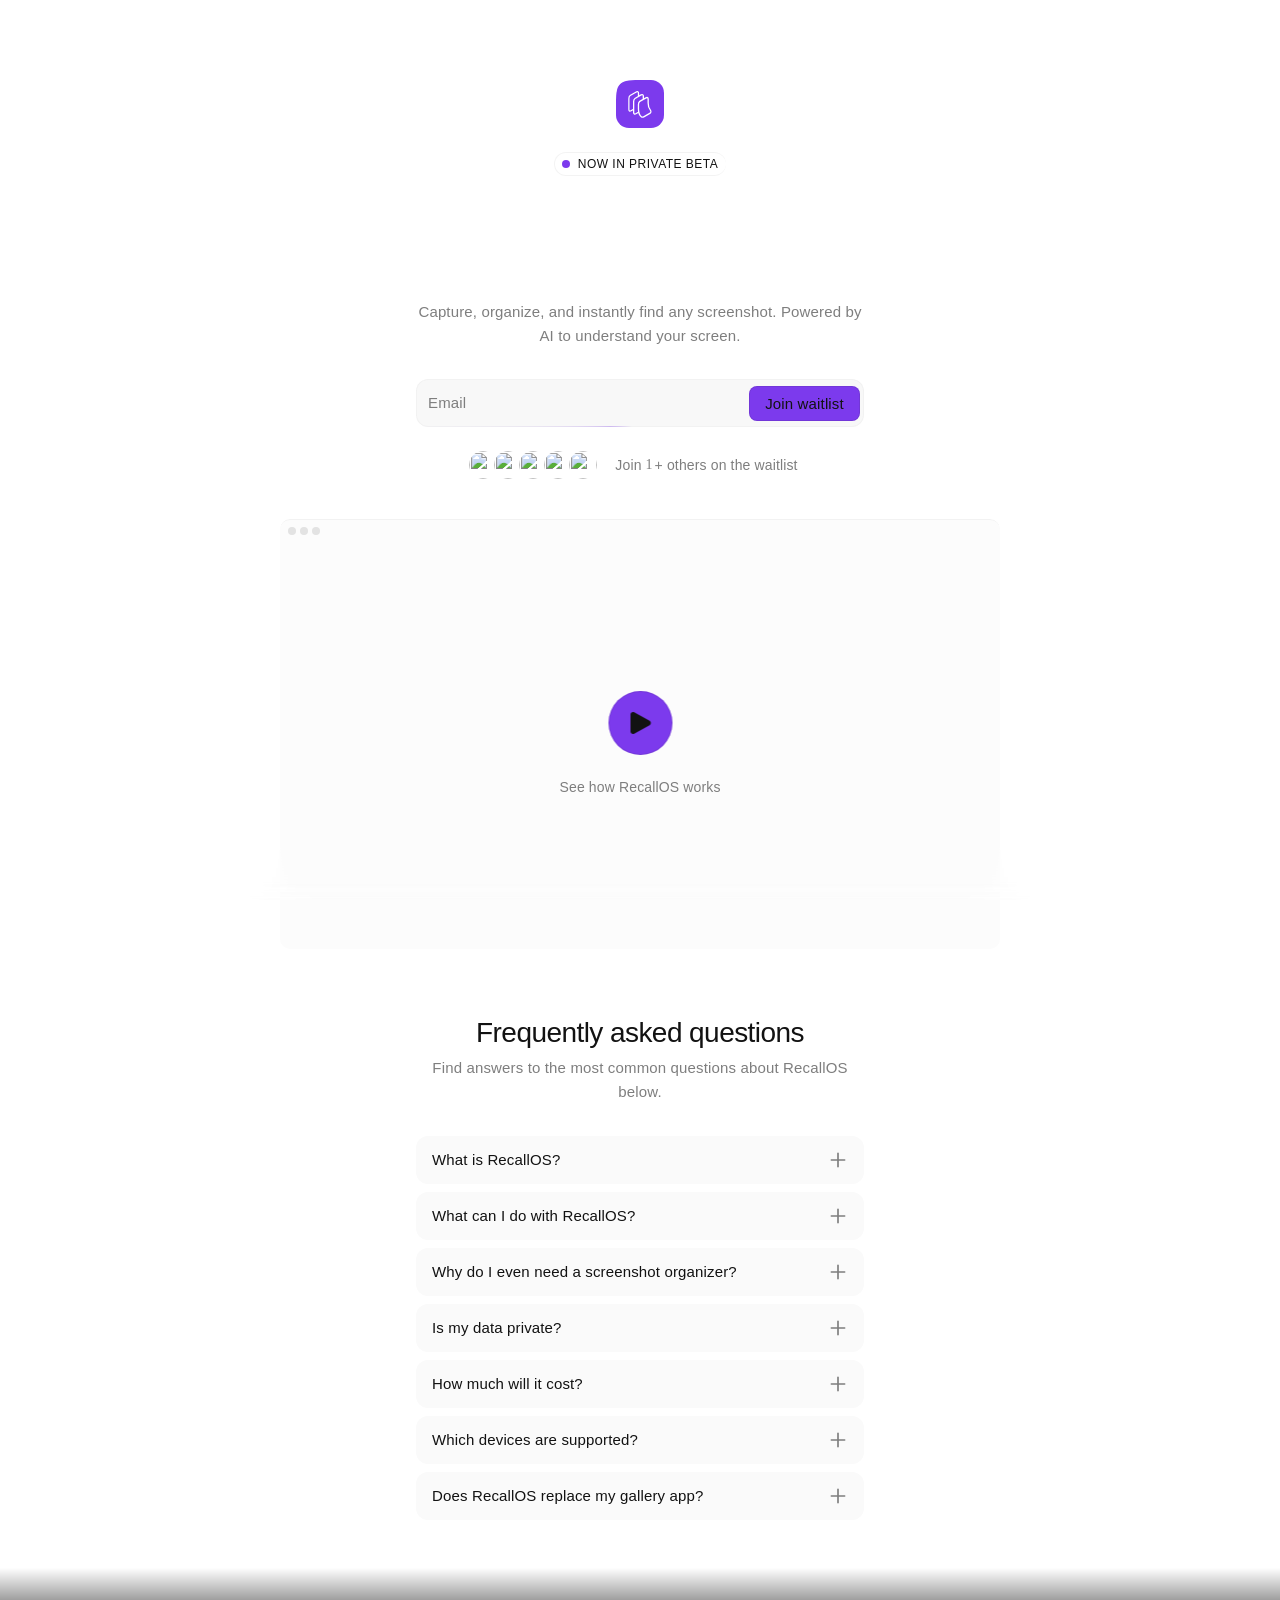
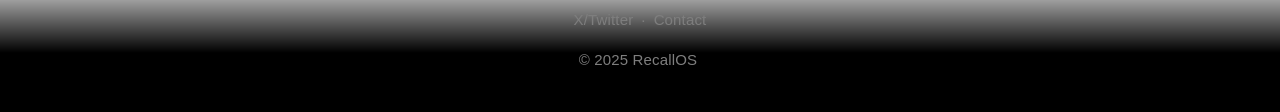
==== commit 3d96bab5: "Remove countdown timer" ====
--- a/assets/recallos.framer.website/index.html
+++ b/assets/recallos.framer.website/index.html
@@ -90,7 +90,7 @@
     
     <!-- End of bodyStart -->
 	
-	<div id="main" data-framer-hydrate-v2="{&quot;routeId&quot;:&quot;augiA20Il&quot;,&quot;localeId&quot;:&quot;default&quot;,&quot;breakpoints&quot;:[{&quot;hash&quot;:&quot;72rtr7&quot;,&quot;mediaQuery&quot;:&quot;(min-width: 1200px)&quot;},{&quot;hash&quot;:&quot;s55epc&quot;,&quot;mediaQuery&quot;:&quot;(min-width: 810px) and (max-width: 1199.98px)&quot;},{&quot;hash&quot;:&quot;1837wwb&quot;,&quot;mediaQuery&quot;:&quot;(max-width: 809.98px)&quot;},{&quot;hash&quot;:&quot;1ct9qvd&quot;,&quot;mediaQuery&quot;:&quot;(min-width: 1200px)&quot;},{&quot;hash&quot;:&quot;edxbdn&quot;,&quot;mediaQuery&quot;:&quot;(min-width: 810px) and (max-width: 1199.98px)&quot;},{&quot;hash&quot;:&quot;1314g3z&quot;,&quot;mediaQuery&quot;:&quot;(max-width: 809.98px)&quot;}]}" data-framer-ssr-released-at="2026-05-08T10:11:54.854Z" data-framer-page-optimized-at="2026-05-08T17:10:27.845Z" data-framer-generated-page><!--$--><style data-framer-html-style>:root body { background: var(--token-8d55b5af-fa52-46ae-86d5-6fffdc241b4a, rgb(255, 255, 255)); }</style><div class="framer-Z60VT framer-1ct9qvd" data-framer-cursor="1xj17em" data-layout-template="true" style="min-height:100vh;width:auto"><style data-framer-html-style>html body { background: var(--token-8d55b5af-fa52-46ae-86d5-6fffdc241b4a, rgb(255, 255, 255)); }</style><div data-framer-root class="framer-YIa2H framer-NXQj9 framer-xUPVu framer-SU3yO framer-27S6m framer-BD8rb framer-72rtr7" data-framer-cursor="1xj17em" style="min-height:100vh;width:auto;display:contents"><div class="framer-1v7c43j" data-framer-name="Container"><main class="framer-1ctf52d" data-framer-appear-id="1ctf52d" data-framer-name="Main" style="opacity:0.001;transform:translateY(10px)"><div class="framer-1fwfngz" data-framer-appear-id="1fwfngz" data-framer-name="Container" style="opacity:0.001;transform:translateY(10px)"><div class="framer-ns37vo"><div class="ssr-variant"><div class="framer-f8udkx-container"><div class="framer-X446R framer-6r6bqx framer-v-6r6bqx" data-framer-name="Default" style="height:100%;width:100%"><div class="framer-v5pz33-container"><!--$--><div style="width:100%;height:100%"><div style="width:100%;height:100%;background:var(--token-2930bc44-c91b-4c30-943e-1add685a6fe2, rgb(223, 255, 26));background-size:cover;border-radius:13px;clip-path:path(&quot;M 1972 0 c 13.19932658214889 0 19.798989873223334 0 23.899494936611667 4.100505063388334 a 14 14 0 0 1 0 0 c 4.100505063388334 4.100505063388335 4.100505063388334 10.700168354462779 4.100505063388334 23.899494936611667 L 2000 1972 c 0 13.19932658214889 0 19.798989873223334 -4.100505063388334 23.899494936611667 a 14 14 0 0 1 -0 0 c -4.100505063388335 4.100505063388334 -10.700168354462779 4.100505063388334 -23.899494936611667 4.100505063388334 L 28 2000 c -13.19932658214889 0 -19.798989873223334 0 -23.899494936611667 -4.100505063388334 a 14 14 0 0 1 -0 -0 c -4.100505063388334 -4.100505063388335 -4.100505063388334 -10.700168354462779 -4.100505063388334 -23.899494936611667 L 0 28 c 0 -13.19932658214889 0 -19.798989873223334 4.100505063388334 -23.899494936611667 a 14 14 0 0 1 0 -0 c 4.100505063388335 -4.100505063388334 10.700168354462779 -4.100505063388334 23.899494936611667 -4.100505063388334 Z&quot;);position:relative"></div></div><!--/$--></div><div data-framer-component-type="SVG" data-framer-name="Vector" parentsize="0" _constraints="[object Object]" rotation="0" shadows class="framer-dwdrnp" aria-hidden="true" style="image-rendering:pixelated;flex-shrink:0;fill:rgba(0,0,0,1);color:rgba(0,0,0,1)"><div class="svgContainer" style="width:100%;height:100%;aspect-ratio:inherit"><svg style="width:100%;height:100%;" viewBox="0 0 36 41"><use href="#svg536149544_935"/></svg></div></div></div></div></div><div class="framer-fd5jtv" data-border="true" data-framer-name="Elements/Chip"><div class="framer-1o12d9i-container"><!--$--><div><div style="position:absolute;inset:0;background-color:var(--token-2930bc44-c91b-4c30-943e-1add685a6fe2, rgb(223, 255, 26));border-radius:10000px"></div></div><!--/$--></div><div class="framer-1q8sq73" data-framer-component-type="RichTextContainer" style="transform:none"><p class="framer-text framer-styles-preset-1n2ud2v" data-styles-preset="L2rTmvzxZ">Now in private beta</p></div></div></div><div class="framer-1i0jxs1" data-framer-name="Container"><div class="framer-1xpinv5" data-framer-name="Container"><div class="ssr-variant hidden-s55epc"><div class="framer-2v2yay" data-framer-component-type="RichTextContainer" style="transform:none"><h1 class="framer-text framer-styles-preset-8qm04" data-styles-preset="ficN0Wu0u" dir="auto"><span style="white-space:nowrap"><span style="display:inline-block;opacity:0.001;transform:translateX(0px) translateY(10px) scale(1) rotate(0deg) skewX(0deg) skewY(0deg)">Y</span><span style="display:inline-block;opacity:0.001;transform:translateX(0px) translateY(10px) scale(1) rotate(0deg) skewX(0deg) skewY(0deg)">o</span><span style="display:inline-block;opacity:0.001;transform:translateX(0px) translateY(10px) scale(1) rotate(0deg) skewX(0deg) skewY(0deg)">u</span><span style="display:inline-block;opacity:0.001;transform:translateX(0px) translateY(10px) scale(1) rotate(0deg) skewX(0deg) skewY(0deg)">r</span></span> <span style="white-space:nowrap"><span style="display:inline-block;opacity:0.001;transform:translateX(0px) translateY(10px) scale(1) rotate(0deg) skewX(0deg) skewY(0deg)">s</span><span style="display:inline-block;opacity:0.001;transform:translateX(0px) translateY(10px) scale(1) rotate(0deg) skewX(0deg) skewY(0deg)">c</span><span style="display:inline-block;opacity:0.001;transform:translateX(0px) translateY(10px) scale(1) rotate(0deg) skewX(0deg) skewY(0deg)">r</span><span style="display:inline-block;opacity:0.001;transform:translateX(0px) translateY(10px) scale(1) rotate(0deg) skewX(0deg) skewY(0deg)">e</span><span style="display:inline-block;opacity:0.001;transform:translateX(0px) translateY(10px) scale(1) rotate(0deg) skewX(0deg) skewY(0deg)">e</span><span style="display:inline-block;opacity:0.001;transform:translateX(0px) translateY(10px) scale(1) rotate(0deg) skewX(0deg) skewY(0deg)">n</span><span style="display:inline-block;opacity:0.001;transform:translateX(0px) translateY(10px) scale(1) rotate(0deg) skewX(0deg) skewY(0deg)">s</span><span style="display:inline-block;opacity:0.001;transform:translateX(0px) translateY(10px) scale(1) rotate(0deg) skewX(0deg) skewY(0deg)">h</span><span style="display:inline-block;opacity:0.001;transform:translateX(0px) translateY(10px) scale(1) rotate(0deg) skewX(0deg) skewY(0deg)">o</span><span style="display:inline-block;opacity:0.001;transform:translateX(0px) translateY(10px) scale(1) rotate(0deg) skewX(0deg) skewY(0deg)">t</span><span style="display:inline-block;opacity:0.001;transform:translateX(0px) translateY(10px) scale(1) rotate(0deg) skewX(0deg) skewY(0deg)">s</span></span> <span style="white-space:nowrap"><span style="display:inline-block;opacity:0.001;transform:translateX(0px) translateY(10px) scale(1) rotate(0deg) skewX(0deg) skewY(0deg)">s</span><span style="display:inline-block;opacity:0.001;transform:translateX(0px) translateY(10px) scale(1) rotate(0deg) skewX(0deg) skewY(0deg)">h</span><span style="display:inline-block;opacity:0.001;transform:translateX(0px) translateY(10px) scale(1) rotate(0deg) skewX(0deg) skewY(0deg)">o</span><span style="display:inline-block;opacity:0.001;transform:translateX(0px) translateY(10px) scale(1) rotate(0deg) skewX(0deg) skewY(0deg)">u</span><span style="display:inline-block;opacity:0.001;transform:translateX(0px) translateY(10px) scale(1) rotate(0deg) skewX(0deg) skewY(0deg)">l</span><span style="display:inline-block;opacity:0.001;transform:translateX(0px) translateY(10px) scale(1) rotate(0deg) skewX(0deg) skewY(0deg)">d</span><span style="display:inline-block;opacity:0.001;transform:translateX(0px) translateY(10px) scale(1) rotate(0deg) skewX(0deg) skewY(0deg)">n</span><span style="display:inline-block;opacity:0.001;transform:translateX(0px) translateY(10px) scale(1) rotate(0deg) skewX(0deg) skewY(0deg)">'</span><span style="display:inline-block;opacity:0.001;transform:translateX(0px) translateY(10px) scale(1) rotate(0deg) skewX(0deg) skewY(0deg)">t</span></span> <span style="white-space:nowrap"><span style="display:inline-block;opacity:0.001;transform:translateX(0px) translateY(10px) scale(1) rotate(0deg) skewX(0deg) skewY(0deg)">b</span><span style="display:inline-block;opacity:0.001;transform:translateX(0px) translateY(10px) scale(1) rotate(0deg) skewX(0deg) skewY(0deg)">e</span></span> <span style="white-space:nowrap"><span style="display:inline-block;opacity:0.001;transform:translateX(0px) translateY(10px) scale(1) rotate(0deg) skewX(0deg) skewY(0deg)">a</span></span> <span style="white-space:nowrap"><span style="display:inline-block;opacity:0.001;transform:translateX(0px) translateY(10px) scale(1) rotate(0deg) skewX(0deg) skewY(0deg)">b</span><span style="display:inline-block;opacity:0.001;transform:translateX(0px) translateY(10px) scale(1) rotate(0deg) skewX(0deg) skewY(0deg)">l</span><span style="display:inline-block;opacity:0.001;transform:translateX(0px) translateY(10px) scale(1) rotate(0deg) skewX(0deg) skewY(0deg)">a</span><span style="display:inline-block;opacity:0.001;transform:translateX(0px) translateY(10px) scale(1) rotate(0deg) skewX(0deg) skewY(0deg)">c</span><span style="display:inline-block;opacity:0.001;transform:translateX(0px) translateY(10px) scale(1) rotate(0deg) skewX(0deg) skewY(0deg)">k</span></span> <span style="white-space:nowrap"><span style="display:inline-block;opacity:0.001;transform:translateX(0px) translateY(10px) scale(1) rotate(0deg) skewX(0deg) skewY(0deg)">h</span><span style="display:inline-block;opacity:0.001;transform:translateX(0px) translateY(10px) scale(1) rotate(0deg) skewX(0deg) skewY(0deg)">o</span><span style="display:inline-block;opacity:0.001;transform:translateX(0px) translateY(10px) scale(1) rotate(0deg) skewX(0deg) skewY(0deg)">l</span><span style="display:inline-block;opacity:0.001;transform:translateX(0px) translateY(10px) scale(1) rotate(0deg) skewX(0deg) skewY(0deg)">e</span></span></h1></div></div><div class="ssr-variant hidden-1837wwb hidden-72rtr7"><div class="framer-2v2yay" data-framer-component-type="RichTextContainer" style="transform:none"><h1 class="framer-text framer-styles-preset-8qm04" data-styles-preset="ficN0Wu0u" dir="auto"><span style="white-space:nowrap"><span style="display:inline-block;opacity:0.001;transform:translateX(0px) translateY(10px) scale(1) rotate(0deg) skewX(0deg) skewY(0deg)">Y</span><span style="display:inline-block;opacity:0.001;transform:translateX(0px) translateY(10px) scale(1) rotate(0deg) skewX(0deg) skewY(0deg)">o</span><span style="display:inline-block;opacity:0.001;transform:translateX(0px) translateY(10px) scale(1) rotate(0deg) skewX(0deg) skewY(0deg)">u</span><span style="display:inline-block;opacity:0.001;transform:translateX(0px) translateY(10px) scale(1) rotate(0deg) skewX(0deg) skewY(0deg)">r</span></span> <span style="white-space:nowrap"><span style="display:inline-block;opacity:0.001;transform:translateX(0px) translateY(10px) scale(1) rotate(0deg) skewX(0deg) skewY(0deg)">s</span><span style="display:inline-block;opacity:0.001;transform:translateX(0px) translateY(10px) scale(1) rotate(0deg) skewX(0deg) skewY(0deg)">c</span><span style="display:inline-block;opacity:0.001;transform:translateX(0px) translateY(10px) scale(1) rotate(0deg) skewX(0deg) skewY(0deg)">r</span><span style="display:inline-block;opacity:0.001;transform:translateX(0px) translateY(10px) scale(1) rotate(0deg) skewX(0deg) skewY(0deg)">e</span><span style="display:inline-block;opacity:0.001;transform:translateX(0px) translateY(10px) scale(1) rotate(0deg) skewX(0deg) skewY(0deg)">e</span><span style="display:inline-block;opacity:0.001;transform:translateX(0px) translateY(10px) scale(1) rotate(0deg) skewX(0deg) skewY(0deg)">n</span><span style="display:inline-block;opacity:0.001;transform:translateX(0px) translateY(10px) scale(1) rotate(0deg) skewX(0deg) skewY(0deg)">s</span><span style="display:inline-block;opacity:0.001;transform:translateX(0px) translateY(10px) scale(1) rotate(0deg) skewX(0deg) skewY(0deg)">h</span><span style="display:inline-block;opacity:0.001;transform:translateX(0px) translateY(10px) scale(1) rotate(0deg) skewX(0deg) skewY(0deg)">o</span><span style="display:inline-block;opacity:0.001;transform:translateX(0px) translateY(10px) scale(1) rotate(0deg) skewX(0deg) skewY(0deg)">t</span><span style="display:inline-block;opacity:0.001;transform:translateX(0px) translateY(10px) scale(1) rotate(0deg) skewX(0deg) skewY(0deg)">s</span></span> <span style="white-space:nowrap"><span style="display:inline-block;opacity:0.001;transform:translateX(0px) translateY(10px) scale(1) rotate(0deg) skewX(0deg) skewY(0deg)">s</span><span style="display:inline-block;opacity:0.001;transform:translateX(0px) translateY(10px) scale(1) rotate(0deg) skewX(0deg) skewY(0deg)">h</span><span style="display:inline-block;opacity:0.001;transform:translateX(0px) translateY(10px) scale(1) rotate(0deg) skewX(0deg) skewY(0deg)">o</span><span style="display:inline-block;opacity:0.001;transform:translateX(0px) translateY(10px) scale(1) rotate(0deg) skewX(0deg) skewY(0deg)">u</span><span style="display:inline-block;opacity:0.001;transform:translateX(0px) translateY(10px) scale(1) rotate(0deg) skewX(0deg) skewY(0deg)">l</span><span style="display:inline-block;opacity:0.001;transform:translateX(0px) translateY(10px) scale(1) rotate(0deg) skewX(0deg) skewY(0deg)">d</span><span style="display:inline-block;opacity:0.001;transform:translateX(0px) translateY(10px) scale(1) rotate(0deg) skewX(0deg) skewY(0deg)">n</span><span style="display:inline-block;opacity:0.001;transform:translateX(0px) translateY(10px) scale(1) rotate(0deg) skewX(0deg) skewY(0deg)">'</span><span style="display:inline-block;opacity:0.001;transform:translateX(0px) translateY(10px) scale(1) rotate(0deg) skewX(0deg) skewY(0deg)">t</span></span> <span style="white-space:nowrap"><span style="display:inline-block;opacity:0.001;transform:translateX(0px) translateY(10px) scale(1) rotate(0deg) skewX(0deg) skewY(0deg)">b</span><span style="display:inline-block;opacity:0.001;transform:translateX(0px) translateY(10px) scale(1) rotate(0deg) skewX(0deg) skewY(0deg)">e</span></span> <span style="white-space:nowrap"><span style="display:inline-block;opacity:0.001;transform:translateX(0px) translateY(10px) scale(1) rotate(0deg) skewX(0deg) skewY(0deg)">a</span></span> <span style="white-space:nowrap"><span style="display:inline-block;opacity:0.001;transform:translateX(0px) translateY(10px) scale(1) rotate(0deg) skewX(0deg) skewY(0deg)">b</span><span style="display:inline-block;opacity:0.001;transform:translateX(0px) translateY(10px) scale(1) rotate(0deg) skewX(0deg) skewY(0deg)">l</span><span style="display:inline-block;opacity:0.001;transform:translateX(0px) translateY(10px) scale(1) rotate(0deg) skewX(0deg) skewY(0deg)">a</span><span style="display:inline-block;opacity:0.001;transform:translateX(0px) translateY(10px) scale(1) rotate(0deg) skewX(0deg) skewY(0deg)">c</span><span style="display:inline-block;opacity:0.001;transform:translateX(0px) translateY(10px) scale(1) rotate(0deg) skewX(0deg) skewY(0deg)">k</span></span> <span style="white-space:nowrap"><span style="display:inline-block;opacity:0.001;transform:translateX(0px) translateY(10px) scale(1) rotate(0deg) skewX(0deg) skewY(0deg)">h</span><span style="display:inline-block;opacity:0.001;transform:translateX(0px) translateY(10px) scale(1) rotate(0deg) skewX(0deg) skewY(0deg)">o</span><span style="display:inline-block;opacity:0.001;transform:translateX(0px) translateY(10px) scale(1) rotate(0deg) skewX(0deg) skewY(0deg)">l</span><span style="display:inline-block;opacity:0.001;transform:translateX(0px) translateY(10px) scale(1) rotate(0deg) skewX(0deg) skewY(0deg)">e</span></span> <span style="white-space:nowrap"></span></h1></div></div><div class="framer-yidxpp" data-framer-component-type="RichTextContainer" style="transform:none"><p class="framer-text framer-styles-preset-esdgco" data-styles-preset="Y1tn3EjJN" style="--framer-text-color:var(--token-ea5c1554-743c-46cf-939d-d8d8b48ee669, rgb(126, 126, 126))">Capture, organize, and instantly find any screenshot. Powered by AI to understand your screen.</p></div></div><form class="framer-1dqavq3"><div class="ssr-variant hidden-1837wwb"><div class="framer-1wdljgm-container"><label class="framer-UIJIU framer-SU3yO framer-27S6m framer-1wi6ias framer-v-1wi6ias" data-framer-name="Default" style="width:100%"><div class="framer-69q2ew-container" style="opacity:0.3"><!--$--><div style="border-radius:12px;height:100%;width:100%;background-image:conic-gradient(from 231.98310871535875deg, var(--token-2930bc44-c91b-4c30-943e-1add685a6fe2, rgb(223, 255, 26)) 0, var(--token-8cb67686-f217-492f-8060-a606f7bf7e10, rgb(242, 242, 242)) 32.5deg, var(--token-8cb67686-f217-492f-8060-a606f7bf7e10, rgb(242, 242, 242)) 327.5deg,var(--token-2930bc44-c91b-4c30-943e-1add685a6fe2, rgb(223, 255, 26)) 360deg)"><div style="position:absolute;inset:1px;background-color:var(--token-6d403de4-48f6-42a3-8d29-1f57676f2a08, rgb(248, 248, 248));border-radius:11px"></div></div><!--/$--></div><div class="framer-1jkgpkx" data-framer-name="Wrapper" style="--border-bottom-width:0px;--border-color:rgba(0, 0, 0, 0);--border-left-width:0px;--border-right-width:0px;--border-style:solid;--border-top-width:0px;background-color:rgba(0, 0, 0, 0);border-bottom-left-radius:0px;border-bottom-right-radius:0px;border-top-left-radius:0px;border-top-right-radius:0px;box-shadow:none"><div class="framer-form-text-input framer-form-input-wrapper framer-wekenn" style="--framer-input-background:var(--token-6d403de4-48f6-42a3-8d29-1f57676f2a08, rgb(248, 248, 248));--framer-input-border-bottom-width:1px;--framer-input-border-color:var(--token-8cb67686-f217-492f-8060-a606f7bf7e10, rgb(242, 242, 242));--framer-input-border-left-width:1px;--framer-input-border-radius-bottom-left:12px;--framer-input-border-radius-bottom-right:12px;--framer-input-border-radius-top-left:12px;--framer-input-border-radius-top-right:12px;--framer-input-border-right-width:1px;--framer-input-border-style:solid;--framer-input-border-top-width:1px;--framer-input-font-color:var(--token-7d78e336-3e6a-4c64-8307-f4b8a2ae60ad, rgb(18, 18, 18));--framer-input-icon-color:rgb(153, 153, 153);--framer-input-placeholder-color:var(--token-ea5c1554-743c-46cf-939d-d8d8b48ee669, rgb(126, 126, 126))"><input type="email" required name="Email" placeholder class="framer-form-input framer-form-input-empty" value></div><div class="framer-dkc47a-container" tabindex="0"><button class="framer-FR48t framer-EXUdu framer-cs5q4q framer-v-cs5q4q" data-border="true" data-framer-name="Default" data-reset="button" tabindex="0" style="--border-bottom-width:1px;--border-color:rgba(33, 33, 33, 0.1);--border-left-width:1px;--border-right-width:1px;--border-style:solid;--border-top-width:1px;background-color:var(--token-2930bc44-c91b-4c30-943e-1add685a6fe2, rgb(223, 255, 26));height:100%;width:100%;border-bottom-left-radius:8px;border-bottom-right-radius:8px;border-top-left-radius:8px;border-top-right-radius:8px;box-shadow:0px 0px 0px 0px var(--token-82a2cf90-4525-4555-9422-6d308b28d743, rgb(203, 232, 26));opacity:1"><div class="framer-p5dt6e" data-framer-component-type="RichTextContainer" style="--framer-link-text-color:rgb(0, 153, 255);--framer-link-text-decoration:underline;transform:none"><p class="framer-text framer-styles-preset-qrq1xs" data-styles-preset="JQ_zexs6C">Join waitlist</p></div></button></div><div class="framer-k10icc" data-framer-component-type="RichTextContainer" style="transform:translateY(-50%)"><p class="framer-text framer-styles-preset-esdgco" data-styles-preset="Y1tn3EjJN">Email</p></div></div></label></div></div><div class="ssr-variant hidden-s55epc hidden-72rtr7"><div class="framer-1wdljgm-container"><label class="framer-UIJIU framer-SU3yO framer-27S6m framer-1wi6ias framer-v-1fpf11j" data-framer-name="Mobile/Default" style="width:100%"><div class="framer-69q2ew-container" style="opacity:0.3"><!--$--><div style="border-radius:12px;height:100%;width:100%;background-image:conic-gradient(from 146.80184514756297deg, var(--token-2930bc44-c91b-4c30-943e-1add685a6fe2, rgb(223, 255, 26)) 0, var(--token-8cb67686-f217-492f-8060-a606f7bf7e10, rgb(242, 242, 242)) 32.5deg, var(--token-8cb67686-f217-492f-8060-a606f7bf7e10, rgb(242, 242, 242)) 327.5deg,var(--token-2930bc44-c91b-4c30-943e-1add685a6fe2, rgb(223, 255, 26)) 360deg)"><div style="position:absolute;inset:1px;background-color:var(--token-6d403de4-48f6-42a3-8d29-1f57676f2a08, rgb(248, 248, 248));border-radius:11px"></div></div><!--/$--></div><div class="framer-1jkgpkx" data-framer-name="Wrapper" data-border="true" style="--border-bottom-width:1px;--border-color:var(--token-8cb67686-f217-492f-8060-a606f7bf7e10, rgb(242, 242, 242));--border-left-width:1px;--border-right-width:1px;--border-style:solid;--border-top-width:1px;background-color:var(--token-6d403de4-48f6-42a3-8d29-1f57676f2a08, rgb(248, 248, 248));border-bottom-left-radius:12px;border-bottom-right-radius:12px;border-top-left-radius:12px;border-top-right-radius:12px;box-shadow:none"><div class="framer-form-text-input framer-form-input-wrapper framer-wekenn" style="--framer-input-background:var(--token-6d403de4-48f6-42a3-8d29-1f57676f2a08, rgb(248, 248, 248));--framer-input-border-color:var(--token-8cb67686-f217-492f-8060-a606f7bf7e10, rgb(242, 242, 242));--framer-input-border-radius-bottom-left:12px;--framer-input-border-radius-bottom-right:12px;--framer-input-border-radius-top-left:12px;--framer-input-border-radius-top-right:12px;--framer-input-border-style:solid;--framer-input-font-color:var(--token-7d78e336-3e6a-4c64-8307-f4b8a2ae60ad, rgb(18, 18, 18));--framer-input-icon-color:rgb(153, 153, 153);--framer-input-placeholder-color:var(--token-ea5c1554-743c-46cf-939d-d8d8b48ee669, rgb(126, 126, 126))"><input type="email" required name="Email" placeholder="Email" class="framer-form-input framer-form-input-empty" value></div><div class="framer-dkc47a-container" tabindex="0"><button class="framer-FR48t framer-EXUdu framer-cs5q4q framer-v-cs5q4q" data-border="true" data-framer-name="Default" data-reset="button" tabindex="0" style="--border-bottom-width:1px;--border-color:rgba(33, 33, 33, 0.1);--border-left-width:1px;--border-right-width:1px;--border-style:solid;--border-top-width:1px;background-color:var(--token-2930bc44-c91b-4c30-943e-1add685a6fe2, rgb(223, 255, 26));height:100%;width:100%;border-bottom-left-radius:8px;border-bottom-right-radius:8px;border-top-left-radius:8px;border-top-right-radius:8px;box-shadow:0px 0px 0px 0px var(--token-82a2cf90-4525-4555-9422-6d308b28d743, rgb(203, 232, 26));opacity:1"><div class="framer-p5dt6e" data-framer-component-type="RichTextContainer" style="--framer-link-text-color:rgb(0, 153, 255);--framer-link-text-decoration:underline;transform:none"><p class="framer-text framer-styles-preset-qrq1xs" data-styles-preset="JQ_zexs6C">Join waitlist</p></div></button></div></div></label></div></div><input type="text" name="website" tabindex="-1" autocomplete="one-time-code" aria-hidden="true" style="position:absolute;transform:scale(0)" data-1p-ignore="true" data-lpignore="true" data-form-type="other" data-bwignore="true" value><input type="text" name="company" tabindex="-1" autocomplete="one-time-code" aria-hidden="true" style="position:absolute;transform:scale(0)" data-1p-ignore="true" data-lpignore="true" data-form-type="other" data-bwignore="true" value><input type="text" name="message" tabindex="-1" autocomplete="one-time-code" aria-hidden="true" style="position:absolute;transform:scale(0)" data-1p-ignore="true" data-lpignore="true" data-form-type="other" data-bwignore="true" value><input type="text" name="subject" tabindex="-1" autocomplete="one-time-code" aria-hidden="true" style="position:absolute;transform:scale(0)" data-1p-ignore="true" data-lpignore="true" data-form-type="other" data-bwignore="true" value><input type="text" name="title" tabindex="-1" autocomplete="one-time-code" aria-hidden="true" style="position:absolute;transform:scale(0)" data-1p-ignore="true" data-lpignore="true" data-form-type="other" data-bwignore="true" value><input type="text" name="description" tabindex="-1" autocomplete="one-time-code" aria-hidden="true" style="position:absolute;transform:scale(0)" data-1p-ignore="true" data-lpignore="true" data-form-type="other" data-bwignore="true" value><input type="text" name="feedback" tabindex="-1" autocomplete="one-time-code" aria-hidden="true" style="position:absolute;transform:scale(0)" data-1p-ignore="true" data-lpignore="true" data-form-type="other" data-bwignore="true" value><input type="text" name="notes" tabindex="-1" autocomplete="one-time-code" aria-hidden="true" style="position:absolute;transform:scale(0)" data-1p-ignore="true" data-lpignore="true" data-form-type="other" data-bwignore="true" value><input type="text" name="details" tabindex="-1" autocomplete="one-time-code" aria-hidden="true" style="position:absolute;transform:scale(0)" data-1p-ignore="true" data-lpignore="true" data-form-type="other" data-bwignore="true" value><input type="text" name="remarks" tabindex="-1" autocomplete="one-time-code" aria-hidden="true" style="position:absolute;transform:scale(0)" data-1p-ignore="true" data-lpignore="true" data-form-type="other" data-bwignore="true" value><input type="text" name="comments" tabindex="-1" autocomplete="one-time-code" aria-hidden="true" style="position:absolute;transform:scale(0)" data-1p-ignore="true" data-lpignore="true" data-form-type="other" data-bwignore="true" value></form></div><div class="framer-um4gvp"><div class="framer-ykrqy" data-framer-name="Images"><div class="framer-2wx1ft" data-framer-name="Helper"><div class="framer-1d7a1uh" data-framer-name="IMG" style="transform:translate(-50%, -50%)"><div style="position:absolute;border-radius:inherit;corner-shape:inherit;top:0;right:0;bottom:0;left:0" data-framer-background-image-wrapper="true"><img decoding="async" width="96" height="96" src="https://framerusercontent.com/images/EE2d0Ht40rNdeHDTiYAFKaM8.png?width=96&amp;height=96" alt style="display:block;width:100%;height:100%;border-radius:inherit;corner-shape:inherit;object-position:center;object-fit:fill"></div></div></div><div class="framer-uentf" data-framer-name="Helper"><div class="framer-1pva6yr" data-framer-name="IMG"><div style="position:absolute;border-radius:inherit;corner-shape:inherit;top:0;right:0;bottom:0;left:0" data-framer-background-image-wrapper="true"><img decoding="async" width="400" height="600" sizes="(min-width: 1200px) 28px, (min-width: 810px) and (max-width: 1199.98px) 28px, (max-width: 809.98px) 28px" srcset="https://framerusercontent.com/images/OLF0UfJVI0ghwGcdEqEzzkMxs.png?width=400&amp;height=600 400w" src="https://framerusercontent.com/images/OLF0UfJVI0ghwGcdEqEzzkMxs.png?width=400&amp;height=600" alt style="display:block;width:100%;height:100%;border-radius:inherit;corner-shape:inherit;object-position:center;object-fit:cover"></div></div></div><div class="framer-jg2osy" data-framer-name="Helper"><div class="framer-11wv4e5" data-framer-name="IMG"><div style="position:absolute;border-radius:inherit;corner-shape:inherit;top:0;right:0;bottom:0;left:0" data-framer-background-image-wrapper="true"><img decoding="async" width="400" height="533" sizes="(min-width: 1200px) 28px, (min-width: 810px) and (max-width: 1199.98px) 28px, (max-width: 809.98px) 28px" srcset="https://framerusercontent.com/images/o5mItux6uRfM69lv41hC2F2aQ14.png?width=400&amp;height=533 400w" src="https://framerusercontent.com/images/o5mItux6uRfM69lv41hC2F2aQ14.png?width=400&amp;height=533" alt style="display:block;width:100%;height:100%;border-radius:inherit;corner-shape:inherit;object-position:center;object-fit:cover"></div></div></div><div class="framer-cy24xt" data-framer-name="Helper"><div class="framer-1kzs3x2" data-framer-name="IMG"><div style="position:absolute;border-radius:inherit;corner-shape:inherit;top:0;right:0;bottom:0;left:0" data-framer-background-image-wrapper="true"><img decoding="async" width="1548" height="1161" sizes="(min-width: 1200px) 28px, (min-width: 810px) and (max-width: 1199.98px) 28px, (max-width: 809.98px) 28px" srcset="https://framerusercontent.com/images/0kN0hIAxzDUerC6CfbeLsjeOZfc.png?scale-down-to=512&amp;width=1548&amp;height=1161 512w,https://framerusercontent.com/images/0kN0hIAxzDUerC6CfbeLsjeOZfc.png?scale-down-to=1024&amp;width=1548&amp;height=1161 1024w,https://framerusercontent.com/images/0kN0hIAxzDUerC6CfbeLsjeOZfc.png?width=1548&amp;height=1161 1548w" src="https://framerusercontent.com/images/0kN0hIAxzDUerC6CfbeLsjeOZfc.png?width=1548&amp;height=1161" alt style="display:block;width:100%;height:100%;border-radius:inherit;corner-shape:inherit;object-position:center;object-fit:cover"></div></div></div><div class="framer-z1rzy3" data-framer-name="Helper"><div class="framer-1ri3il4" data-framer-name="IMG"><div style="position:absolute;border-radius:inherit;corner-shape:inherit;top:0;right:0;bottom:0;left:0" data-framer-background-image-wrapper="true"><img decoding="async" width="1024" height="1024" sizes="(min-width: 1200px) 28px, (min-width: 810px) and (max-width: 1199.98px) 28px, (max-width: 809.98px) 28px" srcset="https://framerusercontent.com/images/cqChKLWqP0ows29uNwTw42aUI.jpg?scale-down-to=512&amp;width=1024&amp;height=1024 512w,https://framerusercontent.com/images/cqChKLWqP0ows29uNwTw42aUI.jpg?width=1024&amp;height=1024 1024w" src="https://framerusercontent.com/images/cqChKLWqP0ows29uNwTw42aUI.jpg?width=1024&amp;height=1024" alt style="display:block;width:100%;height:100%;border-radius:inherit;corner-shape:inherit;object-position:center;object-fit:cover"></div></div></div></div><div class="framer-y8kht0" data-framer-name="Container"><div class="framer-z23vwn" data-framer-name="Text" data-framer-component-type="RichTextContainer" style="transform:none"><p class="framer-text framer-styles-preset-iz4pj2" data-styles-preset="WiJUYpk0q" style="--framer-text-color:var(--token-ea5c1554-743c-46cf-939d-d8d8b48ee669, rgb(126, 126, 126))">Join</p></div><div class="framer-1g3i9qv" data-framer-name="Container"><div class="framer-1gaaj2m-container"><!--$--><span style="font-family:Inter;font-size:14px;color:var(--token-ea5c1554-743c-46cf-939d-d8d8b48ee669, rgb(126, 126, 126));line-height:1.7">1</span><!--/$--></div><div class="framer-ljkdqo" data-framer-name="Text" data-framer-component-type="RichTextContainer" style="transform:none"><p class="framer-text framer-styles-preset-iz4pj2" data-styles-preset="WiJUYpk0q" style="--framer-text-color:var(--token-ea5c1554-743c-46cf-939d-d8d8b48ee669, rgb(126, 126, 126))">+</p></div></div><div class="framer-1soymax" data-framer-name="Text" data-framer-component-type="RichTextContainer" style="transform:none"><p class="framer-text framer-styles-preset-iz4pj2" data-styles-preset="WiJUYpk0q" dir="auto" style="--framer-text-color:var(--token-ea5c1554-743c-46cf-939d-d8d8b48ee669, rgb(126, 126, 126))">others on the waitlist</p></div></div></div><div class="framer-hwutx9"><div class="framer-sbl5sk-container"><!--$--><div style="display:flex;flex-direction:row;flex-wrap:wrap;gap:14px;color:var(--token-7d78e336-3e6a-4c64-8307-f4b8a2ae60ad, rgb(18, 18, 18));text-transform:uppercase;white-space:pre-wrap;user-select:none;font-family:&quot;Inter&quot;, &quot;Inter Placeholder&quot;, sans-serif;font-size:18px;font-style:normal;font-weight:400;letter-spacing:0em;line-height:1em"><div style="display:flex;gap:12px;flex-direction:column;align-items:center;min-width:64px">25<p style="color:var(--token-ea5c1554-743c-46cf-939d-d8d8b48ee669, rgb(126, 126, 126));margin:0;font-family:&quot;Inter&quot;, &quot;Inter Placeholder&quot;, sans-serif;font-size:11px;font-style:normal;font-weight:400;letter-spacing:0em;line-height:1em;text-align:center">days</p></div><div style="display:flex;gap:12px;flex-direction:column;align-items:center;min-width:auto"><span style="color:var(--token-ea5c1554-743c-46cf-939d-d8d8b48ee669, rgb(126, 126, 126));margin:0;display:flex;align-items:center;font-family:&quot;Inter&quot;, &quot;Inter Placeholder&quot;, sans-serif;font-size:11px;font-style:normal;font-weight:400;letter-spacing:0em;line-height:1em;text-align:center">:</span></div><div style="display:flex;gap:12px;flex-direction:column;align-items:center;min-width:64px">6<p style="color:var(--token-ea5c1554-743c-46cf-939d-d8d8b48ee669, rgb(126, 126, 126));margin:0;font-family:&quot;Inter&quot;, &quot;Inter Placeholder&quot;, sans-serif;font-size:11px;font-style:normal;font-weight:400;letter-spacing:0em;line-height:1em;text-align:center">hours</p></div><div style="display:flex;gap:12px;flex-direction:column;align-items:center;min-width:auto"><span style="color:var(--token-ea5c1554-743c-46cf-939d-d8d8b48ee669, rgb(126, 126, 126));margin:0;display:flex;align-items:center;font-family:&quot;Inter&quot;, &quot;Inter Placeholder&quot;, sans-serif;font-size:11px;font-style:normal;font-weight:400;letter-spacing:0em;line-height:1em;text-align:center">:</span></div><div style="display:flex;gap:12px;flex-direction:column;align-items:center;min-width:64px">49<p style="color:var(--token-ea5c1554-743c-46cf-939d-d8d8b48ee669, rgb(126, 126, 126));margin:0;font-family:&quot;Inter&quot;, &quot;Inter Placeholder&quot;, sans-serif;font-size:11px;font-style:normal;font-weight:400;letter-spacing:0em;line-height:1em;text-align:center">minutes</p></div><div style="display:flex;gap:12px;flex-direction:column;align-items:center;min-width:auto"><span style="color:var(--token-ea5c1554-743c-46cf-939d-d8d8b48ee669, rgb(126, 126, 126));margin:0;display:flex;align-items:center;font-family:&quot;Inter&quot;, &quot;Inter Placeholder&quot;, sans-serif;font-size:11px;font-style:normal;font-weight:400;letter-spacing:0em;line-height:1em;text-align:center">:</span></div><div style="display:flex;gap:12px;flex-direction:column;align-items:center;min-width:64px">32<p style="color:var(--token-ea5c1554-743c-46cf-939d-d8d8b48ee669, rgb(126, 126, 126));margin:0;font-family:&quot;Inter&quot;, &quot;Inter Placeholder&quot;, sans-serif;font-size:11px;font-style:normal;font-weight:400;letter-spacing:0em;line-height:1em;text-align:center">seconds</p></div></div><!--/$--></div></div></div><div class="ssr-variant hidden-1837wwb"><div class="framer-v80dzt-container" data-framer-appear-id="v80dzt" id="v80dzt" style="opacity:0.001;transform:translateY(10px)"><div class="framer-eQhjL framer-27S6m framer-upk1un framer-v-upk1un" data-border="true" data-framer-name="Default" data-highlight="true" tabindex="0" style="--border-bottom-width:0px;--border-color:var(--token-8cb67686-f217-492f-8060-a606f7bf7e10, rgb(242, 242, 242));--border-left-width:0px;--border-right-width:0px;--border-style:solid;--border-top-width:1px;background-color:var(--token-988de1d5-3158-4128-9c56-a3763d16e6cd, rgb(252, 252, 252));max-width:100%;width:100%;border-bottom-left-radius:10px;border-bottom-right-radius:10px;border-top-left-radius:10px;border-top-right-radius:10px"><div class="framer-3uqrg" data-framer-name="Controls"><div class="framer-xrvf87" data-framer-name="Control" style="background-color:var(--token-1b504b81-56ba-41e6-8b39-97a45c27a29b, rgb(227, 227, 227));border-bottom-left-radius:9.54px;border-bottom-right-radius:9.54px;border-top-left-radius:9.54px;border-top-right-radius:9.54px"></div><div class="framer-1ohvaf4" data-framer-name="Control" style="background-color:var(--token-1b504b81-56ba-41e6-8b39-97a45c27a29b, rgb(227, 227, 227));border-bottom-left-radius:9.54px;border-bottom-right-radius:9.54px;border-top-left-radius:9.54px;border-top-right-radius:9.54px"></div><div class="framer-ur99r2" data-framer-name="Control" style="background-color:var(--token-1b504b81-56ba-41e6-8b39-97a45c27a29b, rgb(227, 227, 227));border-bottom-left-radius:9.54px;border-bottom-right-radius:9.54px;border-top-left-radius:9.54px;border-top-right-radius:9.54px"></div></div><div class="framer-2nfhu6"><div class="framer-t3nm6w-container" style="opacity:0.4"><!--$--><!--/$--></div><div class="framer-17g6g4j" data-framer-name="Play" style="transform:translate(-50%, -50%)"><div class="framer-17k4dd3-container" tabindex="0"><div class="framer-LBxZR framer-1vpix6r framer-v-1vpix6r" data-border="true" data-framer-name="Variant 1" data-highlight="true" tabindex="0" style="--border-bottom-width:1px;--border-color:rgba(33, 33, 33, 0.1);--border-left-width:1px;--border-right-width:1px;--border-style:solid;--border-top-width:1px;height:100%;width:100%;border-bottom-left-radius:48px;border-bottom-right-radius:48px;border-top-left-radius:48px;border-top-right-radius:48px"><div class="framer-j4f98b-container"><!--$--><div><div style="position:absolute;inset:0;background-color:var(--token-2930bc44-c91b-4c30-943e-1add685a6fe2, rgb(223, 255, 26));border-radius:10000px"></div></div><!--/$--></div><div data-framer-component-type="SVG" data-framer-name="graphic" parentsize="0" _constraints="[object Object]" rotation="0" shadows class="framer-1o59h0j" aria-hidden="true" style="image-rendering:pixelated;flex-shrink:0"><div class="svgContainer" style="width:100%;height:100%;aspect-ratio:inherit"><svg style="width:100%;height:100%;"><use href="#svg12397223706"/></svg></div></div></div></div><div class="framer-1nmjl9g" data-framer-component-type="RichTextContainer" style="--framer-link-text-color:rgb(0, 153, 255);--framer-link-text-decoration:underline;transform:none"><p class="framer-text framer-styles-preset-iz4pj2" data-styles-preset="WiJUYpk0q" dir="auto">See how RecallOS works</p></div></div></div></div></div></div><div class="ssr-variant hidden-s55epc hidden-72rtr7"><div class="framer-v80dzt-container" data-framer-appear-id="v80dzt" id="v80dzt" style="opacity:0.001;transform:translateY(10px)"><div class="framer-eQhjL framer-27S6m framer-upk1un framer-v-upk1un" data-border="true" data-framer-name="Default" data-highlight="true" tabindex="0" style="--border-bottom-width:0px;--border-color:var(--token-8cb67686-f217-492f-8060-a606f7bf7e10, rgb(242, 242, 242));--border-left-width:0px;--border-right-width:0px;--border-style:solid;--border-top-width:1px;background-color:var(--token-988de1d5-3158-4128-9c56-a3763d16e6cd, rgb(252, 252, 252));height:100%;max-width:100%;width:100%;border-bottom-left-radius:10px;border-bottom-right-radius:10px;border-top-left-radius:10px;border-top-right-radius:10px"><div class="framer-3uqrg" data-framer-name="Controls"><div class="framer-xrvf87" data-framer-name="Control" style="background-color:var(--token-1b504b81-56ba-41e6-8b39-97a45c27a29b, rgb(227, 227, 227));border-bottom-left-radius:9.54px;border-bottom-right-radius:9.54px;border-top-left-radius:9.54px;border-top-right-radius:9.54px"></div><div class="framer-1ohvaf4" data-framer-name="Control" style="background-color:var(--token-1b504b81-56ba-41e6-8b39-97a45c27a29b, rgb(227, 227, 227));border-bottom-left-radius:9.54px;border-bottom-right-radius:9.54px;border-top-left-radius:9.54px;border-top-right-radius:9.54px"></div><div class="framer-ur99r2" data-framer-name="Control" style="background-color:var(--token-1b504b81-56ba-41e6-8b39-97a45c27a29b, rgb(227, 227, 227));border-bottom-left-radius:9.54px;border-bottom-right-radius:9.54px;border-top-left-radius:9.54px;border-top-right-radius:9.54px"></div></div><div class="framer-2nfhu6"><div class="framer-t3nm6w-container" style="opacity:0.4"><!--$--><!--/$--></div><div class="framer-17g6g4j" data-framer-name="Play" style="transform:translate(-50%, -50%)"><div class="framer-17k4dd3-container" tabindex="0"><div class="framer-LBxZR framer-1vpix6r framer-v-1vpix6r" data-border="true" data-framer-name="Variant 1" data-highlight="true" tabindex="0" style="--border-bottom-width:1px;--border-color:rgba(33, 33, 33, 0.1);--border-left-width:1px;--border-right-width:1px;--border-style:solid;--border-top-width:1px;height:100%;width:100%;border-bottom-left-radius:48px;border-bottom-right-radius:48px;border-top-left-radius:48px;border-top-right-radius:48px"><div class="framer-j4f98b-container"><!--$--><div><div style="position:absolute;inset:0;background-color:var(--token-2930bc44-c91b-4c30-943e-1add685a6fe2, rgb(223, 255, 26));border-radius:10000px"></div></div><!--/$--></div><div data-framer-component-type="SVG" data-framer-name="graphic" parentsize="0" _constraints="[object Object]" rotation="0" shadows class="framer-1o59h0j" aria-hidden="true" style="image-rendering:pixelated;flex-shrink:0"><div class="svgContainer" style="width:100%;height:100%;aspect-ratio:inherit"><svg style="width:100%;height:100%;"><use href="#svg12397223706"/></svg></div></div></div></div><div class="framer-1nmjl9g" data-framer-component-type="RichTextContainer" style="--framer-link-text-color:rgb(0, 153, 255);--framer-link-text-decoration:underline;transform:none"><p class="framer-text framer-styles-preset-iz4pj2" data-styles-preset="WiJUYpk0q" dir="auto">See how RecallOS works</p></div></div></div></div></div></div><div class="framer-1wp95se" data-framer-appear-id="1wp95se" data-framer-name="FAQ" style="opacity:0.001;transform:translateY(10px)"><div class="framer-1q4e4te" data-framer-name="Text Container"><div class="framer-1aiwvu3" data-framer-component-type="RichTextContainer" style="transform:none"><h2 class="framer-text framer-styles-preset-b77txg" data-styles-preset="t1CSIo4rM">Frequently asked questions</h2></div><div class="framer-1sl5pv1" data-framer-component-type="RichTextContainer" style="transform:none"><p class="framer-text framer-styles-preset-esdgco" data-styles-preset="Y1tn3EjJN" style="--framer-text-color:var(--token-ea5c1554-743c-46cf-939d-d8d8b48ee669, rgb(126, 126, 126))">Find answers to the most common questions about RecallOS below.</p></div></div><div class="ssr-variant"><div class="framer-1kk2q19-container" data-framer-name="FAQs" name="FAQs"><div name="FAQs" class="framer-5ZlZw framer-1aieqti framer-v-1aieqti" data-framer-name="Default" style="width:100%"><div class="framer-oyj6l-container"><div class="framer-UDupH framer-SU3yO framer-1q0beqz framer-v-1q0beqz" data-framer-name="Closed" data-highlight="true" tabindex="0" style="background-color:var(--token-b73c7d98-2d78-4185-8173-d1dde2812d70, rgb(242, 242, 242));width:100%;border-bottom-left-radius:12px;border-bottom-right-radius:12px;border-top-left-radius:12px;border-top-right-radius:12px;box-shadow:inset 0px 1px 0px 0px var(--token-6674d883-57be-4d94-af2f-0fe1739c44ff, rgba(23, 23, 23, 0))"><div class="framer-1bu1aw"><div class="framer-yi67c9" data-framer-name="Title" data-framer-component-type="RichTextContainer" style="--extracted-r6o4lv:var(--token-7d78e336-3e6a-4c64-8307-f4b8a2ae60ad, rgb(18, 18, 18));--framer-link-text-color:rgb(0, 153, 255);--framer-link-text-decoration:underline;transform:none"><p class="framer-text framer-styles-preset-esdgco" data-styles-preset="Y1tn3EjJN" style="--framer-text-alignment:left;--framer-text-color:var(--extracted-r6o4lv, var(--token-7d78e336-3e6a-4c64-8307-f4b8a2ae60ad, rgb(18, 18, 18)))">What is RecallOS?</p></div><div class="framer-nofy9l" data-framer-name="Close"><div class="framer-1wdjyal" data-framer-name="container" style="transform:none"><div data-framer-component-type="SVG" data-framer-name="graphic" parentsize="0" _constraints="[object Object]" rotation="0" shadows class="framer-33dp0h" aria-hidden="true" style="image-rendering:pixelated;flex-shrink:0"><div class="svgContainer" style="width:100%;height:100%;aspect-ratio:inherit"><svg style="width:100%;height:100%;"><use href="#svg12486686241"/></svg></div></div></div></div></div><div class="framer-8lcpt6" data-framer-name="Content" data-framer-component-type="RichTextContainer" style="--extracted-r6o4lv:var(--token-ea5c1554-743c-46cf-939d-d8d8b48ee669, rgb(126, 126, 126));--framer-link-text-color:rgb(0, 153, 255);--framer-link-text-decoration:underline;filter:blur(5px);-webkit-filter:blur(5px);opacity:0;transform:none"><p class="framer-text framer-styles-preset-esdgco" data-styles-preset="Y1tn3EjJN" style="--framer-text-alignment:left;--framer-text-color:var(--extracted-r6o4lv, var(--token-ea5c1554-743c-46cf-939d-d8d8b48ee669, rgb(126, 126, 126)))">RecallOS is an app built to organize the thousands of screenshots sitting in your phone. Instead of endlessly scrolling through random saves, you can instantly search, group, revisit, and clean up your screenshot library.</p></div></div></div><div class="framer-3yr63r-container"><div class="framer-UDupH framer-SU3yO framer-1q0beqz framer-v-1q0beqz" data-framer-name="Closed" data-highlight="true" tabindex="0" style="background-color:var(--token-b73c7d98-2d78-4185-8173-d1dde2812d70, rgb(242, 242, 242));width:100%;border-bottom-left-radius:12px;border-bottom-right-radius:12px;border-top-left-radius:12px;border-top-right-radius:12px;box-shadow:inset 0px 1px 0px 0px var(--token-6674d883-57be-4d94-af2f-0fe1739c44ff, rgba(23, 23, 23, 0))"><div class="framer-1bu1aw"><div class="framer-yi67c9" data-framer-name="Title" data-framer-component-type="RichTextContainer" style="--extracted-r6o4lv:var(--token-7d78e336-3e6a-4c64-8307-f4b8a2ae60ad, rgb(18, 18, 18));--framer-link-text-color:rgb(0, 153, 255);--framer-link-text-decoration:underline;transform:none"><p class="framer-text framer-styles-preset-esdgco" data-styles-preset="Y1tn3EjJN" style="--framer-text-alignment:left;--framer-text-color:var(--extracted-r6o4lv, var(--token-7d78e336-3e6a-4c64-8307-f4b8a2ae60ad, rgb(18, 18, 18)))">What can I do with RecallOS?</p></div><div class="framer-nofy9l" data-framer-name="Close"><div class="framer-1wdjyal" data-framer-name="container" style="transform:none"><div data-framer-component-type="SVG" data-framer-name="graphic" parentsize="0" _constraints="[object Object]" rotation="0" shadows class="framer-33dp0h" aria-hidden="true" style="image-rendering:pixelated;flex-shrink:0"><div class="svgContainer" style="width:100%;height:100%;aspect-ratio:inherit"><svg style="width:100%;height:100%;"><use href="#svg12486686241"/></svg></div></div></div></div></div><div class="framer-8lcpt6" data-framer-name="Content" data-framer-component-type="RichTextContainer" style="--extracted-r6o4lv:var(--token-ea5c1554-743c-46cf-939d-d8d8b48ee669, rgb(126, 126, 126));--framer-link-text-color:rgb(0, 153, 255);--framer-link-text-decoration:underline;filter:blur(5px);-webkit-filter:blur(5px);opacity:0;transform:none"><p class="framer-text framer-styles-preset-esdgco" data-styles-preset="Y1tn3EjJN" style="--framer-text-alignment:left;--framer-text-color:var(--extracted-r6o4lv, var(--token-ea5c1554-743c-46cf-939d-d8d8b48ee669, rgb(126, 126, 126)))">Automatically categorizes screenshots using AI. Creates smart collections called Stacks. Search screenshots naturally. Add notes, tasks, and reminders. Instantly open links, add events to calendar, save tasks, create reminders and more. Share screenshot collections with friends.</p></div></div></div><div class="framer-12rbwle-container"><div class="framer-UDupH framer-SU3yO framer-1q0beqz framer-v-1q0beqz" data-framer-name="Closed" data-highlight="true" tabindex="0" style="background-color:var(--token-b73c7d98-2d78-4185-8173-d1dde2812d70, rgb(242, 242, 242));width:100%;border-bottom-left-radius:12px;border-bottom-right-radius:12px;border-top-left-radius:12px;border-top-right-radius:12px;box-shadow:inset 0px 1px 0px 0px var(--token-6674d883-57be-4d94-af2f-0fe1739c44ff, rgba(23, 23, 23, 0))"><div class="framer-1bu1aw"><div class="framer-yi67c9" data-framer-name="Title" data-framer-component-type="RichTextContainer" style="--extracted-r6o4lv:var(--token-7d78e336-3e6a-4c64-8307-f4b8a2ae60ad, rgb(18, 18, 18));--framer-link-text-color:rgb(0, 153, 255);--framer-link-text-decoration:underline;transform:none"><p class="framer-text framer-styles-preset-esdgco" data-styles-preset="Y1tn3EjJN" style="--framer-text-alignment:left;--framer-text-color:var(--extracted-r6o4lv, var(--token-7d78e336-3e6a-4c64-8307-f4b8a2ae60ad, rgb(18, 18, 18)))">Why do I even need a screenshot organizer?</p></div><div class="framer-nofy9l" data-framer-name="Close"><div class="framer-1wdjyal" data-framer-name="container" style="transform:none"><div data-framer-component-type="SVG" data-framer-name="graphic" parentsize="0" _constraints="[object Object]" rotation="0" shadows class="framer-33dp0h" aria-hidden="true" style="image-rendering:pixelated;flex-shrink:0"><div class="svgContainer" style="width:100%;height:100%;aspect-ratio:inherit"><svg style="width:100%;height:100%;"><use href="#svg12486686241"/></svg></div></div></div></div></div><div class="framer-8lcpt6" data-framer-name="Content" data-framer-component-type="RichTextContainer" style="--extracted-r6o4lv:var(--token-ea5c1554-743c-46cf-939d-d8d8b48ee669, rgb(126, 126, 126));--framer-link-text-color:rgb(0, 153, 255);--framer-link-text-decoration:underline;filter:blur(5px);-webkit-filter:blur(5px);opacity:0;transform:none"><p class="framer-text framer-styles-preset-esdgco" data-styles-preset="Y1tn3EjJN" style="--framer-text-alignment:left;--framer-text-color:var(--extracted-r6o4lv, var(--token-ea5c1554-743c-46cf-939d-d8d8b48ee669, rgb(126, 126, 126)))">Because screenshots have quietly become our second brain. We save notes, recipes, tweets, memes, payments, OTPs, products, travel plans, gym routines, inspiration, important information for later, and then never find them again. RecallOS fixes that.</p></div></div></div><div class="framer-wv180w-container"><div class="framer-UDupH framer-SU3yO framer-1q0beqz framer-v-1q0beqz" data-framer-name="Closed" data-highlight="true" tabindex="0" style="background-color:var(--token-b73c7d98-2d78-4185-8173-d1dde2812d70, rgb(242, 242, 242));width:100%;border-bottom-left-radius:12px;border-bottom-right-radius:12px;border-top-left-radius:12px;border-top-right-radius:12px;box-shadow:inset 0px 1px 0px 0px var(--token-6674d883-57be-4d94-af2f-0fe1739c44ff, rgba(23, 23, 23, 0))"><div class="framer-1bu1aw"><div class="framer-yi67c9" data-framer-name="Title" data-framer-component-type="RichTextContainer" style="--extracted-r6o4lv:var(--token-7d78e336-3e6a-4c64-8307-f4b8a2ae60ad, rgb(18, 18, 18));--framer-link-text-color:rgb(0, 153, 255);--framer-link-text-decoration:underline;transform:none"><p class="framer-text framer-styles-preset-esdgco" data-styles-preset="Y1tn3EjJN" style="--framer-text-alignment:left;--framer-text-color:var(--extracted-r6o4lv, var(--token-7d78e336-3e6a-4c64-8307-f4b8a2ae60ad, rgb(18, 18, 18)))">Is my data private?</p></div><div class="framer-nofy9l" data-framer-name="Close"><div class="framer-1wdjyal" data-framer-name="container" style="transform:none"><div data-framer-component-type="SVG" data-framer-name="graphic" parentsize="0" _constraints="[object Object]" rotation="0" shadows class="framer-33dp0h" aria-hidden="true" style="image-rendering:pixelated;flex-shrink:0"><div class="svgContainer" style="width:100%;height:100%;aspect-ratio:inherit"><svg style="width:100%;height:100%;"><use href="#svg12486686241"/></svg></div></div></div></div></div><div class="framer-8lcpt6" data-framer-name="Content" data-framer-component-type="RichTextContainer" style="--extracted-r6o4lv:var(--token-ea5c1554-743c-46cf-939d-d8d8b48ee669, rgb(126, 126, 126));--framer-link-text-color:rgb(0, 153, 255);--framer-link-text-decoration:underline;filter:blur(5px);-webkit-filter:blur(5px);opacity:0;transform:none"><p class="framer-text framer-styles-preset-esdgco" data-styles-preset="Y1tn3EjJN" style="--framer-text-alignment:left;--framer-text-color:var(--extracted-r6o4lv, var(--token-ea5c1554-743c-46cf-939d-d8d8b48ee669, rgb(126, 126, 126)))">Yes. Privacy is a core focus of RecallOS. OCR and vision models run entirely on-device. Cloud sync is opt-in and only for content you explicitly share. Your screenshots stay on your phone unless you choose otherwise.</p></div></div></div><div class="framer-7jzeqn-container"><div class="framer-UDupH framer-SU3yO framer-1q0beqz framer-v-1q0beqz" data-framer-name="Closed" data-highlight="true" tabindex="0" style="background-color:var(--token-b73c7d98-2d78-4185-8173-d1dde2812d70, rgb(242, 242, 242));width:100%;border-bottom-left-radius:12px;border-bottom-right-radius:12px;border-top-left-radius:12px;border-top-right-radius:12px;box-shadow:inset 0px 1px 0px 0px var(--token-6674d883-57be-4d94-af2f-0fe1739c44ff, rgba(23, 23, 23, 0))"><div class="framer-1bu1aw"><div class="framer-yi67c9" data-framer-name="Title" data-framer-component-type="RichTextContainer" style="--extracted-r6o4lv:var(--token-7d78e336-3e6a-4c64-8307-f4b8a2ae60ad, rgb(18, 18, 18));--framer-link-text-color:rgb(0, 153, 255);--framer-link-text-decoration:underline;transform:none"><p class="framer-text framer-styles-preset-esdgco" data-styles-preset="Y1tn3EjJN" style="--framer-text-alignment:left;--framer-text-color:var(--extracted-r6o4lv, var(--token-7d78e336-3e6a-4c64-8307-f4b8a2ae60ad, rgb(18, 18, 18)))">How much will it cost?</p></div><div class="framer-nofy9l" data-framer-name="Close"><div class="framer-1wdjyal" data-framer-name="container" style="transform:none"><div data-framer-component-type="SVG" data-framer-name="graphic" parentsize="0" _constraints="[object Object]" rotation="0" shadows class="framer-33dp0h" aria-hidden="true" style="image-rendering:pixelated;flex-shrink:0"><div class="svgContainer" style="width:100%;height:100%;aspect-ratio:inherit"><svg style="width:100%;height:100%;"><use href="#svg12486686241"/></svg></div></div></div></div></div><div class="framer-8lcpt6" data-framer-name="Content" data-framer-component-type="RichTextContainer" style="--extracted-r6o4lv:var(--token-ea5c1554-743c-46cf-939d-d8d8b48ee669, rgb(126, 126, 126));--framer-link-text-color:rgb(0, 153, 255);--framer-link-text-decoration:underline;filter:blur(5px);-webkit-filter:blur(5px);opacity:0;transform:none"><p class="framer-text framer-styles-preset-esdgco" data-styles-preset="Y1tn3EjJN" style="--framer-text-alignment:left;--framer-text-color:var(--extracted-r6o4lv, var(--token-ea5c1554-743c-46cf-939d-d8d8b48ee669, rgb(126, 126, 126)))">Free tier with full functionality. Paid plans for advanced features like cloud sync, create stacks (sharable links), and better AI suggestions.</p></div></div></div><div class="framer-f7fjqr-container"><div class="framer-UDupH framer-SU3yO framer-1q0beqz framer-v-1q0beqz" data-framer-name="Closed" data-highlight="true" tabindex="0" style="background-color:var(--token-b73c7d98-2d78-4185-8173-d1dde2812d70, rgb(242, 242, 242));width:100%;border-bottom-left-radius:12px;border-bottom-right-radius:12px;border-top-left-radius:12px;border-top-right-radius:12px;box-shadow:inset 0px 1px 0px 0px var(--token-6674d883-57be-4d94-af2f-0fe1739c44ff, rgba(23, 23, 23, 0))"><div class="framer-1bu1aw"><div class="framer-yi67c9" data-framer-name="Title" data-framer-component-type="RichTextContainer" style="--extracted-r6o4lv:var(--token-7d78e336-3e6a-4c64-8307-f4b8a2ae60ad, rgb(18, 18, 18));--framer-link-text-color:rgb(0, 153, 255);--framer-link-text-decoration:underline;transform:none"><p class="framer-text framer-styles-preset-esdgco" data-styles-preset="Y1tn3EjJN" style="--framer-text-alignment:left;--framer-text-color:var(--extracted-r6o4lv, var(--token-7d78e336-3e6a-4c64-8307-f4b8a2ae60ad, rgb(18, 18, 18)))">Which devices are supported?</p></div><div class="framer-nofy9l" data-framer-name="Close"><div class="framer-1wdjyal" data-framer-name="container" style="transform:none"><div data-framer-component-type="SVG" data-framer-name="graphic" parentsize="0" _constraints="[object Object]" rotation="0" shadows class="framer-33dp0h" aria-hidden="true" style="image-rendering:pixelated;flex-shrink:0"><div class="svgContainer" style="width:100%;height:100%;aspect-ratio:inherit"><svg style="width:100%;height:100%;"><use href="#svg12486686241"/></svg></div></div></div></div></div><div class="framer-8lcpt6" data-framer-name="Content" data-framer-component-type="RichTextContainer" style="--extracted-r6o4lv:var(--token-ea5c1554-743c-46cf-939d-d8d8b48ee669, rgb(126, 126, 126));--framer-link-text-color:rgb(0, 153, 255);--framer-link-text-decoration:underline;filter:blur(5px);-webkit-filter:blur(5px);opacity:0;transform:none"><p class="framer-text framer-styles-preset-esdgco" data-styles-preset="Y1tn3EjJN" style="--framer-text-alignment:left;--framer-text-color:var(--extracted-r6o4lv, var(--token-ea5c1554-743c-46cf-939d-d8d8b48ee669, rgb(126, 126, 126)))">RecallOS is currently being built for Android first, with more platforms planned later.</p></div></div></div><div class="framer-9mwctg-container"><div class="framer-UDupH framer-SU3yO framer-1q0beqz framer-v-1q0beqz" data-framer-name="Closed" data-highlight="true" tabindex="0" style="background-color:var(--token-b73c7d98-2d78-4185-8173-d1dde2812d70, rgb(242, 242, 242));width:100%;border-bottom-left-radius:12px;border-bottom-right-radius:12px;border-top-left-radius:12px;border-top-right-radius:12px;box-shadow:inset 0px 1px 0px 0px var(--token-6674d883-57be-4d94-af2f-0fe1739c44ff, rgba(23, 23, 23, 0))"><div class="framer-1bu1aw"><div class="framer-yi67c9" data-framer-name="Title" data-framer-component-type="RichTextContainer" style="--extracted-r6o4lv:var(--token-7d78e336-3e6a-4c64-8307-f4b8a2ae60ad, rgb(18, 18, 18));--framer-link-text-color:rgb(0, 153, 255);--framer-link-text-decoration:underline;transform:none"><p class="framer-text framer-styles-preset-esdgco" data-styles-preset="Y1tn3EjJN" style="--framer-text-alignment:left;--framer-text-color:var(--extracted-r6o4lv, var(--token-7d78e336-3e6a-4c64-8307-f4b8a2ae60ad, rgb(18, 18, 18)))">Does RecallOS replace my gallery app?</p></div><div class="framer-nofy9l" data-framer-name="Close"><div class="framer-1wdjyal" data-framer-name="container" style="transform:none"><div data-framer-component-type="SVG" data-framer-name="graphic" parentsize="0" _constraints="[object Object]" rotation="0" shadows class="framer-33dp0h" aria-hidden="true" style="image-rendering:pixelated;flex-shrink:0"><div class="svgContainer" style="width:100%;height:100%;aspect-ratio:inherit"><svg style="width:100%;height:100%;"><use href="#svg12486686241"/></svg></div></div></div></div></div><div class="framer-8lcpt6" data-framer-name="Content" data-framer-component-type="RichTextContainer" style="--extracted-r6o4lv:var(--token-ea5c1554-743c-46cf-939d-d8d8b48ee669, rgb(126, 126, 126));--framer-link-text-color:rgb(0, 153, 255);--framer-link-text-decoration:underline;filter:blur(5px);-webkit-filter:blur(5px);opacity:0;transform:none"><p class="framer-text framer-styles-preset-esdgco" data-styles-preset="Y1tn3EjJN" style="--framer-text-alignment:left;--framer-text-color:var(--extracted-r6o4lv, var(--token-ea5c1554-743c-46cf-939d-d8d8b48ee669, rgb(126, 126, 126)))">No. RecallOS is built specifically for screenshot management and discovery, not as a replacement for your main gallery. Think of it as an operating system for your saved screenshots.</p></div></div></div></div></div></div></div></main></div></div><div id="overlay"></div><div class="framer-1lmjhco"></div><div class="framer-kil8eu-container"><!--$--><div style="width:100%;height:100%;position:relative"><div data-us-dpi="1.5" data-us-scale="1" data-us-fps="60" data-us-alttext data-us-arialabel style="width:100%;height:100%"></div></div><!--/$--></div><footer class="framer-ojlb50" data-framer-name="Footer"><div class="framer-190pwdq-container"><div class="ssr-variant hidden-1314g3z"><footer class="framer-9sTaX framer-SU3yO framer-2u72g framer-oH21n framer-9t67ob framer-v-9t67ob" data-framer-name="Default" style="width:100%"><div class="framer-rkf474"><div class="framer-14ovr5o" data-framer-name="Text" data-framer-component-type="RichTextContainer" style="--framer-paragraph-spacing:0px;transform:none"><p class="framer-text framer-styles-preset-esdgco" data-styles-preset="Y1tn3EjJN" dir="auto"><!--$--><a class="framer-text framer-styles-preset-1ik7i4n" data-styles-preset="gBsUf_Wsk" href="https://x.com/RecallO85931" target="_blank" rel="noopener">X/Twitter</a><!--/$--></p></div><div class="framer-1g7dq8f" data-framer-name="·" data-framer-component-type="RichTextContainer" style="transform:none"><p class="framer-text framer-styles-preset-esdgco" data-styles-preset="Y1tn3EjJN">·</p></div><div class="framer-1d9h3wt" data-framer-name="Text" data-framer-component-type="RichTextContainer" style="--framer-paragraph-spacing:0px;transform:none"><p class="framer-text framer-styles-preset-esdgco" data-styles-preset="Y1tn3EjJN" dir="auto"><!--$--><a class="framer-text framer-styles-preset-1ik7i4n" data-styles-preset="gBsUf_Wsk" href="mailto:binarystudios.recallos@gmail.com" target="_blank" rel="noopener">Contact</a><!--/$--></p></div></div><div class="framer-cm132w" data-framer-name="Copyright"><!--$--><div class="framer-6vc87k" data-framer-name="Text" data-framer-component-type="RichTextContainer" style="--framer-paragraph-spacing:0px;transform:none"><p class="framer-text framer-styles-preset-esdgco" data-styles-preset="Y1tn3EjJN">© 2025 RecallOS</p></div><!--/$--><div class="framer-8szala" data-framer-name="Text" data-framer-component-type="RichTextContainer" style="--framer-paragraph-spacing:0px;transform:none"><p class="framer-text framer-styles-preset-esdgco" data-styles-preset="Y1tn3EjJN"><!--$--><a class="framer-text framer-styles-preset-gy5yk7" data-styles-preset="oMTKGMzm8" href="https://www.cmd.supply/" target="_blank" rel="noopener"></a><!--/$--></p></div></div></footer></div><div class="ssr-variant hidden-edxbdn hidden-1ct9qvd"><footer class="framer-9sTaX framer-SU3yO framer-2u72g framer-oH21n framer-9t67ob framer-v-t9h2t5" data-framer-name="Vertical" style="width:100%"><div class="framer-rkf474"><div class="framer-14ovr5o" data-framer-name="Text" data-framer-component-type="RichTextContainer" style="--framer-paragraph-spacing:0px;transform:none"><p class="framer-text framer-styles-preset-esdgco" data-styles-preset="Y1tn3EjJN" dir="auto"><!--$--><a class="framer-text framer-styles-preset-1ik7i4n" data-styles-preset="gBsUf_Wsk" href="https://x.com/RecallO85931" target="_blank" rel="noopener">X/Twitter</a><!--/$--></p></div><div class="framer-1d9h3wt" data-framer-name="Text" data-framer-component-type="RichTextContainer" style="--framer-paragraph-spacing:0px;transform:none"><p class="framer-text framer-styles-preset-esdgco" data-styles-preset="Y1tn3EjJN" dir="auto"><!--$--><a class="framer-text framer-styles-preset-1ik7i4n" data-styles-preset="gBsUf_Wsk" href="mailto:binarystudios.recallos@gmail.com" target="_blank" rel="noopener">Contact</a><!--/$--></p></div></div><div class="framer-cm132w" data-framer-name="Copyright"><!--$--><div class="framer-6vc87k" data-framer-name="Text" data-framer-component-type="RichTextContainer" style="--framer-paragraph-spacing:0px;transform:none"><p class="framer-text framer-styles-preset-esdgco" data-styles-preset="Y1tn3EjJN">© 2025 RecallOS</p></div><!--/$--><div class="framer-8szala" data-framer-name="Text" data-framer-component-type="RichTextContainer" style="--framer-paragraph-spacing:0px;transform:none"><p class="framer-text framer-styles-preset-esdgco" data-styles-preset="Y1tn3EjJN"><!--$--><a class="framer-text framer-styles-preset-gy5yk7" data-styles-preset="oMTKGMzm8" href="https://www.cmd.supply/" target="_blank" rel="noopener"></a><!--/$--></p></div></div></footer></div></div></footer><div class="framer-1s86zli-container"><div class="framer-T8b2t framer-1rlkv3a framer-v-1rlkv3a" data-framer-name="Show" style="height:100%;width:100%"><div class="framer-1ftggts-container" data-framer-name="Blur Gradient (Bottom)" name="Blur Gradient (Bottom)"><!--$--><div style="position:absolute;inset:0;overflow:hidden"><div style="opacity:1;position:absolute;inset:0;z-index:1;mask-image:linear-gradient(to bottom, rgba(0, 0, 0, 0) 0%, rgba(0, 0, 0, 1) 12.5%, rgba(0, 0, 0, 1) 25%, rgba(0, 0, 0, 0) 37.5%);-webkit-mask-image:linear-gradient(to bottom, rgba(0, 0, 0, 0) 0%, rgba(0, 0, 0, 1) 12.5%, rgba(0, 0, 0, 1) 25%, rgba(0, 0, 0, 0) 37.5%);border-radius:0px;pointer-events:none;backdrop-filter:blur(0.25px)"></div><div style="opacity:1;position:absolute;inset:0;z-index:2;mask-image:linear-gradient(to bottom, rgba(0, 0, 0, 0) 12.5%, rgba(0, 0, 0, 1) 25%, rgba(0, 0, 0, 1) 37.5%, rgba(0, 0, 0, 0) 50%);-webkit-mask-image:linear-gradient(to bottom, rgba(0, 0, 0, 0) 12.5%, rgba(0, 0, 0, 1) 25%, rgba(0, 0, 0, 1) 37.5%, rgba(0, 0, 0, 0) 50%);border-radius:0px;pointer-events:none;backdrop-filter:blur(0.5px)"></div><div style="opacity:1;position:absolute;inset:0;z-index:3;mask-image:linear-gradient(to bottom, rgba(0, 0, 0, 0) 25%, rgba(0, 0, 0, 1) 37.5%, rgba(0, 0, 0, 1) 50%, rgba(0, 0, 0, 0) 62.5%);-webkit-mask-image:linear-gradient(to bottom, rgba(0, 0, 0, 0) 25%, rgba(0, 0, 0, 1) 37.5%, rgba(0, 0, 0, 1) 50%, rgba(0, 0, 0, 0) 62.5%);border-radius:0px;pointer-events:none;backdrop-filter:blur(1px)"></div><div style="opacity:1;position:absolute;inset:0;z-index:4;mask-image:linear-gradient(to bottom, rgba(0, 0, 0, 0) 37.5%, rgba(0, 0, 0, 1) 50%, rgba(0, 0, 0, 1) 62.5%, rgba(0, 0, 0, 0) 75%);-webkit-mask-image:linear-gradient(to bottom, rgba(0, 0, 0, 0) 37.5%, rgba(0, 0, 0, 1) 50%, rgba(0, 0, 0, 1) 62.5%, rgba(0, 0, 0, 0) 75%);border-radius:0px;pointer-events:none;backdrop-filter:blur(2px)"></div><div style="opacity:1;position:absolute;inset:0;z-index:5;mask-image:linear-gradient(to bottom, rgba(0, 0, 0, 0) 50%, rgba(0, 0, 0, 1) 62.5%, rgba(0, 0, 0, 1) 75%, rgba(0, 0, 0, 0) 87.5%);-webkit-mask-image:linear-gradient(to bottom, rgba(0, 0, 0, 0) 50%, rgba(0, 0, 0, 1) 62.5%, rgba(0, 0, 0, 1) 75%, rgba(0, 0, 0, 0) 87.5%);border-radius:0px;pointer-events:none;backdrop-filter:blur(4px)"></div><div style="opacity:1;position:absolute;inset:0;z-index:6;mask-image:linear-gradient(to bottom, rgba(0, 0, 0, 0) 62.5%, rgba(0, 0, 0, 1) 75%, rgba(0, 0, 0, 1) 87.5%, rgba(0, 0, 0, 0) 100%);-webkit-mask-image:linear-gradient(to bottom, rgba(0, 0, 0, 0) 62.5%, rgba(0, 0, 0, 1) 75%, rgba(0, 0, 0, 1) 87.5%, rgba(0, 0, 0, 0) 100%);border-radius:0px;pointer-events:none;backdrop-filter:blur(8px)"></div><div style="opacity:1;position:absolute;inset:0;z-index:7;mask-image:linear-gradient(to bottom, rgba(0, 0, 0, 0) 75%, rgba(0, 0, 0, 1) 87.5%, rgba(0, 0, 0, 1) 100%);-webkit-mask-image:linear-gradient(to bottom, rgba(0, 0, 0, 0) 75%, rgba(0, 0, 0, 1) 87.5%, rgba(0, 0, 0, 1) 100%);border-radius:0px;pointer-events:none;backdrop-filter:blur(16px)"></div><div style="opacity:1;position:absolute;inset:0;z-index:8;mask-image:linear-gradient(to bottom, rgba(0, 0, 0, 0) 87.5%, rgba(0, 0, 0, 1) 100%);-webkit-mask-image:linear-gradient(to bottom, rgba(0, 0, 0, 0) 87.5%, rgba(0, 0, 0, 1) 100%);border-radius:0px;pointer-events:none;backdrop-filter:blur(32px)"></div></div><!--/$--></div></div></div></div><div id="template-overlay"></div><!--/$--></div><script>(()=>{function u(){function n(t,e,i){let r=document.createElement("a");r.href=t,r.target=i,r.rel=e,document.body.appendChild(r),r.click(),r.remove()}function o(t){if(this.dataset.hydrated){this.removeEventListener("click",o);return}t.preventDefault(),t.stopPropagation();let e=this.getAttribute("href");if(!e)return;if(/Mac|iPod|iPhone|iPad/u.test(navigator.userAgent)?t.metaKey:t.ctrlKey)return n(e,"","_blank");let r=this.getAttribute("rel")??"",c=this.getAttribute("target")??"";n(e,r,c)}function a(t){if(this.dataset.hydrated){this.removeEventListener("auxclick",o);return}t.preventDefault(),t.stopPropagation();let e=this.getAttribute("href");e&&n(e,"","_blank")}function s(t){if(this.dataset.hydrated){this.removeEventListener("keydown",s);return}if(t.key!=="Enter")return;t.preventDefault(),t.stopPropagation();let e=this.getAttribute("href");if(!e)return;let i=this.getAttribute("rel")??"",r=this.getAttribute("target")??"";n(e,i,r)}document.querySelectorAll("[data-nested-link]").forEach(t=>{t instanceof HTMLElement&&(t.addEventListener("click",o),t.addEventListener("auxclick",a),t.addEventListener("keydown",s))})}return u})()()</script>
+	<div id="main" data-framer-hydrate-v2="{&quot;routeId&quot;:&quot;augiA20Il&quot;,&quot;localeId&quot;:&quot;default&quot;,&quot;breakpoints&quot;:[{&quot;hash&quot;:&quot;72rtr7&quot;,&quot;mediaQuery&quot;:&quot;(min-width: 1200px)&quot;},{&quot;hash&quot;:&quot;s55epc&quot;,&quot;mediaQuery&quot;:&quot;(min-width: 810px) and (max-width: 1199.98px)&quot;},{&quot;hash&quot;:&quot;1837wwb&quot;,&quot;mediaQuery&quot;:&quot;(max-width: 809.98px)&quot;},{&quot;hash&quot;:&quot;1ct9qvd&quot;,&quot;mediaQuery&quot;:&quot;(min-width: 1200px)&quot;},{&quot;hash&quot;:&quot;edxbdn&quot;,&quot;mediaQuery&quot;:&quot;(min-width: 810px) and (max-width: 1199.98px)&quot;},{&quot;hash&quot;:&quot;1314g3z&quot;,&quot;mediaQuery&quot;:&quot;(max-width: 809.98px)&quot;}]}" data-framer-ssr-released-at="2026-05-08T10:11:54.854Z" data-framer-page-optimized-at="2026-05-08T17:10:27.845Z" data-framer-generated-page><!--$--><style data-framer-html-style>:root body { background: var(--token-8d55b5af-fa52-46ae-86d5-6fffdc241b4a, rgb(255, 255, 255)); }</style><div class="framer-Z60VT framer-1ct9qvd" data-framer-cursor="1xj17em" data-layout-template="true" style="min-height:100vh;width:auto"><style data-framer-html-style>html body { background: var(--token-8d55b5af-fa52-46ae-86d5-6fffdc241b4a, rgb(255, 255, 255)); }</style><div data-framer-root class="framer-YIa2H framer-NXQj9 framer-xUPVu framer-SU3yO framer-27S6m framer-BD8rb framer-72rtr7" data-framer-cursor="1xj17em" style="min-height:100vh;width:auto;display:contents"><div class="framer-1v7c43j" data-framer-name="Container"><main class="framer-1ctf52d" data-framer-appear-id="1ctf52d" data-framer-name="Main" style="opacity:0.001;transform:translateY(10px)"><div class="framer-1fwfngz" data-framer-appear-id="1fwfngz" data-framer-name="Container" style="opacity:0.001;transform:translateY(10px)"><div class="framer-ns37vo"><div class="ssr-variant"><div class="framer-f8udkx-container"><div class="framer-X446R framer-6r6bqx framer-v-6r6bqx" data-framer-name="Default" style="height:100%;width:100%"><div class="framer-v5pz33-container"><!--$--><div style="width:100%;height:100%"><div style="width:100%;height:100%;background:var(--token-2930bc44-c91b-4c30-943e-1add685a6fe2, rgb(223, 255, 26));background-size:cover;border-radius:13px;clip-path:path(&quot;M 1972 0 c 13.19932658214889 0 19.798989873223334 0 23.899494936611667 4.100505063388334 a 14 14 0 0 1 0 0 c 4.100505063388334 4.100505063388335 4.100505063388334 10.700168354462779 4.100505063388334 23.899494936611667 L 2000 1972 c 0 13.19932658214889 0 19.798989873223334 -4.100505063388334 23.899494936611667 a 14 14 0 0 1 -0 0 c -4.100505063388335 4.100505063388334 -10.700168354462779 4.100505063388334 -23.899494936611667 4.100505063388334 L 28 2000 c -13.19932658214889 0 -19.798989873223334 0 -23.899494936611667 -4.100505063388334 a 14 14 0 0 1 -0 -0 c -4.100505063388334 -4.100505063388335 -4.100505063388334 -10.700168354462779 -4.100505063388334 -23.899494936611667 L 0 28 c 0 -13.19932658214889 0 -19.798989873223334 4.100505063388334 -23.899494936611667 a 14 14 0 0 1 0 -0 c 4.100505063388335 -4.100505063388334 10.700168354462779 -4.100505063388334 23.899494936611667 -4.100505063388334 Z&quot;);position:relative"></div></div><!--/$--></div><div data-framer-component-type="SVG" data-framer-name="Vector" parentsize="0" _constraints="[object Object]" rotation="0" shadows class="framer-dwdrnp" aria-hidden="true" style="image-rendering:pixelated;flex-shrink:0;fill:rgba(0,0,0,1);color:rgba(0,0,0,1)"><div class="svgContainer" style="width:100%;height:100%;aspect-ratio:inherit"><svg style="width:100%;height:100%;" viewBox="0 0 36 41"><use href="#svg536149544_935"/></svg></div></div></div></div></div><div class="framer-fd5jtv" data-border="true" data-framer-name="Elements/Chip"><div class="framer-1o12d9i-container"><!--$--><div><div style="position:absolute;inset:0;background-color:var(--token-2930bc44-c91b-4c30-943e-1add685a6fe2, rgb(223, 255, 26));border-radius:10000px"></div></div><!--/$--></div><div class="framer-1q8sq73" data-framer-component-type="RichTextContainer" style="transform:none"><p class="framer-text framer-styles-preset-1n2ud2v" data-styles-preset="L2rTmvzxZ">Now in private beta</p></div></div></div><div class="framer-1i0jxs1" data-framer-name="Container"><div class="framer-1xpinv5" data-framer-name="Container"><div class="ssr-variant hidden-s55epc"><div class="framer-2v2yay" data-framer-component-type="RichTextContainer" style="transform:none"><h1 class="framer-text framer-styles-preset-8qm04" data-styles-preset="ficN0Wu0u" dir="auto"><span style="white-space:nowrap"><span style="display:inline-block;opacity:0.001;transform:translateX(0px) translateY(10px) scale(1) rotate(0deg) skewX(0deg) skewY(0deg)">Y</span><span style="display:inline-block;opacity:0.001;transform:translateX(0px) translateY(10px) scale(1) rotate(0deg) skewX(0deg) skewY(0deg)">o</span><span style="display:inline-block;opacity:0.001;transform:translateX(0px) translateY(10px) scale(1) rotate(0deg) skewX(0deg) skewY(0deg)">u</span><span style="display:inline-block;opacity:0.001;transform:translateX(0px) translateY(10px) scale(1) rotate(0deg) skewX(0deg) skewY(0deg)">r</span></span> <span style="white-space:nowrap"><span style="display:inline-block;opacity:0.001;transform:translateX(0px) translateY(10px) scale(1) rotate(0deg) skewX(0deg) skewY(0deg)">s</span><span style="display:inline-block;opacity:0.001;transform:translateX(0px) translateY(10px) scale(1) rotate(0deg) skewX(0deg) skewY(0deg)">c</span><span style="display:inline-block;opacity:0.001;transform:translateX(0px) translateY(10px) scale(1) rotate(0deg) skewX(0deg) skewY(0deg)">r</span><span style="display:inline-block;opacity:0.001;transform:translateX(0px) translateY(10px) scale(1) rotate(0deg) skewX(0deg) skewY(0deg)">e</span><span style="display:inline-block;opacity:0.001;transform:translateX(0px) translateY(10px) scale(1) rotate(0deg) skewX(0deg) skewY(0deg)">e</span><span style="display:inline-block;opacity:0.001;transform:translateX(0px) translateY(10px) scale(1) rotate(0deg) skewX(0deg) skewY(0deg)">n</span><span style="display:inline-block;opacity:0.001;transform:translateX(0px) translateY(10px) scale(1) rotate(0deg) skewX(0deg) skewY(0deg)">s</span><span style="display:inline-block;opacity:0.001;transform:translateX(0px) translateY(10px) scale(1) rotate(0deg) skewX(0deg) skewY(0deg)">h</span><span style="display:inline-block;opacity:0.001;transform:translateX(0px) translateY(10px) scale(1) rotate(0deg) skewX(0deg) skewY(0deg)">o</span><span style="display:inline-block;opacity:0.001;transform:translateX(0px) translateY(10px) scale(1) rotate(0deg) skewX(0deg) skewY(0deg)">t</span><span style="display:inline-block;opacity:0.001;transform:translateX(0px) translateY(10px) scale(1) rotate(0deg) skewX(0deg) skewY(0deg)">s</span></span> <span style="white-space:nowrap"><span style="display:inline-block;opacity:0.001;transform:translateX(0px) translateY(10px) scale(1) rotate(0deg) skewX(0deg) skewY(0deg)">s</span><span style="display:inline-block;opacity:0.001;transform:translateX(0px) translateY(10px) scale(1) rotate(0deg) skewX(0deg) skewY(0deg)">h</span><span style="display:inline-block;opacity:0.001;transform:translateX(0px) translateY(10px) scale(1) rotate(0deg) skewX(0deg) skewY(0deg)">o</span><span style="display:inline-block;opacity:0.001;transform:translateX(0px) translateY(10px) scale(1) rotate(0deg) skewX(0deg) skewY(0deg)">u</span><span style="display:inline-block;opacity:0.001;transform:translateX(0px) translateY(10px) scale(1) rotate(0deg) skewX(0deg) skewY(0deg)">l</span><span style="display:inline-block;opacity:0.001;transform:translateX(0px) translateY(10px) scale(1) rotate(0deg) skewX(0deg) skewY(0deg)">d</span><span style="display:inline-block;opacity:0.001;transform:translateX(0px) translateY(10px) scale(1) rotate(0deg) skewX(0deg) skewY(0deg)">n</span><span style="display:inline-block;opacity:0.001;transform:translateX(0px) translateY(10px) scale(1) rotate(0deg) skewX(0deg) skewY(0deg)">'</span><span style="display:inline-block;opacity:0.001;transform:translateX(0px) translateY(10px) scale(1) rotate(0deg) skewX(0deg) skewY(0deg)">t</span></span> <span style="white-space:nowrap"><span style="display:inline-block;opacity:0.001;transform:translateX(0px) translateY(10px) scale(1) rotate(0deg) skewX(0deg) skewY(0deg)">b</span><span style="display:inline-block;opacity:0.001;transform:translateX(0px) translateY(10px) scale(1) rotate(0deg) skewX(0deg) skewY(0deg)">e</span></span> <span style="white-space:nowrap"><span style="display:inline-block;opacity:0.001;transform:translateX(0px) translateY(10px) scale(1) rotate(0deg) skewX(0deg) skewY(0deg)">a</span></span> <span style="white-space:nowrap"><span style="display:inline-block;opacity:0.001;transform:translateX(0px) translateY(10px) scale(1) rotate(0deg) skewX(0deg) skewY(0deg)">b</span><span style="display:inline-block;opacity:0.001;transform:translateX(0px) translateY(10px) scale(1) rotate(0deg) skewX(0deg) skewY(0deg)">l</span><span style="display:inline-block;opacity:0.001;transform:translateX(0px) translateY(10px) scale(1) rotate(0deg) skewX(0deg) skewY(0deg)">a</span><span style="display:inline-block;opacity:0.001;transform:translateX(0px) translateY(10px) scale(1) rotate(0deg) skewX(0deg) skewY(0deg)">c</span><span style="display:inline-block;opacity:0.001;transform:translateX(0px) translateY(10px) scale(1) rotate(0deg) skewX(0deg) skewY(0deg)">k</span></span> <span style="white-space:nowrap"><span style="display:inline-block;opacity:0.001;transform:translateX(0px) translateY(10px) scale(1) rotate(0deg) skewX(0deg) skewY(0deg)">h</span><span style="display:inline-block;opacity:0.001;transform:translateX(0px) translateY(10px) scale(1) rotate(0deg) skewX(0deg) skewY(0deg)">o</span><span style="display:inline-block;opacity:0.001;transform:translateX(0px) translateY(10px) scale(1) rotate(0deg) skewX(0deg) skewY(0deg)">l</span><span style="display:inline-block;opacity:0.001;transform:translateX(0px) translateY(10px) scale(1) rotate(0deg) skewX(0deg) skewY(0deg)">e</span></span></h1></div></div><div class="ssr-variant hidden-1837wwb hidden-72rtr7"><div class="framer-2v2yay" data-framer-component-type="RichTextContainer" style="transform:none"><h1 class="framer-text framer-styles-preset-8qm04" data-styles-preset="ficN0Wu0u" dir="auto"><span style="white-space:nowrap"><span style="display:inline-block;opacity:0.001;transform:translateX(0px) translateY(10px) scale(1) rotate(0deg) skewX(0deg) skewY(0deg)">Y</span><span style="display:inline-block;opacity:0.001;transform:translateX(0px) translateY(10px) scale(1) rotate(0deg) skewX(0deg) skewY(0deg)">o</span><span style="display:inline-block;opacity:0.001;transform:translateX(0px) translateY(10px) scale(1) rotate(0deg) skewX(0deg) skewY(0deg)">u</span><span style="display:inline-block;opacity:0.001;transform:translateX(0px) translateY(10px) scale(1) rotate(0deg) skewX(0deg) skewY(0deg)">r</span></span> <span style="white-space:nowrap"><span style="display:inline-block;opacity:0.001;transform:translateX(0px) translateY(10px) scale(1) rotate(0deg) skewX(0deg) skewY(0deg)">s</span><span style="display:inline-block;opacity:0.001;transform:translateX(0px) translateY(10px) scale(1) rotate(0deg) skewX(0deg) skewY(0deg)">c</span><span style="display:inline-block;opacity:0.001;transform:translateX(0px) translateY(10px) scale(1) rotate(0deg) skewX(0deg) skewY(0deg)">r</span><span style="display:inline-block;opacity:0.001;transform:translateX(0px) translateY(10px) scale(1) rotate(0deg) skewX(0deg) skewY(0deg)">e</span><span style="display:inline-block;opacity:0.001;transform:translateX(0px) translateY(10px) scale(1) rotate(0deg) skewX(0deg) skewY(0deg)">e</span><span style="display:inline-block;opacity:0.001;transform:translateX(0px) translateY(10px) scale(1) rotate(0deg) skewX(0deg) skewY(0deg)">n</span><span style="display:inline-block;opacity:0.001;transform:translateX(0px) translateY(10px) scale(1) rotate(0deg) skewX(0deg) skewY(0deg)">s</span><span style="display:inline-block;opacity:0.001;transform:translateX(0px) translateY(10px) scale(1) rotate(0deg) skewX(0deg) skewY(0deg)">h</span><span style="display:inline-block;opacity:0.001;transform:translateX(0px) translateY(10px) scale(1) rotate(0deg) skewX(0deg) skewY(0deg)">o</span><span style="display:inline-block;opacity:0.001;transform:translateX(0px) translateY(10px) scale(1) rotate(0deg) skewX(0deg) skewY(0deg)">t</span><span style="display:inline-block;opacity:0.001;transform:translateX(0px) translateY(10px) scale(1) rotate(0deg) skewX(0deg) skewY(0deg)">s</span></span> <span style="white-space:nowrap"><span style="display:inline-block;opacity:0.001;transform:translateX(0px) translateY(10px) scale(1) rotate(0deg) skewX(0deg) skewY(0deg)">s</span><span style="display:inline-block;opacity:0.001;transform:translateX(0px) translateY(10px) scale(1) rotate(0deg) skewX(0deg) skewY(0deg)">h</span><span style="display:inline-block;opacity:0.001;transform:translateX(0px) translateY(10px) scale(1) rotate(0deg) skewX(0deg) skewY(0deg)">o</span><span style="display:inline-block;opacity:0.001;transform:translateX(0px) translateY(10px) scale(1) rotate(0deg) skewX(0deg) skewY(0deg)">u</span><span style="display:inline-block;opacity:0.001;transform:translateX(0px) translateY(10px) scale(1) rotate(0deg) skewX(0deg) skewY(0deg)">l</span><span style="display:inline-block;opacity:0.001;transform:translateX(0px) translateY(10px) scale(1) rotate(0deg) skewX(0deg) skewY(0deg)">d</span><span style="display:inline-block;opacity:0.001;transform:translateX(0px) translateY(10px) scale(1) rotate(0deg) skewX(0deg) skewY(0deg)">n</span><span style="display:inline-block;opacity:0.001;transform:translateX(0px) translateY(10px) scale(1) rotate(0deg) skewX(0deg) skewY(0deg)">'</span><span style="display:inline-block;opacity:0.001;transform:translateX(0px) translateY(10px) scale(1) rotate(0deg) skewX(0deg) skewY(0deg)">t</span></span> <span style="white-space:nowrap"><span style="display:inline-block;opacity:0.001;transform:translateX(0px) translateY(10px) scale(1) rotate(0deg) skewX(0deg) skewY(0deg)">b</span><span style="display:inline-block;opacity:0.001;transform:translateX(0px) translateY(10px) scale(1) rotate(0deg) skewX(0deg) skewY(0deg)">e</span></span> <span style="white-space:nowrap"><span style="display:inline-block;opacity:0.001;transform:translateX(0px) translateY(10px) scale(1) rotate(0deg) skewX(0deg) skewY(0deg)">a</span></span> <span style="white-space:nowrap"><span style="display:inline-block;opacity:0.001;transform:translateX(0px) translateY(10px) scale(1) rotate(0deg) skewX(0deg) skewY(0deg)">b</span><span style="display:inline-block;opacity:0.001;transform:translateX(0px) translateY(10px) scale(1) rotate(0deg) skewX(0deg) skewY(0deg)">l</span><span style="display:inline-block;opacity:0.001;transform:translateX(0px) translateY(10px) scale(1) rotate(0deg) skewX(0deg) skewY(0deg)">a</span><span style="display:inline-block;opacity:0.001;transform:translateX(0px) translateY(10px) scale(1) rotate(0deg) skewX(0deg) skewY(0deg)">c</span><span style="display:inline-block;opacity:0.001;transform:translateX(0px) translateY(10px) scale(1) rotate(0deg) skewX(0deg) skewY(0deg)">k</span></span> <span style="white-space:nowrap"><span style="display:inline-block;opacity:0.001;transform:translateX(0px) translateY(10px) scale(1) rotate(0deg) skewX(0deg) skewY(0deg)">h</span><span style="display:inline-block;opacity:0.001;transform:translateX(0px) translateY(10px) scale(1) rotate(0deg) skewX(0deg) skewY(0deg)">o</span><span style="display:inline-block;opacity:0.001;transform:translateX(0px) translateY(10px) scale(1) rotate(0deg) skewX(0deg) skewY(0deg)">l</span><span style="display:inline-block;opacity:0.001;transform:translateX(0px) translateY(10px) scale(1) rotate(0deg) skewX(0deg) skewY(0deg)">e</span></span> <span style="white-space:nowrap"></span></h1></div></div><div class="framer-yidxpp" data-framer-component-type="RichTextContainer" style="transform:none"><p class="framer-text framer-styles-preset-esdgco" data-styles-preset="Y1tn3EjJN" style="--framer-text-color:var(--token-ea5c1554-743c-46cf-939d-d8d8b48ee669, rgb(126, 126, 126))">Capture, organize, and instantly find any screenshot. Powered by AI to understand your screen.</p></div></div><form class="framer-1dqavq3"><div class="ssr-variant hidden-1837wwb"><div class="framer-1wdljgm-container"><label class="framer-UIJIU framer-SU3yO framer-27S6m framer-1wi6ias framer-v-1wi6ias" data-framer-name="Default" style="width:100%"><div class="framer-69q2ew-container" style="opacity:0.3"><!--$--><div style="border-radius:12px;height:100%;width:100%;background-image:conic-gradient(from 231.98310871535875deg, var(--token-2930bc44-c91b-4c30-943e-1add685a6fe2, rgb(223, 255, 26)) 0, var(--token-8cb67686-f217-492f-8060-a606f7bf7e10, rgb(242, 242, 242)) 32.5deg, var(--token-8cb67686-f217-492f-8060-a606f7bf7e10, rgb(242, 242, 242)) 327.5deg,var(--token-2930bc44-c91b-4c30-943e-1add685a6fe2, rgb(223, 255, 26)) 360deg)"><div style="position:absolute;inset:1px;background-color:var(--token-6d403de4-48f6-42a3-8d29-1f57676f2a08, rgb(248, 248, 248));border-radius:11px"></div></div><!--/$--></div><div class="framer-1jkgpkx" data-framer-name="Wrapper" style="--border-bottom-width:0px;--border-color:rgba(0, 0, 0, 0);--border-left-width:0px;--border-right-width:0px;--border-style:solid;--border-top-width:0px;background-color:rgba(0, 0, 0, 0);border-bottom-left-radius:0px;border-bottom-right-radius:0px;border-top-left-radius:0px;border-top-right-radius:0px;box-shadow:none"><div class="framer-form-text-input framer-form-input-wrapper framer-wekenn" style="--framer-input-background:var(--token-6d403de4-48f6-42a3-8d29-1f57676f2a08, rgb(248, 248, 248));--framer-input-border-bottom-width:1px;--framer-input-border-color:var(--token-8cb67686-f217-492f-8060-a606f7bf7e10, rgb(242, 242, 242));--framer-input-border-left-width:1px;--framer-input-border-radius-bottom-left:12px;--framer-input-border-radius-bottom-right:12px;--framer-input-border-radius-top-left:12px;--framer-input-border-radius-top-right:12px;--framer-input-border-right-width:1px;--framer-input-border-style:solid;--framer-input-border-top-width:1px;--framer-input-font-color:var(--token-7d78e336-3e6a-4c64-8307-f4b8a2ae60ad, rgb(18, 18, 18));--framer-input-icon-color:rgb(153, 153, 153);--framer-input-placeholder-color:var(--token-ea5c1554-743c-46cf-939d-d8d8b48ee669, rgb(126, 126, 126))"><input type="email" required name="Email" placeholder class="framer-form-input framer-form-input-empty" value></div><div class="framer-dkc47a-container" tabindex="0"><button class="framer-FR48t framer-EXUdu framer-cs5q4q framer-v-cs5q4q" data-border="true" data-framer-name="Default" data-reset="button" tabindex="0" style="--border-bottom-width:1px;--border-color:rgba(33, 33, 33, 0.1);--border-left-width:1px;--border-right-width:1px;--border-style:solid;--border-top-width:1px;background-color:var(--token-2930bc44-c91b-4c30-943e-1add685a6fe2, rgb(223, 255, 26));height:100%;width:100%;border-bottom-left-radius:8px;border-bottom-right-radius:8px;border-top-left-radius:8px;border-top-right-radius:8px;box-shadow:0px 0px 0px 0px var(--token-82a2cf90-4525-4555-9422-6d308b28d743, rgb(203, 232, 26));opacity:1"><div class="framer-p5dt6e" data-framer-component-type="RichTextContainer" style="--framer-link-text-color:rgb(0, 153, 255);--framer-link-text-decoration:underline;transform:none"><p class="framer-text framer-styles-preset-qrq1xs" data-styles-preset="JQ_zexs6C">Join waitlist</p></div></button></div><div class="framer-k10icc" data-framer-component-type="RichTextContainer" style="transform:translateY(-50%)"><p class="framer-text framer-styles-preset-esdgco" data-styles-preset="Y1tn3EjJN">Email</p></div></div></label></div></div><div class="ssr-variant hidden-s55epc hidden-72rtr7"><div class="framer-1wdljgm-container"><label class="framer-UIJIU framer-SU3yO framer-27S6m framer-1wi6ias framer-v-1fpf11j" data-framer-name="Mobile/Default" style="width:100%"><div class="framer-69q2ew-container" style="opacity:0.3"><!--$--><div style="border-radius:12px;height:100%;width:100%;background-image:conic-gradient(from 146.80184514756297deg, var(--token-2930bc44-c91b-4c30-943e-1add685a6fe2, rgb(223, 255, 26)) 0, var(--token-8cb67686-f217-492f-8060-a606f7bf7e10, rgb(242, 242, 242)) 32.5deg, var(--token-8cb67686-f217-492f-8060-a606f7bf7e10, rgb(242, 242, 242)) 327.5deg,var(--token-2930bc44-c91b-4c30-943e-1add685a6fe2, rgb(223, 255, 26)) 360deg)"><div style="position:absolute;inset:1px;background-color:var(--token-6d403de4-48f6-42a3-8d29-1f57676f2a08, rgb(248, 248, 248));border-radius:11px"></div></div><!--/$--></div><div class="framer-1jkgpkx" data-framer-name="Wrapper" data-border="true" style="--border-bottom-width:1px;--border-color:var(--token-8cb67686-f217-492f-8060-a606f7bf7e10, rgb(242, 242, 242));--border-left-width:1px;--border-right-width:1px;--border-style:solid;--border-top-width:1px;background-color:var(--token-6d403de4-48f6-42a3-8d29-1f57676f2a08, rgb(248, 248, 248));border-bottom-left-radius:12px;border-bottom-right-radius:12px;border-top-left-radius:12px;border-top-right-radius:12px;box-shadow:none"><div class="framer-form-text-input framer-form-input-wrapper framer-wekenn" style="--framer-input-background:var(--token-6d403de4-48f6-42a3-8d29-1f57676f2a08, rgb(248, 248, 248));--framer-input-border-color:var(--token-8cb67686-f217-492f-8060-a606f7bf7e10, rgb(242, 242, 242));--framer-input-border-radius-bottom-left:12px;--framer-input-border-radius-bottom-right:12px;--framer-input-border-radius-top-left:12px;--framer-input-border-radius-top-right:12px;--framer-input-border-style:solid;--framer-input-font-color:var(--token-7d78e336-3e6a-4c64-8307-f4b8a2ae60ad, rgb(18, 18, 18));--framer-input-icon-color:rgb(153, 153, 153);--framer-input-placeholder-color:var(--token-ea5c1554-743c-46cf-939d-d8d8b48ee669, rgb(126, 126, 126))"><input type="email" required name="Email" placeholder="Email" class="framer-form-input framer-form-input-empty" value></div><div class="framer-dkc47a-container" tabindex="0"><button class="framer-FR48t framer-EXUdu framer-cs5q4q framer-v-cs5q4q" data-border="true" data-framer-name="Default" data-reset="button" tabindex="0" style="--border-bottom-width:1px;--border-color:rgba(33, 33, 33, 0.1);--border-left-width:1px;--border-right-width:1px;--border-style:solid;--border-top-width:1px;background-color:var(--token-2930bc44-c91b-4c30-943e-1add685a6fe2, rgb(223, 255, 26));height:100%;width:100%;border-bottom-left-radius:8px;border-bottom-right-radius:8px;border-top-left-radius:8px;border-top-right-radius:8px;box-shadow:0px 0px 0px 0px var(--token-82a2cf90-4525-4555-9422-6d308b28d743, rgb(203, 232, 26));opacity:1"><div class="framer-p5dt6e" data-framer-component-type="RichTextContainer" style="--framer-link-text-color:rgb(0, 153, 255);--framer-link-text-decoration:underline;transform:none"><p class="framer-text framer-styles-preset-qrq1xs" data-styles-preset="JQ_zexs6C">Join waitlist</p></div></button></div></div></label></div></div><input type="text" name="website" tabindex="-1" autocomplete="one-time-code" aria-hidden="true" style="position:absolute;transform:scale(0)" data-1p-ignore="true" data-lpignore="true" data-form-type="other" data-bwignore="true" value><input type="text" name="company" tabindex="-1" autocomplete="one-time-code" aria-hidden="true" style="position:absolute;transform:scale(0)" data-1p-ignore="true" data-lpignore="true" data-form-type="other" data-bwignore="true" value><input type="text" name="message" tabindex="-1" autocomplete="one-time-code" aria-hidden="true" style="position:absolute;transform:scale(0)" data-1p-ignore="true" data-lpignore="true" data-form-type="other" data-bwignore="true" value><input type="text" name="subject" tabindex="-1" autocomplete="one-time-code" aria-hidden="true" style="position:absolute;transform:scale(0)" data-1p-ignore="true" data-lpignore="true" data-form-type="other" data-bwignore="true" value><input type="text" name="title" tabindex="-1" autocomplete="one-time-code" aria-hidden="true" style="position:absolute;transform:scale(0)" data-1p-ignore="true" data-lpignore="true" data-form-type="other" data-bwignore="true" value><input type="text" name="description" tabindex="-1" autocomplete="one-time-code" aria-hidden="true" style="position:absolute;transform:scale(0)" data-1p-ignore="true" data-lpignore="true" data-form-type="other" data-bwignore="true" value><input type="text" name="feedback" tabindex="-1" autocomplete="one-time-code" aria-hidden="true" style="position:absolute;transform:scale(0)" data-1p-ignore="true" data-lpignore="true" data-form-type="other" data-bwignore="true" value><input type="text" name="notes" tabindex="-1" autocomplete="one-time-code" aria-hidden="true" style="position:absolute;transform:scale(0)" data-1p-ignore="true" data-lpignore="true" data-form-type="other" data-bwignore="true" value><input type="text" name="details" tabindex="-1" autocomplete="one-time-code" aria-hidden="true" style="position:absolute;transform:scale(0)" data-1p-ignore="true" data-lpignore="true" data-form-type="other" data-bwignore="true" value><input type="text" name="remarks" tabindex="-1" autocomplete="one-time-code" aria-hidden="true" style="position:absolute;transform:scale(0)" data-1p-ignore="true" data-lpignore="true" data-form-type="other" data-bwignore="true" value><input type="text" name="comments" tabindex="-1" autocomplete="one-time-code" aria-hidden="true" style="position:absolute;transform:scale(0)" data-1p-ignore="true" data-lpignore="true" data-form-type="other" data-bwignore="true" value></form></div><div class="framer-um4gvp"><div class="framer-ykrqy" data-framer-name="Images"><div class="framer-2wx1ft" data-framer-name="Helper"><div class="framer-1d7a1uh" data-framer-name="IMG" style="transform:translate(-50%, -50%)"><div style="position:absolute;border-radius:inherit;corner-shape:inherit;top:0;right:0;bottom:0;left:0" data-framer-background-image-wrapper="true"><img decoding="async" width="96" height="96" src="https://framerusercontent.com/images/EE2d0Ht40rNdeHDTiYAFKaM8.png?width=96&amp;height=96" alt style="display:block;width:100%;height:100%;border-radius:inherit;corner-shape:inherit;object-position:center;object-fit:fill"></div></div></div><div class="framer-uentf" data-framer-name="Helper"><div class="framer-1pva6yr" data-framer-name="IMG"><div style="position:absolute;border-radius:inherit;corner-shape:inherit;top:0;right:0;bottom:0;left:0" data-framer-background-image-wrapper="true"><img decoding="async" width="400" height="600" sizes="(min-width: 1200px) 28px, (min-width: 810px) and (max-width: 1199.98px) 28px, (max-width: 809.98px) 28px" srcset="https://framerusercontent.com/images/OLF0UfJVI0ghwGcdEqEzzkMxs.png?width=400&amp;height=600 400w" src="https://framerusercontent.com/images/OLF0UfJVI0ghwGcdEqEzzkMxs.png?width=400&amp;height=600" alt style="display:block;width:100%;height:100%;border-radius:inherit;corner-shape:inherit;object-position:center;object-fit:cover"></div></div></div><div class="framer-jg2osy" data-framer-name="Helper"><div class="framer-11wv4e5" data-framer-name="IMG"><div style="position:absolute;border-radius:inherit;corner-shape:inherit;top:0;right:0;bottom:0;left:0" data-framer-background-image-wrapper="true"><img decoding="async" width="400" height="533" sizes="(min-width: 1200px) 28px, (min-width: 810px) and (max-width: 1199.98px) 28px, (max-width: 809.98px) 28px" srcset="https://framerusercontent.com/images/o5mItux6uRfM69lv41hC2F2aQ14.png?width=400&amp;height=533 400w" src="https://framerusercontent.com/images/o5mItux6uRfM69lv41hC2F2aQ14.png?width=400&amp;height=533" alt style="display:block;width:100%;height:100%;border-radius:inherit;corner-shape:inherit;object-position:center;object-fit:cover"></div></div></div><div class="framer-cy24xt" data-framer-name="Helper"><div class="framer-1kzs3x2" data-framer-name="IMG"><div style="position:absolute;border-radius:inherit;corner-shape:inherit;top:0;right:0;bottom:0;left:0" data-framer-background-image-wrapper="true"><img decoding="async" width="1548" height="1161" sizes="(min-width: 1200px) 28px, (min-width: 810px) and (max-width: 1199.98px) 28px, (max-width: 809.98px) 28px" srcset="https://framerusercontent.com/images/0kN0hIAxzDUerC6CfbeLsjeOZfc.png?scale-down-to=512&amp;width=1548&amp;height=1161 512w,https://framerusercontent.com/images/0kN0hIAxzDUerC6CfbeLsjeOZfc.png?scale-down-to=1024&amp;width=1548&amp;height=1161 1024w,https://framerusercontent.com/images/0kN0hIAxzDUerC6CfbeLsjeOZfc.png?width=1548&amp;height=1161 1548w" src="https://framerusercontent.com/images/0kN0hIAxzDUerC6CfbeLsjeOZfc.png?width=1548&amp;height=1161" alt style="display:block;width:100%;height:100%;border-radius:inherit;corner-shape:inherit;object-position:center;object-fit:cover"></div></div></div><div class="framer-z1rzy3" data-framer-name="Helper"><div class="framer-1ri3il4" data-framer-name="IMG"><div style="position:absolute;border-radius:inherit;corner-shape:inherit;top:0;right:0;bottom:0;left:0" data-framer-background-image-wrapper="true"><img decoding="async" width="1024" height="1024" sizes="(min-width: 1200px) 28px, (min-width: 810px) and (max-width: 1199.98px) 28px, (max-width: 809.98px) 28px" srcset="https://framerusercontent.com/images/cqChKLWqP0ows29uNwTw42aUI.jpg?scale-down-to=512&amp;width=1024&amp;height=1024 512w,https://framerusercontent.com/images/cqChKLWqP0ows29uNwTw42aUI.jpg?width=1024&amp;height=1024 1024w" src="https://framerusercontent.com/images/cqChKLWqP0ows29uNwTw42aUI.jpg?width=1024&amp;height=1024" alt style="display:block;width:100%;height:100%;border-radius:inherit;corner-shape:inherit;object-position:center;object-fit:cover"></div></div></div></div><div class="framer-y8kht0" data-framer-name="Container"><div class="framer-z23vwn" data-framer-name="Text" data-framer-component-type="RichTextContainer" style="transform:none"><p class="framer-text framer-styles-preset-iz4pj2" data-styles-preset="WiJUYpk0q" style="--framer-text-color:var(--token-ea5c1554-743c-46cf-939d-d8d8b48ee669, rgb(126, 126, 126))">Join</p></div><div class="framer-1g3i9qv" data-framer-name="Container"><div class="framer-1gaaj2m-container"><!--$--><span style="font-family:Inter;font-size:14px;color:var(--token-ea5c1554-743c-46cf-939d-d8d8b48ee669, rgb(126, 126, 126));line-height:1.7">1</span><!--/$--></div><div class="framer-ljkdqo" data-framer-name="Text" data-framer-component-type="RichTextContainer" style="transform:none"><p class="framer-text framer-styles-preset-iz4pj2" data-styles-preset="WiJUYpk0q" style="--framer-text-color:var(--token-ea5c1554-743c-46cf-939d-d8d8b48ee669, rgb(126, 126, 126))">+</p></div></div><div class="framer-1soymax" data-framer-name="Text" data-framer-component-type="RichTextContainer" style="transform:none"><p class="framer-text framer-styles-preset-iz4pj2" data-styles-preset="WiJUYpk0q" dir="auto" style="--framer-text-color:var(--token-ea5c1554-743c-46cf-939d-d8d8b48ee669, rgb(126, 126, 126))">others on the waitlist</p></div></div></div></div><div class="ssr-variant hidden-1837wwb"><div class="framer-v80dzt-container" data-framer-appear-id="v80dzt" id="v80dzt" style="opacity:0.001;transform:translateY(10px)"><div class="framer-eQhjL framer-27S6m framer-upk1un framer-v-upk1un" data-border="true" data-framer-name="Default" data-highlight="true" tabindex="0" style="--border-bottom-width:0px;--border-color:var(--token-8cb67686-f217-492f-8060-a606f7bf7e10, rgb(242, 242, 242));--border-left-width:0px;--border-right-width:0px;--border-style:solid;--border-top-width:1px;background-color:var(--token-988de1d5-3158-4128-9c56-a3763d16e6cd, rgb(252, 252, 252));max-width:100%;width:100%;border-bottom-left-radius:10px;border-bottom-right-radius:10px;border-top-left-radius:10px;border-top-right-radius:10px"><div class="framer-3uqrg" data-framer-name="Controls"><div class="framer-xrvf87" data-framer-name="Control" style="background-color:var(--token-1b504b81-56ba-41e6-8b39-97a45c27a29b, rgb(227, 227, 227));border-bottom-left-radius:9.54px;border-bottom-right-radius:9.54px;border-top-left-radius:9.54px;border-top-right-radius:9.54px"></div><div class="framer-1ohvaf4" data-framer-name="Control" style="background-color:var(--token-1b504b81-56ba-41e6-8b39-97a45c27a29b, rgb(227, 227, 227));border-bottom-left-radius:9.54px;border-bottom-right-radius:9.54px;border-top-left-radius:9.54px;border-top-right-radius:9.54px"></div><div class="framer-ur99r2" data-framer-name="Control" style="background-color:var(--token-1b504b81-56ba-41e6-8b39-97a45c27a29b, rgb(227, 227, 227));border-bottom-left-radius:9.54px;border-bottom-right-radius:9.54px;border-top-left-radius:9.54px;border-top-right-radius:9.54px"></div></div><div class="framer-2nfhu6"><div class="framer-t3nm6w-container" style="opacity:0.4"><!--$--><!--/$--></div><div class="framer-17g6g4j" data-framer-name="Play" style="transform:translate(-50%, -50%)"><div class="framer-17k4dd3-container" tabindex="0"><div class="framer-LBxZR framer-1vpix6r framer-v-1vpix6r" data-border="true" data-framer-name="Variant 1" data-highlight="true" tabindex="0" style="--border-bottom-width:1px;--border-color:rgba(33, 33, 33, 0.1);--border-left-width:1px;--border-right-width:1px;--border-style:solid;--border-top-width:1px;height:100%;width:100%;border-bottom-left-radius:48px;border-bottom-right-radius:48px;border-top-left-radius:48px;border-top-right-radius:48px"><div class="framer-j4f98b-container"><!--$--><div><div style="position:absolute;inset:0;background-color:var(--token-2930bc44-c91b-4c30-943e-1add685a6fe2, rgb(223, 255, 26));border-radius:10000px"></div></div><!--/$--></div><div data-framer-component-type="SVG" data-framer-name="graphic" parentsize="0" _constraints="[object Object]" rotation="0" shadows class="framer-1o59h0j" aria-hidden="true" style="image-rendering:pixelated;flex-shrink:0"><div class="svgContainer" style="width:100%;height:100%;aspect-ratio:inherit"><svg style="width:100%;height:100%;"><use href="#svg12397223706"/></svg></div></div></div></div><div class="framer-1nmjl9g" data-framer-component-type="RichTextContainer" style="--framer-link-text-color:rgb(0, 153, 255);--framer-link-text-decoration:underline;transform:none"><p class="framer-text framer-styles-preset-iz4pj2" data-styles-preset="WiJUYpk0q" dir="auto">See how RecallOS works</p></div></div></div></div></div></div><div class="ssr-variant hidden-s55epc hidden-72rtr7"><div class="framer-v80dzt-container" data-framer-appear-id="v80dzt" id="v80dzt" style="opacity:0.001;transform:translateY(10px)"><div class="framer-eQhjL framer-27S6m framer-upk1un framer-v-upk1un" data-border="true" data-framer-name="Default" data-highlight="true" tabindex="0" style="--border-bottom-width:0px;--border-color:var(--token-8cb67686-f217-492f-8060-a606f7bf7e10, rgb(242, 242, 242));--border-left-width:0px;--border-right-width:0px;--border-style:solid;--border-top-width:1px;background-color:var(--token-988de1d5-3158-4128-9c56-a3763d16e6cd, rgb(252, 252, 252));height:100%;max-width:100%;width:100%;border-bottom-left-radius:10px;border-bottom-right-radius:10px;border-top-left-radius:10px;border-top-right-radius:10px"><div class="framer-3uqrg" data-framer-name="Controls"><div class="framer-xrvf87" data-framer-name="Control" style="background-color:var(--token-1b504b81-56ba-41e6-8b39-97a45c27a29b, rgb(227, 227, 227));border-bottom-left-radius:9.54px;border-bottom-right-radius:9.54px;border-top-left-radius:9.54px;border-top-right-radius:9.54px"></div><div class="framer-1ohvaf4" data-framer-name="Control" style="background-color:var(--token-1b504b81-56ba-41e6-8b39-97a45c27a29b, rgb(227, 227, 227));border-bottom-left-radius:9.54px;border-bottom-right-radius:9.54px;border-top-left-radius:9.54px;border-top-right-radius:9.54px"></div><div class="framer-ur99r2" data-framer-name="Control" style="background-color:var(--token-1b504b81-56ba-41e6-8b39-97a45c27a29b, rgb(227, 227, 227));border-bottom-left-radius:9.54px;border-bottom-right-radius:9.54px;border-top-left-radius:9.54px;border-top-right-radius:9.54px"></div></div><div class="framer-2nfhu6"><div class="framer-t3nm6w-container" style="opacity:0.4"><!--$--><!--/$--></div><div class="framer-17g6g4j" data-framer-name="Play" style="transform:translate(-50%, -50%)"><div class="framer-17k4dd3-container" tabindex="0"><div class="framer-LBxZR framer-1vpix6r framer-v-1vpix6r" data-border="true" data-framer-name="Variant 1" data-highlight="true" tabindex="0" style="--border-bottom-width:1px;--border-color:rgba(33, 33, 33, 0.1);--border-left-width:1px;--border-right-width:1px;--border-style:solid;--border-top-width:1px;height:100%;width:100%;border-bottom-left-radius:48px;border-bottom-right-radius:48px;border-top-left-radius:48px;border-top-right-radius:48px"><div class="framer-j4f98b-container"><!--$--><div><div style="position:absolute;inset:0;background-color:var(--token-2930bc44-c91b-4c30-943e-1add685a6fe2, rgb(223, 255, 26));border-radius:10000px"></div></div><!--/$--></div><div data-framer-component-type="SVG" data-framer-name="graphic" parentsize="0" _constraints="[object Object]" rotation="0" shadows class="framer-1o59h0j" aria-hidden="true" style="image-rendering:pixelated;flex-shrink:0"><div class="svgContainer" style="width:100%;height:100%;aspect-ratio:inherit"><svg style="width:100%;height:100%;"><use href="#svg12397223706"/></svg></div></div></div></div><div class="framer-1nmjl9g" data-framer-component-type="RichTextContainer" style="--framer-link-text-color:rgb(0, 153, 255);--framer-link-text-decoration:underline;transform:none"><p class="framer-text framer-styles-preset-iz4pj2" data-styles-preset="WiJUYpk0q" dir="auto">See how RecallOS works</p></div></div></div></div></div></div><div class="framer-1wp95se" data-framer-appear-id="1wp95se" data-framer-name="FAQ" style="opacity:0.001;transform:translateY(10px)"><div class="framer-1q4e4te" data-framer-name="Text Container"><div class="framer-1aiwvu3" data-framer-component-type="RichTextContainer" style="transform:none"><h2 class="framer-text framer-styles-preset-b77txg" data-styles-preset="t1CSIo4rM">Frequently asked questions</h2></div><div class="framer-1sl5pv1" data-framer-component-type="RichTextContainer" style="transform:none"><p class="framer-text framer-styles-preset-esdgco" data-styles-preset="Y1tn3EjJN" style="--framer-text-color:var(--token-ea5c1554-743c-46cf-939d-d8d8b48ee669, rgb(126, 126, 126))">Find answers to the most common questions about RecallOS below.</p></div></div><div class="ssr-variant"><div class="framer-1kk2q19-container" data-framer-name="FAQs" name="FAQs"><div name="FAQs" class="framer-5ZlZw framer-1aieqti framer-v-1aieqti" data-framer-name="Default" style="width:100%"><div class="framer-oyj6l-container"><div class="framer-UDupH framer-SU3yO framer-1q0beqz framer-v-1q0beqz" data-framer-name="Closed" data-highlight="true" tabindex="0" style="background-color:var(--token-b73c7d98-2d78-4185-8173-d1dde2812d70, rgb(242, 242, 242));width:100%;border-bottom-left-radius:12px;border-bottom-right-radius:12px;border-top-left-radius:12px;border-top-right-radius:12px;box-shadow:inset 0px 1px 0px 0px var(--token-6674d883-57be-4d94-af2f-0fe1739c44ff, rgba(23, 23, 23, 0))"><div class="framer-1bu1aw"><div class="framer-yi67c9" data-framer-name="Title" data-framer-component-type="RichTextContainer" style="--extracted-r6o4lv:var(--token-7d78e336-3e6a-4c64-8307-f4b8a2ae60ad, rgb(18, 18, 18));--framer-link-text-color:rgb(0, 153, 255);--framer-link-text-decoration:underline;transform:none"><p class="framer-text framer-styles-preset-esdgco" data-styles-preset="Y1tn3EjJN" style="--framer-text-alignment:left;--framer-text-color:var(--extracted-r6o4lv, var(--token-7d78e336-3e6a-4c64-8307-f4b8a2ae60ad, rgb(18, 18, 18)))">What is RecallOS?</p></div><div class="framer-nofy9l" data-framer-name="Close"><div class="framer-1wdjyal" data-framer-name="container" style="transform:none"><div data-framer-component-type="SVG" data-framer-name="graphic" parentsize="0" _constraints="[object Object]" rotation="0" shadows class="framer-33dp0h" aria-hidden="true" style="image-rendering:pixelated;flex-shrink:0"><div class="svgContainer" style="width:100%;height:100%;aspect-ratio:inherit"><svg style="width:100%;height:100%;"><use href="#svg12486686241"/></svg></div></div></div></div></div><div class="framer-8lcpt6" data-framer-name="Content" data-framer-component-type="RichTextContainer" style="--extracted-r6o4lv:var(--token-ea5c1554-743c-46cf-939d-d8d8b48ee669, rgb(126, 126, 126));--framer-link-text-color:rgb(0, 153, 255);--framer-link-text-decoration:underline;filter:blur(5px);-webkit-filter:blur(5px);opacity:0;transform:none"><p class="framer-text framer-styles-preset-esdgco" data-styles-preset="Y1tn3EjJN" style="--framer-text-alignment:left;--framer-text-color:var(--extracted-r6o4lv, var(--token-ea5c1554-743c-46cf-939d-d8d8b48ee669, rgb(126, 126, 126)))">RecallOS is an app built to organize the thousands of screenshots sitting in your phone. Instead of endlessly scrolling through random saves, you can instantly search, group, revisit, and clean up your screenshot library.</p></div></div></div><div class="framer-3yr63r-container"><div class="framer-UDupH framer-SU3yO framer-1q0beqz framer-v-1q0beqz" data-framer-name="Closed" data-highlight="true" tabindex="0" style="background-color:var(--token-b73c7d98-2d78-4185-8173-d1dde2812d70, rgb(242, 242, 242));width:100%;border-bottom-left-radius:12px;border-bottom-right-radius:12px;border-top-left-radius:12px;border-top-right-radius:12px;box-shadow:inset 0px 1px 0px 0px var(--token-6674d883-57be-4d94-af2f-0fe1739c44ff, rgba(23, 23, 23, 0))"><div class="framer-1bu1aw"><div class="framer-yi67c9" data-framer-name="Title" data-framer-component-type="RichTextContainer" style="--extracted-r6o4lv:var(--token-7d78e336-3e6a-4c64-8307-f4b8a2ae60ad, rgb(18, 18, 18));--framer-link-text-color:rgb(0, 153, 255);--framer-link-text-decoration:underline;transform:none"><p class="framer-text framer-styles-preset-esdgco" data-styles-preset="Y1tn3EjJN" style="--framer-text-alignment:left;--framer-text-color:var(--extracted-r6o4lv, var(--token-7d78e336-3e6a-4c64-8307-f4b8a2ae60ad, rgb(18, 18, 18)))">What can I do with RecallOS?</p></div><div class="framer-nofy9l" data-framer-name="Close"><div class="framer-1wdjyal" data-framer-name="container" style="transform:none"><div data-framer-component-type="SVG" data-framer-name="graphic" parentsize="0" _constraints="[object Object]" rotation="0" shadows class="framer-33dp0h" aria-hidden="true" style="image-rendering:pixelated;flex-shrink:0"><div class="svgContainer" style="width:100%;height:100%;aspect-ratio:inherit"><svg style="width:100%;height:100%;"><use href="#svg12486686241"/></svg></div></div></div></div></div><div class="framer-8lcpt6" data-framer-name="Content" data-framer-component-type="RichTextContainer" style="--extracted-r6o4lv:var(--token-ea5c1554-743c-46cf-939d-d8d8b48ee669, rgb(126, 126, 126));--framer-link-text-color:rgb(0, 153, 255);--framer-link-text-decoration:underline;filter:blur(5px);-webkit-filter:blur(5px);opacity:0;transform:none"><p class="framer-text framer-styles-preset-esdgco" data-styles-preset="Y1tn3EjJN" style="--framer-text-alignment:left;--framer-text-color:var(--extracted-r6o4lv, var(--token-ea5c1554-743c-46cf-939d-d8d8b48ee669, rgb(126, 126, 126)))">Automatically categorizes screenshots using AI. Creates smart collections called Stacks. Search screenshots naturally. Add notes, tasks, and reminders. Instantly open links, add events to calendar, save tasks, create reminders and more. Share screenshot collections with friends.</p></div></div></div><div class="framer-12rbwle-container"><div class="framer-UDupH framer-SU3yO framer-1q0beqz framer-v-1q0beqz" data-framer-name="Closed" data-highlight="true" tabindex="0" style="background-color:var(--token-b73c7d98-2d78-4185-8173-d1dde2812d70, rgb(242, 242, 242));width:100%;border-bottom-left-radius:12px;border-bottom-right-radius:12px;border-top-left-radius:12px;border-top-right-radius:12px;box-shadow:inset 0px 1px 0px 0px var(--token-6674d883-57be-4d94-af2f-0fe1739c44ff, rgba(23, 23, 23, 0))"><div class="framer-1bu1aw"><div class="framer-yi67c9" data-framer-name="Title" data-framer-component-type="RichTextContainer" style="--extracted-r6o4lv:var(--token-7d78e336-3e6a-4c64-8307-f4b8a2ae60ad, rgb(18, 18, 18));--framer-link-text-color:rgb(0, 153, 255);--framer-link-text-decoration:underline;transform:none"><p class="framer-text framer-styles-preset-esdgco" data-styles-preset="Y1tn3EjJN" style="--framer-text-alignment:left;--framer-text-color:var(--extracted-r6o4lv, var(--token-7d78e336-3e6a-4c64-8307-f4b8a2ae60ad, rgb(18, 18, 18)))">Why do I even need a screenshot organizer?</p></div><div class="framer-nofy9l" data-framer-name="Close"><div class="framer-1wdjyal" data-framer-name="container" style="transform:none"><div data-framer-component-type="SVG" data-framer-name="graphic" parentsize="0" _constraints="[object Object]" rotation="0" shadows class="framer-33dp0h" aria-hidden="true" style="image-rendering:pixelated;flex-shrink:0"><div class="svgContainer" style="width:100%;height:100%;aspect-ratio:inherit"><svg style="width:100%;height:100%;"><use href="#svg12486686241"/></svg></div></div></div></div></div><div class="framer-8lcpt6" data-framer-name="Content" data-framer-component-type="RichTextContainer" style="--extracted-r6o4lv:var(--token-ea5c1554-743c-46cf-939d-d8d8b48ee669, rgb(126, 126, 126));--framer-link-text-color:rgb(0, 153, 255);--framer-link-text-decoration:underline;filter:blur(5px);-webkit-filter:blur(5px);opacity:0;transform:none"><p class="framer-text framer-styles-preset-esdgco" data-styles-preset="Y1tn3EjJN" style="--framer-text-alignment:left;--framer-text-color:var(--extracted-r6o4lv, var(--token-ea5c1554-743c-46cf-939d-d8d8b48ee669, rgb(126, 126, 126)))">Because screenshots have quietly become our second brain. We save notes, recipes, tweets, memes, payments, OTPs, products, travel plans, gym routines, inspiration, important information for later, and then never find them again. RecallOS fixes that.</p></div></div></div><div class="framer-wv180w-container"><div class="framer-UDupH framer-SU3yO framer-1q0beqz framer-v-1q0beqz" data-framer-name="Closed" data-highlight="true" tabindex="0" style="background-color:var(--token-b73c7d98-2d78-4185-8173-d1dde2812d70, rgb(242, 242, 242));width:100%;border-bottom-left-radius:12px;border-bottom-right-radius:12px;border-top-left-radius:12px;border-top-right-radius:12px;box-shadow:inset 0px 1px 0px 0px var(--token-6674d883-57be-4d94-af2f-0fe1739c44ff, rgba(23, 23, 23, 0))"><div class="framer-1bu1aw"><div class="framer-yi67c9" data-framer-name="Title" data-framer-component-type="RichTextContainer" style="--extracted-r6o4lv:var(--token-7d78e336-3e6a-4c64-8307-f4b8a2ae60ad, rgb(18, 18, 18));--framer-link-text-color:rgb(0, 153, 255);--framer-link-text-decoration:underline;transform:none"><p class="framer-text framer-styles-preset-esdgco" data-styles-preset="Y1tn3EjJN" style="--framer-text-alignment:left;--framer-text-color:var(--extracted-r6o4lv, var(--token-7d78e336-3e6a-4c64-8307-f4b8a2ae60ad, rgb(18, 18, 18)))">Is my data private?</p></div><div class="framer-nofy9l" data-framer-name="Close"><div class="framer-1wdjyal" data-framer-name="container" style="transform:none"><div data-framer-component-type="SVG" data-framer-name="graphic" parentsize="0" _constraints="[object Object]" rotation="0" shadows class="framer-33dp0h" aria-hidden="true" style="image-rendering:pixelated;flex-shrink:0"><div class="svgContainer" style="width:100%;height:100%;aspect-ratio:inherit"><svg style="width:100%;height:100%;"><use href="#svg12486686241"/></svg></div></div></div></div></div><div class="framer-8lcpt6" data-framer-name="Content" data-framer-component-type="RichTextContainer" style="--extracted-r6o4lv:var(--token-ea5c1554-743c-46cf-939d-d8d8b48ee669, rgb(126, 126, 126));--framer-link-text-color:rgb(0, 153, 255);--framer-link-text-decoration:underline;filter:blur(5px);-webkit-filter:blur(5px);opacity:0;transform:none"><p class="framer-text framer-styles-preset-esdgco" data-styles-preset="Y1tn3EjJN" style="--framer-text-alignment:left;--framer-text-color:var(--extracted-r6o4lv, var(--token-ea5c1554-743c-46cf-939d-d8d8b48ee669, rgb(126, 126, 126)))">Yes. Privacy is a core focus of RecallOS. OCR and vision models run entirely on-device. Cloud sync is opt-in and only for content you explicitly share. Your screenshots stay on your phone unless you choose otherwise.</p></div></div></div><div class="framer-7jzeqn-container"><div class="framer-UDupH framer-SU3yO framer-1q0beqz framer-v-1q0beqz" data-framer-name="Closed" data-highlight="true" tabindex="0" style="background-color:var(--token-b73c7d98-2d78-4185-8173-d1dde2812d70, rgb(242, 242, 242));width:100%;border-bottom-left-radius:12px;border-bottom-right-radius:12px;border-top-left-radius:12px;border-top-right-radius:12px;box-shadow:inset 0px 1px 0px 0px var(--token-6674d883-57be-4d94-af2f-0fe1739c44ff, rgba(23, 23, 23, 0))"><div class="framer-1bu1aw"><div class="framer-yi67c9" data-framer-name="Title" data-framer-component-type="RichTextContainer" style="--extracted-r6o4lv:var(--token-7d78e336-3e6a-4c64-8307-f4b8a2ae60ad, rgb(18, 18, 18));--framer-link-text-color:rgb(0, 153, 255);--framer-link-text-decoration:underline;transform:none"><p class="framer-text framer-styles-preset-esdgco" data-styles-preset="Y1tn3EjJN" style="--framer-text-alignment:left;--framer-text-color:var(--extracted-r6o4lv, var(--token-7d78e336-3e6a-4c64-8307-f4b8a2ae60ad, rgb(18, 18, 18)))">How much will it cost?</p></div><div class="framer-nofy9l" data-framer-name="Close"><div class="framer-1wdjyal" data-framer-name="container" style="transform:none"><div data-framer-component-type="SVG" data-framer-name="graphic" parentsize="0" _constraints="[object Object]" rotation="0" shadows class="framer-33dp0h" aria-hidden="true" style="image-rendering:pixelated;flex-shrink:0"><div class="svgContainer" style="width:100%;height:100%;aspect-ratio:inherit"><svg style="width:100%;height:100%;"><use href="#svg12486686241"/></svg></div></div></div></div></div><div class="framer-8lcpt6" data-framer-name="Content" data-framer-component-type="RichTextContainer" style="--extracted-r6o4lv:var(--token-ea5c1554-743c-46cf-939d-d8d8b48ee669, rgb(126, 126, 126));--framer-link-text-color:rgb(0, 153, 255);--framer-link-text-decoration:underline;filter:blur(5px);-webkit-filter:blur(5px);opacity:0;transform:none"><p class="framer-text framer-styles-preset-esdgco" data-styles-preset="Y1tn3EjJN" style="--framer-text-alignment:left;--framer-text-color:var(--extracted-r6o4lv, var(--token-ea5c1554-743c-46cf-939d-d8d8b48ee669, rgb(126, 126, 126)))">Free tier with full functionality. Paid plans for advanced features like cloud sync, create stacks (sharable links), and better AI suggestions.</p></div></div></div><div class="framer-f7fjqr-container"><div class="framer-UDupH framer-SU3yO framer-1q0beqz framer-v-1q0beqz" data-framer-name="Closed" data-highlight="true" tabindex="0" style="background-color:var(--token-b73c7d98-2d78-4185-8173-d1dde2812d70, rgb(242, 242, 242));width:100%;border-bottom-left-radius:12px;border-bottom-right-radius:12px;border-top-left-radius:12px;border-top-right-radius:12px;box-shadow:inset 0px 1px 0px 0px var(--token-6674d883-57be-4d94-af2f-0fe1739c44ff, rgba(23, 23, 23, 0))"><div class="framer-1bu1aw"><div class="framer-yi67c9" data-framer-name="Title" data-framer-component-type="RichTextContainer" style="--extracted-r6o4lv:var(--token-7d78e336-3e6a-4c64-8307-f4b8a2ae60ad, rgb(18, 18, 18));--framer-link-text-color:rgb(0, 153, 255);--framer-link-text-decoration:underline;transform:none"><p class="framer-text framer-styles-preset-esdgco" data-styles-preset="Y1tn3EjJN" style="--framer-text-alignment:left;--framer-text-color:var(--extracted-r6o4lv, var(--token-7d78e336-3e6a-4c64-8307-f4b8a2ae60ad, rgb(18, 18, 18)))">Which devices are supported?</p></div><div class="framer-nofy9l" data-framer-name="Close"><div class="framer-1wdjyal" data-framer-name="container" style="transform:none"><div data-framer-component-type="SVG" data-framer-name="graphic" parentsize="0" _constraints="[object Object]" rotation="0" shadows class="framer-33dp0h" aria-hidden="true" style="image-rendering:pixelated;flex-shrink:0"><div class="svgContainer" style="width:100%;height:100%;aspect-ratio:inherit"><svg style="width:100%;height:100%;"><use href="#svg12486686241"/></svg></div></div></div></div></div><div class="framer-8lcpt6" data-framer-name="Content" data-framer-component-type="RichTextContainer" style="--extracted-r6o4lv:var(--token-ea5c1554-743c-46cf-939d-d8d8b48ee669, rgb(126, 126, 126));--framer-link-text-color:rgb(0, 153, 255);--framer-link-text-decoration:underline;filter:blur(5px);-webkit-filter:blur(5px);opacity:0;transform:none"><p class="framer-text framer-styles-preset-esdgco" data-styles-preset="Y1tn3EjJN" style="--framer-text-alignment:left;--framer-text-color:var(--extracted-r6o4lv, var(--token-ea5c1554-743c-46cf-939d-d8d8b48ee669, rgb(126, 126, 126)))">RecallOS is currently being built for Android first, with more platforms planned later.</p></div></div></div><div class="framer-9mwctg-container"><div class="framer-UDupH framer-SU3yO framer-1q0beqz framer-v-1q0beqz" data-framer-name="Closed" data-highlight="true" tabindex="0" style="background-color:var(--token-b73c7d98-2d78-4185-8173-d1dde2812d70, rgb(242, 242, 242));width:100%;border-bottom-left-radius:12px;border-bottom-right-radius:12px;border-top-left-radius:12px;border-top-right-radius:12px;box-shadow:inset 0px 1px 0px 0px var(--token-6674d883-57be-4d94-af2f-0fe1739c44ff, rgba(23, 23, 23, 0))"><div class="framer-1bu1aw"><div class="framer-yi67c9" data-framer-name="Title" data-framer-component-type="RichTextContainer" style="--extracted-r6o4lv:var(--token-7d78e336-3e6a-4c64-8307-f4b8a2ae60ad, rgb(18, 18, 18));--framer-link-text-color:rgb(0, 153, 255);--framer-link-text-decoration:underline;transform:none"><p class="framer-text framer-styles-preset-esdgco" data-styles-preset="Y1tn3EjJN" style="--framer-text-alignment:left;--framer-text-color:var(--extracted-r6o4lv, var(--token-7d78e336-3e6a-4c64-8307-f4b8a2ae60ad, rgb(18, 18, 18)))">Does RecallOS replace my gallery app?</p></div><div class="framer-nofy9l" data-framer-name="Close"><div class="framer-1wdjyal" data-framer-name="container" style="transform:none"><div data-framer-component-type="SVG" data-framer-name="graphic" parentsize="0" _constraints="[object Object]" rotation="0" shadows class="framer-33dp0h" aria-hidden="true" style="image-rendering:pixelated;flex-shrink:0"><div class="svgContainer" style="width:100%;height:100%;aspect-ratio:inherit"><svg style="width:100%;height:100%;"><use href="#svg12486686241"/></svg></div></div></div></div></div><div class="framer-8lcpt6" data-framer-name="Content" data-framer-component-type="RichTextContainer" style="--extracted-r6o4lv:var(--token-ea5c1554-743c-46cf-939d-d8d8b48ee669, rgb(126, 126, 126));--framer-link-text-color:rgb(0, 153, 255);--framer-link-text-decoration:underline;filter:blur(5px);-webkit-filter:blur(5px);opacity:0;transform:none"><p class="framer-text framer-styles-preset-esdgco" data-styles-preset="Y1tn3EjJN" style="--framer-text-alignment:left;--framer-text-color:var(--extracted-r6o4lv, var(--token-ea5c1554-743c-46cf-939d-d8d8b48ee669, rgb(126, 126, 126)))">No. RecallOS is built specifically for screenshot management and discovery, not as a replacement for your main gallery. Think of it as an operating system for your saved screenshots.</p></div></div></div></div></div></div></div></main></div></div><div id="overlay"></div><div class="framer-1lmjhco"></div><div class="framer-kil8eu-container"><!--$--><div style="width:100%;height:100%;position:relative"><div data-us-dpi="1.5" data-us-scale="1" data-us-fps="60" data-us-alttext data-us-arialabel style="width:100%;height:100%"></div></div><!--/$--></div><footer class="framer-ojlb50" data-framer-name="Footer"><div class="framer-190pwdq-container"><div class="ssr-variant hidden-1314g3z"><footer class="framer-9sTaX framer-SU3yO framer-2u72g framer-oH21n framer-9t67ob framer-v-9t67ob" data-framer-name="Default" style="width:100%"><div class="framer-rkf474"><div class="framer-14ovr5o" data-framer-name="Text" data-framer-component-type="RichTextContainer" style="--framer-paragraph-spacing:0px;transform:none"><p class="framer-text framer-styles-preset-esdgco" data-styles-preset="Y1tn3EjJN" dir="auto"><!--$--><a class="framer-text framer-styles-preset-1ik7i4n" data-styles-preset="gBsUf_Wsk" href="https://x.com/RecallO85931" target="_blank" rel="noopener">X/Twitter</a><!--/$--></p></div><div class="framer-1g7dq8f" data-framer-name="·" data-framer-component-type="RichTextContainer" style="transform:none"><p class="framer-text framer-styles-preset-esdgco" data-styles-preset="Y1tn3EjJN">·</p></div><div class="framer-1d9h3wt" data-framer-name="Text" data-framer-component-type="RichTextContainer" style="--framer-paragraph-spacing:0px;transform:none"><p class="framer-text framer-styles-preset-esdgco" data-styles-preset="Y1tn3EjJN" dir="auto"><!--$--><a class="framer-text framer-styles-preset-1ik7i4n" data-styles-preset="gBsUf_Wsk" href="mailto:binarystudios.recallos@gmail.com" target="_blank" rel="noopener">Contact</a><!--/$--></p></div></div><div class="framer-cm132w" data-framer-name="Copyright"><!--$--><div class="framer-6vc87k" data-framer-name="Text" data-framer-component-type="RichTextContainer" style="--framer-paragraph-spacing:0px;transform:none"><p class="framer-text framer-styles-preset-esdgco" data-styles-preset="Y1tn3EjJN">© 2025 RecallOS</p></div><!--/$--><div class="framer-8szala" data-framer-name="Text" data-framer-component-type="RichTextContainer" style="--framer-paragraph-spacing:0px;transform:none"><p class="framer-text framer-styles-preset-esdgco" data-styles-preset="Y1tn3EjJN"><!--$--><a class="framer-text framer-styles-preset-gy5yk7" data-styles-preset="oMTKGMzm8" href="https://www.cmd.supply/" target="_blank" rel="noopener"></a><!--/$--></p></div></div></footer></div><div class="ssr-variant hidden-edxbdn hidden-1ct9qvd"><footer class="framer-9sTaX framer-SU3yO framer-2u72g framer-oH21n framer-9t67ob framer-v-t9h2t5" data-framer-name="Vertical" style="width:100%"><div class="framer-rkf474"><div class="framer-14ovr5o" data-framer-name="Text" data-framer-component-type="RichTextContainer" style="--framer-paragraph-spacing:0px;transform:none"><p class="framer-text framer-styles-preset-esdgco" data-styles-preset="Y1tn3EjJN" dir="auto"><!--$--><a class="framer-text framer-styles-preset-1ik7i4n" data-styles-preset="gBsUf_Wsk" href="https://x.com/RecallO85931" target="_blank" rel="noopener">X/Twitter</a><!--/$--></p></div><div class="framer-1d9h3wt" data-framer-name="Text" data-framer-component-type="RichTextContainer" style="--framer-paragraph-spacing:0px;transform:none"><p class="framer-text framer-styles-preset-esdgco" data-styles-preset="Y1tn3EjJN" dir="auto"><!--$--><a class="framer-text framer-styles-preset-1ik7i4n" data-styles-preset="gBsUf_Wsk" href="mailto:binarystudios.recallos@gmail.com" target="_blank" rel="noopener">Contact</a><!--/$--></p></div></div><div class="framer-cm132w" data-framer-name="Copyright"><!--$--><div class="framer-6vc87k" data-framer-name="Text" data-framer-component-type="RichTextContainer" style="--framer-paragraph-spacing:0px;transform:none"><p class="framer-text framer-styles-preset-esdgco" data-styles-preset="Y1tn3EjJN">© 2025 RecallOS</p></div><!--/$--><div class="framer-8szala" data-framer-name="Text" data-framer-component-type="RichTextContainer" style="--framer-paragraph-spacing:0px;transform:none"><p class="framer-text framer-styles-preset-esdgco" data-styles-preset="Y1tn3EjJN"><!--$--><a class="framer-text framer-styles-preset-gy5yk7" data-styles-preset="oMTKGMzm8" href="https://www.cmd.supply/" target="_blank" rel="noopener"></a><!--/$--></p></div></div></footer></div></div></footer><div class="framer-1s86zli-container"><div class="framer-T8b2t framer-1rlkv3a framer-v-1rlkv3a" data-framer-name="Show" style="height:100%;width:100%"><div class="framer-1ftggts-container" data-framer-name="Blur Gradient (Bottom)" name="Blur Gradient (Bottom)"><!--$--><div style="position:absolute;inset:0;overflow:hidden"><div style="opacity:1;position:absolute;inset:0;z-index:1;mask-image:linear-gradient(to bottom, rgba(0, 0, 0, 0) 0%, rgba(0, 0, 0, 1) 12.5%, rgba(0, 0, 0, 1) 25%, rgba(0, 0, 0, 0) 37.5%);-webkit-mask-image:linear-gradient(to bottom, rgba(0, 0, 0, 0) 0%, rgba(0, 0, 0, 1) 12.5%, rgba(0, 0, 0, 1) 25%, rgba(0, 0, 0, 0) 37.5%);border-radius:0px;pointer-events:none;backdrop-filter:blur(0.25px)"></div><div style="opacity:1;position:absolute;inset:0;z-index:2;mask-image:linear-gradient(to bottom, rgba(0, 0, 0, 0) 12.5%, rgba(0, 0, 0, 1) 25%, rgba(0, 0, 0, 1) 37.5%, rgba(0, 0, 0, 0) 50%);-webkit-mask-image:linear-gradient(to bottom, rgba(0, 0, 0, 0) 12.5%, rgba(0, 0, 0, 1) 25%, rgba(0, 0, 0, 1) 37.5%, rgba(0, 0, 0, 0) 50%);border-radius:0px;pointer-events:none;backdrop-filter:blur(0.5px)"></div><div style="opacity:1;position:absolute;inset:0;z-index:3;mask-image:linear-gradient(to bottom, rgba(0, 0, 0, 0) 25%, rgba(0, 0, 0, 1) 37.5%, rgba(0, 0, 0, 1) 50%, rgba(0, 0, 0, 0) 62.5%);-webkit-mask-image:linear-gradient(to bottom, rgba(0, 0, 0, 0) 25%, rgba(0, 0, 0, 1) 37.5%, rgba(0, 0, 0, 1) 50%, rgba(0, 0, 0, 0) 62.5%);border-radius:0px;pointer-events:none;backdrop-filter:blur(1px)"></div><div style="opacity:1;position:absolute;inset:0;z-index:4;mask-image:linear-gradient(to bottom, rgba(0, 0, 0, 0) 37.5%, rgba(0, 0, 0, 1) 50%, rgba(0, 0, 0, 1) 62.5%, rgba(0, 0, 0, 0) 75%);-webkit-mask-image:linear-gradient(to bottom, rgba(0, 0, 0, 0) 37.5%, rgba(0, 0, 0, 1) 50%, rgba(0, 0, 0, 1) 62.5%, rgba(0, 0, 0, 0) 75%);border-radius:0px;pointer-events:none;backdrop-filter:blur(2px)"></div><div style="opacity:1;position:absolute;inset:0;z-index:5;mask-image:linear-gradient(to bottom, rgba(0, 0, 0, 0) 50%, rgba(0, 0, 0, 1) 62.5%, rgba(0, 0, 0, 1) 75%, rgba(0, 0, 0, 0) 87.5%);-webkit-mask-image:linear-gradient(to bottom, rgba(0, 0, 0, 0) 50%, rgba(0, 0, 0, 1) 62.5%, rgba(0, 0, 0, 1) 75%, rgba(0, 0, 0, 0) 87.5%);border-radius:0px;pointer-events:none;backdrop-filter:blur(4px)"></div><div style="opacity:1;position:absolute;inset:0;z-index:6;mask-image:linear-gradient(to bottom, rgba(0, 0, 0, 0) 62.5%, rgba(0, 0, 0, 1) 75%, rgba(0, 0, 0, 1) 87.5%, rgba(0, 0, 0, 0) 100%);-webkit-mask-image:linear-gradient(to bottom, rgba(0, 0, 0, 0) 62.5%, rgba(0, 0, 0, 1) 75%, rgba(0, 0, 0, 1) 87.5%, rgba(0, 0, 0, 0) 100%);border-radius:0px;pointer-events:none;backdrop-filter:blur(8px)"></div><div style="opacity:1;position:absolute;inset:0;z-index:7;mask-image:linear-gradient(to bottom, rgba(0, 0, 0, 0) 75%, rgba(0, 0, 0, 1) 87.5%, rgba(0, 0, 0, 1) 100%);-webkit-mask-image:linear-gradient(to bottom, rgba(0, 0, 0, 0) 75%, rgba(0, 0, 0, 1) 87.5%, rgba(0, 0, 0, 1) 100%);border-radius:0px;pointer-events:none;backdrop-filter:blur(16px)"></div><div style="opacity:1;position:absolute;inset:0;z-index:8;mask-image:linear-gradient(to bottom, rgba(0, 0, 0, 0) 87.5%, rgba(0, 0, 0, 1) 100%);-webkit-mask-image:linear-gradient(to bottom, rgba(0, 0, 0, 0) 87.5%, rgba(0, 0, 0, 1) 100%);border-radius:0px;pointer-events:none;backdrop-filter:blur(32px)"></div></div><!--/$--></div></div></div></div><div id="template-overlay"></div><!--/$--></div><script>(()=>{function u(){function n(t,e,i){let r=document.createElement("a");r.href=t,r.target=i,r.rel=e,document.body.appendChild(r),r.click(),r.remove()}function o(t){if(this.dataset.hydrated){this.removeEventListener("click",o);return}t.preventDefault(),t.stopPropagation();let e=this.getAttribute("href");if(!e)return;if(/Mac|iPod|iPhone|iPad/u.test(navigator.userAgent)?t.metaKey:t.ctrlKey)return n(e,"","_blank");let r=this.getAttribute("rel")??"",c=this.getAttribute("target")??"";n(e,r,c)}function a(t){if(this.dataset.hydrated){this.removeEventListener("auxclick",o);return}t.preventDefault(),t.stopPropagation();let e=this.getAttribute("href");e&&n(e,"","_blank")}function s(t){if(this.dataset.hydrated){this.removeEventListener("keydown",s);return}if(t.key!=="Enter")return;t.preventDefault(),t.stopPropagation();let e=this.getAttribute("href");if(!e)return;let i=this.getAttribute("rel")??"",r=this.getAttribute("target")??"";n(e,i,r)}document.querySelectorAll("[data-nested-link]").forEach(t=>{t instanceof HTMLElement&&(t.addEventListener("click",o),t.addEventListener("auxclick",a),t.addEventListener("keydown",s))})}return u})()()</script>
 	<script>!function(){var w="framer_variant";function u(a,r){let e=r.indexOf("#"),t=e===-1?r:r.substring(0,e),o=e===-1?"":r.substring(e),n=t.indexOf("?"),h=n===-1?t:t.substring(0,n),d=n===-1?"":t.substring(n),s=new URLSearchParams(d),m=new URLSearchParams(a);for(let[i,l]of m)s.has(i)||i!==w&&s.append(i,l);let c=s.toString();return c===""?t+o:h+"?"+c+o}var g='div#main a[href^="#"],div#main a[href^="/"],div#main a[href^="."]',f="div#main a[data-framer-preserve-params]",S=document.currentScript?.hasAttribute("data-preserve-internal-params");if(window.location.search&&!navigator.webdriver&&!/bot|-google|google-|yandex|ia_archiver|crawl|spider/iu.test(navigator.userAgent)){let a=document.querySelectorAll(S?`${g},${f}`:f);for(let r of a){let e=u(window.location.search,r.href);r.setAttribute("href",e)}}
 }()</script>
 	
